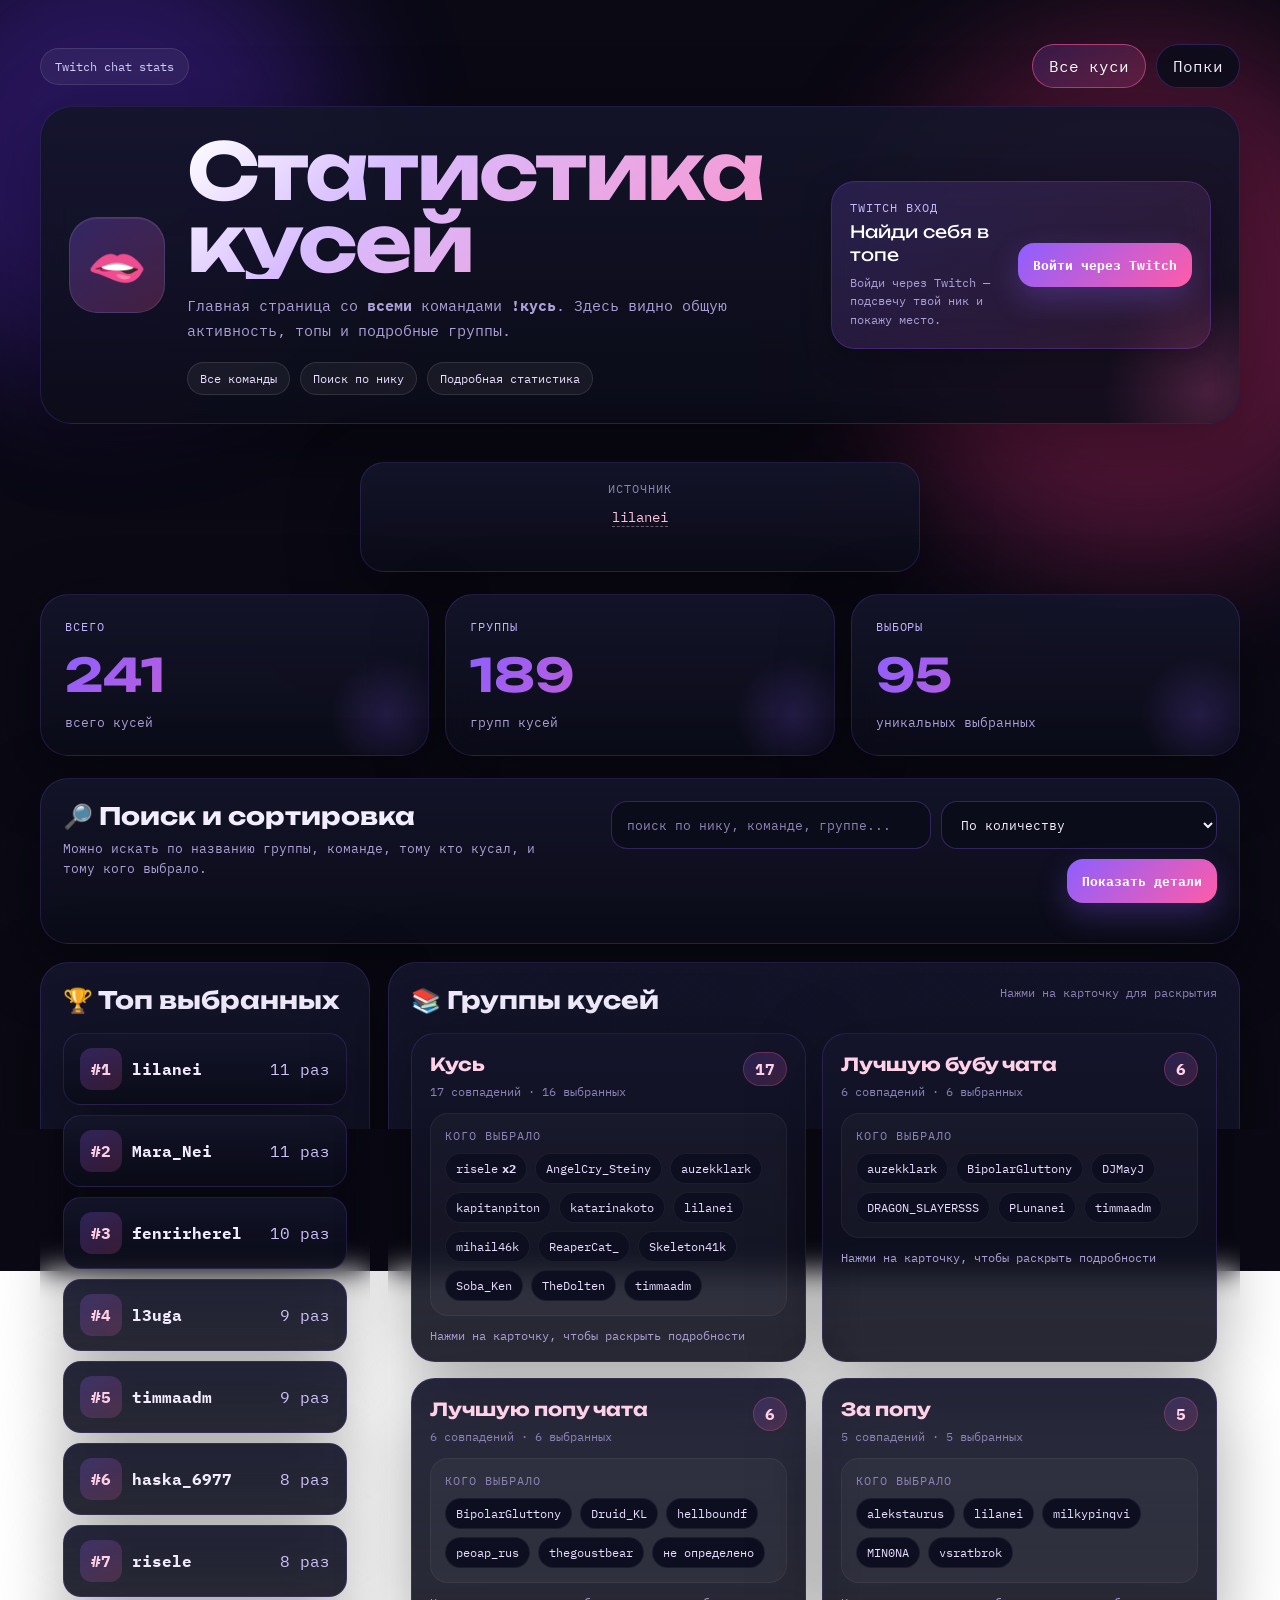
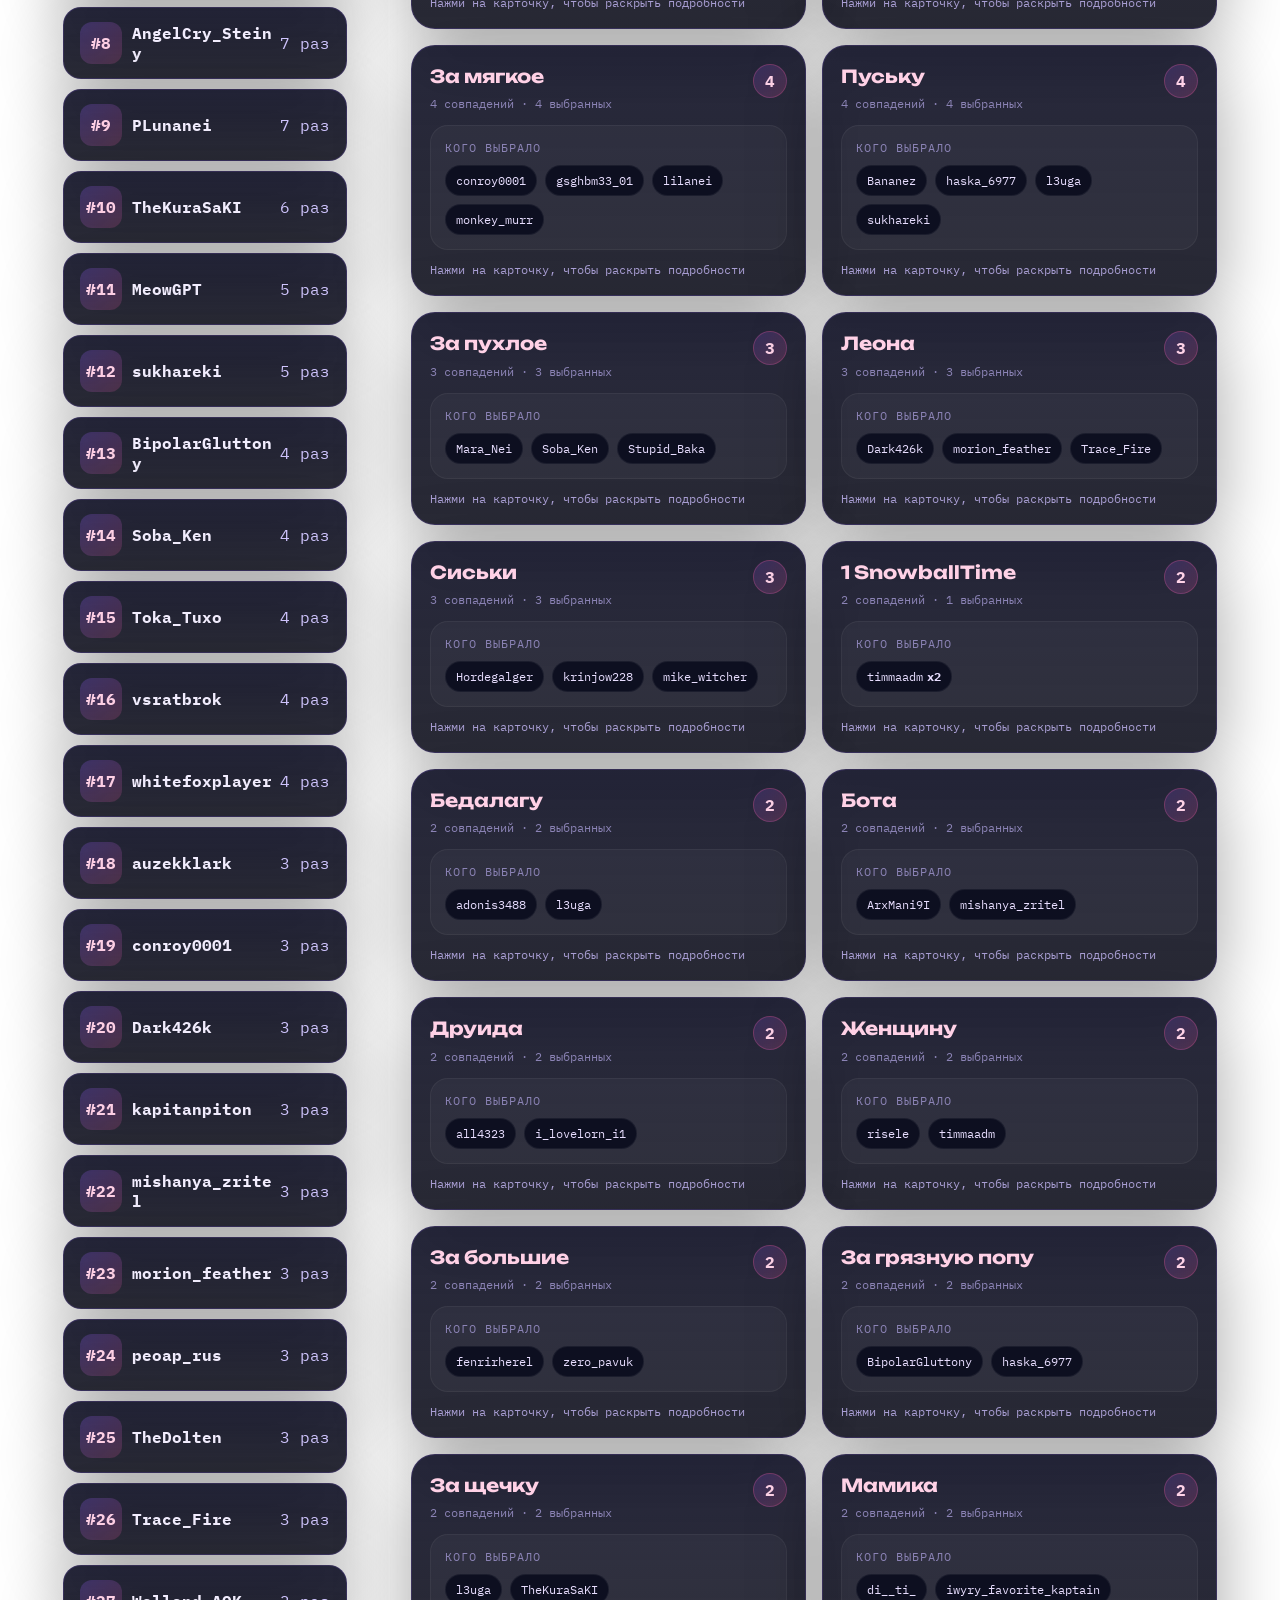
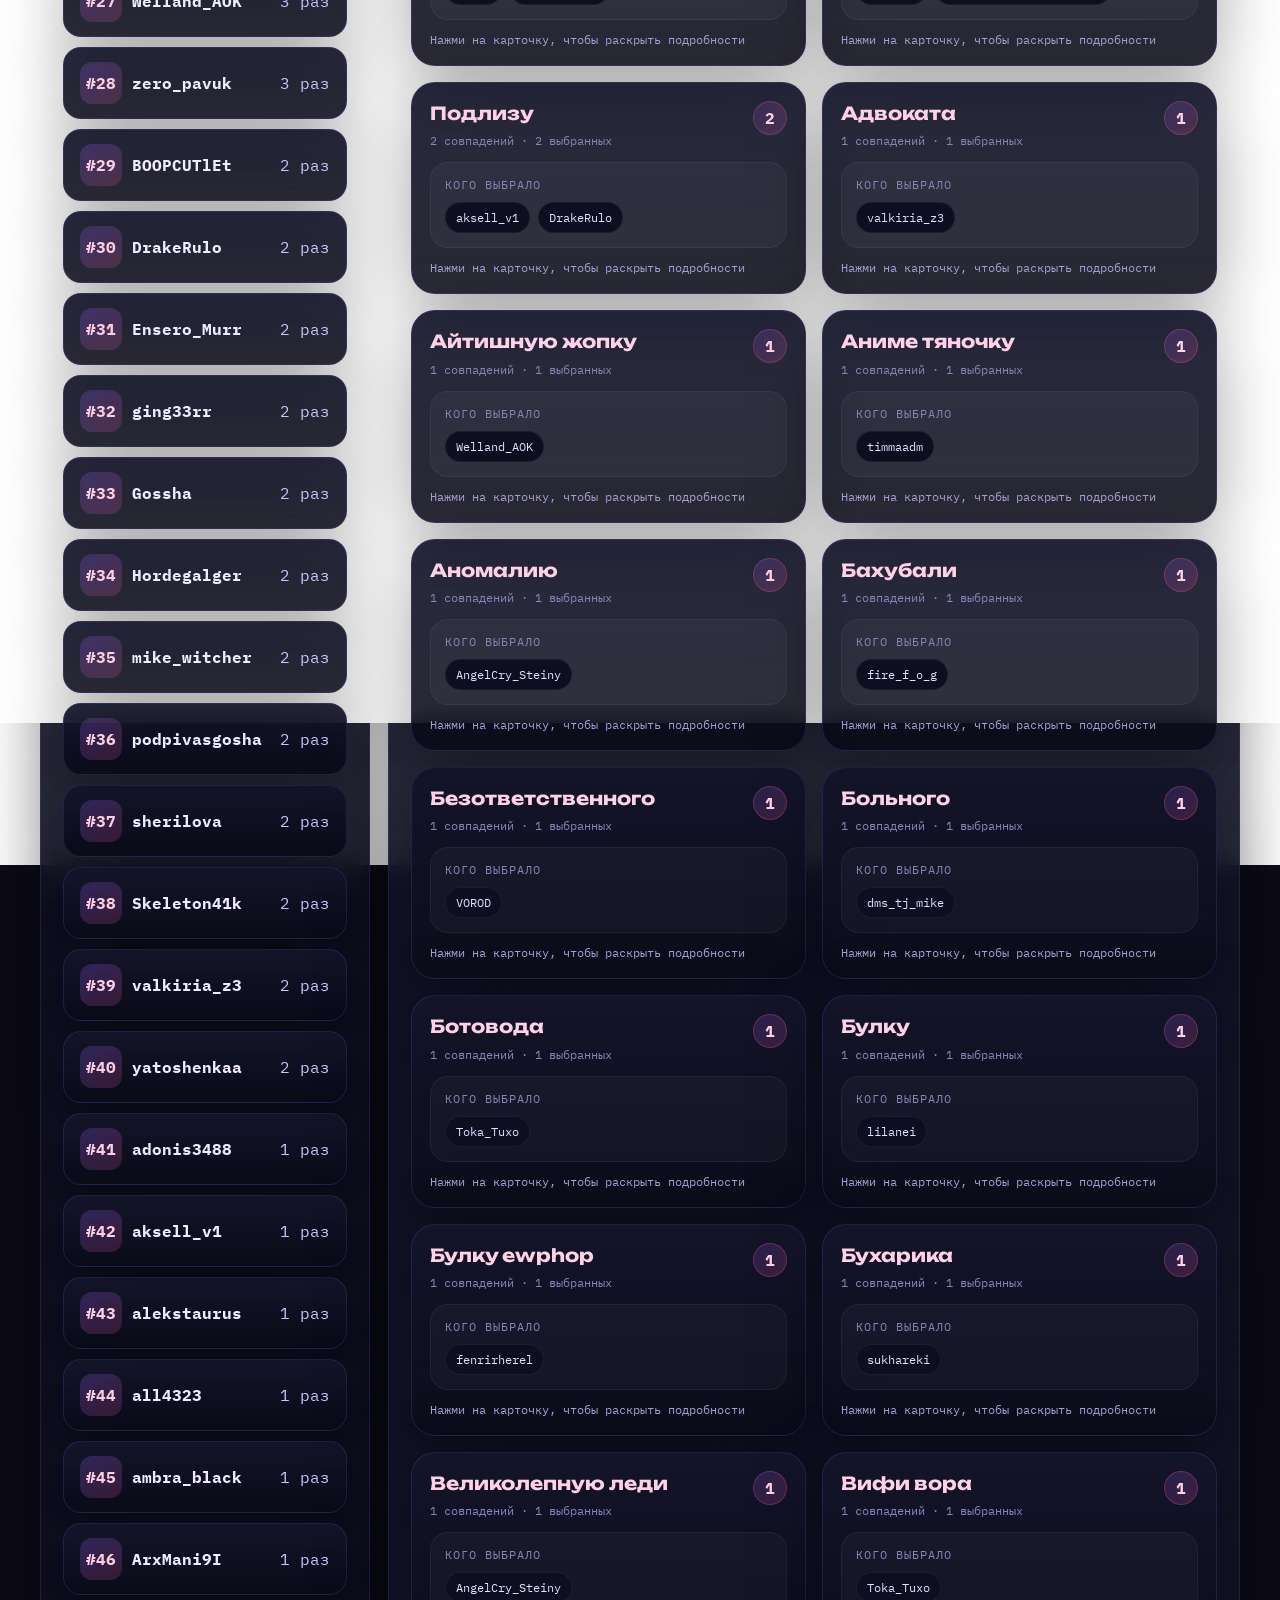
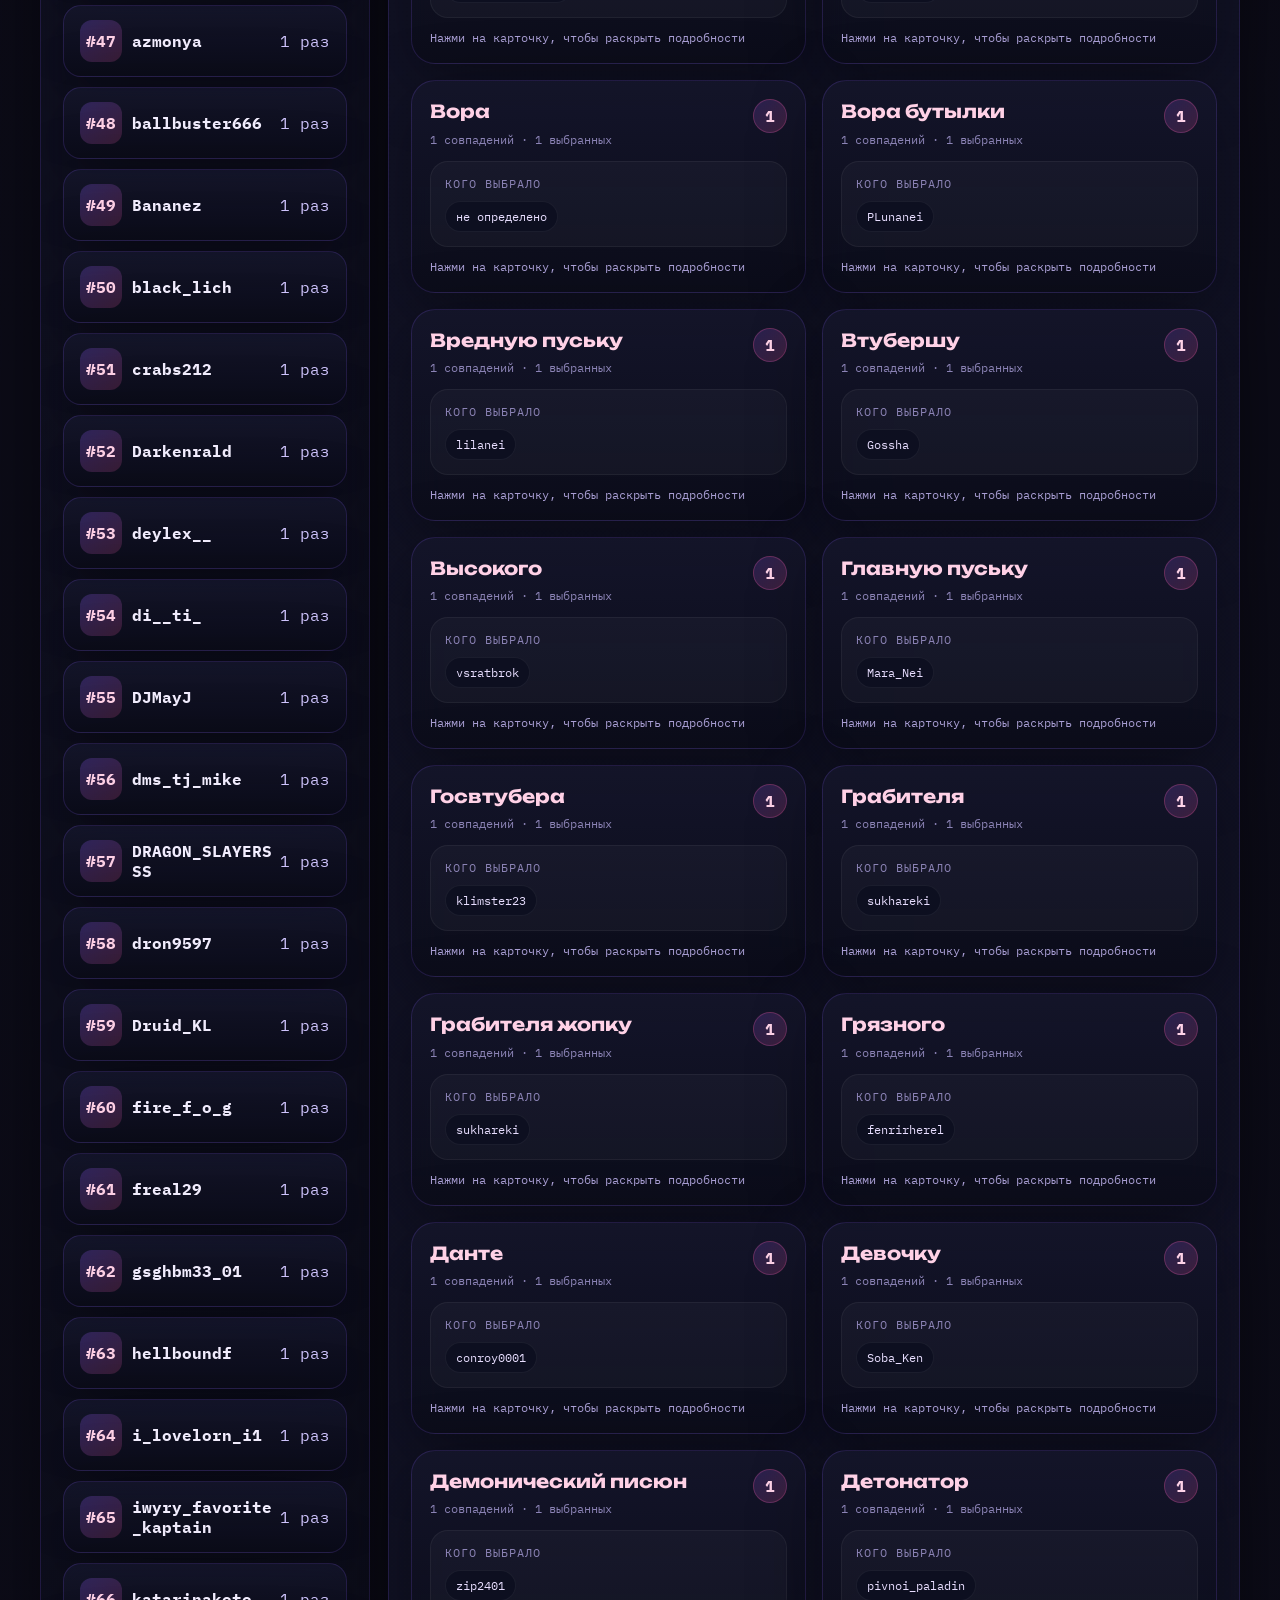
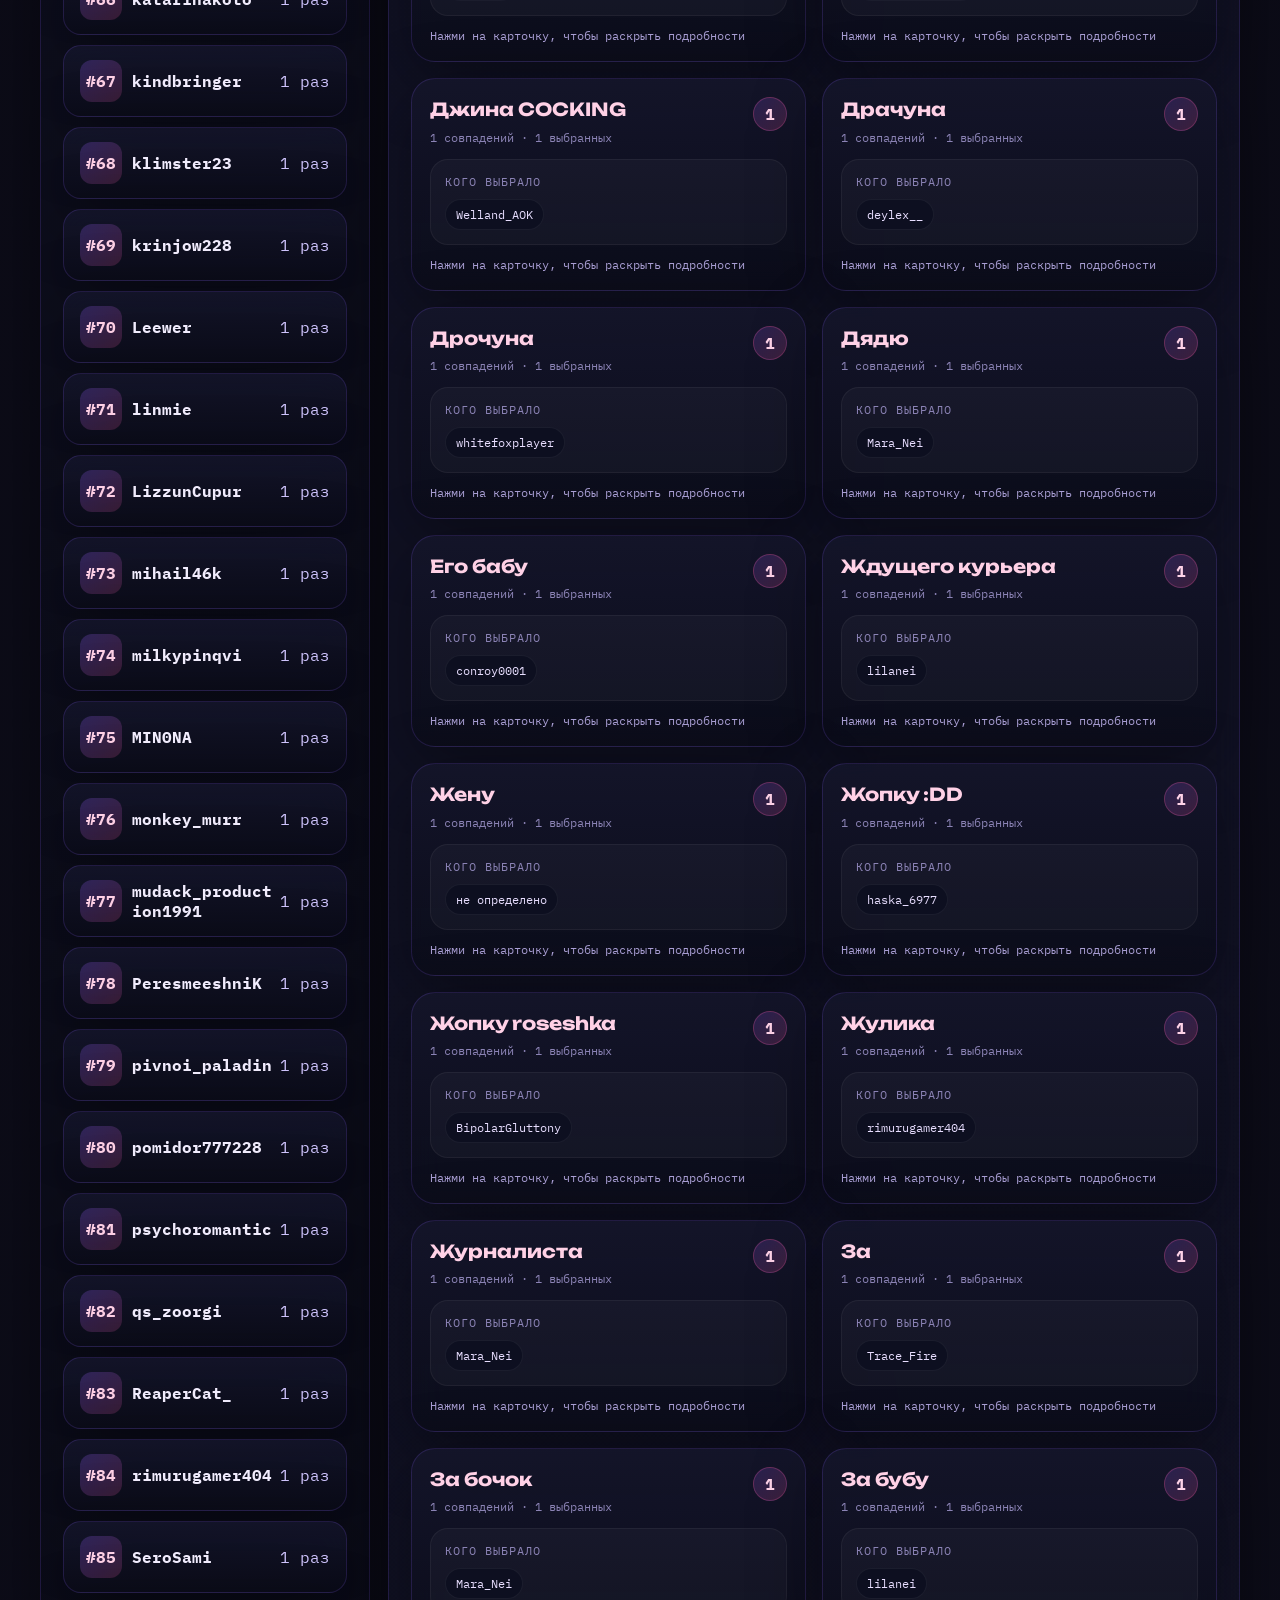
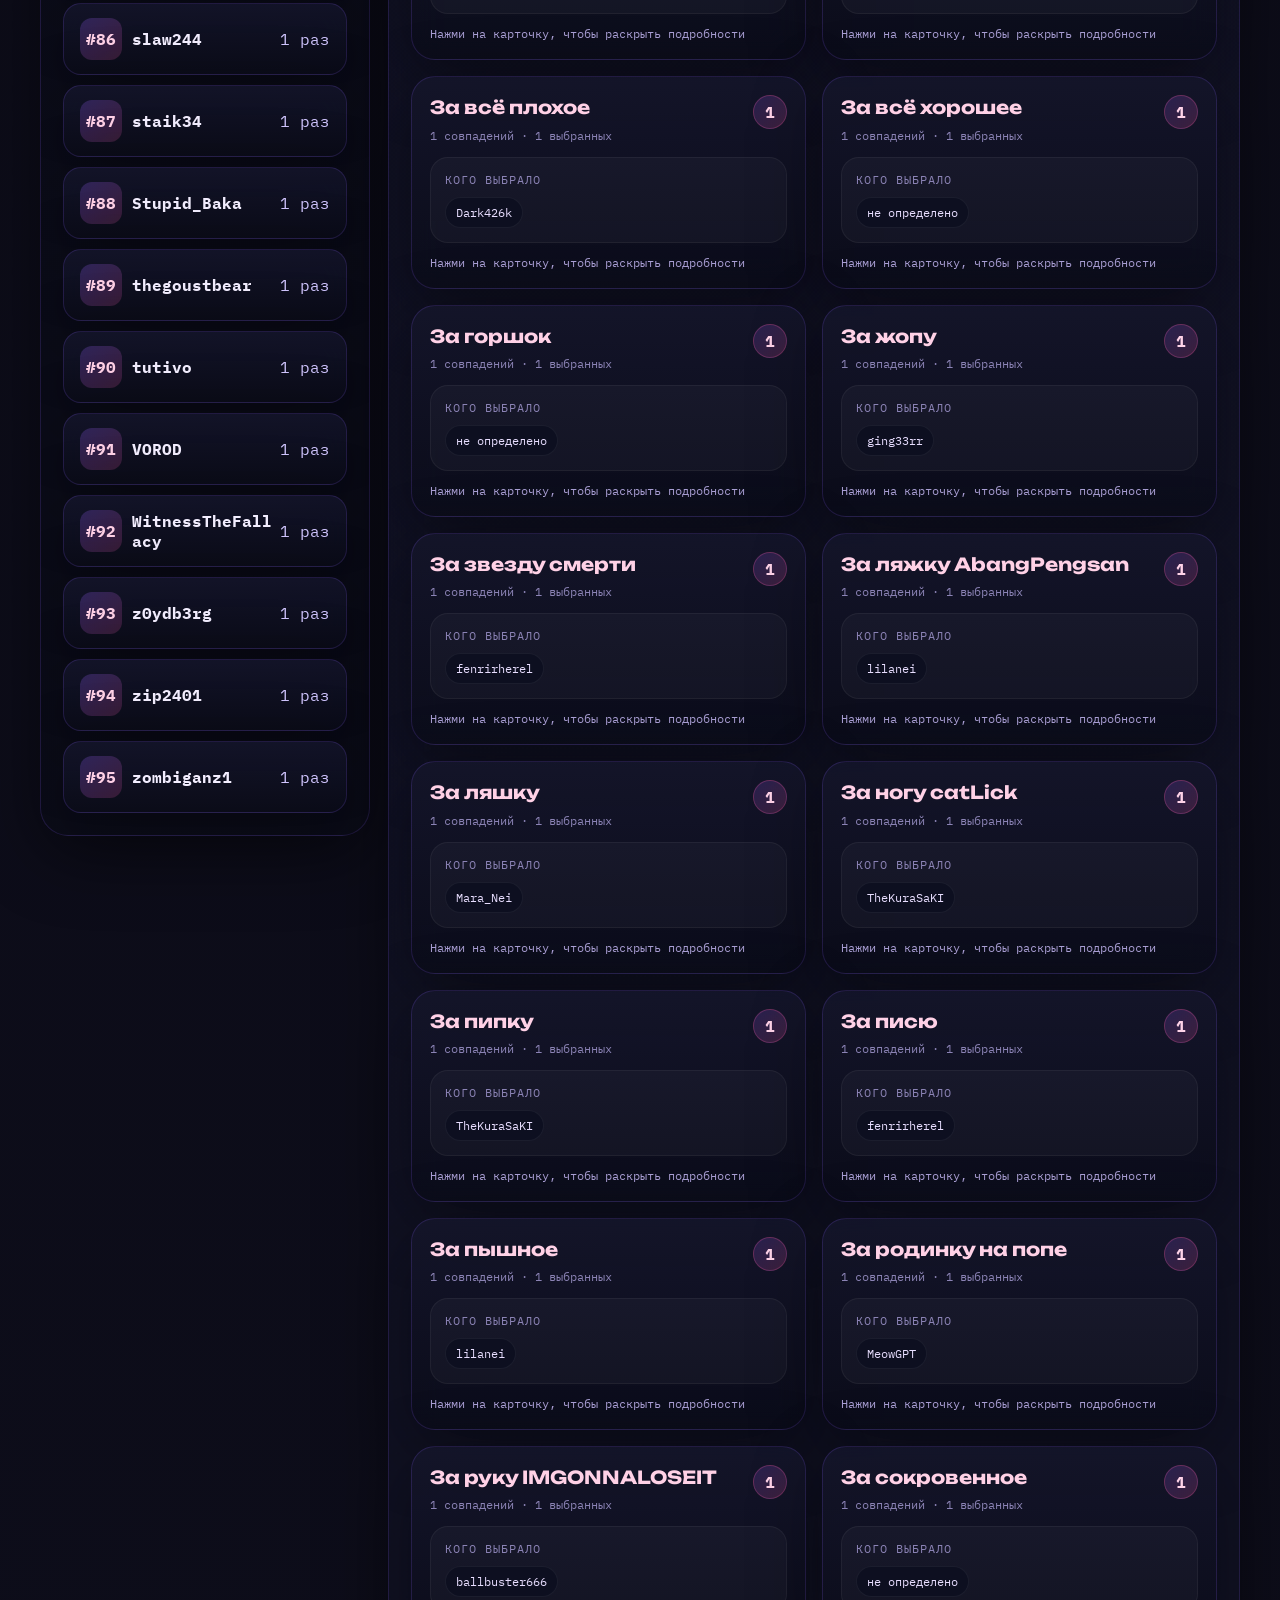
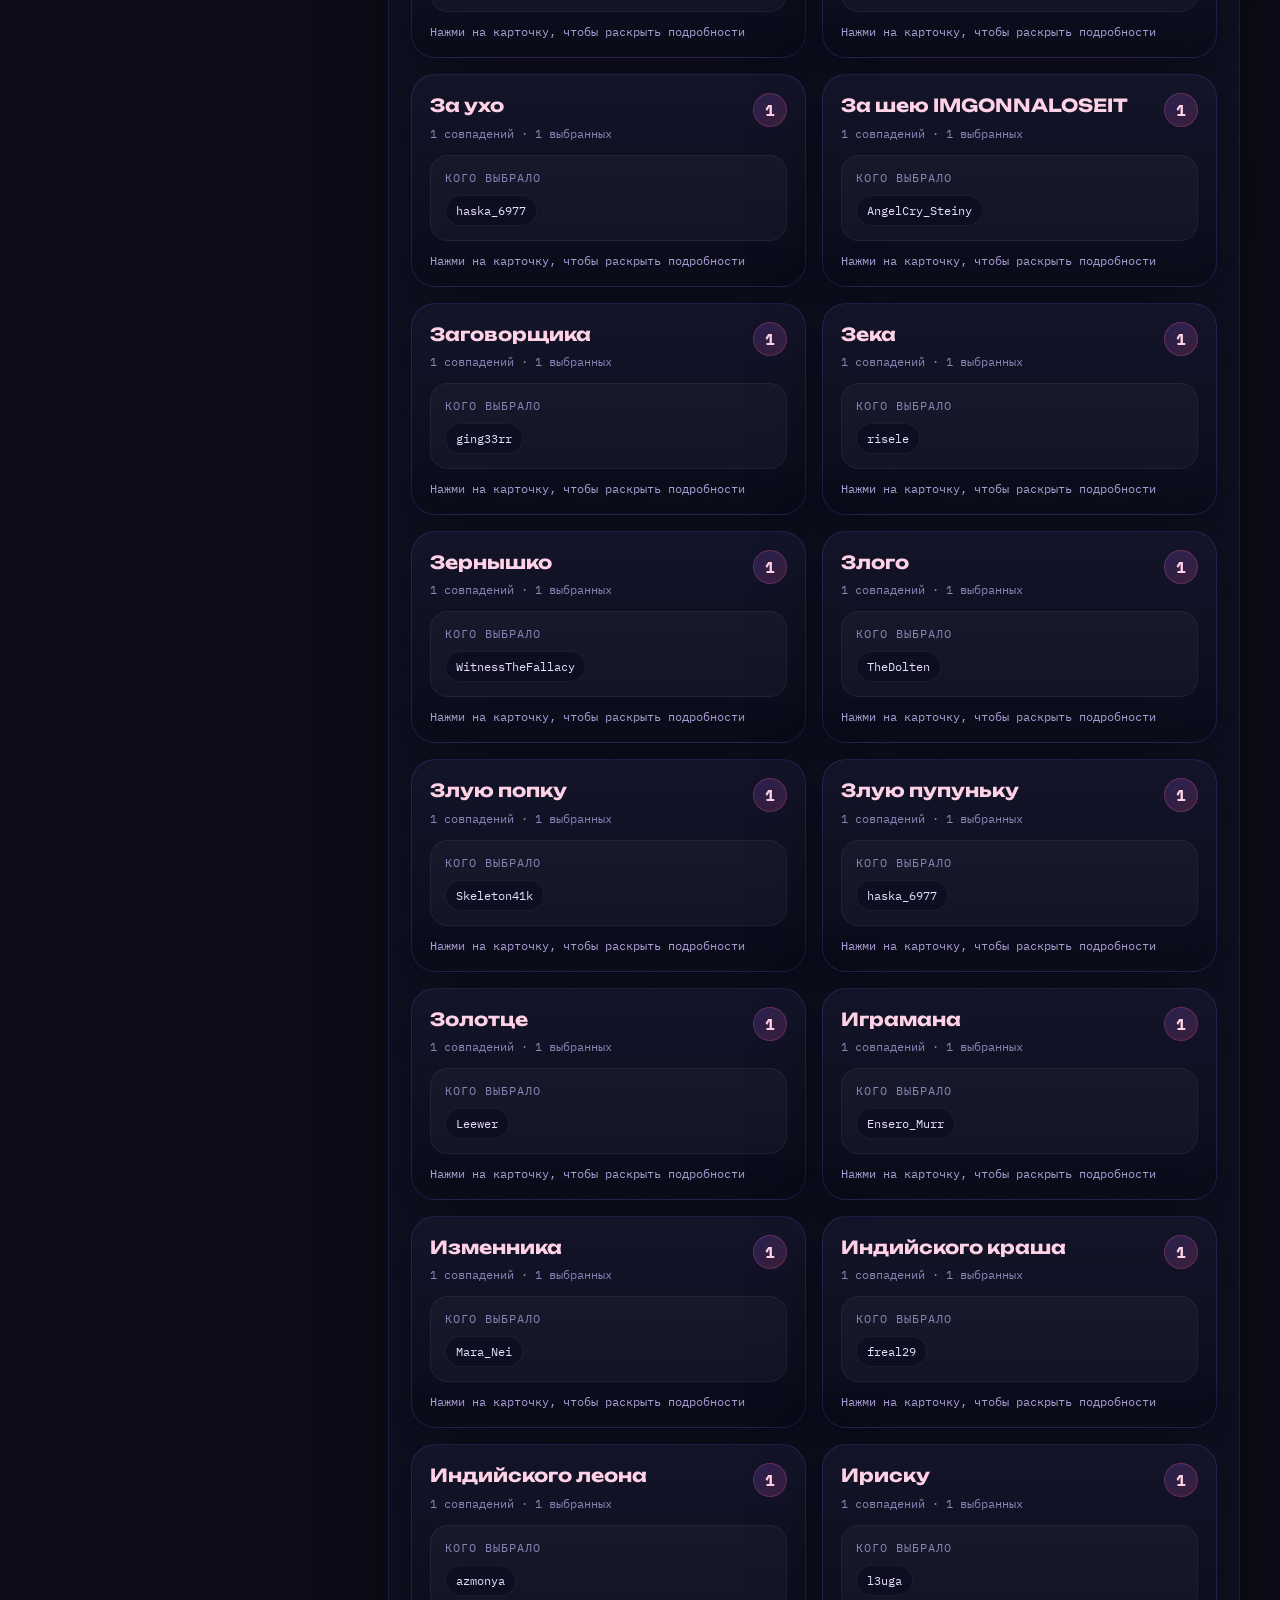
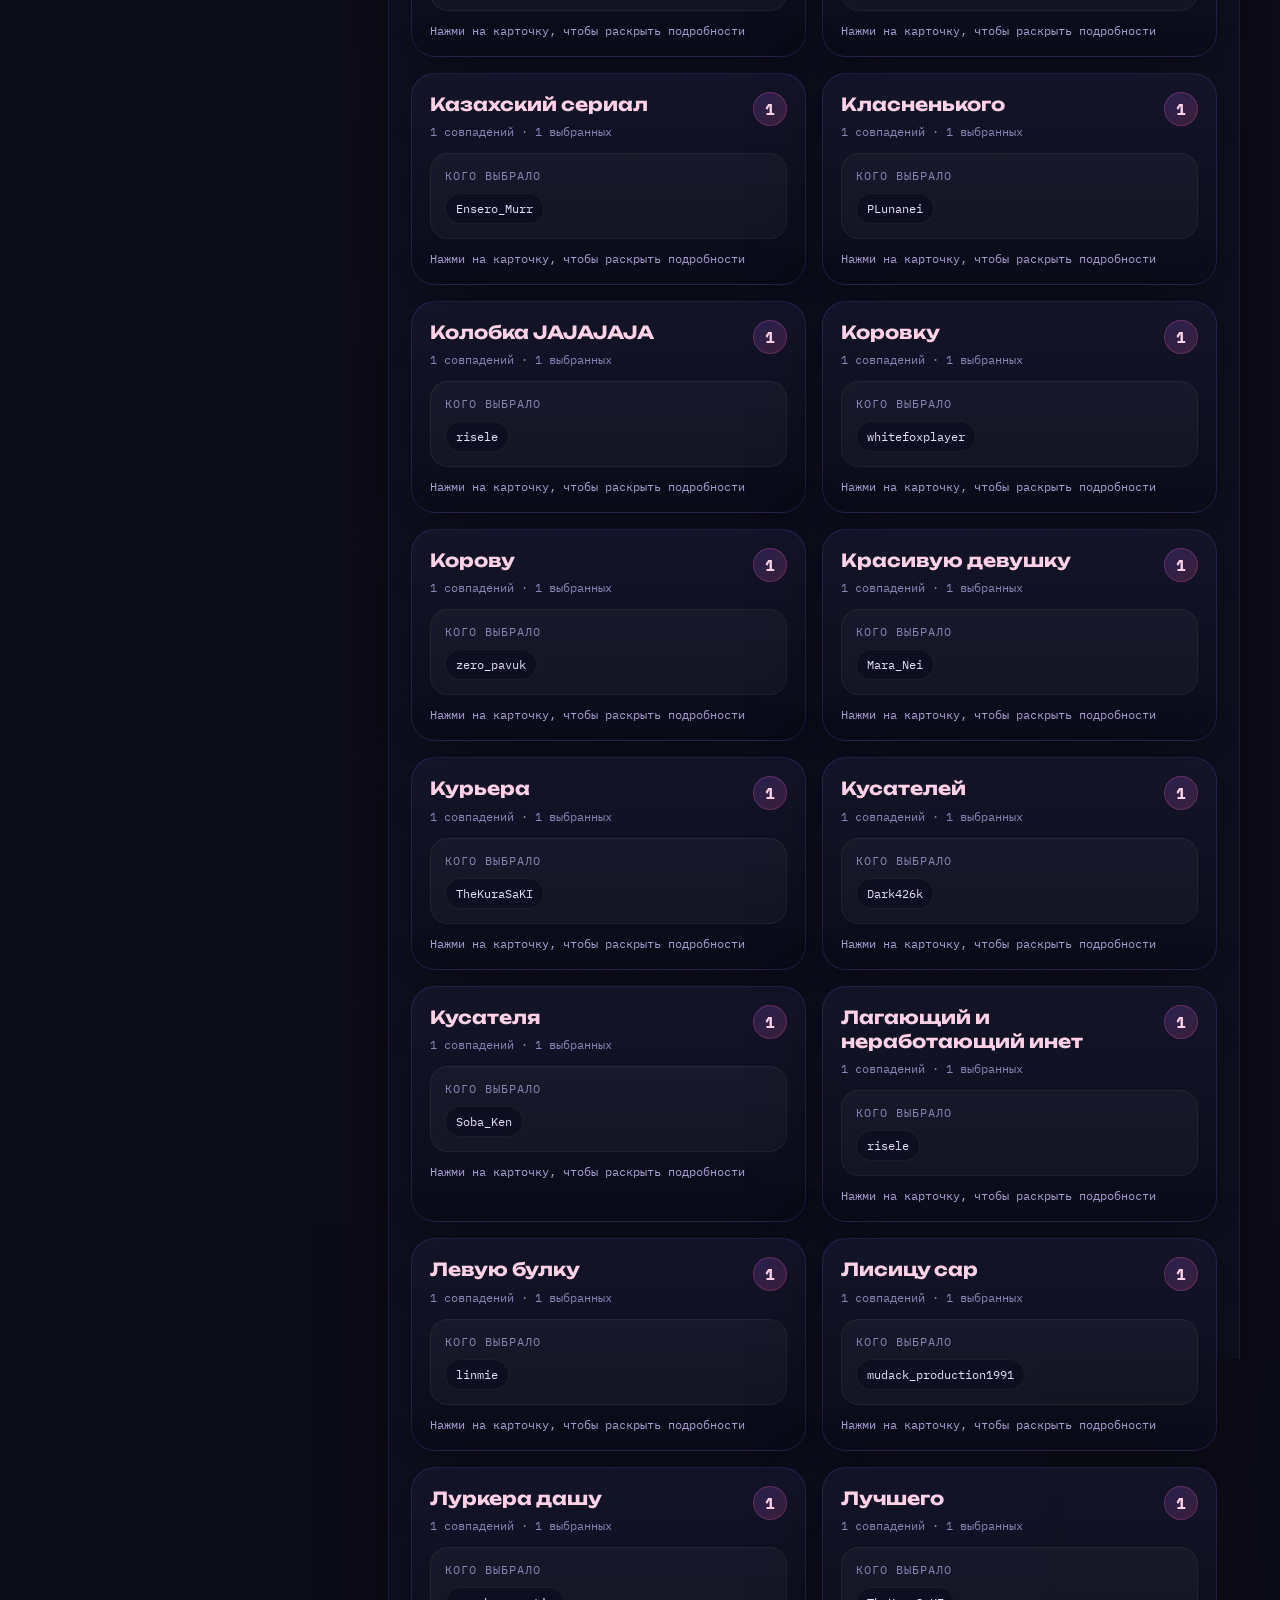
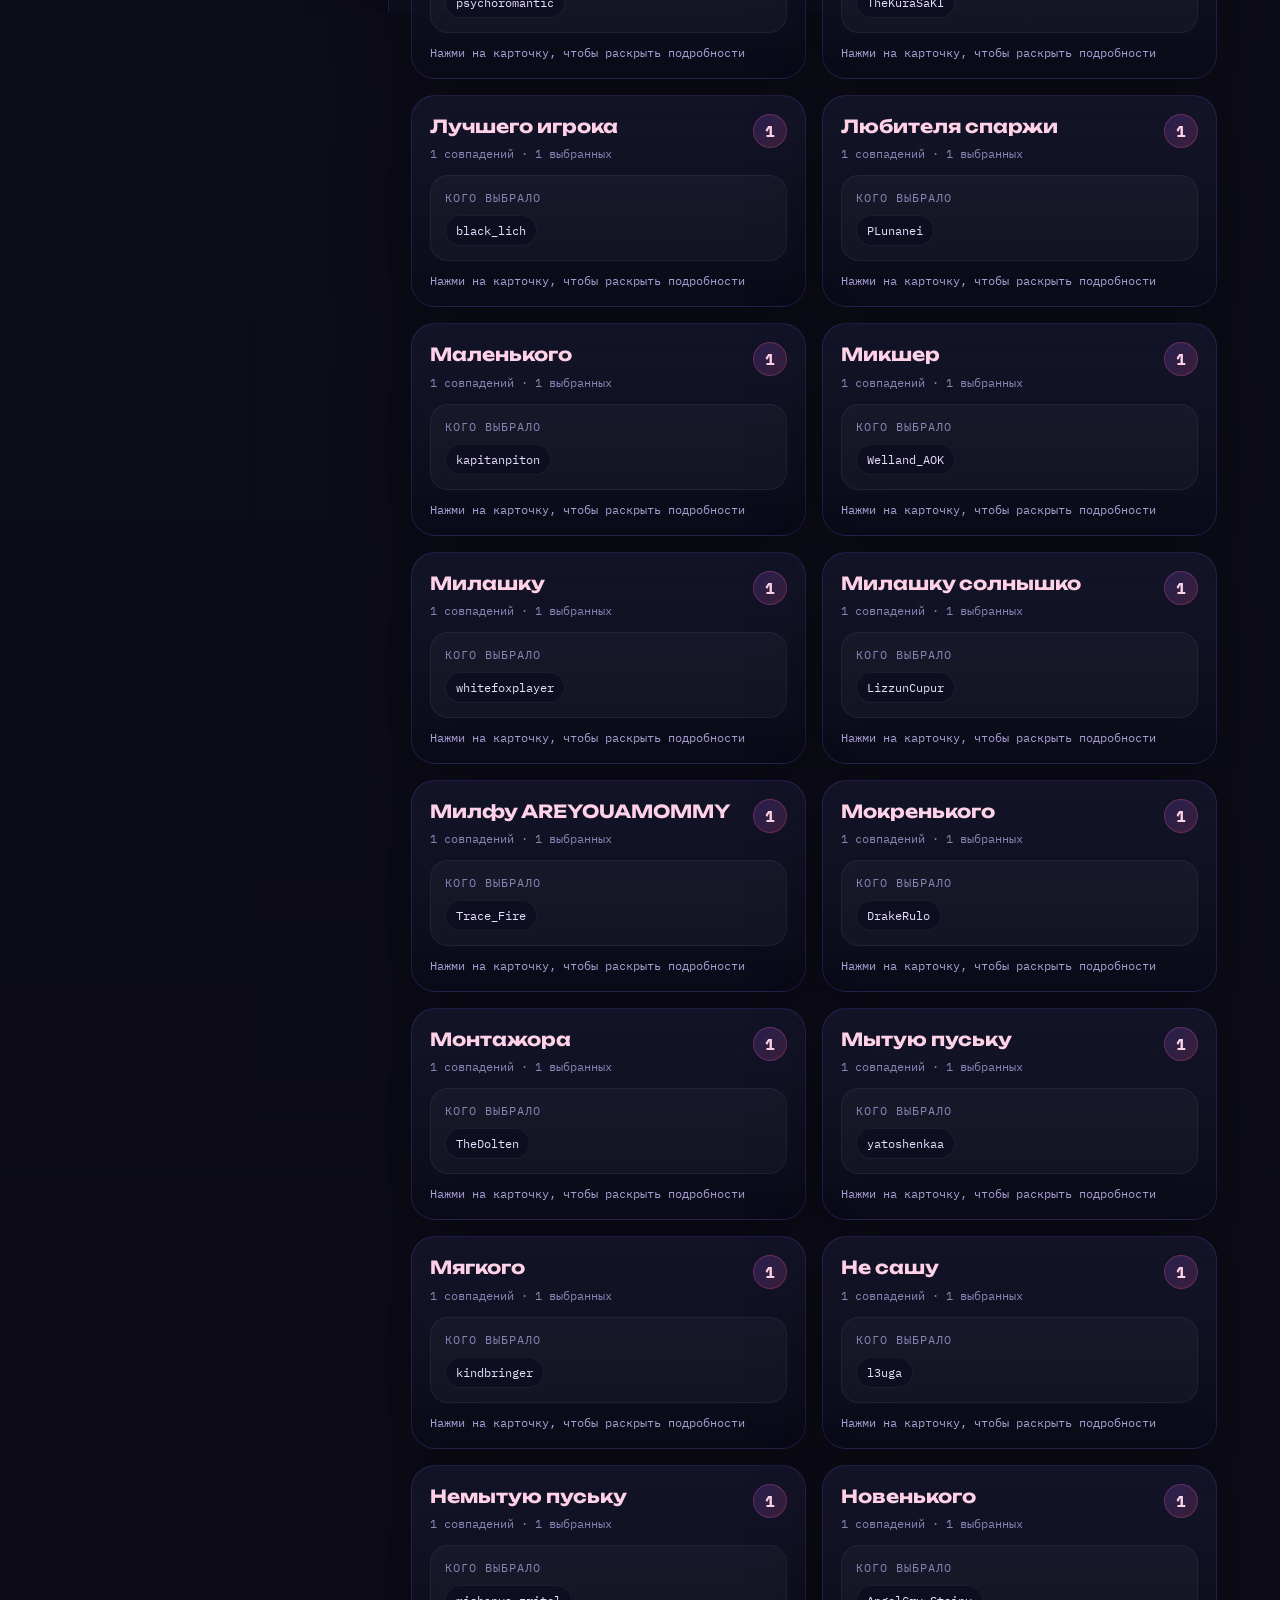
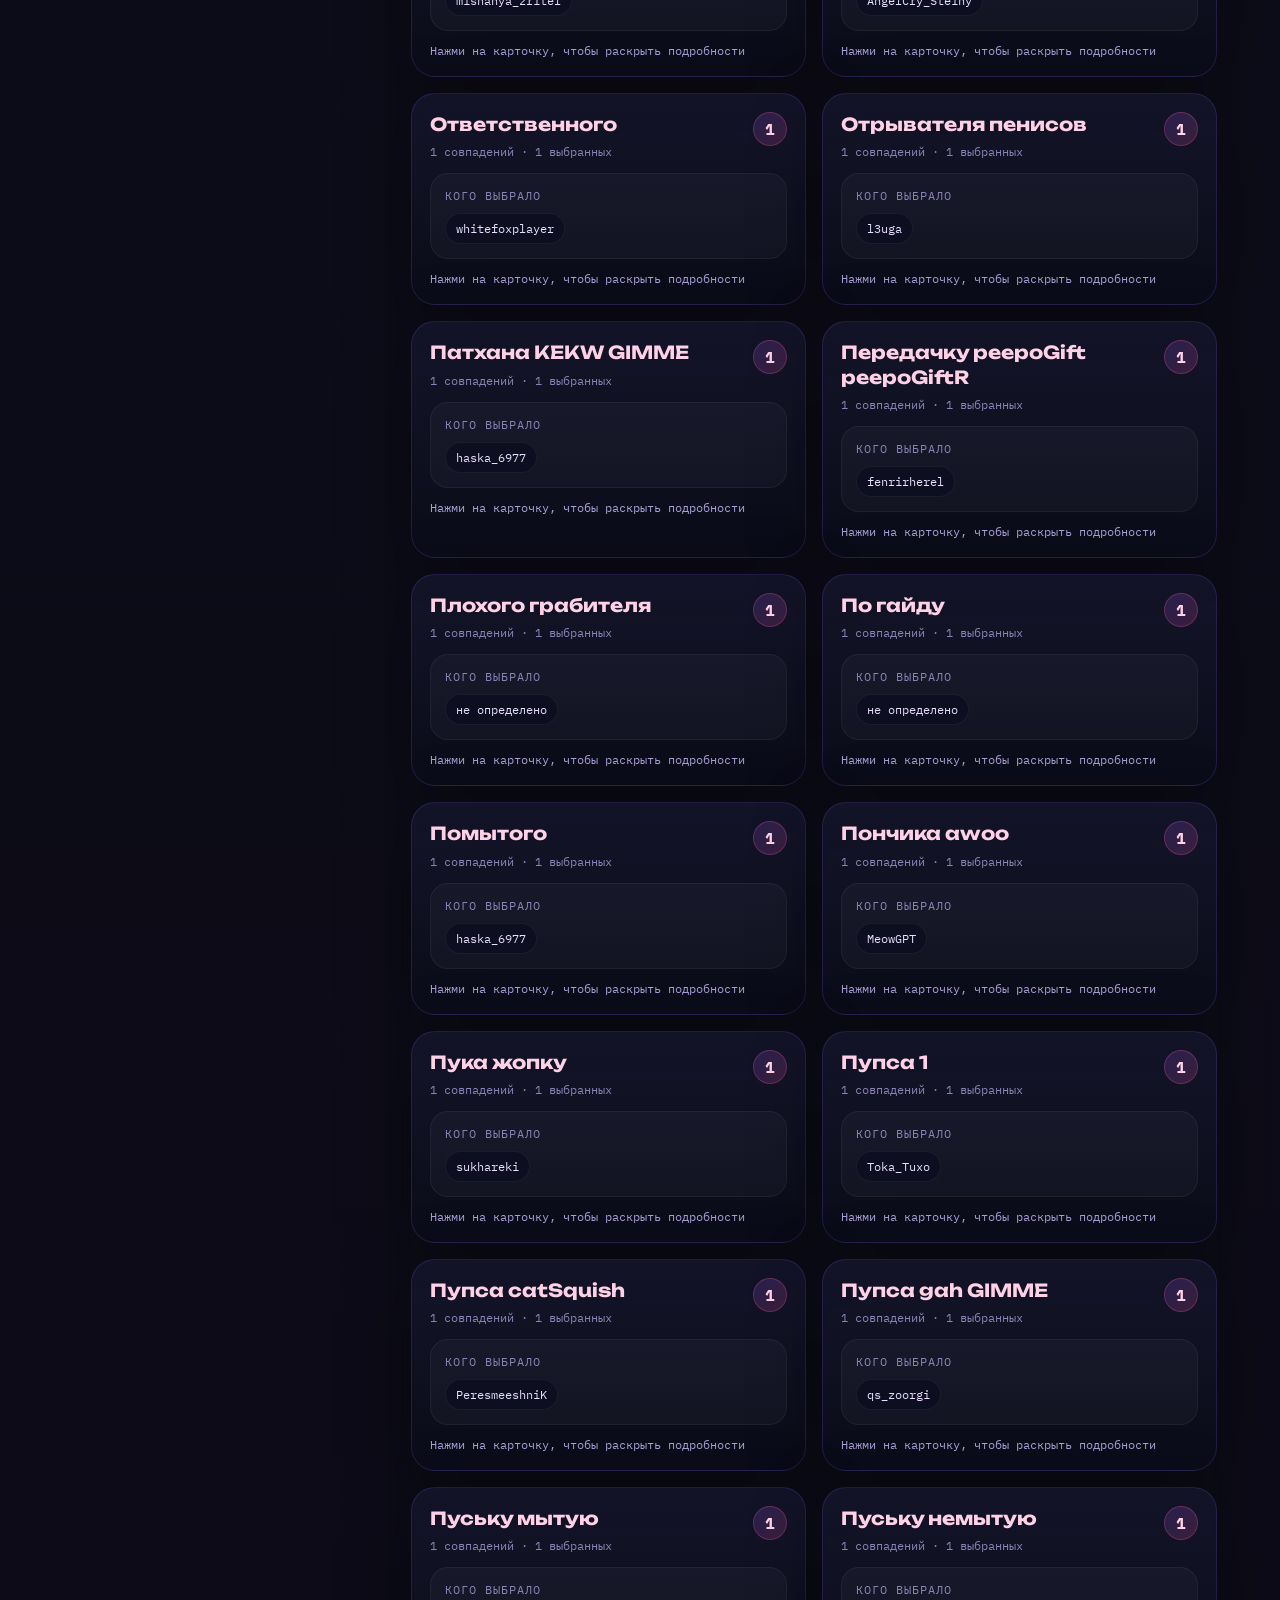
==== index.html @ accaab78 "Add meta tag to index.html Added meta tag for Google AdSense account." ====
<!doctype html>
<html lang="ru">
<head>
  <meta charset="utf-8" />
  <meta name="viewport" content="width=device-width, initial-scale=1" />
  <title>🫦 Статистика кусей</title>
  <link rel="preconnect" href="https://fonts.googleapis.com">
  <link rel="preconnect" href="https://fonts.gstatic.com" crossorigin>
  <link href="https://fonts.googleapis.com/css2?family=Unbounded:wght@400;700;900&family=IBM+Plex+Mono:wght@400;500;700&display=swap" rel="stylesheet">
  <link rel="stylesheet" href="style.css" />
  <meta name="google-adsense-account" content="ca-pub-2871340917683275">
</head>
<body data-page="kus" data-file="data/kus_site_data.json" data-active="all">
  <div class="bg-orb orb-1"></div>
  <div class="bg-orb orb-2"></div>
  <div class="bg-grid"></div>

  <main class="wrap">
    <header class="hero">
      <div class="hero-topline">
        <span class="eyebrow">Twitch chat stats</span>
        <nav class="nav" aria-label="Навигация по сайту">
          <a class="active" href="index.html">Все куси</a>
          <a href="popki.html">Попки</a>
        </nav>
      </div>

      <div class="hero-card">
        <div class="hero-icon">🫦</div>
        <div class="hero-copy">
          <h1>Статистика кусей</h1>
          <p class="sub">Главная страница со <b>всеми</b> командами <b>!кусь</b>. Здесь видно общую активность, топы и подробные группы.</p>
          <div class="hero-tags">
            <span class="tag">Все команды</span>
            <span class="tag">Поиск по нику</span>
            <span class="tag">Подробная статистика</span>
          </div>
        </div>

        <section class="auth-panel hero-auth" id="authPanel">
          <div class="auth-left">
            <div class="auth-kicker">Twitch вход</div>
            <div class="auth-title" id="authTitle">Найди себя в топе</div>
            <div class="auth-sub" id="authStatus">После входа подсвечу твой ник и покажу место.</div>
          </div>
          <div class="auth-actions">
            <button id="loginTwitch" type="button">Войти через Twitch</button>
            <button id="logoutTwitch" class="ghost-btn" type="button" hidden>Выйти</button>
          </div>
        </section>
      </div>
    </header>

    <section class="meta-grid">
      <article class="meta-card">
        <span class="meta-label">Источник</span>
        <div class="meta-value" id="sourceName">Загрузка...</div>
      </article>
    </section>
    <section class="stats">
      <div class="stat">
        <span class="stat-kicker">Всего</span>
        <b id="total">0</b>
        <span>всего кусей</span>
      </div>
      <div class="stat">
        <span class="stat-kicker">Группы</span>
        <b id="groups">0</b>
        <span>групп кусей</span>
      </div>
      <div class="stat">
        <span class="stat-kicker">Выборы</span>
        <b id="leaders">0</b>
        <span>уникальных выбранных</span>
      </div>
    </section>

    <section class="panel controls-panel">
      <div class="panel-head controls-head">
        <div>
          <h2>🔎 Поиск и сортировка</h2>
          <p class="panel-sub">Можно искать по названию группы, команде, тому кто кусал, и тому кого выбрало.</p>
        </div>
        <div class="controls">
          <input id="search" placeholder="поиск по нику, команде, группе..." />
          <select id="sort">
            <option value="count">По количеству</option>
            <option value="name">По названию</option>
            <option value="time">По времени первого сообщения</option>
            <option value="chosen">По числу выбранных</option>
          </select>
          <button id="toggleDetails" type="button">Показать детали</button>
        </div>
      </div>
    </section>

    <section class="content-grid">
      <section class="panel panel-side">
        <div class="panel-head compact">
          <h2>🏆 Топ выбранных</h2>
        </div>
        <div id="top" class="top-list"></div>
      </section>

      <section class="panel panel-main">
        <div class="panel-head compact">
          <h2>📚 Группы кусей</h2>
          <span class="mini-note">Нажми на карточку для раскрытия</span>
        </div>
        <div id="message"></div>
        <div id="items" class="grid"></div>
      </section>
    </section>

    <footer class="footer">
      <span>Сайт для GitHub Pages</span>
      <span class="footer-dot">•</span>
      <span>Файл данных: <code>data/kus_site_data.json</code></span>
    </footer>
  </main>

  <script src="script.js"></script>
</body>
</html>
---- style.css ----
*{box-sizing:border-box}
:root{
  --bg:#090813;
  --panel:#111225cc;
  --panel-2:#17192fcc;
  --card:#131529dd;
  --line:#2c2f58;
  --line-soft:#3f4378;
  --text:#f3eeff;
  --muted:#aba0d6;
  --muted-2:#8b83b5;
  --pink:#ff5ca8;
  --violet:#8d5fff;
  --cyan:#7ce7ff;
  --shadow:0 18px 70px rgba(0,0,0,.35);
  --shadow-soft:0 8px 30px rgba(0,0,0,.25);
}
html{scroll-behavior:smooth}
body{
  margin:0;
  min-height:100vh;
  position:relative;
  overflow-x:hidden;
  background:linear-gradient(180deg,#0a0914 0%, #0d0d1a 45%, #0b0a14 100%);
  color:var(--text);
  font-family:'IBM Plex Mono',monospace;
}
.bg-orb{position:fixed;filter:blur(70px);border-radius:50%;pointer-events:none;opacity:.3;z-index:0}
.orb-1{width:460px;height:460px;left:-120px;top:-80px;background:#6d33ff}
.orb-2{width:520px;height:520px;right:-120px;top:40px;background:#ff3388}
.bg-grid{position:fixed;inset:0;background:
  linear-gradient(rgba(255,255,255,.03) 1px, transparent 1px),
  linear-gradient(90deg, rgba(255,255,255,.03) 1px, transparent 1px);
  background-size:32px 32px; mask-image:linear-gradient(180deg,rgba(0,0,0,.35),rgba(0,0,0,0));
  pointer-events:none; opacity:.25; z-index:0}
.wrap{position:relative;z-index:1;max-width:1240px;margin:0 auto;padding:32px 20px 80px}
.hero{padding:12px 0 22px}
.hero-topline{display:flex;justify-content:space-between;gap:18px;align-items:center;flex-wrap:wrap;margin-bottom:18px}
.eyebrow{display:inline-flex;align-items:center;gap:8px;padding:10px 14px;border:1px solid #ffffff1b;border-radius:999px;background:rgba(255,255,255,.06);color:#d6cfff;font-size:12px;backdrop-filter:blur(14px)}
.hero-card,
.meta-card,
.stat,
.panel,
.card,
.leader{
  border:1px solid rgba(141,95,255,.18);
  background:linear-gradient(180deg, rgba(20,21,42,.92), rgba(11,12,25,.88));
  backdrop-filter:blur(14px);
  box-shadow:var(--shadow);
}
.hero-card{display:grid;grid-template-columns:auto minmax(0,1fr) minmax(300px,380px);gap:22px;align-items:center;padding:28px;border-radius:32px;overflow:hidden;position:relative}
.hero-card::after{content:"";position:absolute;inset:auto -80px -80px auto;width:220px;height:220px;background:radial-gradient(circle,rgba(255,92,168,.22),transparent 68%);pointer-events:none}
.hero-icon{width:96px;height:96px;display:grid;place-items:center;font-size:48px;border-radius:28px;background:linear-gradient(135deg,rgba(141,95,255,.28),rgba(255,92,168,.22));border:1px solid rgba(255,255,255,.1);box-shadow:inset 0 1px 0 rgba(255,255,255,.08)}
h1,h2,h3{font-family:'Unbounded',sans-serif;margin:0}
h1{font-size:clamp(40px,7vw,78px);line-height:.92;letter-spacing:-.03em;background:linear-gradient(135deg,#ffffff 0%,#d7bcff 30%,#ff8fc6 100%);-webkit-background-clip:text;-webkit-text-fill-color:transparent}
.sub{margin:14px 0 0;color:var(--muted);font-size:15px;line-height:1.7;max-width:820px}
.hero-tags{display:flex;flex-wrap:wrap;gap:10px;margin-top:18px}
.tag{padding:8px 12px;border-radius:999px;border:1px solid rgba(255,255,255,.11);background:rgba(255,255,255,.05);color:#e8deff;font-size:12px}
.nav{display:flex;gap:10px;justify-content:center;flex-wrap:wrap}
.nav a{color:var(--text);text-decoration:none;border:1px solid rgba(141,95,255,.25);background:rgba(12,13,28,.88);border-radius:999px;padding:11px 16px;transition:.18s ease}
.nav a:hover{transform:translateY(-1px);border-color:rgba(255,92,168,.4);box-shadow:var(--shadow-soft)}
.nav a.active{border-color:rgba(255,92,168,.55);background:linear-gradient(135deg,rgba(141,95,255,.18),rgba(255,92,168,.18));color:#fff}
.meta-grid{display:flex;justify-content:center;margin:16px 0 22px}
.meta-card{width:min(560px,100%);padding:18px 20px;border-radius:24px;min-height:110px;text-align:center}
.meta-label{display:block;font-size:12px;letter-spacing:.08em;text-transform:uppercase;color:var(--muted-2);margin-bottom:10px}
.meta-value{font-size:14px;line-height:1.6;word-break:break-word;color:#f7f3ff}
.meta-value a{color:#ffc2de;text-decoration:none;border-bottom:1px dashed rgba(255,194,222,.4)}
.meta-value a:hover{color:white;border-bottom-color:white}
.meta-value code{background:#0d0f20;padding:4px 8px;border-radius:8px;border:1px solid rgba(255,255,255,.08)}

.auth-panel{display:flex;justify-content:space-between;align-items:center;gap:18px;margin:0;padding:18px;border-radius:24px;border:1px solid rgba(145,85,255,.24);background:linear-gradient(135deg,rgba(141,95,255,.18),rgba(255,92,168,.12));box-shadow:var(--shadow-soft);backdrop-filter:blur(14px)}
.hero-auth{justify-self:end;width:100%;position:relative;z-index:2}.hero-auth .auth-actions{justify-content:flex-end}.hero-auth button{white-space:nowrap}
.auth-kicker{font-size:12px;color:#c8baff;text-transform:uppercase;letter-spacing:.08em;margin-bottom:6px}.auth-title{font-family:'Unbounded',sans-serif;font-size:17px;line-height:1.35;color:#fff}.auth-sub{margin-top:7px;color:var(--muted);font-size:12px;line-height:1.55}.auth-actions{display:flex;gap:10px;flex-wrap:wrap;justify-content:flex-end}.ghost-btn{background:#0b0c19;border:1px solid rgba(255,255,255,.12);box-shadow:none;color:#e8deff}.ghost-btn:hover{border-color:rgba(255,92,168,.45)}
.leader.is-me{border-color:rgba(255,92,168,.75);background:linear-gradient(135deg,rgba(255,92,168,.22),rgba(141,95,255,.18));box-shadow:0 0 0 1px rgba(255,92,168,.25),0 18px 50px rgba(255,92,168,.18)}.leader.is-me .rank{background:linear-gradient(135deg,var(--pink),var(--violet));color:#fff}.leader.is-me .name::after{content:"  ← это ты";color:#ffd4e8;font-size:12px;font-weight:700}.user-chip.is-me{border-color:rgba(255,92,168,.65);background:rgba(255,92,168,.18);color:#ffd4e8}.item .is-me-text{color:#ffd4e8;text-shadow:0 0 18px rgba(255,92,168,.45)}

.stats{display:grid;grid-template-columns:repeat(3,1fr);gap:16px;margin:0 0 22px}.stat{padding:24px;border-radius:28px;text-align:left;position:relative;overflow:hidden}.stat::before{content:"";position:absolute;right:-20px;bottom:-20px;width:120px;height:120px;border-radius:50%;background:radial-gradient(circle, rgba(141,95,255,.18), transparent 68%)}.stat-kicker{display:block;color:#c2b5ff;font-size:12px;letter-spacing:.08em;text-transform:uppercase}.stat b{display:block;font-family:'Unbounded',sans-serif;font-size:46px;margin:12px 0 8px;background:linear-gradient(135deg,var(--violet),var(--pink));-webkit-background-clip:text;-webkit-text-fill-color:transparent}.stat span:last-child{font-size:13px;color:var(--muted)}
.panel{padding:22px;border-radius:28px;margin-top:18px}
.panel-head{display:flex;gap:14px;align-items:center;justify-content:space-between;margin-bottom:18px}.panel-head.compact{align-items:flex-start}.panel-head h2{font-size:24px}.panel-sub{margin:8px 0 0;color:var(--muted);font-size:13px;line-height:1.6}.mini-note{font-size:12px;color:var(--muted-2)}
.controls-head{align-items:flex-start}.controls{display:flex;gap:10px;flex-wrap:wrap;justify-content:flex-end}
input,select,button{background:#0b0c19;color:var(--text);border:1px solid rgba(141,95,255,.3);border-radius:16px;padding:13px 15px;font-family:inherit;outline:none;transition:.18s ease}input::placeholder{color:#8c84b5}input:focus,select:focus{border-color:rgba(255,92,168,.55);box-shadow:0 0 0 4px rgba(255,92,168,.12)}input{min-width:320px}button{cursor:pointer;background:linear-gradient(135deg,var(--violet),var(--pink));border:0;font-weight:700;color:#fff;box-shadow:0 12px 30px rgba(141,95,255,.28)}button:hover{transform:translateY(-1px);filter:brightness(1.04)}
.content-grid{display:grid;grid-template-columns:330px minmax(0,1fr);gap:18px;align-items:start}
.panel-side{position:static}
.top-list{display:grid;gap:10px}.leader{display:flex;align-items:center;justify-content:space-between;padding:14px 16px;border-radius:18px}.leader-left{display:flex;align-items:center;gap:10px}.rank{display:inline-grid;place-items:center;min-width:42px;height:42px;border-radius:12px;background:linear-gradient(135deg,rgba(141,95,255,.24),rgba(255,92,168,.18));color:#ffd1e6;font-weight:700}.name{font-weight:700;word-break:break-word}.count{color:#d1c6ff;white-space:nowrap}
.grid{display:grid;grid-template-columns:repeat(auto-fit,minmax(300px,1fr));gap:16px}
.card{padding:18px;border-radius:24px;cursor:pointer;transition:.18s ease}.card:hover{transform:translateY(-2px)}.card-head{display:flex;gap:12px;justify-content:space-between;align-items:flex-start}.card h3{color:#ffd1e6;font-size:18px;line-height:1.35;word-break:break-word}.card-sub{margin-top:8px;font-size:12px;color:var(--muted-2)}.card-count{background:linear-gradient(135deg,rgba(141,95,255,.18),rgba(255,92,168,.18));border:1px solid rgba(255,92,168,.25);color:#ffd3e8;border-radius:999px;padding:6px 11px;white-space:nowrap;font-weight:700}
.users-block{margin-top:14px;padding:14px;border-radius:18px;background:rgba(255,255,255,.03);border:1px solid rgba(255,255,255,.05)}.users-title{font-size:12px;color:var(--muted-2);text-transform:uppercase;letter-spacing:.08em;margin-bottom:10px}.user-chips{display:flex;flex-wrap:wrap;gap:8px}.user-chip{display:inline-flex;gap:4px;align-items:center;padding:7px 10px;border-radius:999px;background:#0d0f20;border:1px solid rgba(255,255,255,.06);color:#e8deff;font-size:12px}
.hint,.more{color:var(--muted);font-size:12px;margin-top:12px}.details{margin-top:14px;border-top:1px solid rgba(255,255,255,.07);padding-top:12px;display:none}.card.open .details{display:block}.item{margin-top:10px;padding:12px 13px;border-radius:16px;background:#0b0d1c;color:#c9c0ea;font-size:12px;border:1px solid rgba(255,255,255,.05)}.item-line{line-height:1.5}.time{color:#8b83b5}.chooser{color:#c8a6ff;font-weight:700}.command{margin-top:5px;color:#fff;word-break:break-word}.bot{margin-top:8px;color:#b59de0;line-height:1.55}
.empty,.error{margin-top:10px;padding:15px 16px;border-radius:18px;background:#0b0d1c;color:#d7caff;border:1px solid rgba(141,95,255,.22);line-height:1.7}.error b,.empty b{color:#fff}.error code,.footer code{background:#0d0f20;padding:4px 7px;border-radius:8px;border:1px solid rgba(255,255,255,.08)}
.footer{display:flex;justify-content:center;align-items:center;gap:10px;flex-wrap:wrap;margin-top:28px;color:var(--muted);font-size:12px;text-align:center}.footer-dot{opacity:.55}
@media(max-width:1100px){.content-grid{grid-template-columns:1fr}.panel-side{position:static}}
@media(max-width:860px){.stats{grid-template-columns:1fr}.hero-card{grid-template-columns:1fr}.hero-icon{width:82px;height:82px;font-size:42px}h1{font-size:clamp(38px,13vw,58px)}}
@media(max-width:720px){.auth-panel{align-items:stretch;flex-direction:column}.auth-actions{justify-content:stretch}.auth-actions button{width:100%}.wrap{padding:20px 14px 52px}.hero-topline,.panel-head,.controls{align-items:stretch;flex-direction:column}.controls{justify-content:stretch}input,select,button{min-width:0;width:100%}.panel,.hero-card,.meta-card,.stat{border-radius:22px}.grid{grid-template-columns:1fr}}
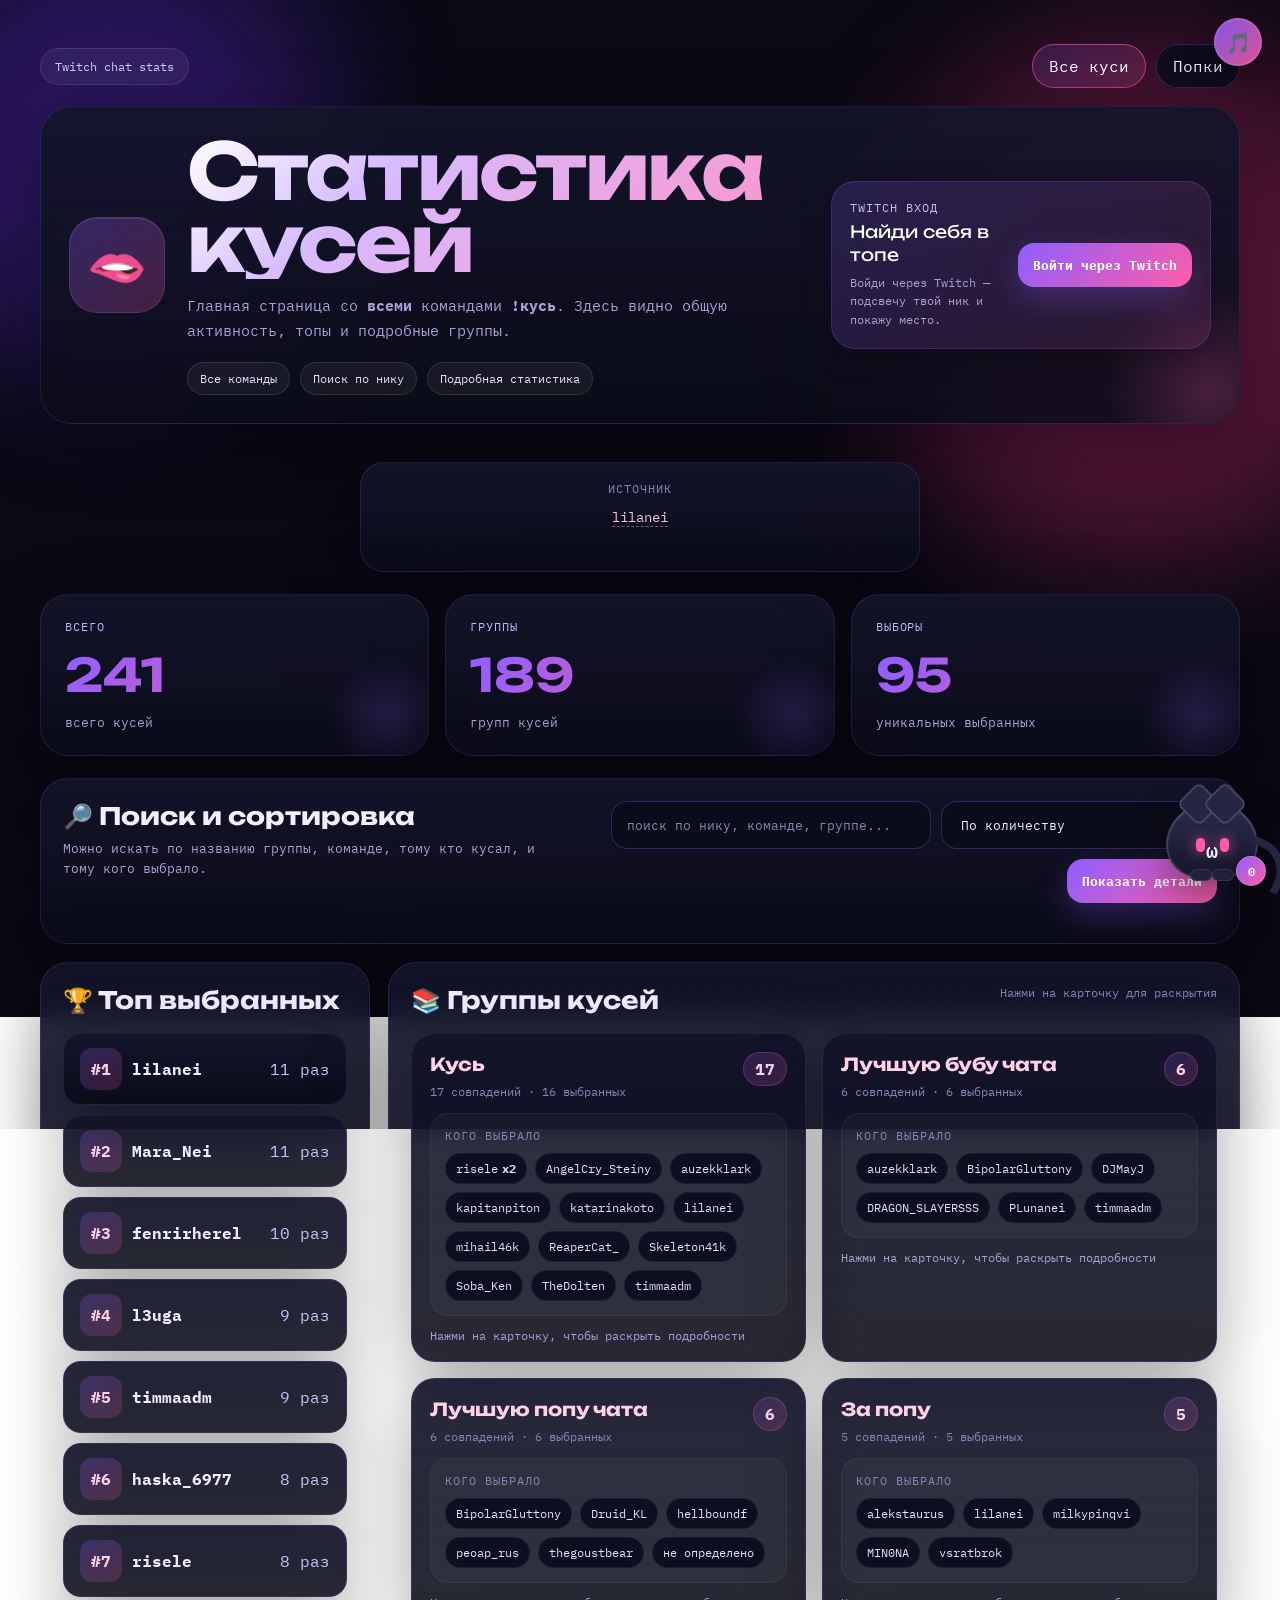
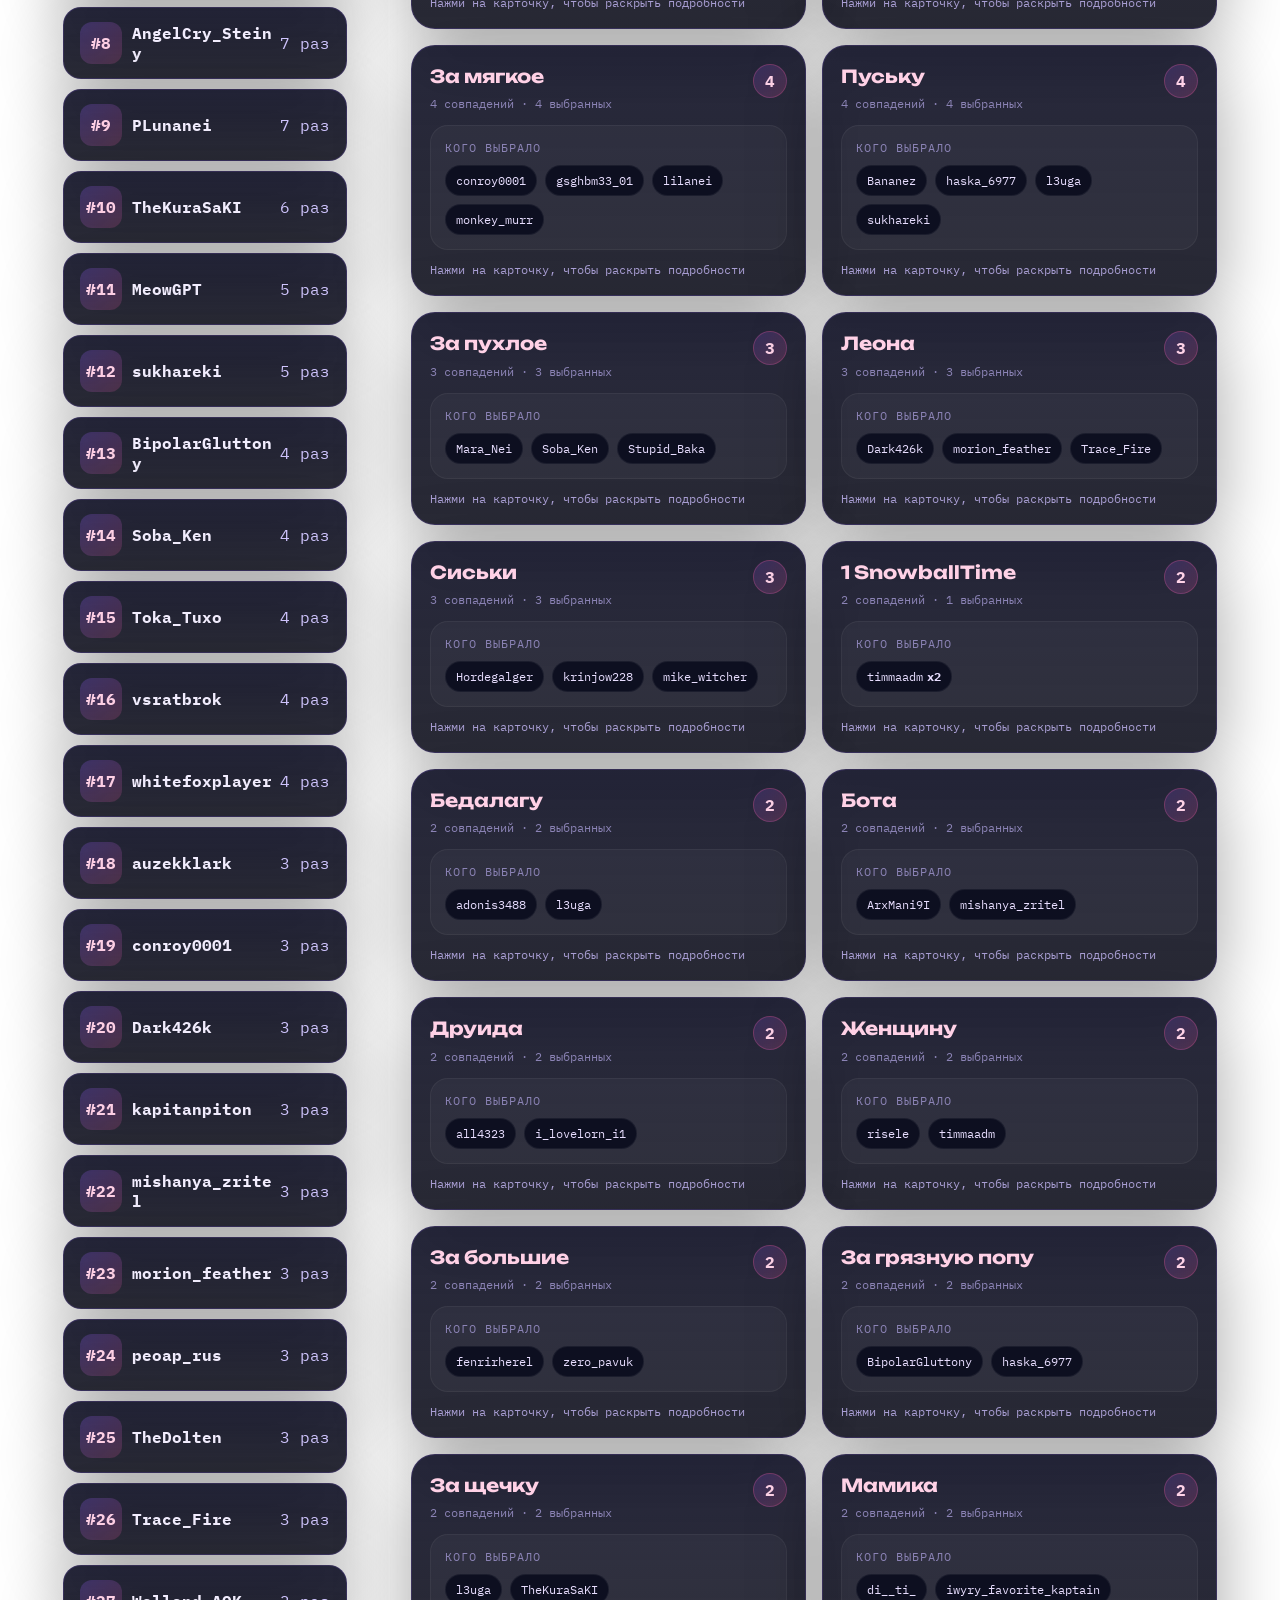
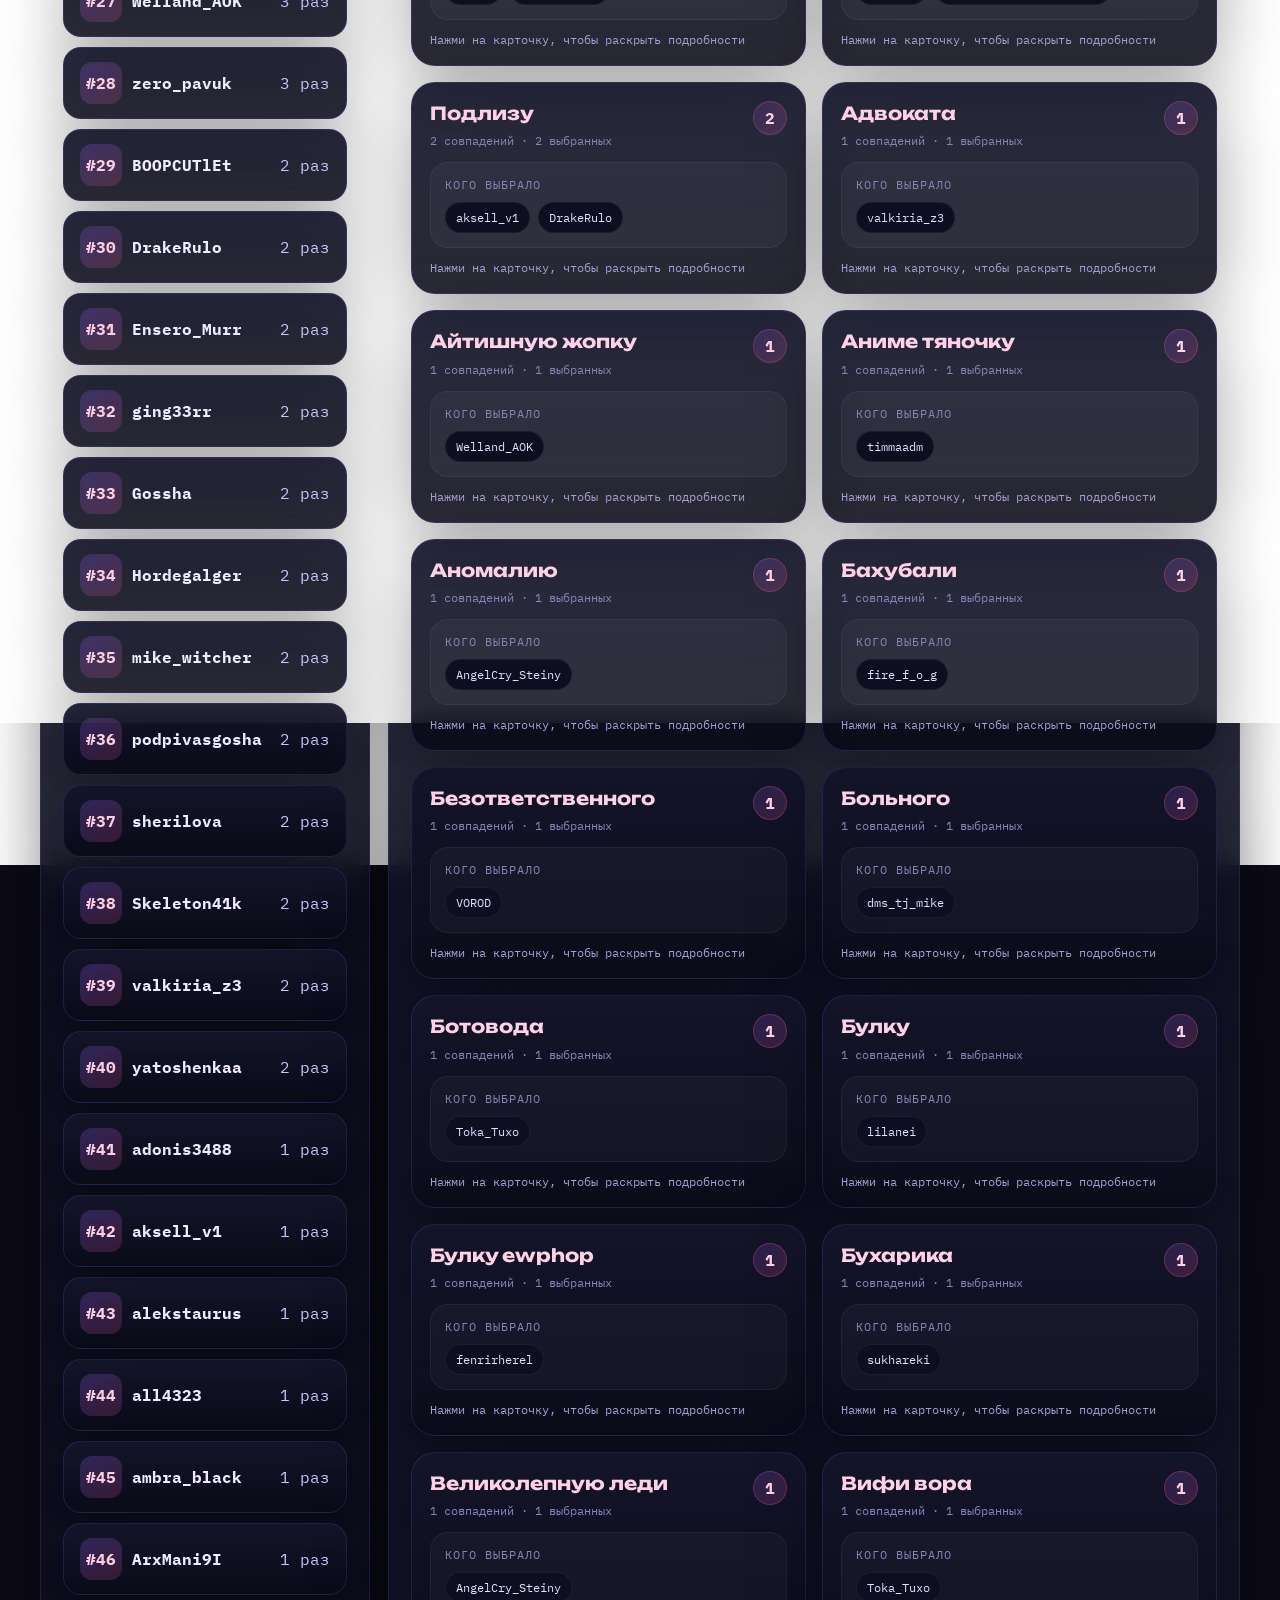
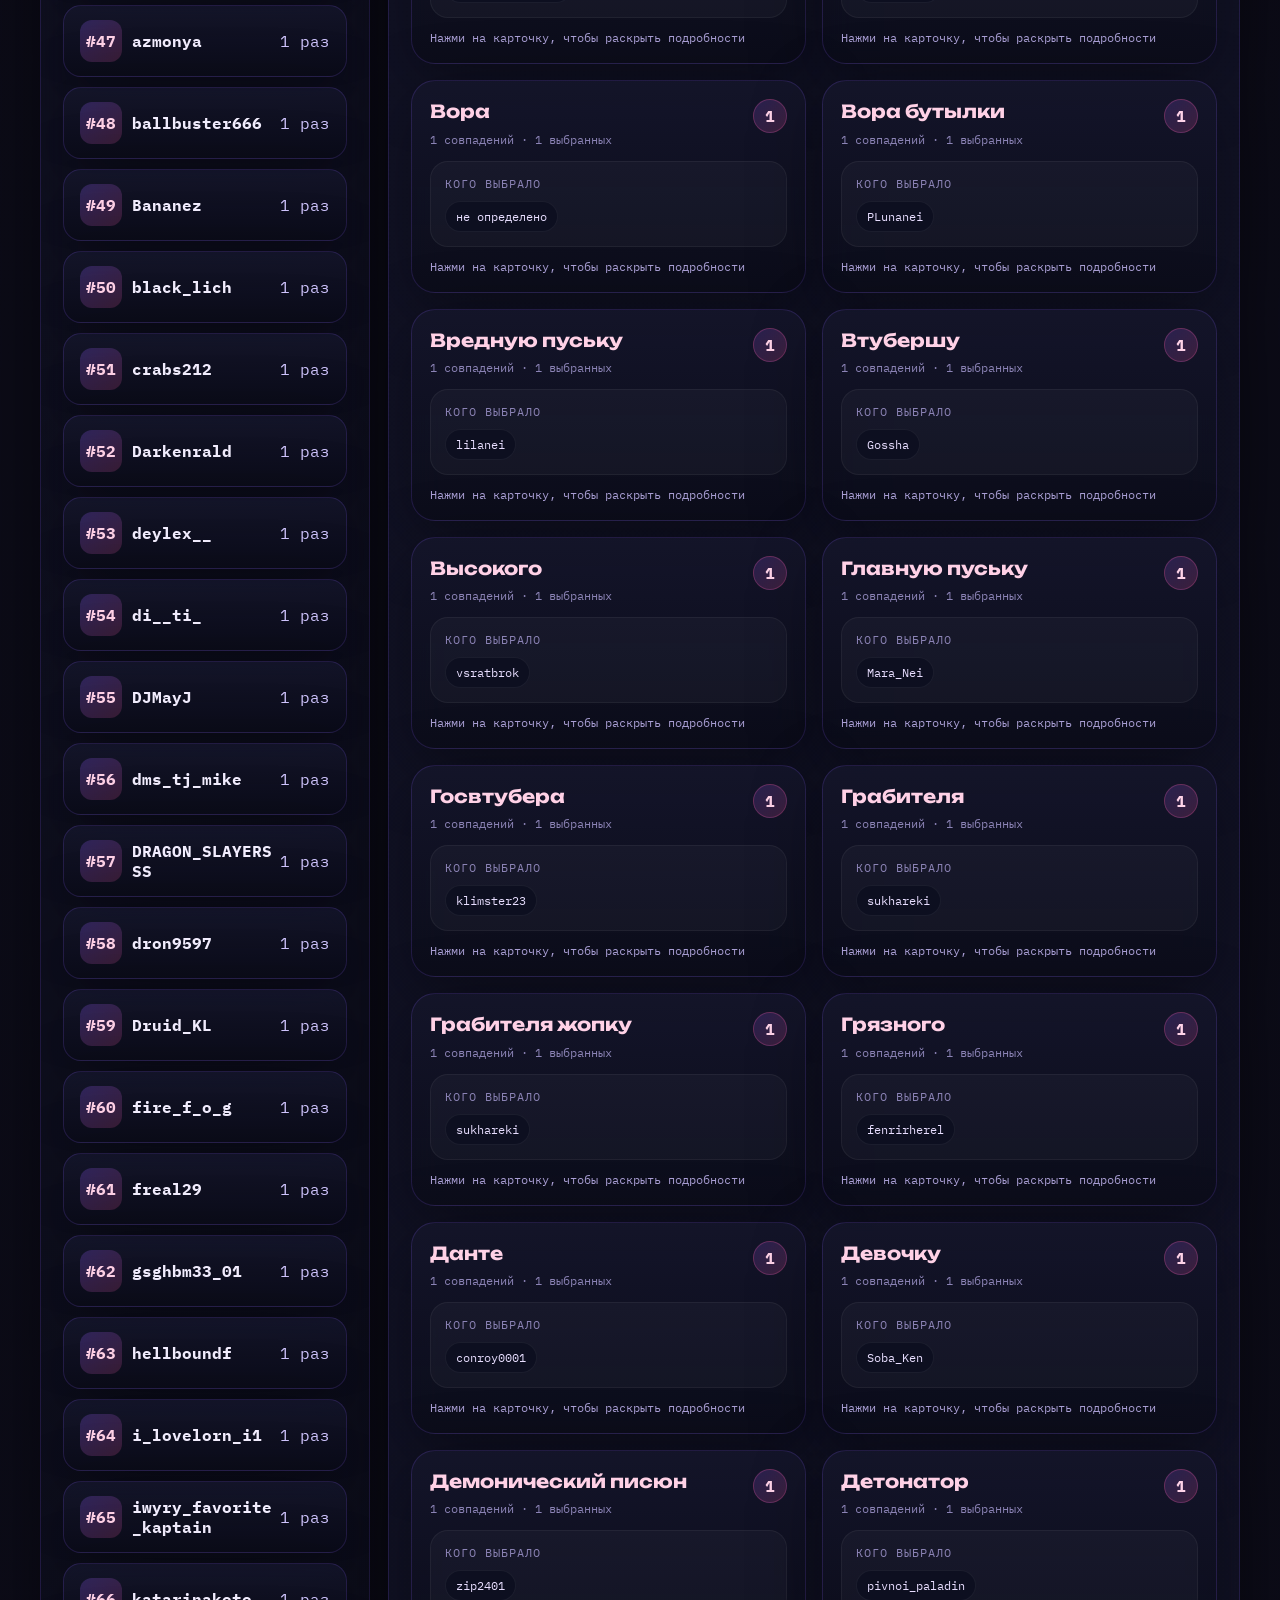
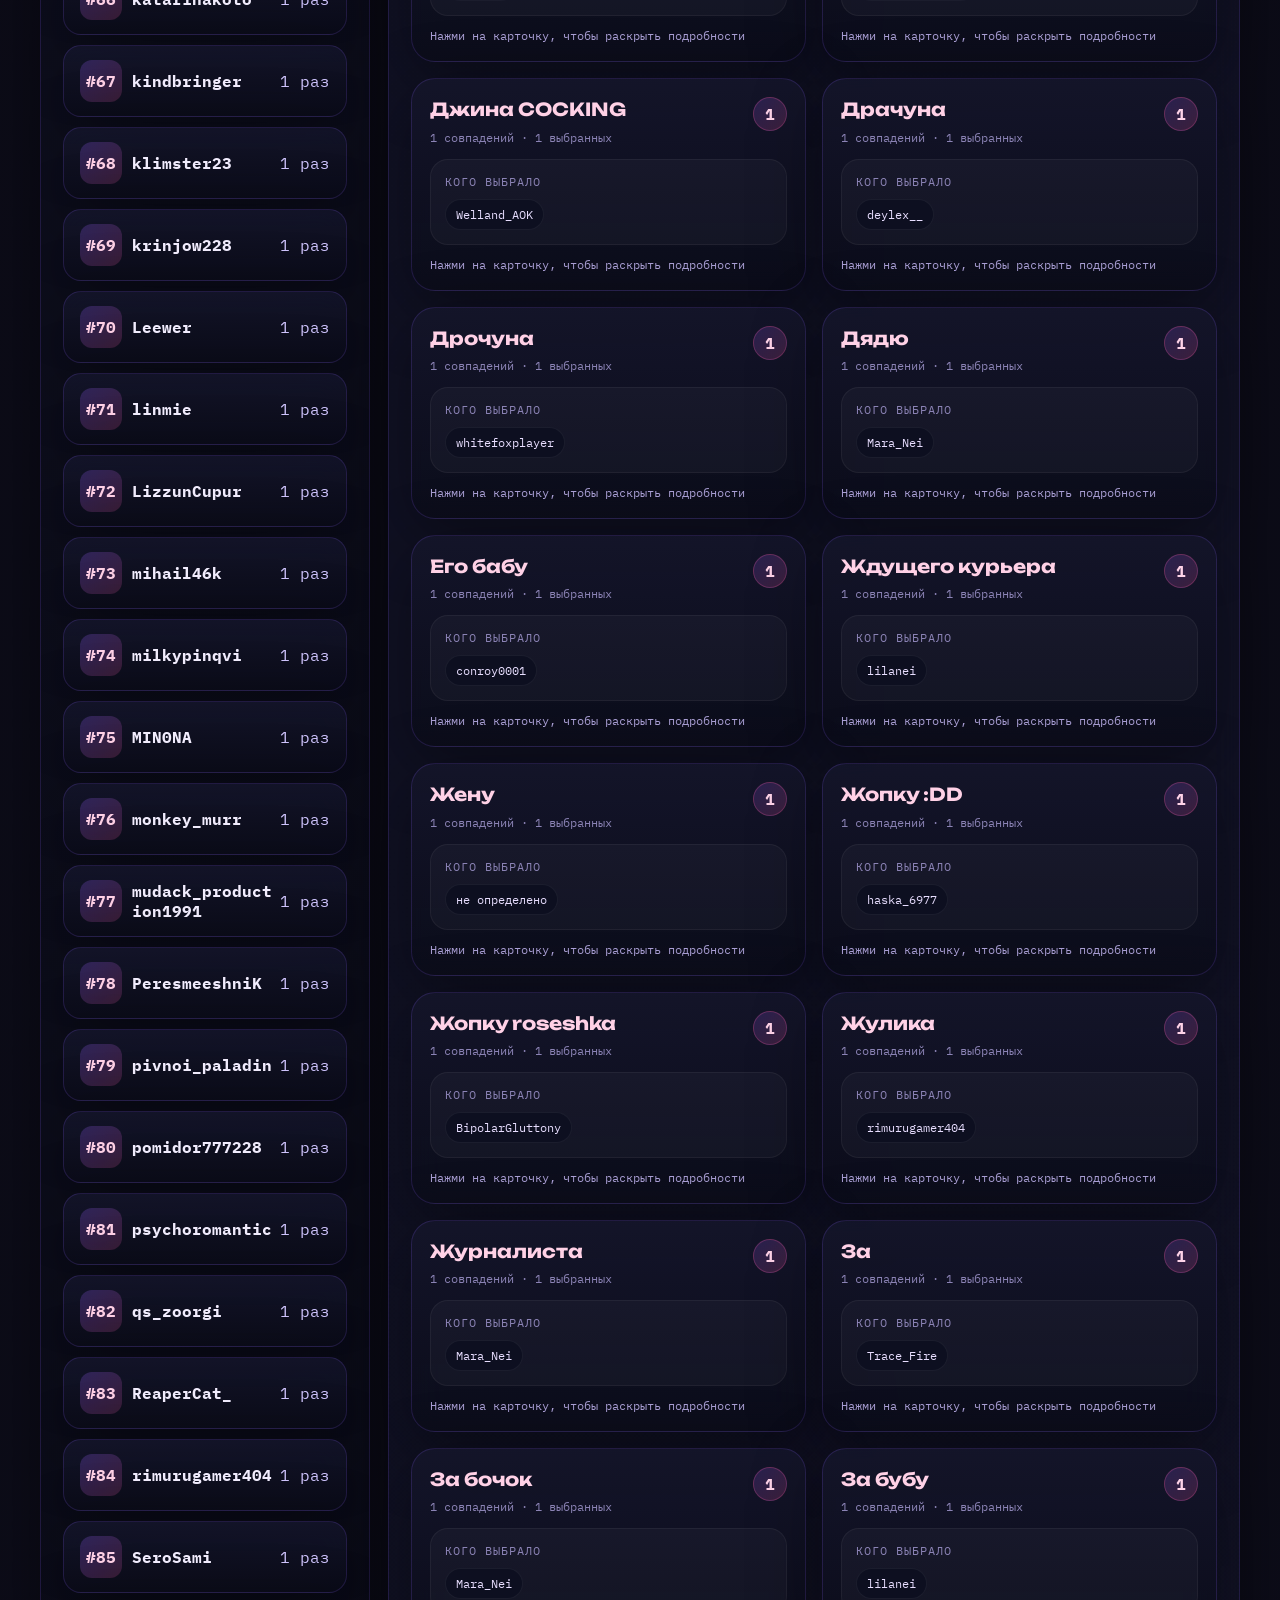
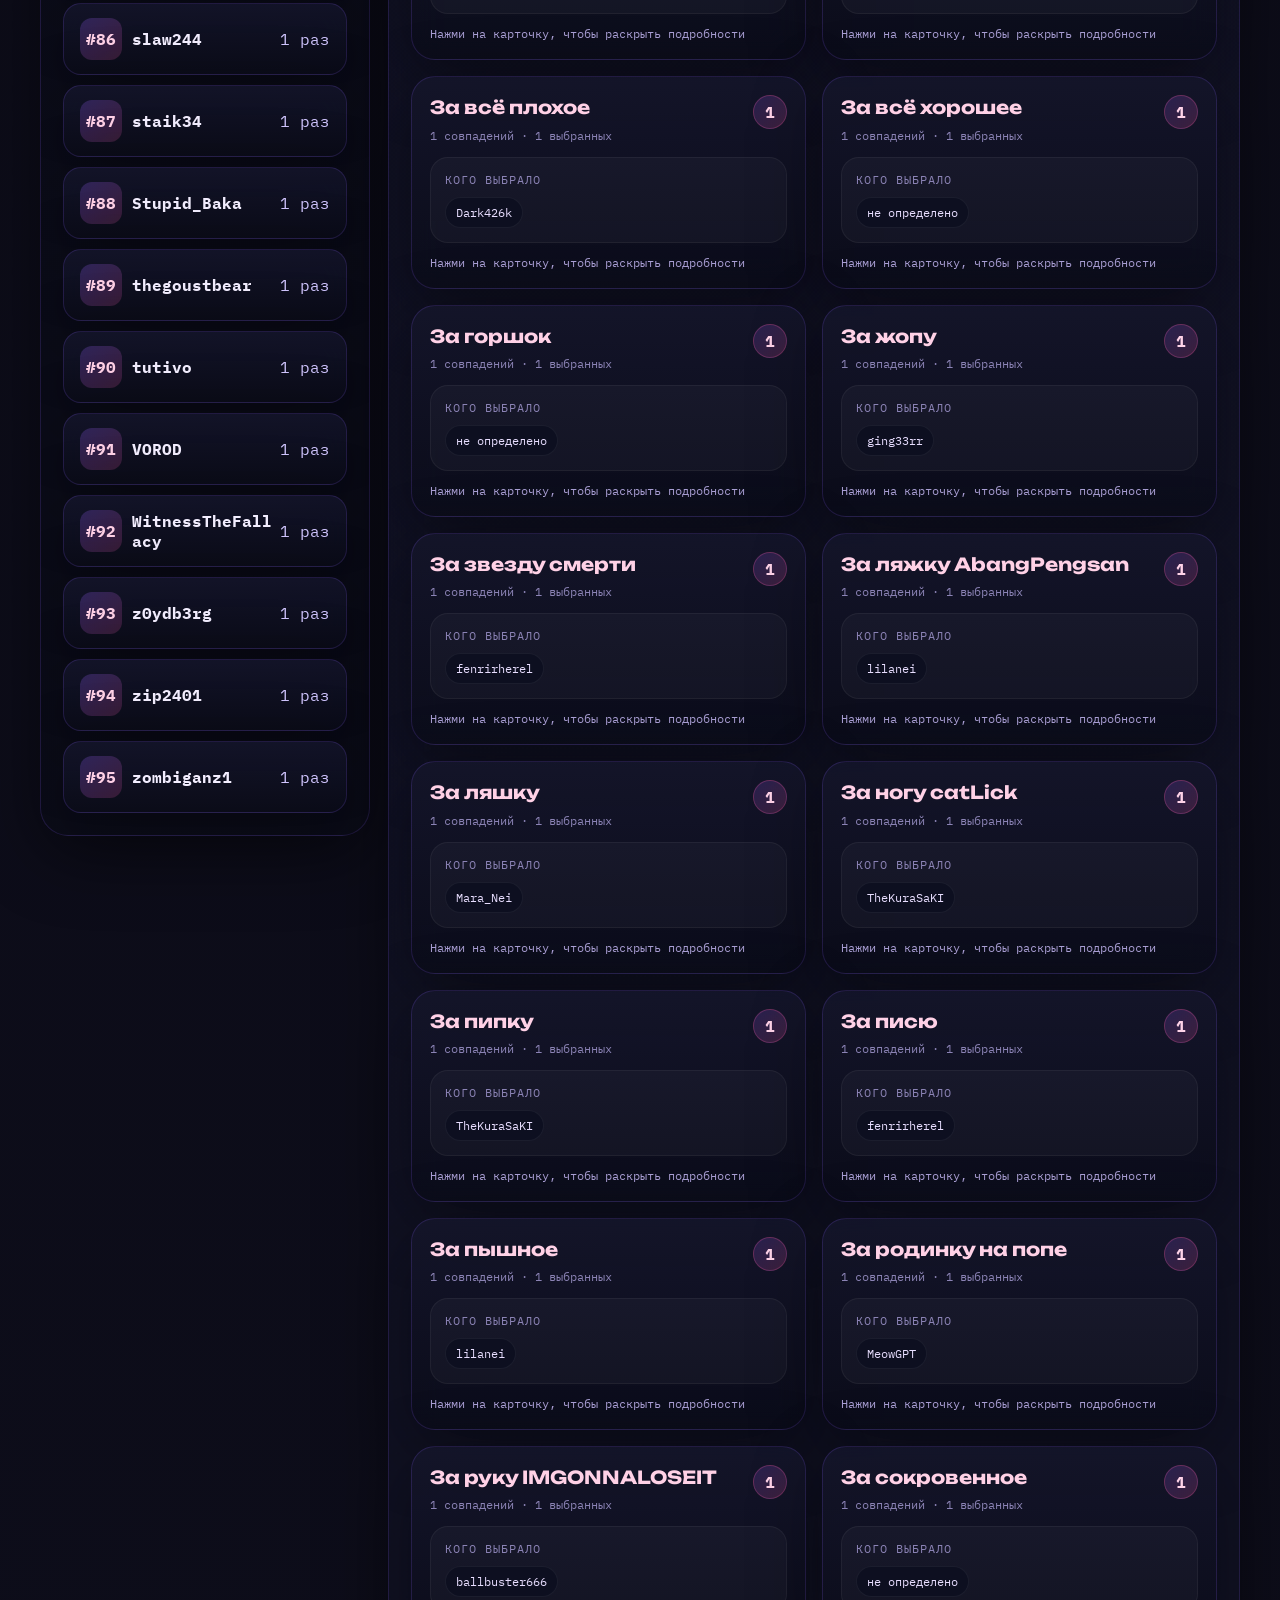
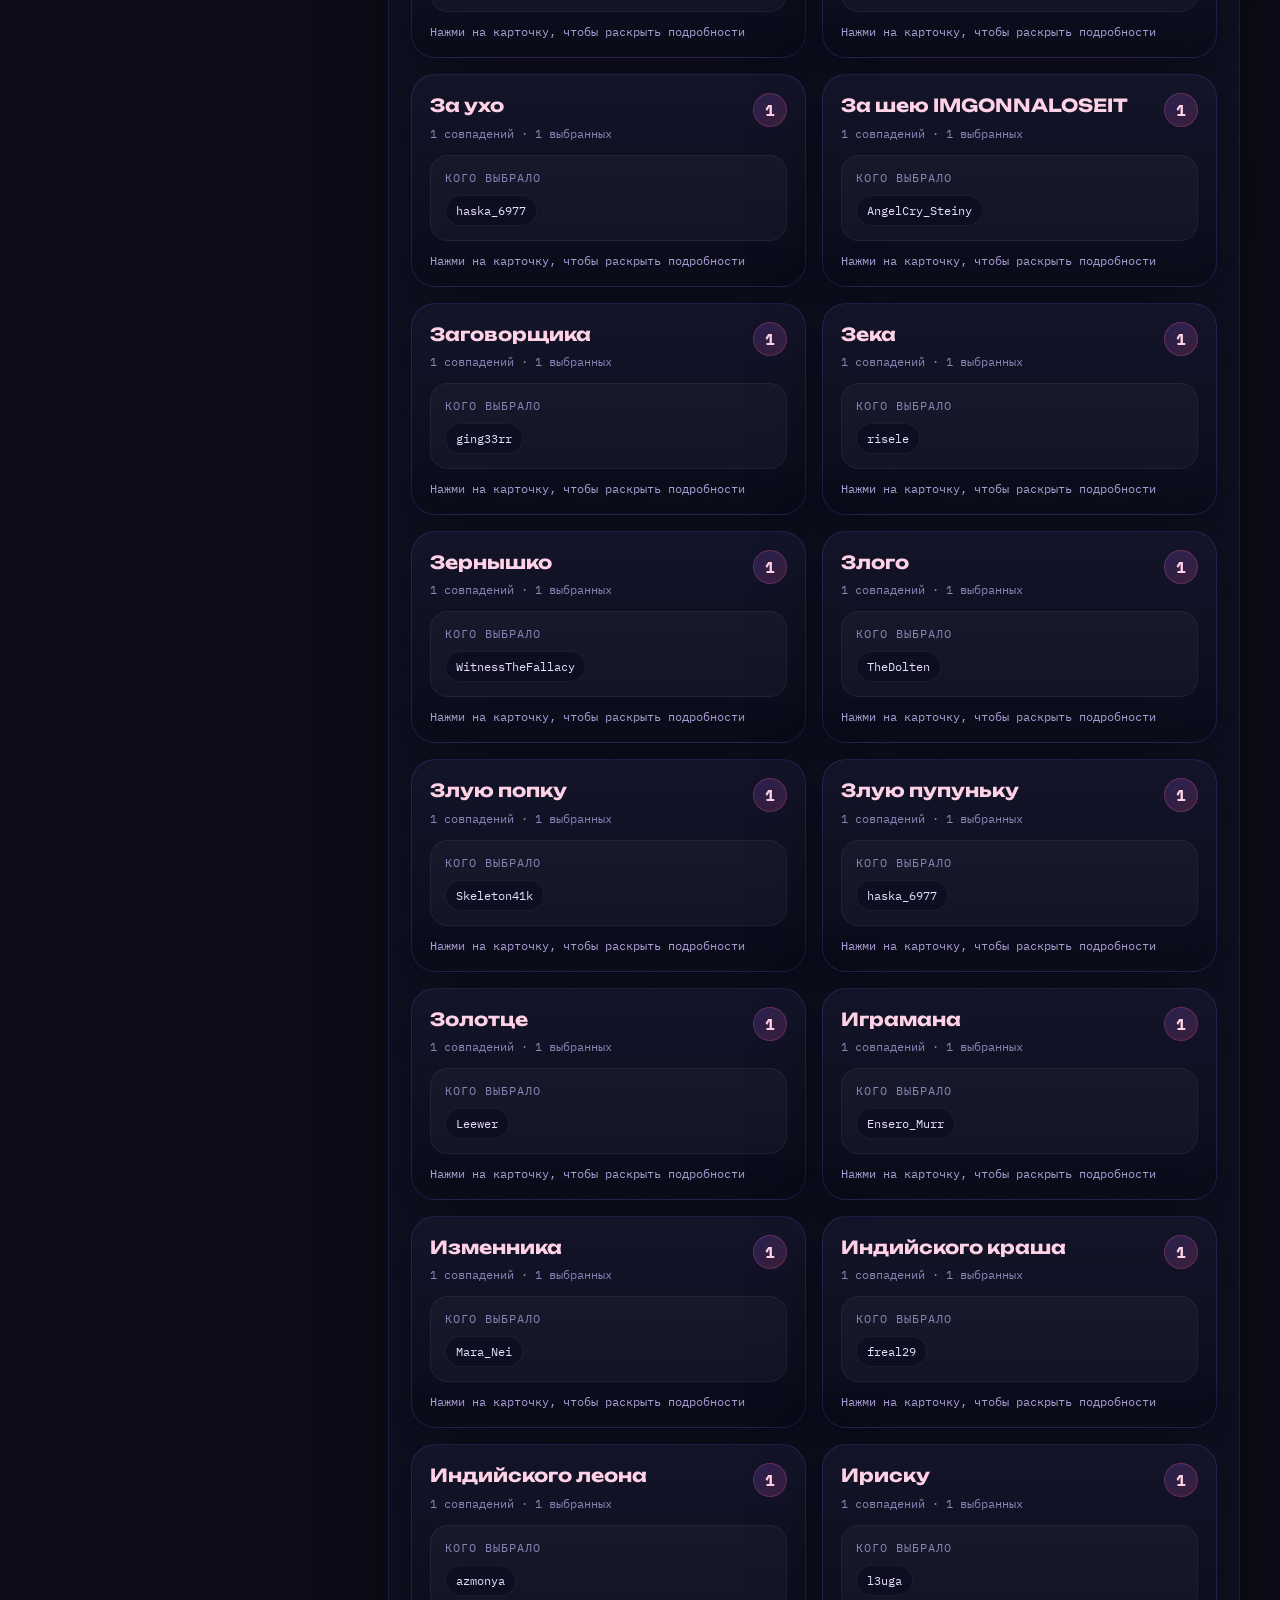
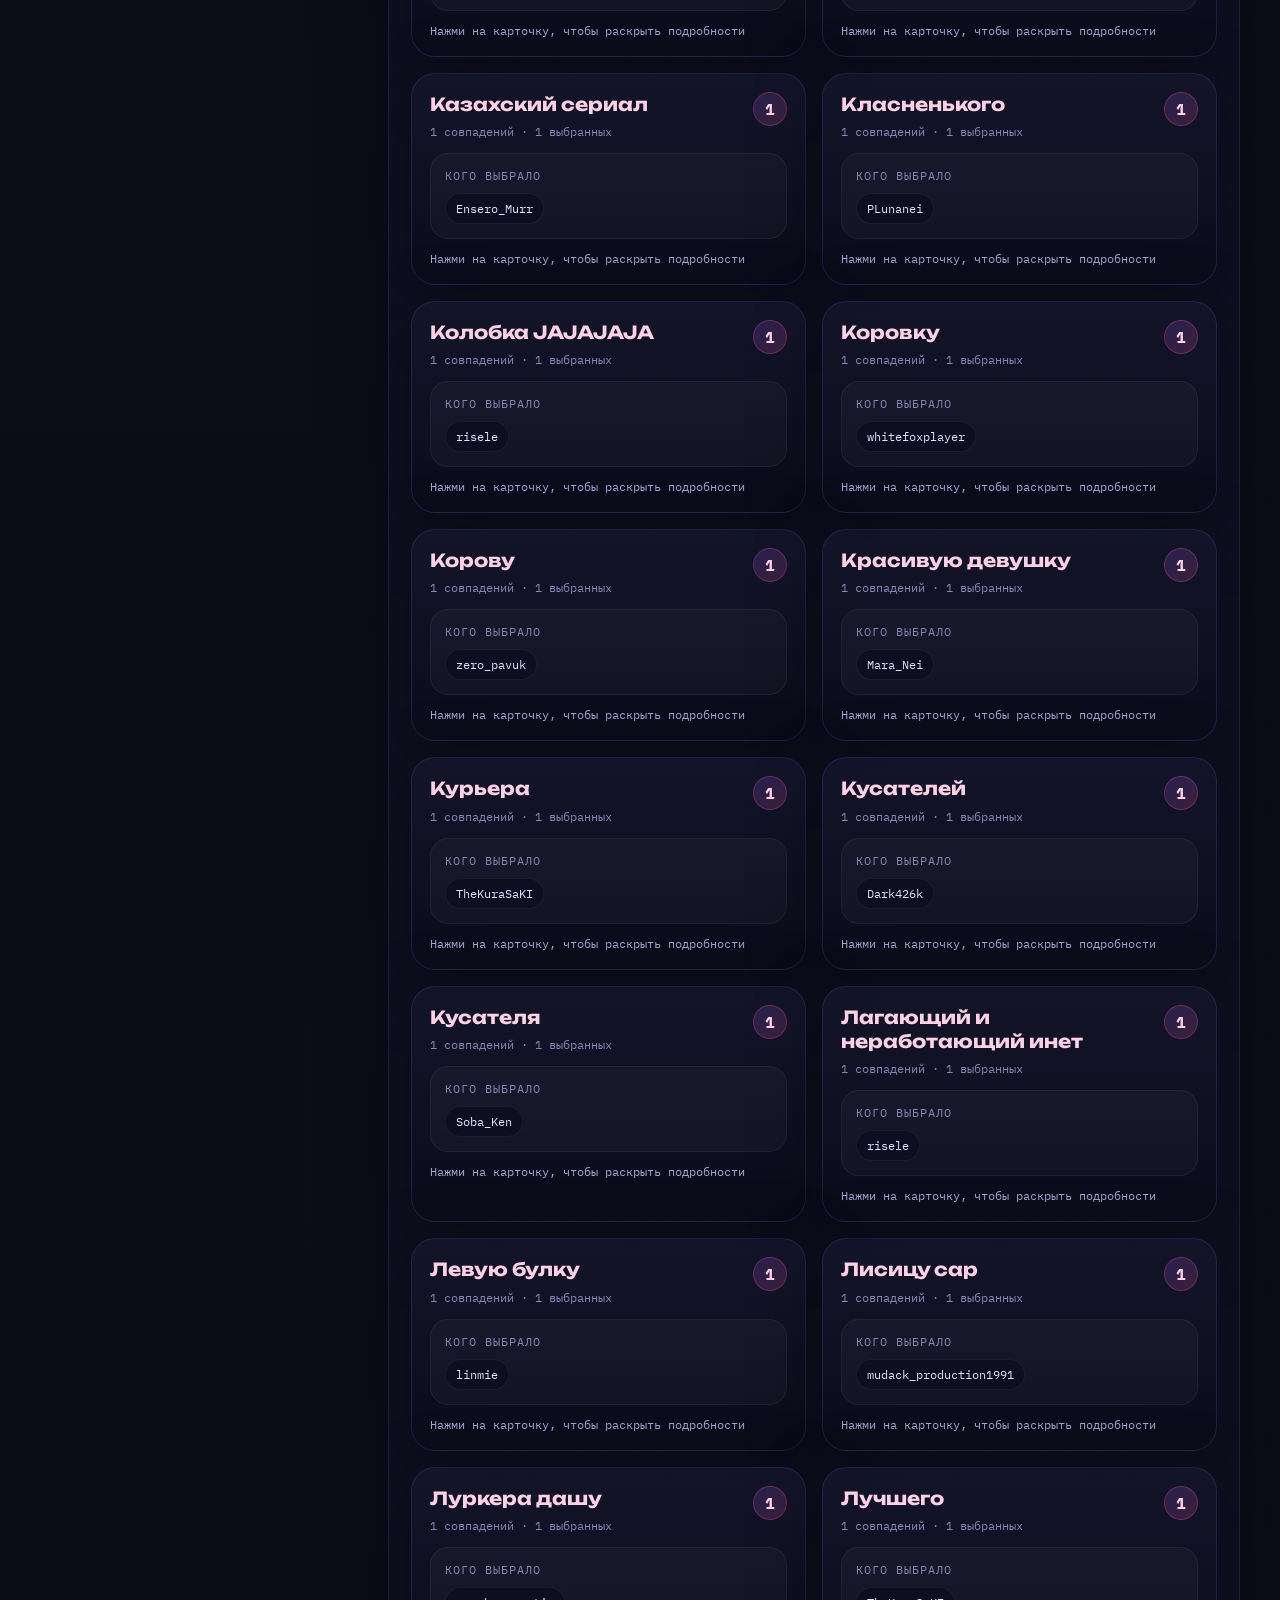
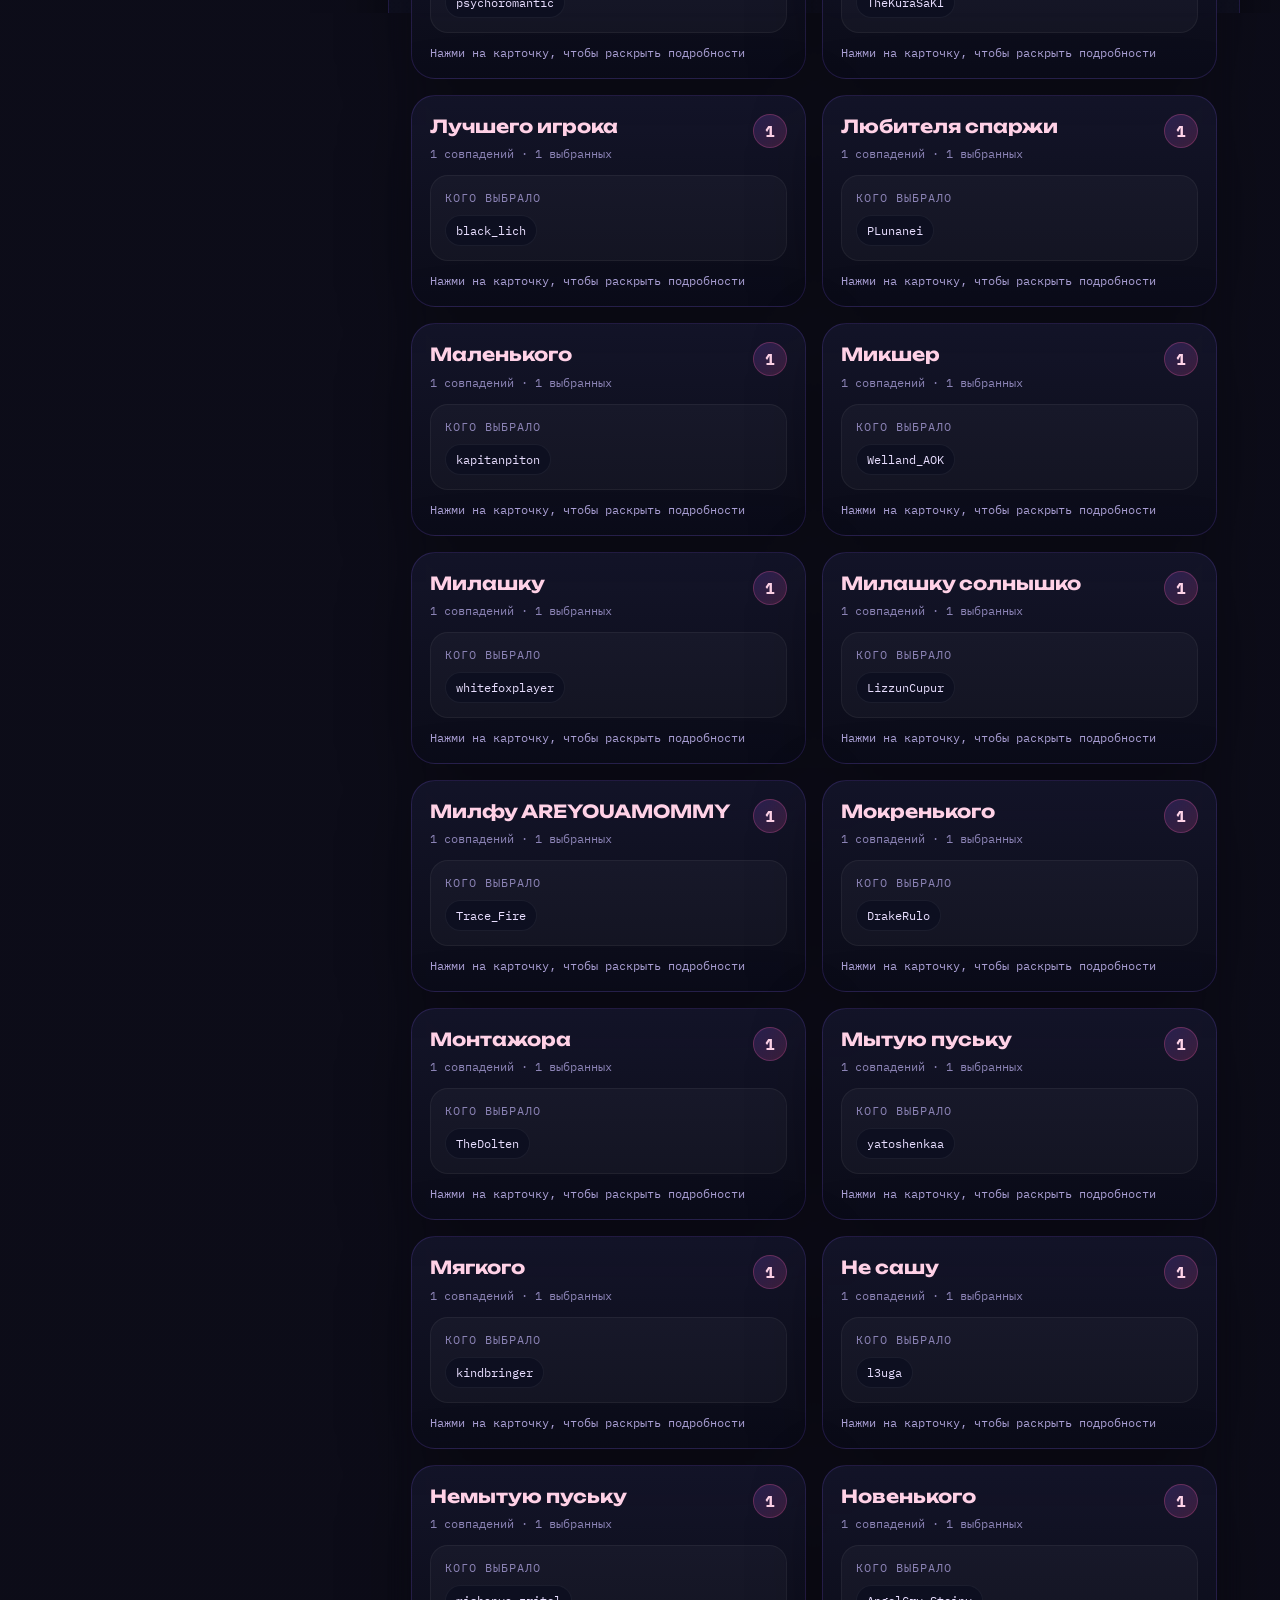
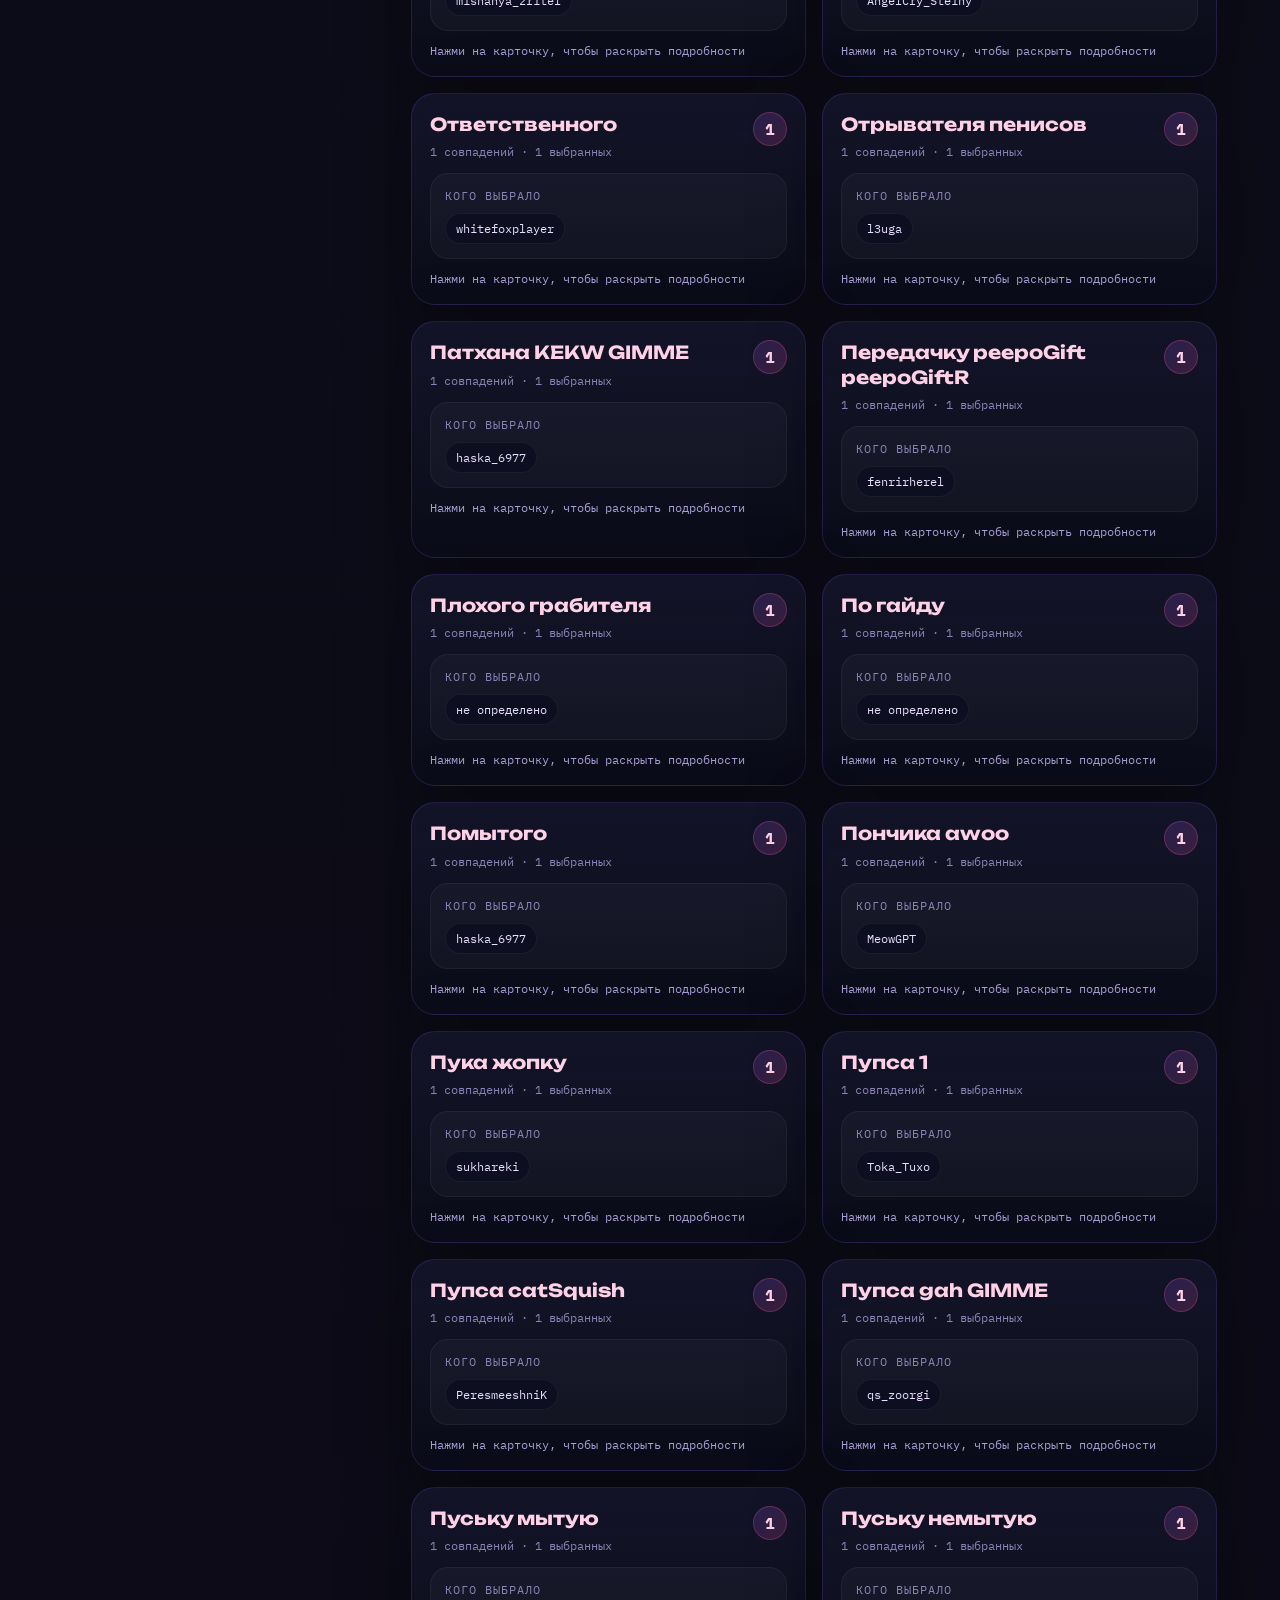
==== commit a0ff5737: "Add files via upload" ====
--- a/index.html
+++ b/index.html
@@ -8,12 +8,14 @@
   <link rel="preconnect" href="https://fonts.gstatic.com" crossorigin>
   <link href="https://fonts.googleapis.com/css2?family=Unbounded:wght@400;700;900&family=IBM+Plex+Mono:wght@400;500;700&display=swap" rel="stylesheet">
   <link rel="stylesheet" href="style.css" />
-  <meta name="google-adsense-account" content="ca-pub-2871340917683275">
 </head>
 <body data-page="kus" data-file="data/kus_site_data.json" data-active="all">
   <div class="bg-orb orb-1"></div>
   <div class="bg-orb orb-2"></div>
   <div class="bg-grid"></div>
+
+  <button id="musicToggle" class="music-toggle" type="button" title="Музыка" aria-label="Включить или выключить музыку">🎵</button>
+  <audio id="bgMusic" src="assets/music.mp3" loop preload="auto"></audio>
 
   <main class="wrap">
     <header class="hero">
@@ -119,6 +121,25 @@
     </footer>
   </main>
 
+
+  <div id="petCat" class="pet-cat" title="Погладить кота" aria-label="Погладить кота" role="button" tabindex="0">
+    <div class="cat-bubble" id="catBubble">мяу</div>
+    <div class="cat-body">
+      <div class="cat-ear cat-ear-left"></div>
+      <div class="cat-ear cat-ear-right"></div>
+      <div class="cat-face">
+        <span class="cat-eye"></span>
+        <span class="cat-eye"></span>
+        <span class="cat-mouth">ω</span>
+      </div>
+      <div class="cat-paw cat-paw-left"></div>
+      <div class="cat-paw cat-paw-right"></div>
+      <div class="cat-tail"></div>
+    </div>
+    <div class="cat-count" id="catCount">0</div>
+  </div>
+  <audio id="catPurrSound" src="assets/purr.mp3" preload="auto"></audio>
+
   <script src="script.js"></script>
 </body>
 </html>
--- a/style.css
+++ b/style.css
@@ -90,3 +90,182 @@
 @media(max-width:1100px){.content-grid{grid-template-columns:1fr}.panel-side{position:static}}
 @media(max-width:860px){.stats{grid-template-columns:1fr}.hero-card{grid-template-columns:1fr}.hero-icon{width:82px;height:82px;font-size:42px}h1{font-size:clamp(38px,13vw,58px)}}
 @media(max-width:720px){.auth-panel{align-items:stretch;flex-direction:column}.auth-actions{justify-content:stretch}.auth-actions button{width:100%}.wrap{padding:20px 14px 52px}.hero-topline,.panel-head,.controls{align-items:stretch;flex-direction:column}.controls{justify-content:stretch}input,select,button{min-width:0;width:100%}.panel,.hero-card,.meta-card,.stat{border-radius:22px}.grid{grid-template-columns:1fr}}
+
+
+/* Кнопка фоновой музыки */
+.music-toggle{
+  position:fixed;
+  top:18px;
+  right:18px;
+  z-index:120;
+  width:48px;
+  height:48px;
+  min-width:48px;
+  padding:0;
+  display:grid;
+  place-items:center;
+  border-radius:999px;
+  border:1px solid rgba(255,255,255,.16);
+  background:linear-gradient(135deg,rgba(141,95,255,.9),rgba(255,92,168,.86));
+  color:#fff;
+  font-size:20px;
+  box-shadow:0 14px 34px rgba(0,0,0,.34), 0 0 0 1px rgba(255,255,255,.05) inset;
+  backdrop-filter:blur(14px);
+}
+.music-toggle:hover{
+  transform:translateY(-1px) scale(1.04);
+  filter:brightness(1.06);
+}
+.music-toggle.is-off{
+  background:rgba(13,15,32,.86);
+  color:#cfc6ef;
+}
+
+/* Интерактивный кот */
+.pet-cat{
+  position:fixed;
+  right:22px;
+  bottom:22px;
+  z-index:80;
+  cursor:pointer;
+  user-select:none;
+  outline:none;
+  transform-origin:bottom center;
+}
+.pet-cat:focus-visible .cat-body{
+  box-shadow:0 0 0 4px rgba(255,92,168,.24), 0 18px 48px rgba(0,0,0,.45);
+}
+.cat-body{
+  position:relative;
+  width:92px;
+  height:74px;
+  border-radius:42px 42px 34px 34px;
+  background:linear-gradient(180deg,#2a2b4a,#15162b);
+  border:2px solid rgba(255,255,255,.14);
+  box-shadow:0 18px 48px rgba(0,0,0,.45), inset 0 1px 0 rgba(255,255,255,.08);
+  transition:transform .18s ease, filter .18s ease;
+}
+.pet-cat:hover .cat-body,
+.pet-cat.happy .cat-body{
+  transform:translateY(-4px) scale(1.04);
+  filter:brightness(1.08);
+}
+.cat-ear{
+  position:absolute;
+  top:-18px;
+  width:32px;
+  height:32px;
+  background:#252642;
+  border:2px solid rgba(255,255,255,.14);
+  transform:rotate(45deg);
+  border-radius:7px;
+}
+.cat-ear-left{left:15px}
+.cat-ear-right{right:15px}
+.cat-face{
+  position:absolute;
+  inset:17px 13px 9px;
+  display:flex;
+  align-items:center;
+  justify-content:center;
+  gap:15px;
+  color:#ffd1e6;
+  font-weight:900;
+}
+.cat-eye{
+  width:9px;
+  height:14px;
+  border-radius:999px;
+  background:#ff5ca8;
+  box-shadow:0 0 14px rgba(255,92,168,.85);
+  animation:catBlink 5.5s infinite;
+}
+.cat-mouth{
+  position:absolute;
+  bottom:6px;
+  font-size:20px;
+  color:#efe7ff;
+  line-height:1;
+}
+.cat-paw{
+  position:absolute;
+  bottom:-5px;
+  width:22px;
+  height:12px;
+  border-radius:999px;
+  background:#20213a;
+  border:1px solid rgba(255,255,255,.1);
+}
+.cat-paw-left{left:22px}
+.cat-paw-right{right:22px}
+.cat-tail{
+  position:absolute;
+  right:-25px;
+  top:25px;
+  width:45px;
+  height:45px;
+  border:8px solid #252642;
+  border-left:0;
+  border-bottom:0;
+  border-radius:0 34px 0 0;
+  transform:rotate(25deg);
+  transform-origin:left bottom;
+  animation:tailMove 1.35s ease-in-out infinite;
+}
+.cat-bubble{
+  position:absolute;
+  right:6px;
+  bottom:90px;
+  padding:9px 12px;
+  border-radius:15px 15px 4px 15px;
+  background:rgba(255,92,168,.18);
+  border:1px solid rgba(255,92,168,.36);
+  color:#ffd1e6;
+  font-size:12px;
+  opacity:0;
+  transform:translateY(8px);
+  transition:.2s ease;
+  white-space:nowrap;
+  box-shadow:0 12px 34px rgba(0,0,0,.28);
+  backdrop-filter:blur(12px);
+}
+.pet-cat:hover .cat-bubble,
+.pet-cat.happy .cat-bubble{
+  opacity:1;
+  transform:translateY(0);
+}
+.cat-count{
+  position:absolute;
+  right:-8px;
+  bottom:-8px;
+  min-width:30px;
+  height:30px;
+  display:grid;
+  place-items:center;
+  border-radius:999px;
+  background:linear-gradient(135deg,var(--violet),var(--pink));
+  color:white;
+  font-size:12px;
+  font-weight:900;
+  border:1px solid rgba(255,255,255,.18);
+  box-shadow:0 10px 24px rgba(0,0,0,.32);
+}
+.cat-heart{
+  position:absolute;
+  left:34px;
+  bottom:72px;
+  color:#ff5ca8;
+  font-size:22px;
+  text-shadow:0 0 16px rgba(255,92,168,.8);
+  animation:heartFly .85s ease forwards;
+  pointer-events:none;
+}
+.pet-cat.pet-shake{animation:catPet .34s ease}
+@keyframes tailMove{0%,100%{transform:rotate(20deg)}50%{transform:rotate(40deg)}}
+@keyframes heartFly{from{opacity:1;transform:translateY(0) scale(.75) rotate(-8deg)}to{opacity:0;transform:translateY(-52px) scale(1.45) rotate(12deg)}}
+@keyframes catPet{0%,100%{transform:rotate(0deg)}25%{transform:rotate(-3deg)}75%{transform:rotate(3deg)}}
+@keyframes catBlink{0%,92%,100%{transform:scaleY(1)}95%{transform:scaleY(.12)}}
+@media(max-width:720px){
+  .pet-cat{right:14px;bottom:14px;transform:scale(.86);transform-origin:right bottom}
+  .cat-bubble{right:0;bottom:88px}
+}
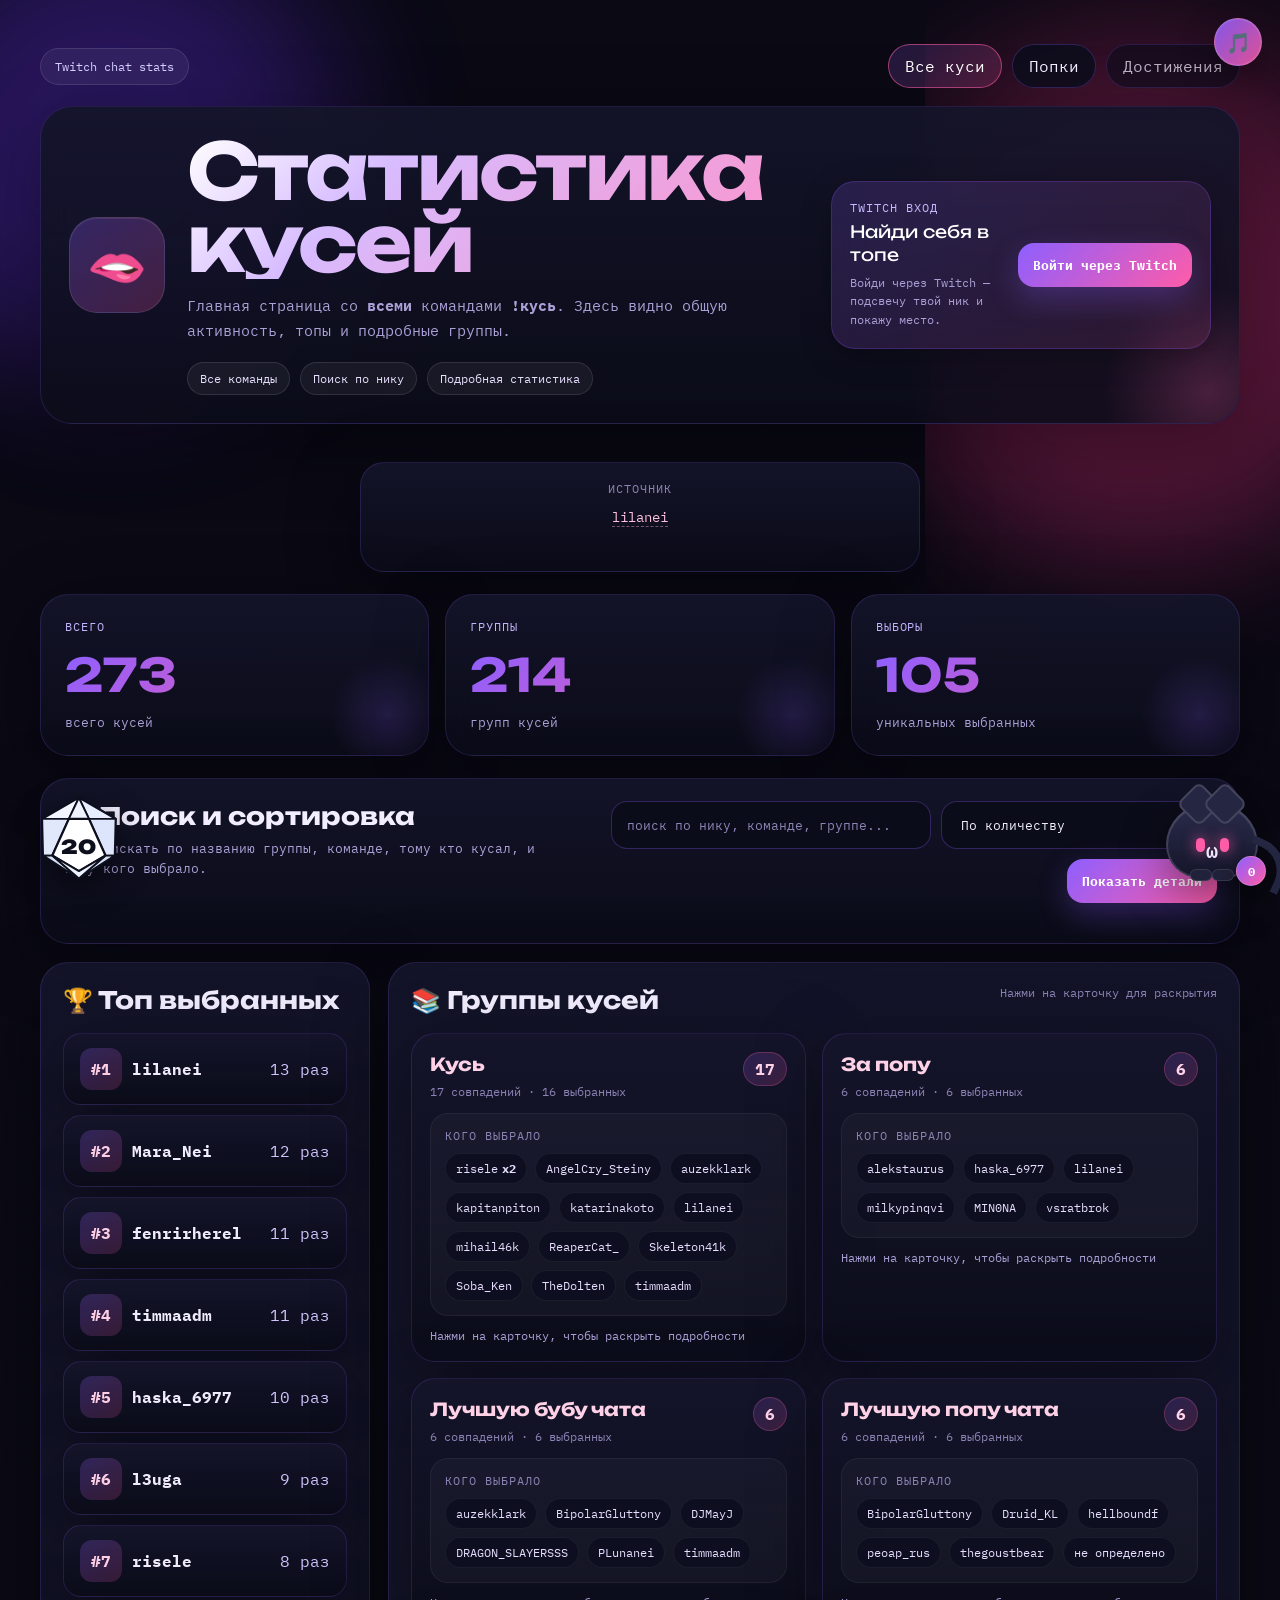
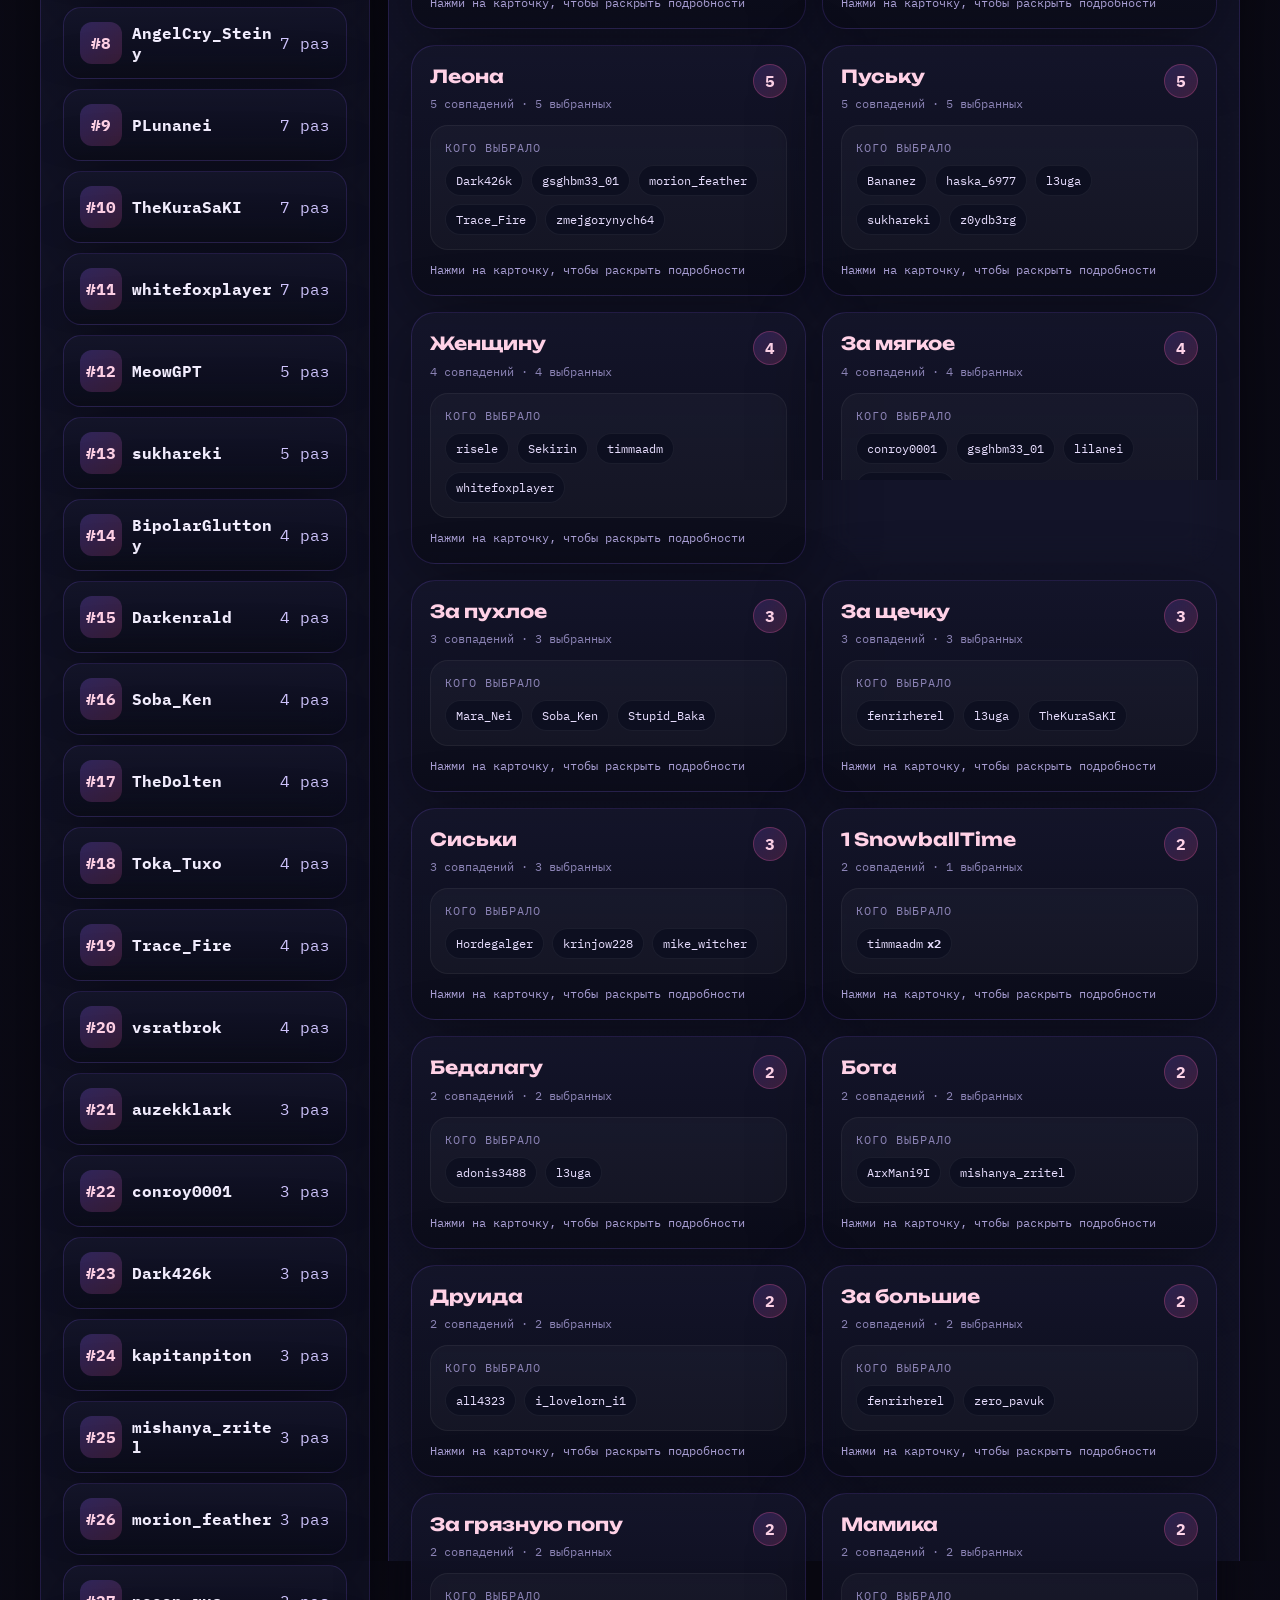
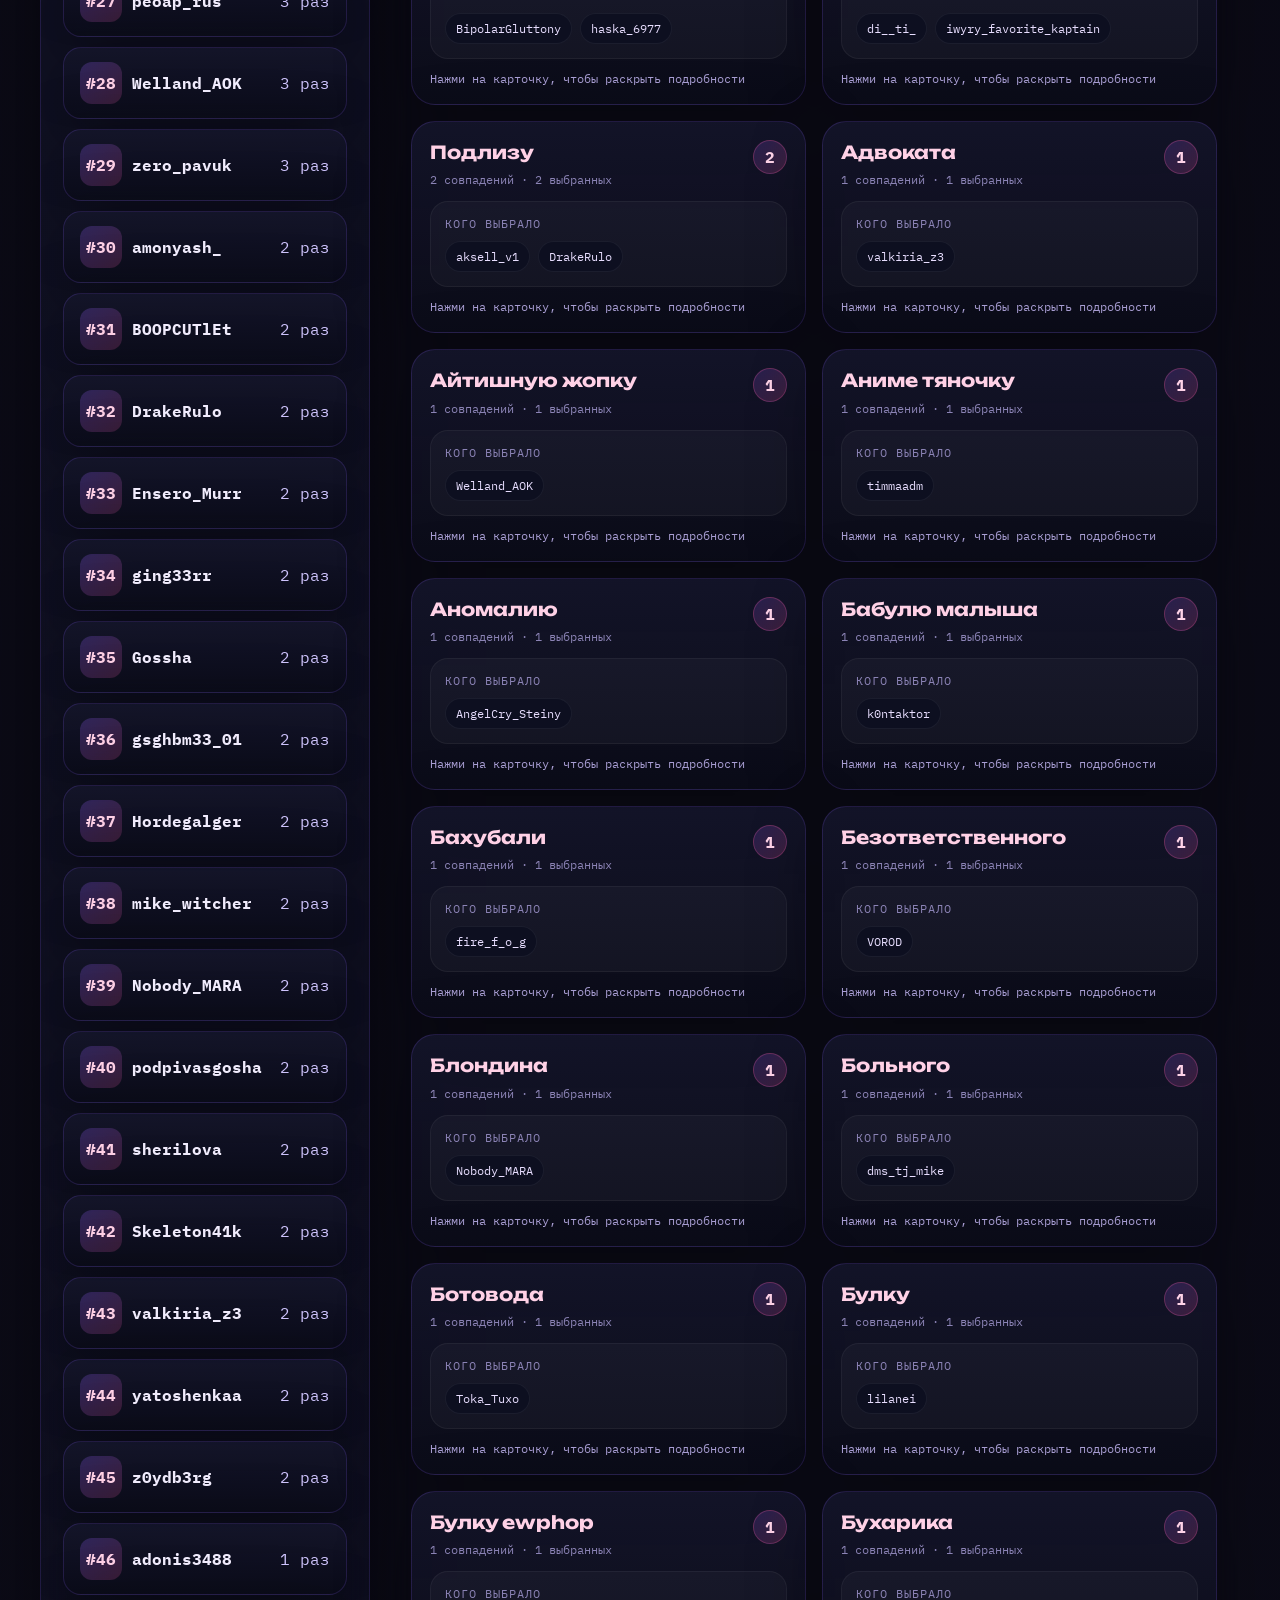
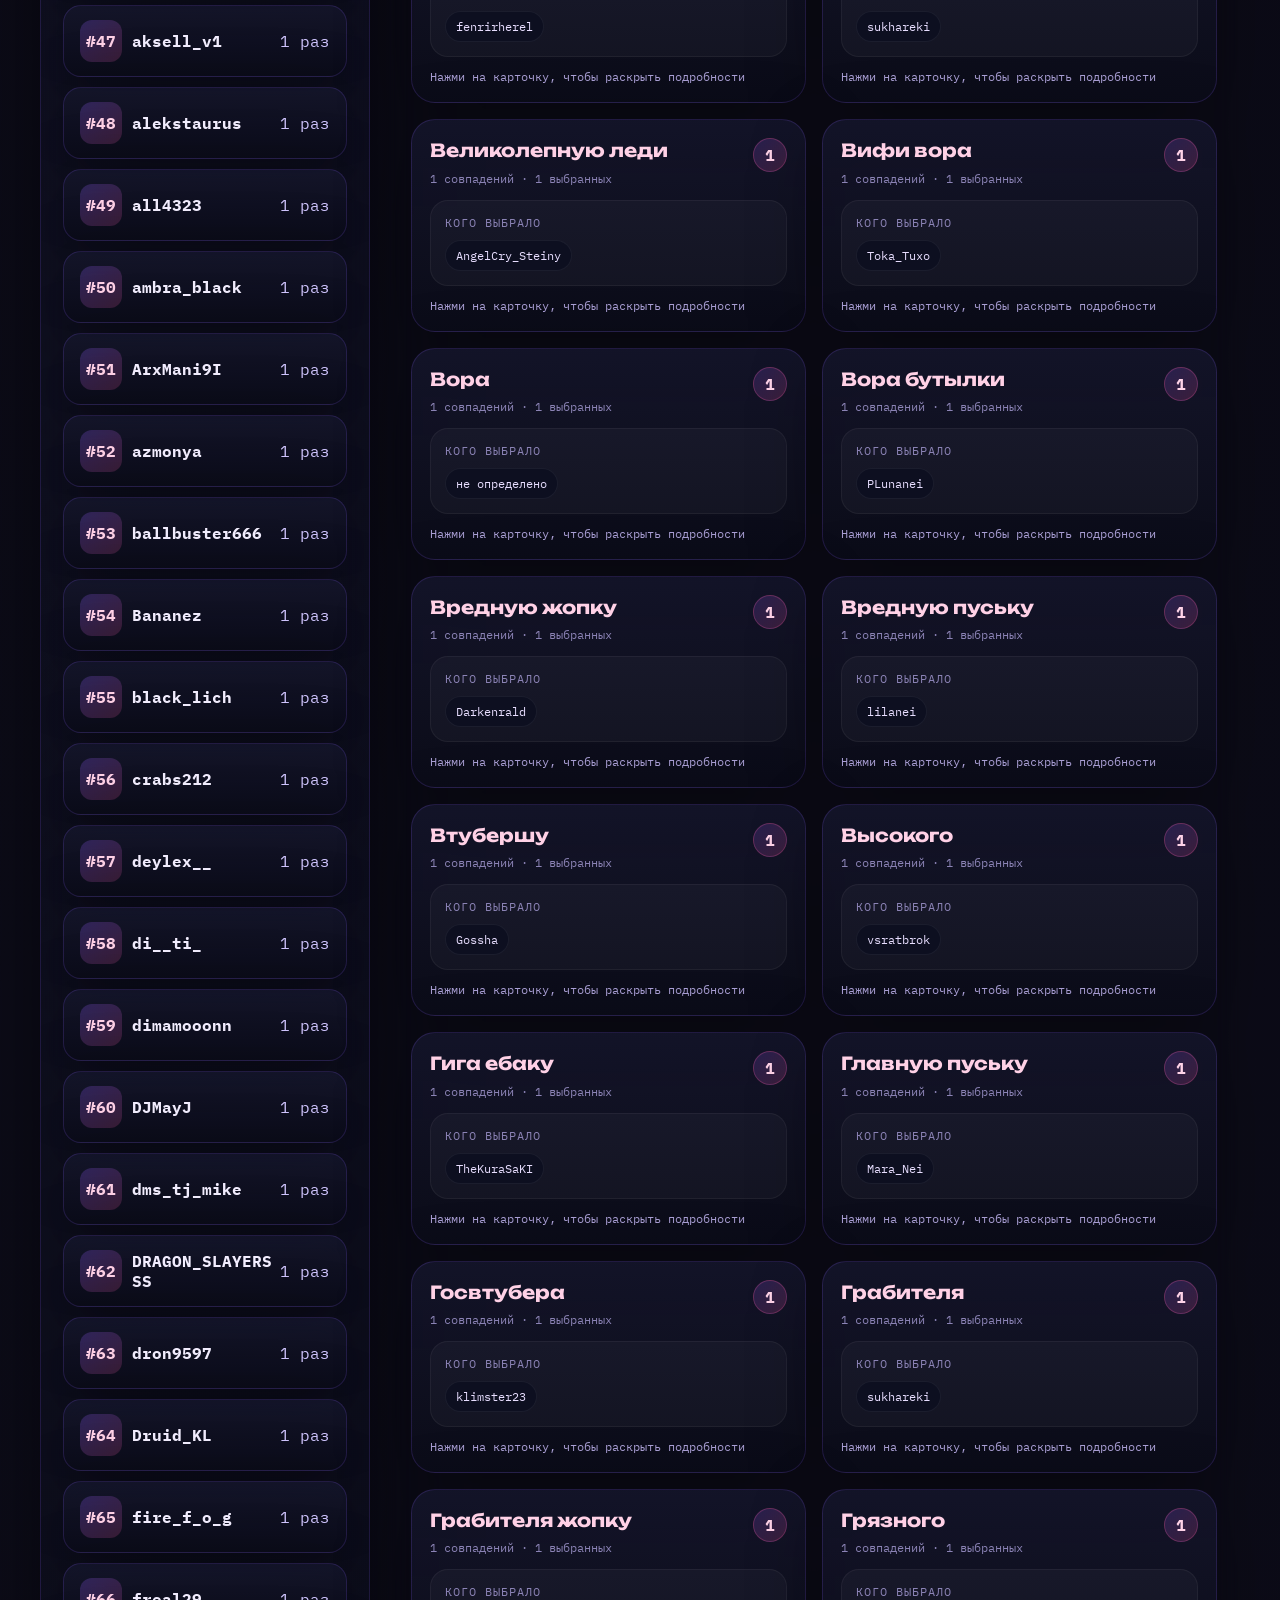
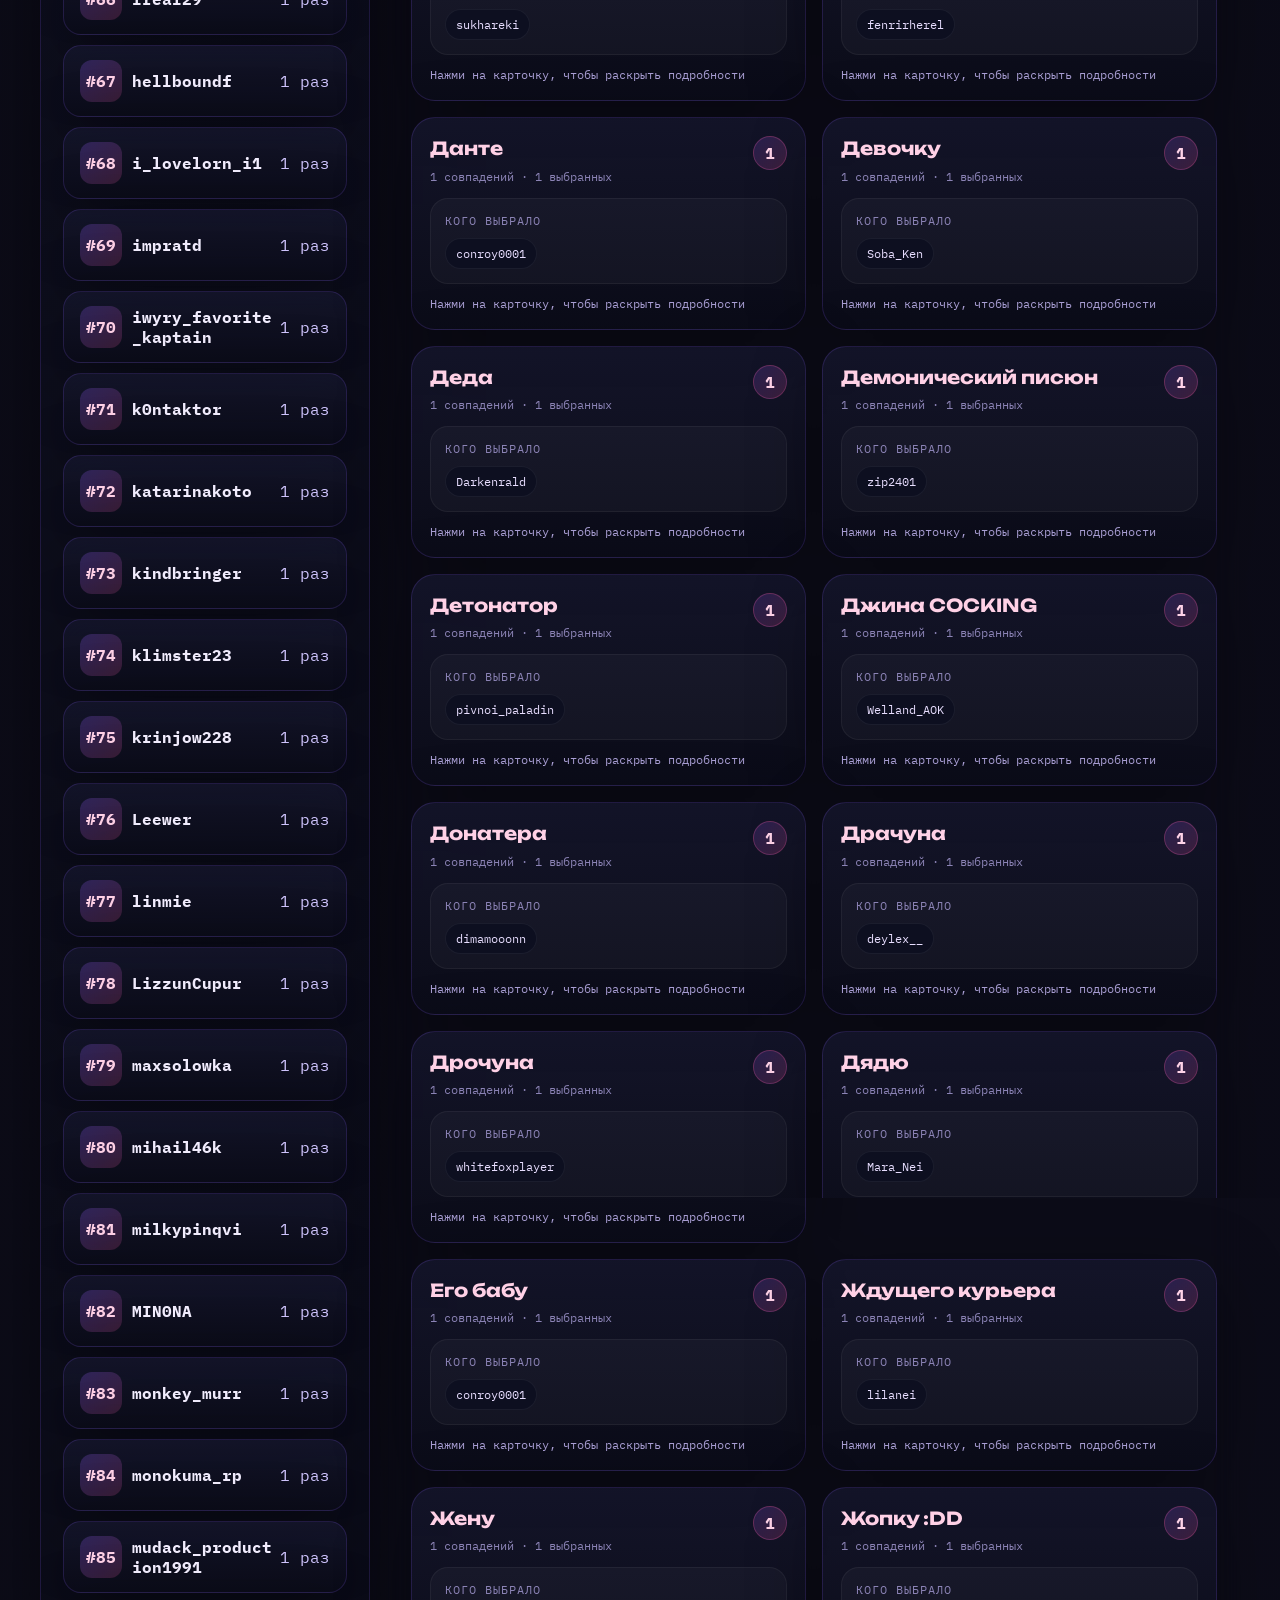
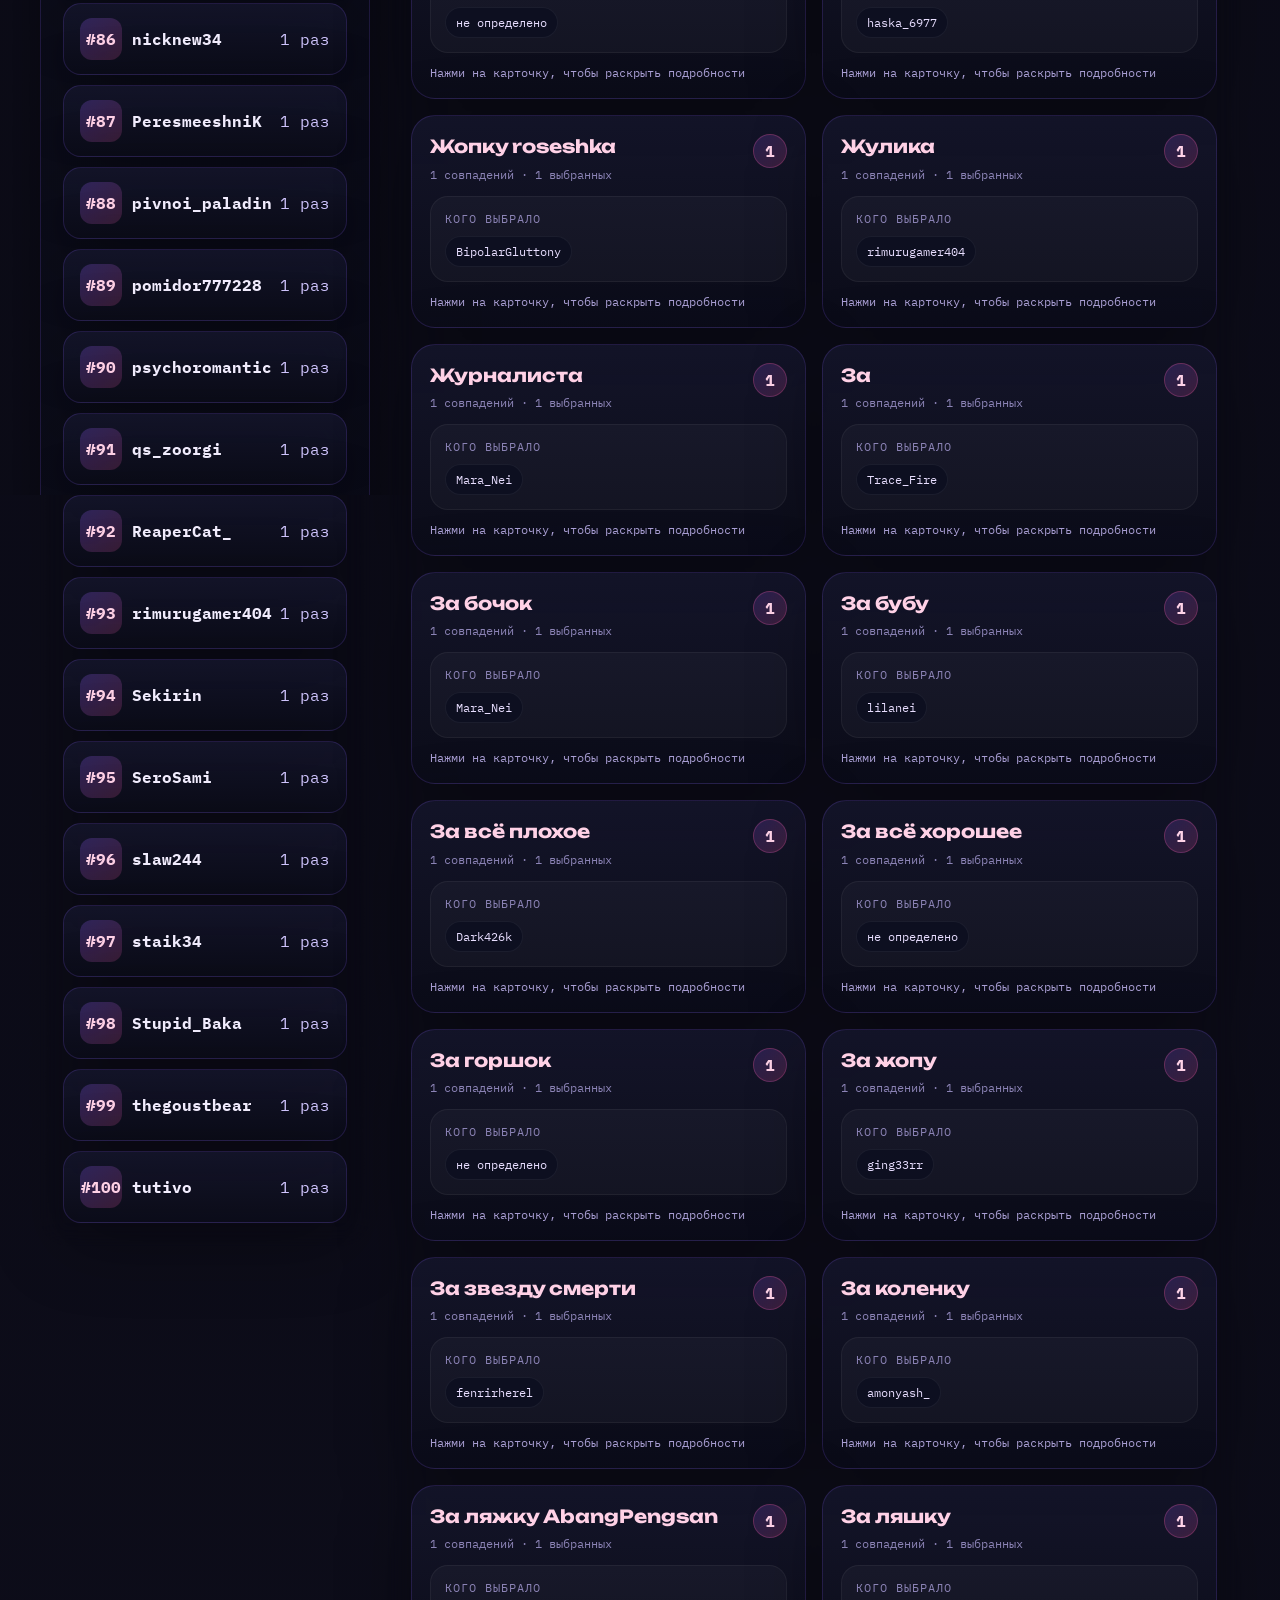
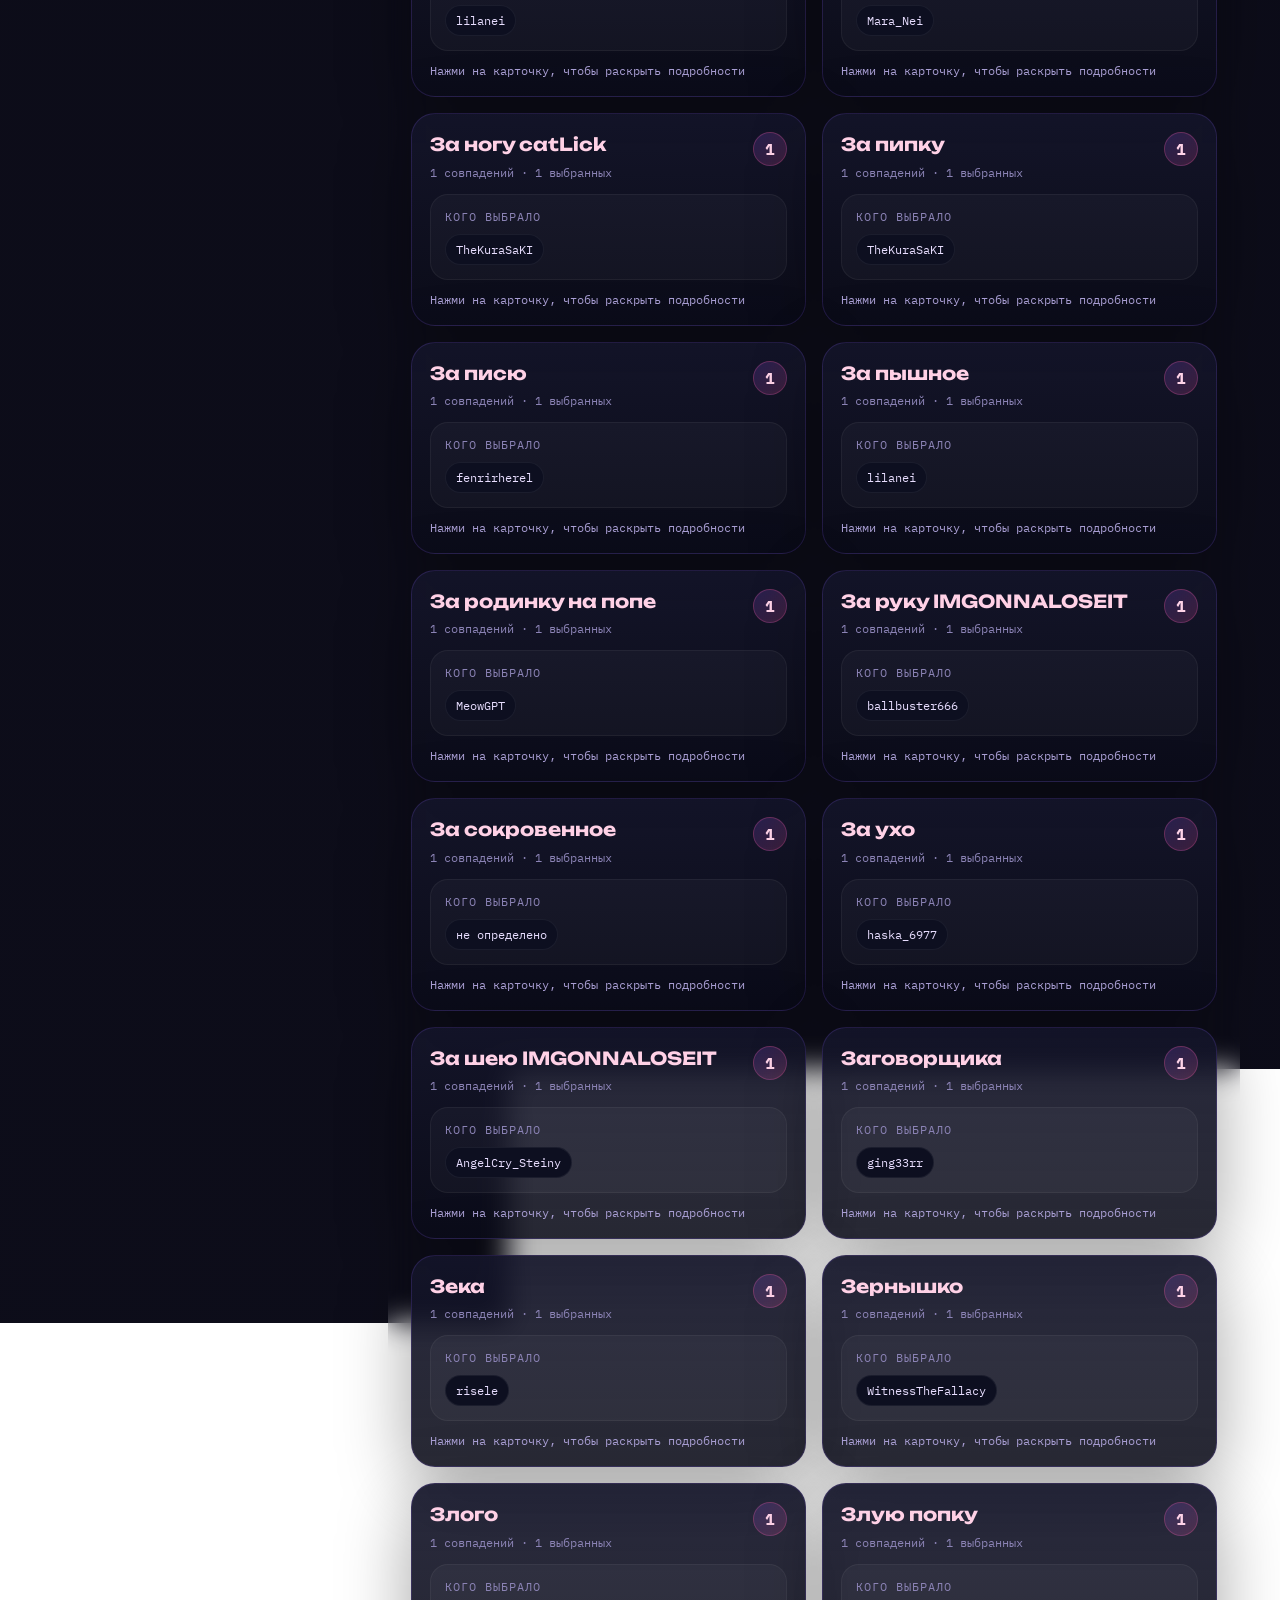
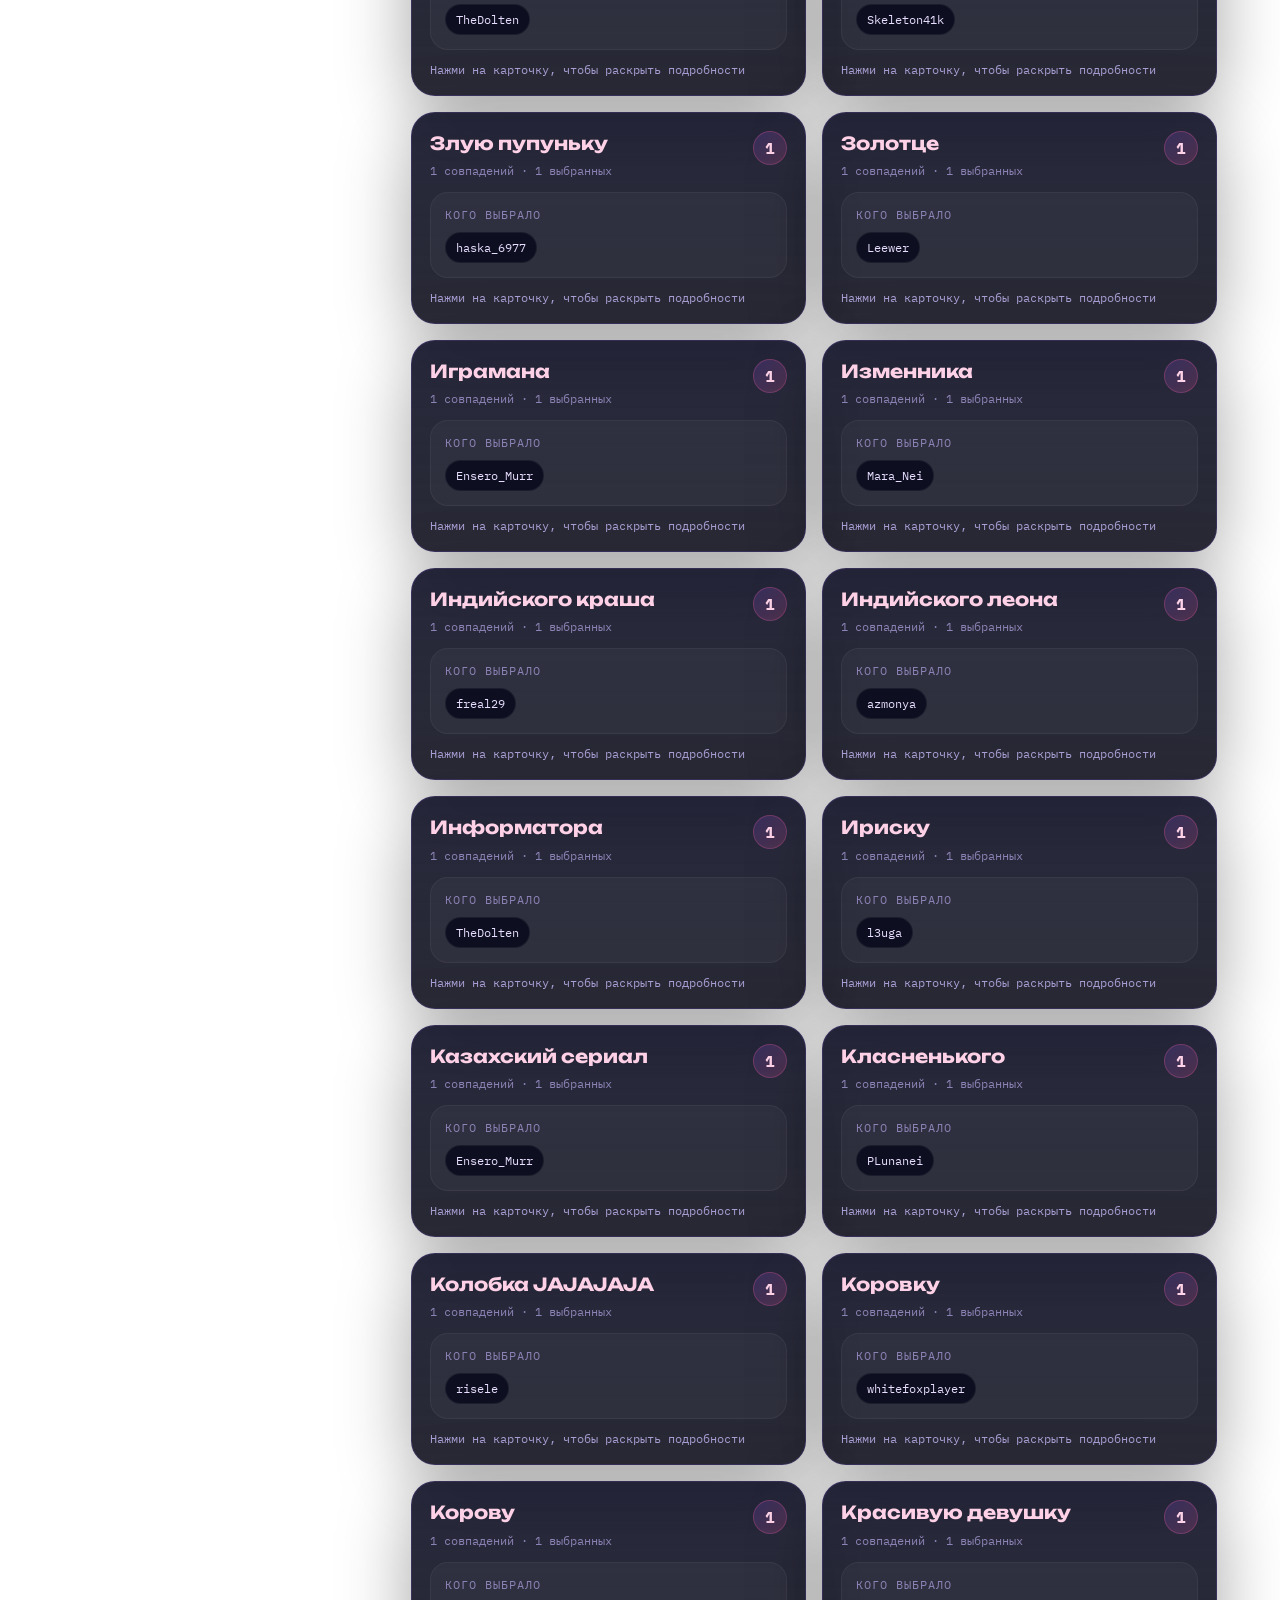
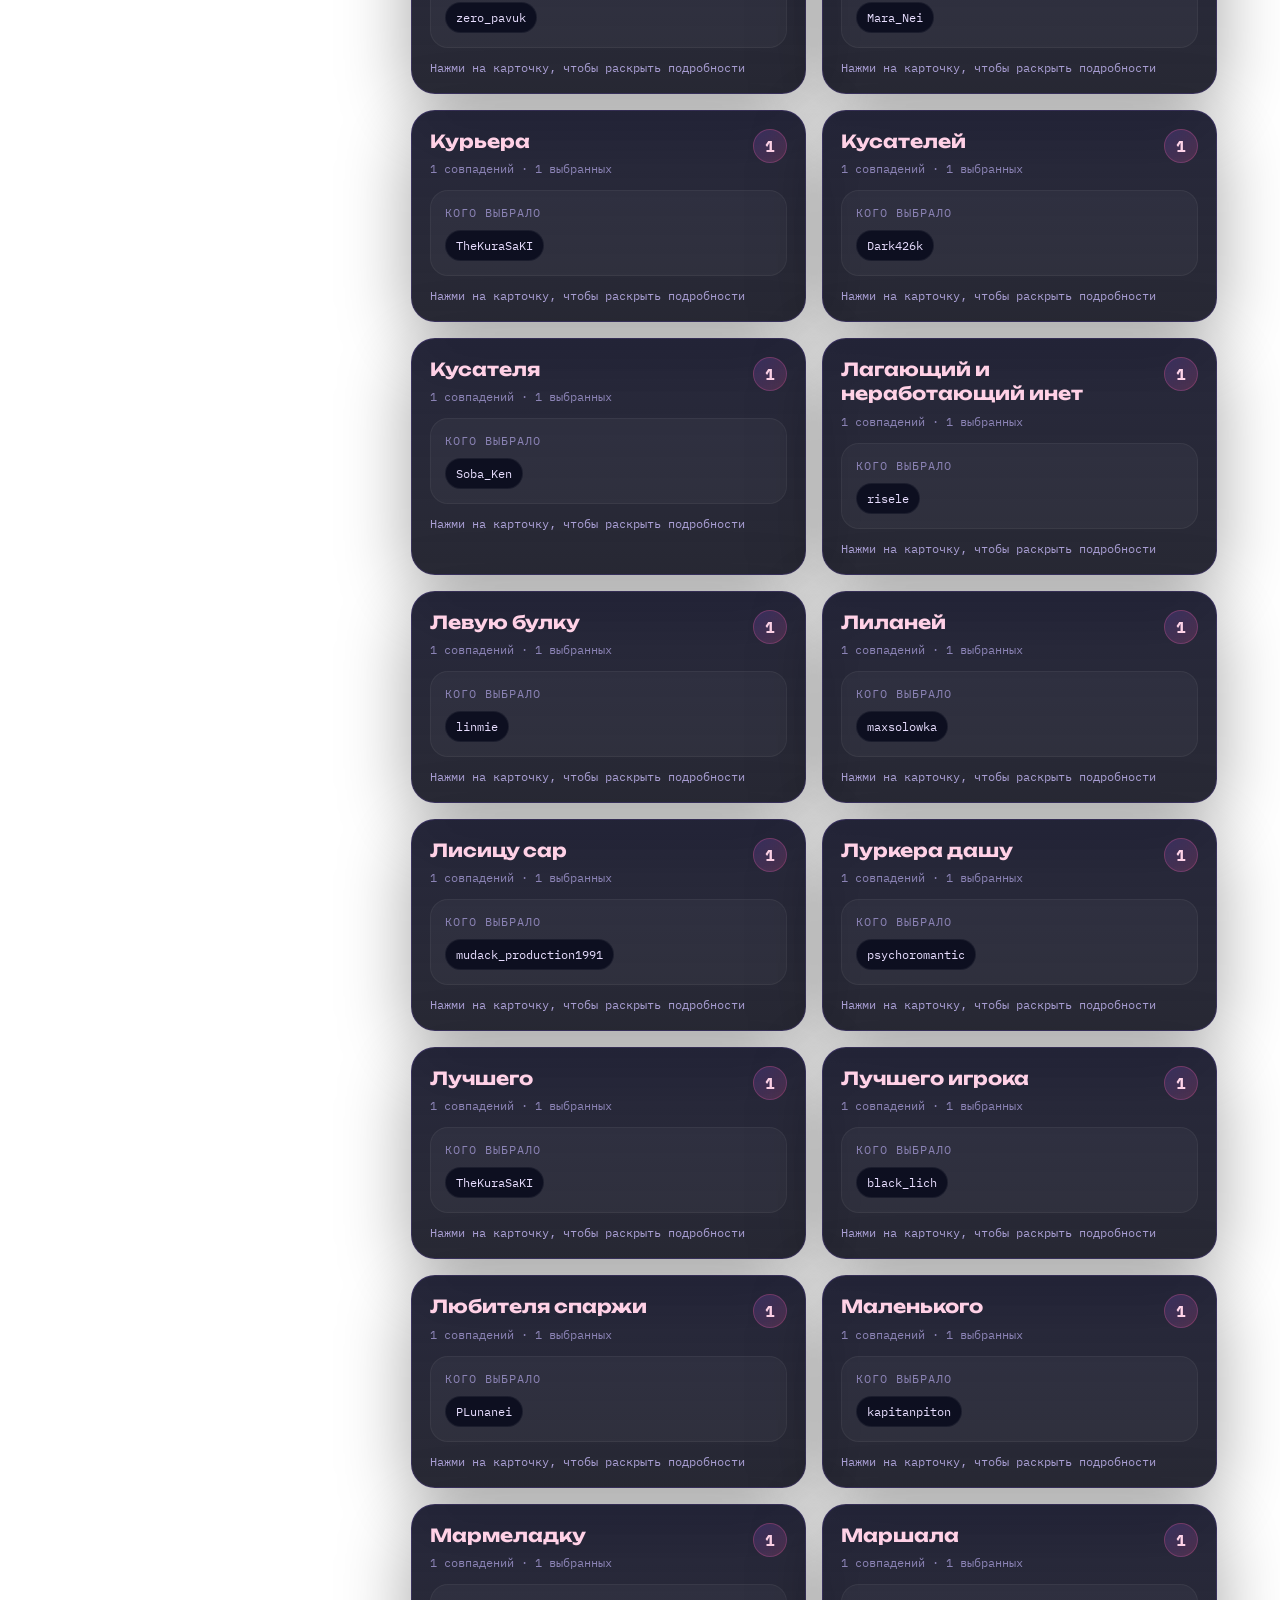
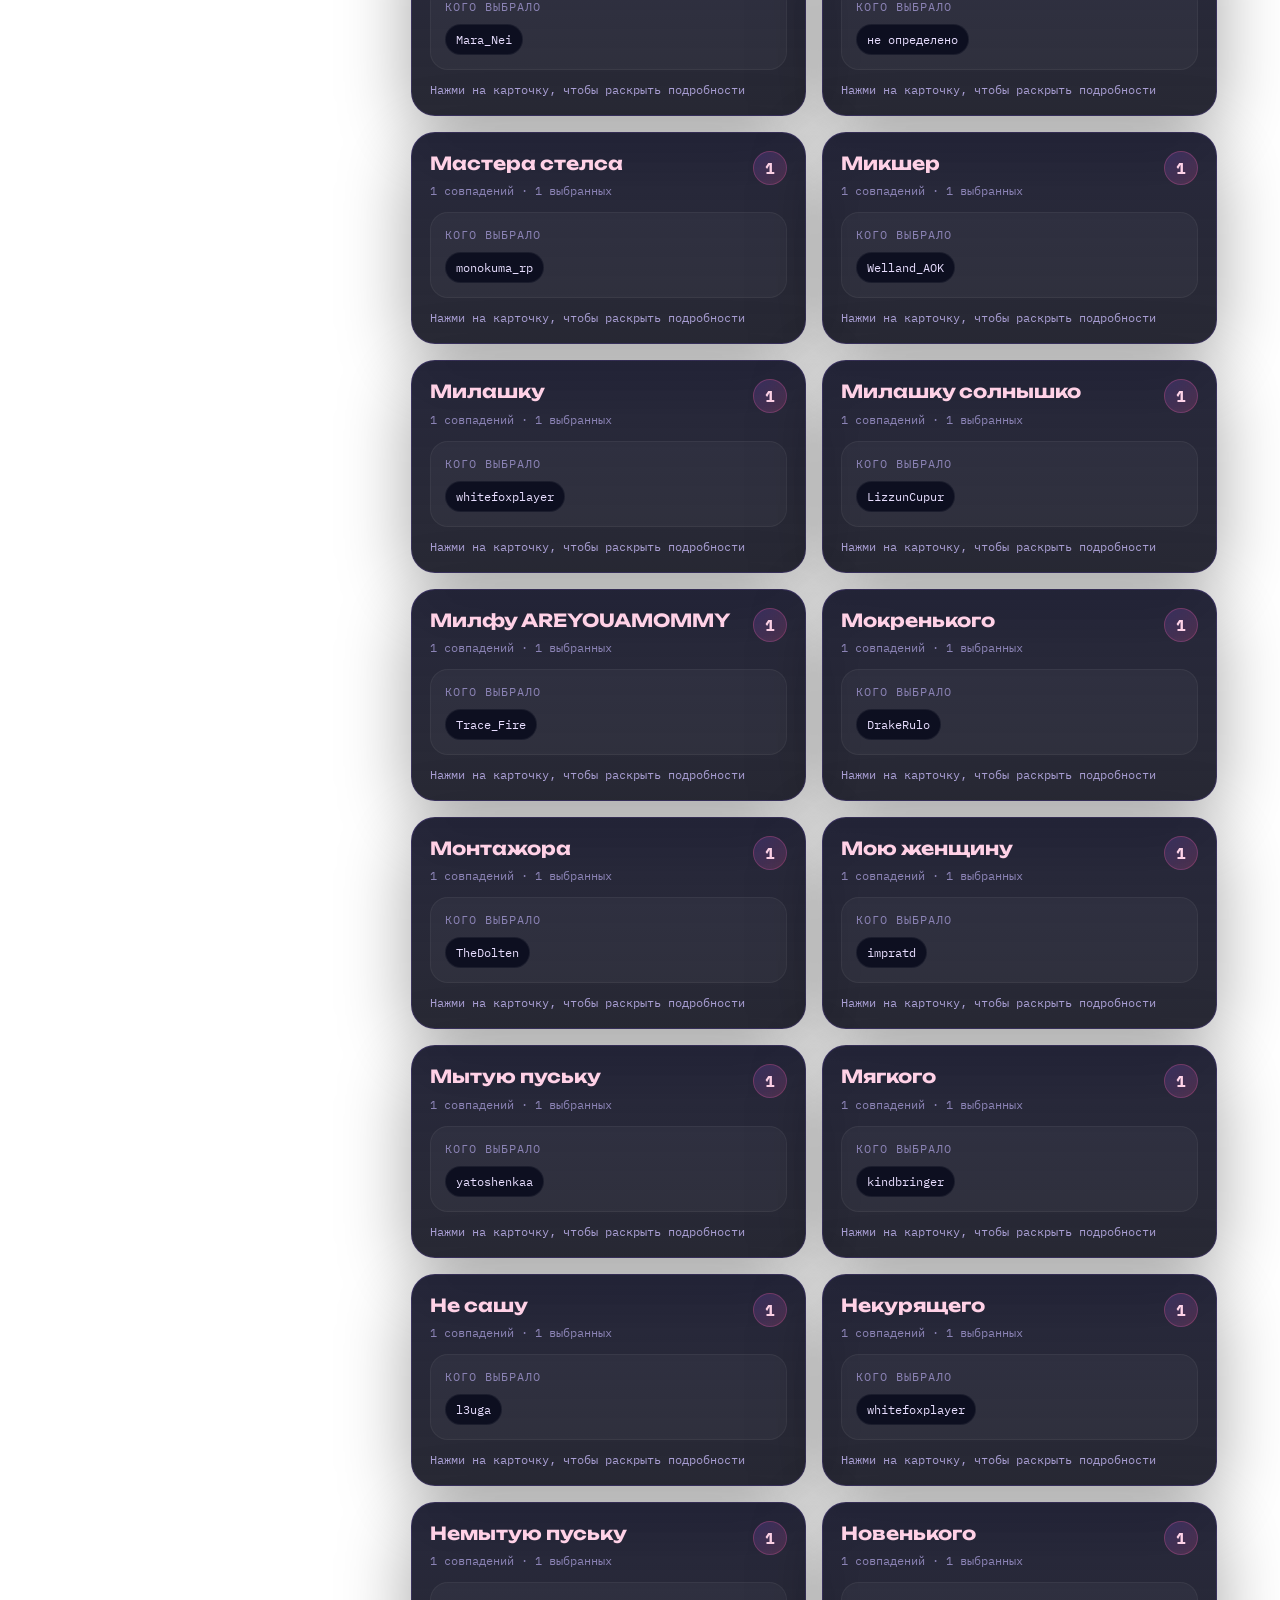
==== commit a5f645e1: "Update footer text for clarity and fun" ====
--- a/index.html
+++ b/index.html
@@ -24,6 +24,7 @@
         <nav class="nav" aria-label="Навигация по сайту">
           <a class="active" href="index.html">Все куси</a>
           <a href="popki.html">Попки</a>
+          <a class="achievements-nav-link" href="achievements.html" title="Нужно войти через Twitch">Достижения</a>
         </nav>
       </div>
 
@@ -115,12 +116,41 @@
     </section>
 
     <footer class="footer">
-      <span>Сайт для GitHub Pages</span>
+      <span>Сайт для веселья</span>
       <span class="footer-dot">•</span>
-      <span>Файл данных: <code>data/kus_site_data.json</code></span>
+      <span>Топ</span>
     </footer>
   </main>
 
+
+  <div id="d20Widget" class="d20-widget" title="Бросить d20" aria-label="Бросить d20">
+    <div id="d20Bubble" class="d20-bubble">Скоро будет</div>
+
+    <button id="d20Dice" class="d20-dice d20-clean" type="button" aria-label="Бросить d20">
+      <svg class="d20-svg" viewBox="0 0 200 200" aria-hidden="true">
+        <!-- светлый d20 с увеличенной центральной гранью -->
+        <polygon points="100,12 180,58 178,138 100,188 22,138 20,58"
+                 fill="#f7f9ff" stroke="#0d0f1d" stroke-width="5" stroke-linejoin="round"/>
+
+        <polygon points="100,12 180,58 122,58" fill="#e8eeff" stroke="#0d0f1d" stroke-width="4" stroke-linejoin="round"/>
+        <polygon points="100,12 78,58 20,58" fill="#f3f6ff" stroke="#0d0f1d" stroke-width="4" stroke-linejoin="round"/>
+        <polygon points="78,58 100,12 122,58" fill="#eef3ff" stroke="#0d0f1d" stroke-width="4" stroke-linejoin="round"/>
+
+        <polygon points="20,58 78,58 42,138 22,138" fill="#e1e8fb" stroke="#0d0f1d" stroke-width="4" stroke-linejoin="round"/>
+        <polygon points="122,58 180,58 178,138 158,138" fill="#dce5fb" stroke="#0d0f1d" stroke-width="4" stroke-linejoin="round"/>
+
+        <!-- центральная грань специально крупнее, число только здесь -->
+        <polygon class="d20-center-face" points="78,58 122,58 158,138 100,172 42,138"
+                 fill="#ffffff" stroke="#0d0f1d" stroke-width="5" stroke-linejoin="round"/>
+
+        <polygon points="22,138 42,138 100,188" fill="#d6e0f5" stroke="#0d0f1d" stroke-width="4" stroke-linejoin="round"/>
+        <polygon points="158,138 178,138 100,188" fill="#d6e0f5" stroke="#0d0f1d" stroke-width="4" stroke-linejoin="round"/>
+        <polygon points="42,138 100,172 158,138 100,188" fill="#edf2ff" stroke="#0d0f1d" stroke-width="4" stroke-linejoin="round"/>
+
+        <text id="d20Main" class="d20-svg-number" x="100" y="122" text-anchor="middle">20</text>
+      </svg>
+    </button>
+  </div>
 
   <div id="petCat" class="pet-cat" title="Погладить кота" aria-label="Погладить кота" role="button" tabindex="0">
     <div class="cat-bubble" id="catBubble">мяу</div>
--- a/style.css
+++ b/style.css
@@ -91,8 +91,6 @@
 @media(max-width:860px){.stats{grid-template-columns:1fr}.hero-card{grid-template-columns:1fr}.hero-icon{width:82px;height:82px;font-size:42px}h1{font-size:clamp(38px,13vw,58px)}}
 @media(max-width:720px){.auth-panel{align-items:stretch;flex-direction:column}.auth-actions{justify-content:stretch}.auth-actions button{width:100%}.wrap{padding:20px 14px 52px}.hero-topline,.panel-head,.controls{align-items:stretch;flex-direction:column}.controls{justify-content:stretch}input,select,button{min-width:0;width:100%}.panel,.hero-card,.meta-card,.stat{border-radius:22px}.grid{grid-template-columns:1fr}}
 
-
-/* Кнопка фоновой музыки */
 .music-toggle{
   position:fixed;
   top:18px;
@@ -121,7 +119,6 @@
   color:#cfc6ef;
 }
 
-/* Интерактивный кот */
 .pet-cat{
   position:fixed;
   right:22px;
@@ -269,3 +266,728 @@
   .pet-cat{right:14px;bottom:14px;transform:scale(.86);transform-origin:right bottom}
   .cat-bubble{right:0;bottom:88px}
 }
+
+.d20-widget{
+  position:fixed;
+  left:16px;
+  bottom:16px;
+  z-index:120;
+  user-select:none;
+  transform:scale(.72);
+  transform-origin:left bottom;
+}
+.d20-bubble{
+  position:absolute;
+  left:4px;
+  bottom:154px;
+  padding:8px 12px;
+  border-radius:15px 15px 15px 4px;
+  background:rgba(255,255,255,.13);
+  border:1px solid rgba(255,255,255,.32);
+  color:#ffffff;
+  font-size:12px;
+  white-space:nowrap;
+  opacity:0;
+  transform:translateY(8px);
+  transition:.2s ease;
+  pointer-events:none;
+  box-shadow:0 12px 34px rgba(0,0,0,.28);
+  backdrop-filter:blur(12px);
+}
+.d20-widget.show-bubble .d20-bubble{
+  opacity:1;
+  transform:translateY(0);
+}
+.d20-dice{
+  position:relative;
+  width:128px;
+  height:144px;
+  min-width:128px;
+  padding:0;
+  border:0;
+  border-radius:0;
+  background:transparent;
+  box-shadow:none;
+  display:block;
+  cursor:pointer;
+  transform-style:preserve-3d;
+  perspective:900px;
+  transition:transform .2s ease, filter .2s ease;
+  filter:drop-shadow(0 10px 18px rgba(0,0,0,.42)) drop-shadow(0 0 12px rgba(255,255,255,.13));
+}
+.d20-dice:hover,
+.d20-dice:focus-visible{
+  transform:translateY(-2px) scale(1.03);
+  filter:drop-shadow(0 12px 22px rgba(0,0,0,.48)) drop-shadow(0 0 16px rgba(255,255,255,.22)) brightness(1.06);
+  outline:none;
+}
+.d20-dice:focus-visible{
+  box-shadow:0 0 0 4px rgba(124,231,255,.22);
+}
+.d20-dice.rolling{
+  animation:d20roll .95s cubic-bezier(.2,.75,.25,1);
+}
+.d20-svg{
+  width:100%;
+  height:100%;
+  display:block;
+  overflow:hidden;
+}
+.d20-num{
+  position:absolute;
+  font-family:'IBM Plex Mono', monospace;
+  font-weight:900;
+  color:#101020;
+  line-height:1;
+  pointer-events:none;
+  text-shadow:0 1px 0 rgba(255,255,255,.55);
+}
+.d20-main{
+  left:50%;
+  top:51%;
+  transform:translate(-50%,-50%);
+  font-size:30px;
+}
+.d20-top-left{
+  left:42px;
+  top:20px;
+  font-size:12px;
+  transform:rotate(-22deg);
+}
+.d20-top-right{
+  right:40px;
+  top:20px;
+  font-size:12px;
+  transform:rotate(22deg);
+}
+.d20-left{
+  left:27px;
+  top:59px;
+  font-size:17px;
+  transform:rotate(-28deg);
+}
+.d20-right{
+  right:26px;
+  top:59px;
+  font-size:17px;
+  transform:rotate(28deg);
+}
+.d20-bottom-center{
+  left:50%;
+  bottom:22px;
+  transform:translateX(-50%);
+  font-size:22px;
+}
+.d20-left-edge,
+.d20-right-edge,
+.d20-bottom-left,
+.d20-bottom-right{
+  display:none;
+}
+.d20-spark{
+  position:absolute;
+  left:48px;
+  bottom:112px;
+  color:#7ce7ff;
+  font-size:22px;
+  text-shadow:0 0 16px rgba(124,231,255,.85);
+  animation:d20Spark .75s ease forwards;
+  pointer-events:none;
+}
+@keyframes d20roll{
+  0%{transform:rotateX(0deg) rotateY(0deg) rotateZ(0deg) scale(1)}
+  18%{transform:rotateX(12deg) rotateY(-10deg) rotateZ(130deg) scale(1.04)}
+  42%{transform:rotateX(-12deg) rotateY(10deg) rotateZ(300deg) scale(1.06)}
+  68%{transform:rotateX(10deg) rotateY(-10deg) rotateZ(500deg) scale(1.03)}
+  100%{transform:rotateX(var(--rx,8deg)) rotateY(var(--ry,-8deg)) rotateZ(var(--rz,720deg)) scale(1)}
+}
+@keyframes d20Spark{
+  from{opacity:1;transform:translateY(0) scale(.8) rotate(-8deg)}
+  to{opacity:0;transform:translateY(-38px) scale(1.35) rotate(15deg)}
+}
+@media(max-width:720px){
+  .d20-widget{left:10px;bottom:10px;transform:scale(.58);transform-origin:left bottom}
+  .d20-bubble{left:0;bottom:154px}
+}
+.pet-cat{
+  position:fixed;
+  right:22px;
+  bottom:22px;
+  z-index:80;
+  cursor:pointer;
+  user-select:none;
+  outline:none;
+  transform-origin:bottom center;
+}
+.pet-cat:focus-visible .cat-body{
+  box-shadow:0 0 0 4px rgba(255,92,168,.24), 0 18px 48px rgba(0,0,0,.45);
+}
+.cat-body{
+  position:relative;
+  width:92px;
+  height:74px;
+  border-radius:42px 42px 34px 34px;
+  background:linear-gradient(180deg,#2a2b4a,#15162b);
+  border:2px solid rgba(255,255,255,.14);
+  box-shadow:0 18px 48px rgba(0,0,0,.45), inset 0 1px 0 rgba(255,255,255,.08);
+  transition:transform .18s ease, filter .18s ease;
+}
+.pet-cat:hover .cat-body,
+.pet-cat.happy .cat-body{
+  transform:translateY(-4px) scale(1.04);
+  filter:brightness(1.08);
+}
+.cat-ear{
+  position:absolute;
+  top:-18px;
+  width:32px;
+  height:32px;
+  background:#252642;
+  border:2px solid rgba(255,255,255,.14);
+  transform:rotate(45deg);
+  border-radius:7px;
+}
+.cat-ear-left{left:15px}
+.cat-ear-right{right:15px}
+.cat-face{
+  position:absolute;
+  inset:17px 13px 9px;
+  display:flex;
+  align-items:center;
+  justify-content:center;
+  gap:15px;
+  color:#ffd1e6;
+  font-weight:900;
+}
+.cat-eye{
+  width:9px;
+  height:14px;
+  border-radius:999px;
+  background:#ff5ca8;
+  box-shadow:0 0 14px rgba(255,92,168,.85);
+  animation:catBlink 5.5s infinite;
+}
+.cat-mouth{
+  position:absolute;
+  bottom:6px;
+  font-size:20px;
+  color:#efe7ff;
+  line-height:1;
+}
+.cat-paw{
+  position:absolute;
+  bottom:-5px;
+  width:22px;
+  height:12px;
+  border-radius:999px;
+  background:#20213a;
+  border:1px solid rgba(255,255,255,.1);
+}
+.cat-paw-left{left:22px}
+.cat-paw-right{right:22px}
+.cat-tail{
+  position:absolute;
+  right:-25px;
+  top:25px;
+  width:45px;
+  height:45px;
+  border:8px solid #252642;
+  border-left:0;
+  border-bottom:0;
+  border-radius:0 34px 0 0;
+  transform:rotate(25deg);
+  transform-origin:left bottom;
+  animation:tailMove 1.35s ease-in-out infinite;
+}
+.cat-bubble{
+  position:absolute;
+  right:6px;
+  bottom:90px;
+  padding:9px 12px;
+  border-radius:15px 15px 4px 15px;
+  background:rgba(255,92,168,.18);
+  border:1px solid rgba(255,92,168,.36);
+  color:#ffd1e6;
+  font-size:12px;
+  opacity:0;
+  transform:translateY(8px);
+  transition:.2s ease;
+  white-space:nowrap;
+  box-shadow:0 12px 34px rgba(0,0,0,.28);
+  backdrop-filter:blur(12px);
+}
+.pet-cat:hover .cat-bubble,
+.pet-cat.happy .cat-bubble{
+  opacity:1;
+  transform:translateY(0);
+}
+.cat-count{
+  position:absolute;
+  right:-8px;
+  bottom:-8px;
+  min-width:30px;
+  height:30px;
+  display:grid;
+  place-items:center;
+  border-radius:999px;
+  background:linear-gradient(135deg,var(--violet),var(--pink));
+  color:white;
+  font-size:12px;
+  font-weight:900;
+  border:1px solid rgba(255,255,255,.18);
+  box-shadow:0 10px 24px rgba(0,0,0,.32);
+}
+.cat-heart{
+  position:absolute;
+  left:34px;
+  bottom:72px;
+  color:#ff5ca8;
+  font-size:22px;
+  text-shadow:0 0 16px rgba(255,92,168,.8);
+  animation:heartFly .85s ease forwards;
+  pointer-events:none;
+}
+.pet-cat.pet-shake{animation:catPet .34s ease}
+@keyframes tailMove{0%,100%{transform:rotate(20deg)}50%{transform:rotate(40deg)}}
+@keyframes heartFly{from{opacity:1;transform:translateY(0) scale(.75) rotate(-8deg)}to{opacity:0;transform:translateY(-52px) scale(1.45) rotate(12deg)}}
+@keyframes catPet{0%,100%{transform:rotate(0deg)}25%{transform:rotate(-3deg)}75%{transform:rotate(3deg)}}
+@keyframes catBlink{0%,92%,100%{transform:scaleY(1)}95%{transform:scaleY(.12)}}
+@media(max-width:720px){
+  .pet-cat{right:14px;bottom:14px;transform:scale(.86);transform-origin:right bottom}
+  .cat-bubble{right:0;bottom:88px}
+}
+
+.d20-widget{
+  position:fixed;
+  left:14px;
+  bottom:14px;
+  z-index:120;
+  user-select:none;
+  transform:scale(.74);
+  transform-origin:left bottom;
+}
+.d20-bubble{
+  position:absolute;
+  left:8px;
+  bottom:202px;
+  padding:9px 13px;
+  border-radius:15px 15px 15px 4px;
+  background:rgba(255,255,255,.13);
+  border:1px solid rgba(255,255,255,.32);
+  color:#ffffff;
+  font-size:12px;
+  white-space:nowrap;
+  opacity:0;
+  transform:translateY(8px);
+  transition:.2s ease;
+  pointer-events:none;
+  box-shadow:0 12px 34px rgba(0,0,0,.28);
+  backdrop-filter:blur(12px);
+}
+.d20-widget.show-bubble .d20-bubble{
+  opacity:1;
+  transform:translateY(0);
+}
+.d20-dice{
+  position:relative;
+  width:170px;
+  height:190px;
+  min-width:170px;
+  padding:0;
+  border:0;
+  border-radius:0;
+  background:transparent;
+  box-shadow:none;
+  display:block;
+  cursor:pointer;
+  transform-style:preserve-3d;
+  perspective:1000px;
+  transition:transform .2s ease, filter .2s ease;
+  filter:drop-shadow(0 12px 24px rgba(0,0,0,.42)) drop-shadow(0 0 14px rgba(255,255,255,.12));
+}
+.d20-dice:hover,
+.d20-dice:focus-visible{
+  transform:translateY(-2px) scale(1.02);
+  filter:drop-shadow(0 14px 28px rgba(0,0,0,.48)) drop-shadow(0 0 18px rgba(255,255,255,.20)) brightness(1.05);
+  outline:none;
+}
+.d20-dice:focus-visible{
+  box-shadow:0 0 0 4px rgba(124,231,255,.22);
+}
+.d20-dice.rolling{
+  animation:d20roll 1.25s cubic-bezier(.2,.75,.25,1);
+}
+.d20-svg{
+  width:100%;
+  height:100%;
+  display:block;
+  overflow:visible;
+}
+.d20-num{
+  position:absolute;
+  font-family:'IBM Plex Mono', monospace;
+  font-weight:800;
+  color:#101020;
+  line-height:1;
+  pointer-events:none;
+  text-shadow:0 1px 0 rgba(255,255,255,.45);
+}
+.d20-main{
+  left:50%;
+  top:50%;
+  transform:translate(-50%,-50%);
+  font-size:38px;
+}
+.d20-top-left{
+  left:60px;
+  top:24px;
+  font-size:16px;
+  transform:rotate(-22deg);
+}
+.d20-top-right{
+  right:55px;
+  top:25px;
+  font-size:16px;
+  transform:rotate(24deg);
+}
+.d20-left{
+  left:44px;
+  top:76px;
+  font-size:22px;
+  transform:rotate(-32deg);
+}
+.d20-right{
+  right:34px;
+  top:74px;
+  font-size:22px;
+  transform:rotate(34deg);
+}
+.d20-left-edge{
+  left:16px;
+  top:108px;
+  font-size:16px;
+  transform:rotate(-86deg);
+}
+.d20-right-edge{
+  right:18px;
+  top:108px;
+  font-size:16px;
+  transform:rotate(88deg);
+}
+.d20-bottom-left{
+  left:42px;
+  bottom:34px;
+  font-size:18px;
+  transform:rotate(-52deg);
+}
+.d20-bottom-center{
+  left:50%;
+  bottom:22px;
+  transform:translateX(-50%);
+  font-size:28px;
+}
+.d20-bottom-right{
+  right:40px;
+  bottom:34px;
+  font-size:18px;
+  transform:rotate(52deg);
+}
+.d20-spark{
+  position:absolute;
+  left:68px;
+  bottom:150px;
+  color:#7ce7ff;
+  font-size:24px;
+  text-shadow:0 0 16px rgba(124,231,255,.85);
+  animation:d20Spark .85s ease forwards;
+  pointer-events:none;
+}
+@keyframes d20roll{
+  0%{transform:rotateX(0deg) rotateY(0deg) rotateZ(0deg) scale(1)}
+  18%{transform:rotateX(22deg) rotateY(-18deg) rotateZ(150deg) scale(1.04)}
+  42%{transform:rotateX(-24deg) rotateY(20deg) rotateZ(340deg) scale(1.07)}
+  68%{transform:rotateX(18deg) rotateY(-22deg) rotateZ(560deg) scale(1.03)}
+  100%{transform:rotateX(var(--rx,16deg)) rotateY(var(--ry,-14deg)) rotateZ(var(--rz,720deg)) scale(1)}
+}
+@keyframes d20Spark{
+  from{opacity:1;transform:translateY(0) scale(.8) rotate(-8deg)}
+  to{opacity:0;transform:translateY(-48px) scale(1.45) rotate(15deg)}
+}
+@media(max-width:720px){
+  .d20-widget{left:10px;bottom:10px;transform:scale(.62);transform-origin:left bottom}
+  .d20-bubble{left:0;bottom:210px}
+}
+
+.d20-widget{
+  left:16px;
+  bottom:16px;
+}
+.d20-dice.d20-clean{
+  width:112px;
+  height:124px;
+  padding:0;
+  overflow:visible;
+  border:0;
+  background:transparent;
+  filter:drop-shadow(0 14px 24px rgba(0,0,0,.45));
+  transform-origin:center center;
+}
+.d20-dice.d20-clean:hover,
+.d20-dice.d20-clean:focus-visible{
+  transform:translateY(-2px) scale(1.03);
+}
+.d20-dice.d20-clean.rolling{
+  animation:d20rollClean 1.12s cubic-bezier(.18,.72,.2,1);
+}
+.d20-dice.d20-clean .d20-svg{
+  width:100%;
+  height:100%;
+  display:block;
+}
+.d20-svg-number{
+  font-family:'Unbounded','IBM Plex Mono',monospace;
+  font-size:42px;
+  font-weight:900;
+  fill:#0d0f1d;
+  dominant-baseline:middle;
+  pointer-events:none;
+  paint-order:stroke;
+  stroke:#ffffff;
+  stroke-width:2px;
+  stroke-linejoin:round;
+}
+.d20-bubble{
+  bottom:136px;
+}
+@keyframes d20rollClean{
+  0%   { transform:rotateX(0deg) rotateY(0deg) rotateZ(0deg) scale(1); }
+  24%  { transform:rotateX(8deg) rotateY(-7deg) rotateZ(155deg) scale(1.08); }
+  52%  { transform:rotateX(-6deg) rotateY(7deg) rotateZ(385deg) scale(1.05); }
+  78%  { transform:rotateX(4deg) rotateY(-5deg) rotateZ(610deg) scale(1.03); }
+  100% { transform:rotateX(var(--rx, 0deg)) rotateY(var(--ry, 0deg)) rotateZ(var(--rz, 720deg)) scale(1); }
+}
+@media(max-width:720px){
+  .d20-widget{left:10px;bottom:10px;transform:scale(.84);transform-origin:left bottom}
+  .d20-bubble{bottom:136px}
+}
+
+.nav a.auth-required{
+  position:relative;
+  opacity:.72;
+}
+.nav a.auth-required::after{
+  content:"Нужно войти через Twitch";
+  position:absolute;
+  left:50%;
+  top:calc(100% + 10px);
+  transform:translateX(-50%) translateY(-4px);
+  opacity:0;
+  pointer-events:none;
+  white-space:nowrap;
+  padding:8px 10px;
+  border-radius:12px;
+  background:#0b0d1c;
+  border:1px solid rgba(255,92,168,.35);
+  color:#ffd1e6;
+  font-size:11px;
+  box-shadow:var(--shadow-soft);
+  transition:.18s ease;
+  z-index:200;
+}
+.nav a.auth-required:hover::after{
+  opacity:1;
+  transform:translateX(-50%) translateY(0);
+}
+.site-notice{
+  position:fixed;
+  left:50%;
+  top:18px;
+  transform:translateX(-50%) translateY(-16px);
+  z-index:500;
+  max-width:min(520px,calc(100vw - 28px));
+  padding:12px 16px;
+  border-radius:16px;
+  background:rgba(13,15,32,.94);
+  border:1px solid rgba(255,92,168,.38);
+  color:#ffd1e6;
+  box-shadow:var(--shadow);
+  opacity:0;
+  pointer-events:none;
+  transition:.22s ease;
+  text-align:center;
+  font-size:13px;
+}
+.site-notice.show{
+  opacity:1;
+  transform:translateX(-50%) translateY(0);
+}
+.locked-box{
+  padding:18px 20px;
+  border-radius:20px;
+  background:#0b0d1c;
+  border:1px solid rgba(255,92,168,.25);
+  color:#ffd1e6;
+  line-height:1.7;
+}
+.achievements-grid{
+  display:grid;
+  grid-template-columns:repeat(auto-fit,minmax(260px,1fr));
+  gap:14px;
+}
+.achievement-card{
+  display:flex;
+  gap:14px;
+  align-items:flex-start;
+  min-height:150px;
+  padding:18px;
+  border-radius:22px;
+  background:linear-gradient(180deg,rgba(20,21,42,.92),rgba(11,12,25,.88));
+  border:1px solid rgba(141,95,255,.18);
+  box-shadow:var(--shadow-soft);
+  transition:.18s ease;
+}
+.achievement-card.unlocked{
+  border-color:rgba(255,92,168,.45);
+  background:linear-gradient(180deg,rgba(38,28,54,.96),rgba(18,14,32,.9));
+}
+.achievement-card.locked{
+  opacity:.58;
+  filter:saturate(.65);
+}
+.achievement-card.secret.unlocked{
+  border-color:rgba(124,231,255,.5);
+  background:linear-gradient(180deg,rgba(24,38,58,.94),rgba(12,20,34,.9));
+}
+.achievement-icon{
+  width:54px;
+  height:54px;
+  display:grid;
+  place-items:center;
+  flex:0 0 auto;
+  border-radius:18px;
+  background:linear-gradient(135deg,rgba(141,95,255,.24),rgba(255,92,168,.18));
+  border:1px solid rgba(255,255,255,.09);
+  font-size:26px;
+}
+.achievement-card h3{
+  margin:0;
+  font-size:16px;
+  color:#ffd1e6;
+}
+.achievement-card p{
+  margin:9px 0 12px;
+  color:var(--muted);
+  font-size:12px;
+  line-height:1.6;
+}
+.achievement-status{
+  display:inline-flex;
+  padding:6px 9px;
+  border-radius:999px;
+  background:#0d0f20;
+  border:1px solid rgba(255,255,255,.08);
+  color:#e8deff;
+  font-size:11px;
+}
+.achievement-card.unlocked .achievement-status{
+  background:rgba(255,92,168,.16);
+  border-color:rgba(255,92,168,.35);
+  color:#ffd1e6;
+}
+.achievement-toast-holder{
+  position:fixed;
+  right:18px;
+  bottom:132px;
+  z-index:100000;
+  display:flex;
+  flex-direction:column-reverse;
+  align-items:flex-end;
+  gap:10px;
+  pointer-events:none;
+}
+.achievement-toast{
+  position:relative;
+  width:min(360px,calc(100vw - 36px));
+  padding:18px 18px 16px;
+  border-radius:22px 22px 6px 22px;
+  background:
+    radial-gradient(circle at 12% 16%, rgba(255,255,255,.16), transparent 32%),
+    linear-gradient(135deg, rgba(141,95,255,.98), rgba(255,92,168,.96));
+  border:1px solid rgba(255,255,255,.28);
+  box-shadow:0 20px 60px rgba(0,0,0,.55), 0 0 34px rgba(255,92,168,.28);
+  color:#fff;
+  opacity:0;
+  transform:translateY(18px) scale(.94);
+  pointer-events:auto;
+  cursor:pointer;
+  text-align:left;
+  font-family:inherit;
+  overflow:hidden;
+  transition:.24s ease;
+  animation:achievementPulse 1.8s ease-in-out infinite;
+}
+.achievement-toast.show{
+  opacity:1;
+  transform:translateY(0) scale(1);
+}
+.achievement-toast-glow{
+  position:absolute;
+  inset:-60px auto auto -60px;
+  width:140px;
+  height:140px;
+  border-radius:50%;
+  background:rgba(255,255,255,.2);
+  pointer-events:none;
+}
+.achievement-toast b{
+  position:relative;
+  display:block;
+  color:#fff7fb;
+  font-size:14px;
+  margin-bottom:7px;
+  text-shadow:0 1px 0 rgba(0,0,0,.2);
+}
+.achievement-toast strong{
+  position:relative;
+  display:block;
+  color:#fff;
+  font-family:'Unbounded',sans-serif;
+  font-size:18px;
+  line-height:1.25;
+  margin-bottom:7px;
+}
+.achievement-toast small{
+  position:relative;
+  display:block;
+  color:#fff3fb;
+  font-size:12px;
+  line-height:1.45;
+  opacity:.92;
+}
+.achievement-toast em{
+  position:relative;
+  display:inline-flex;
+  margin-top:11px;
+  padding:5px 9px;
+  border-radius:999px;
+  background:rgba(0,0,0,.18);
+  color:#fff;
+  font-style:normal;
+  font-size:11px;
+  opacity:.9;
+}
+@keyframes achievementPulse{
+  0%,100%{box-shadow:0 20px 60px rgba(0,0,0,.55), 0 0 34px rgba(255,92,168,.28)}
+  50%{box-shadow:0 20px 70px rgba(0,0,0,.62), 0 0 52px rgba(255,92,168,.5)}
+}
+@media(max-width:720px){
+  .achievement-toast-holder{right:10px;bottom:110px;left:10px;align-items:stretch}
+  .achievement-toast{width:100%}
+  .achievements-grid{grid-template-columns:1fr}
+}
+
+.hero-topline{position:relative;z-index:1200;overflow:visible}
+.nav{position:relative;z-index:1300;overflow:visible}
+.nav a.auth-required::after{display:none!important}
+.site-notice{z-index:99999!important}
+.achievement-toast-holder{z-index:100000!important}
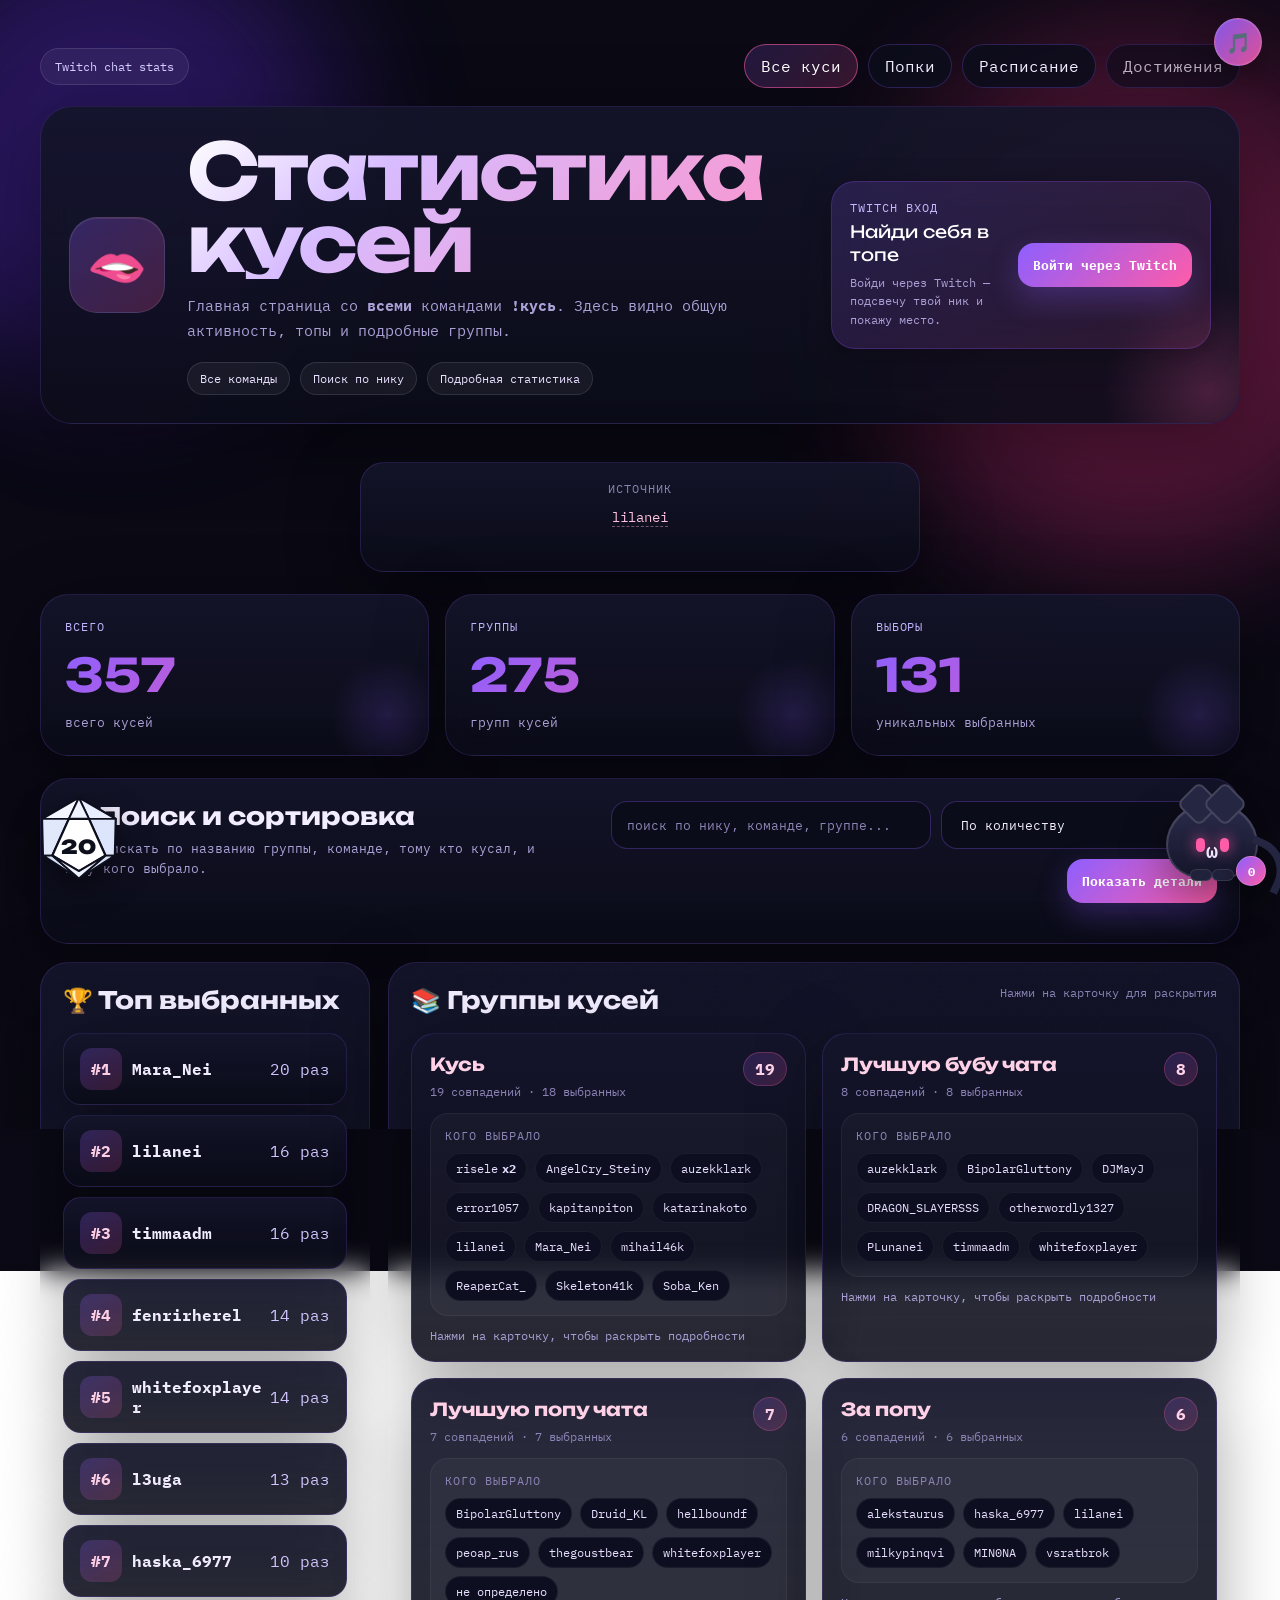
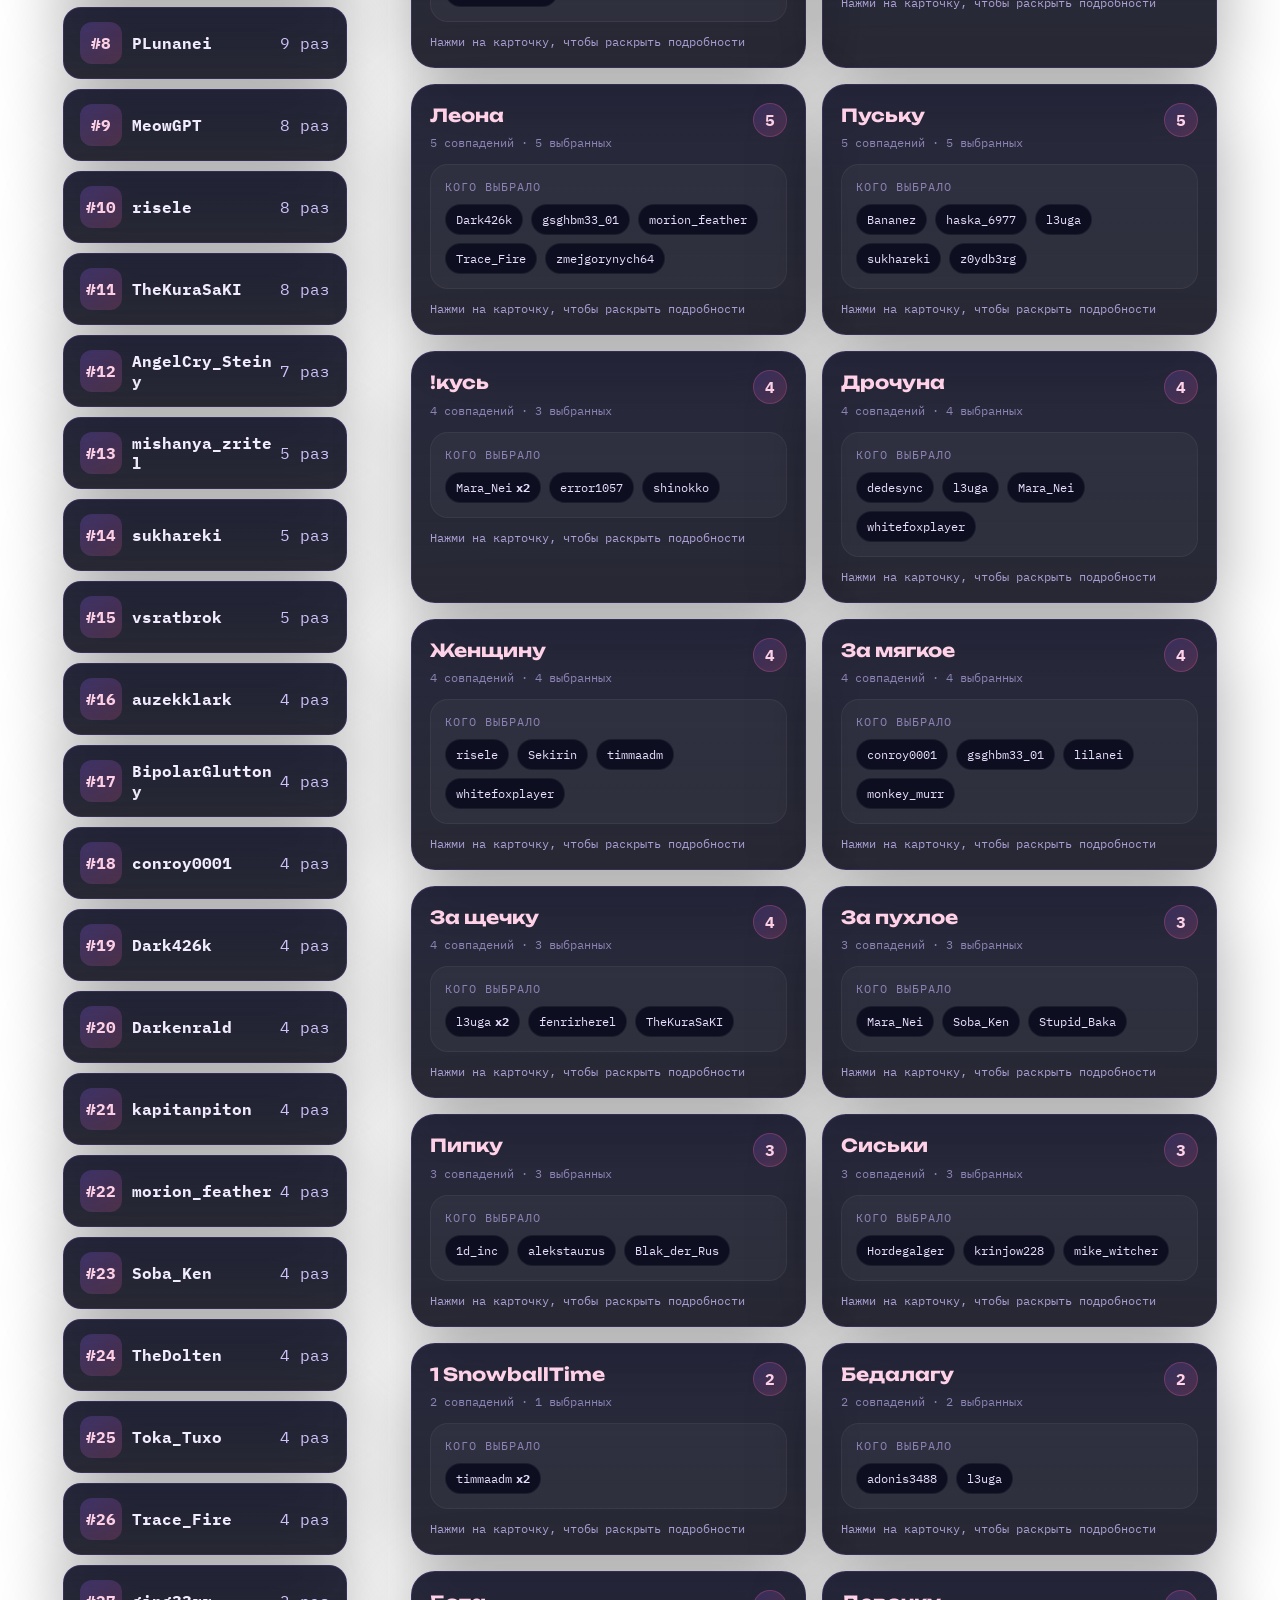
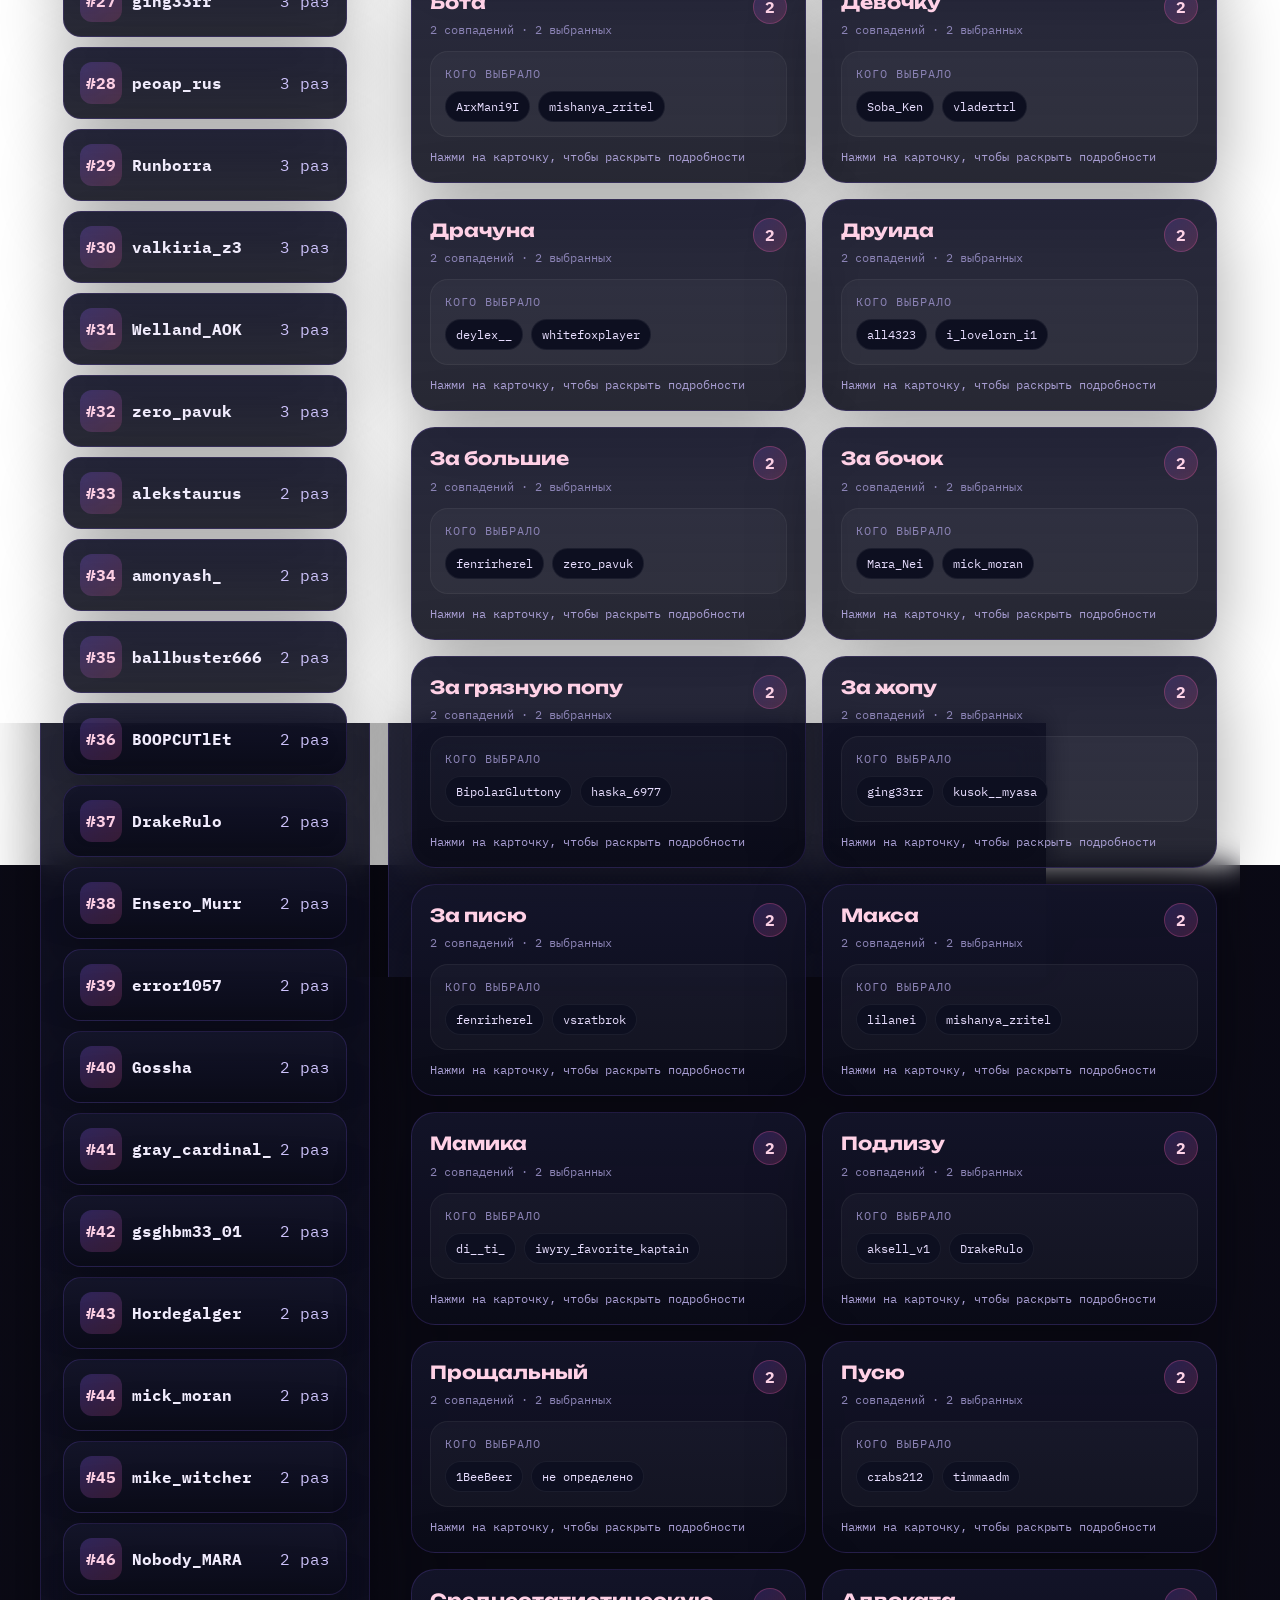
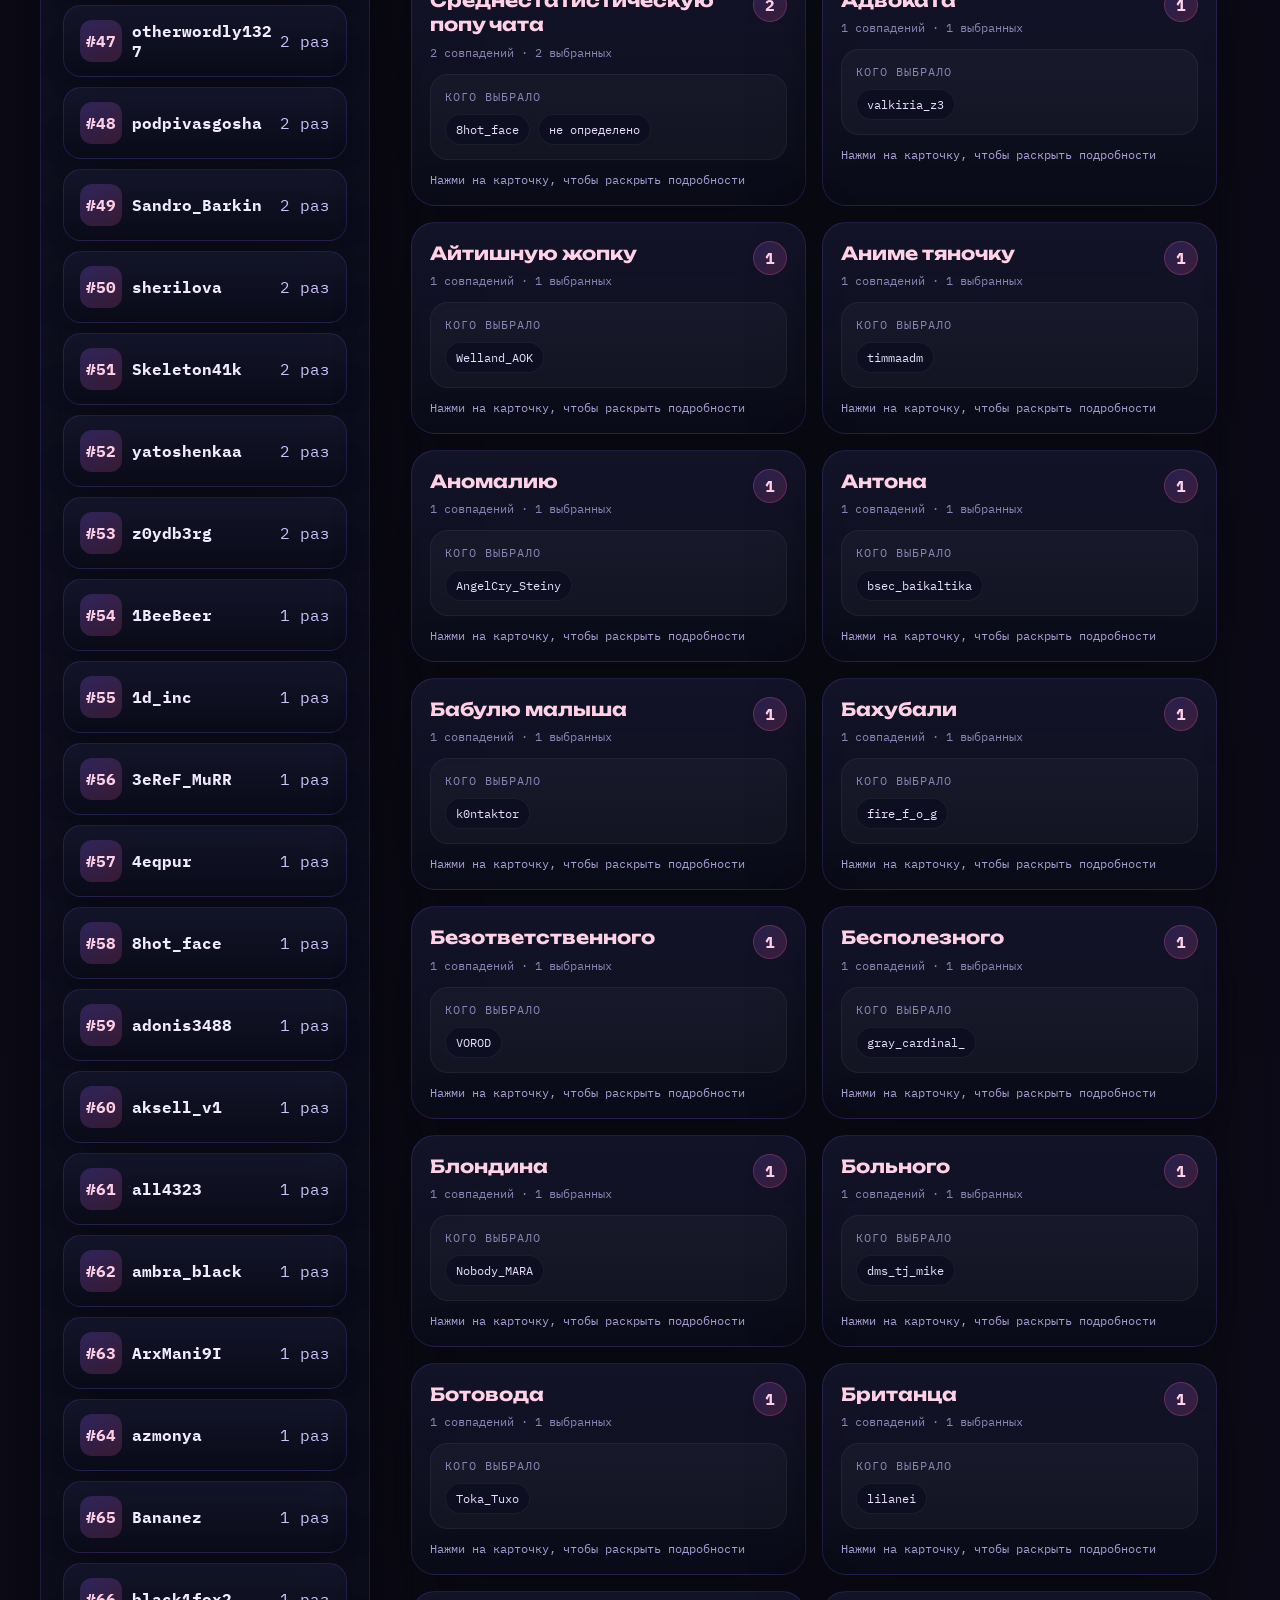
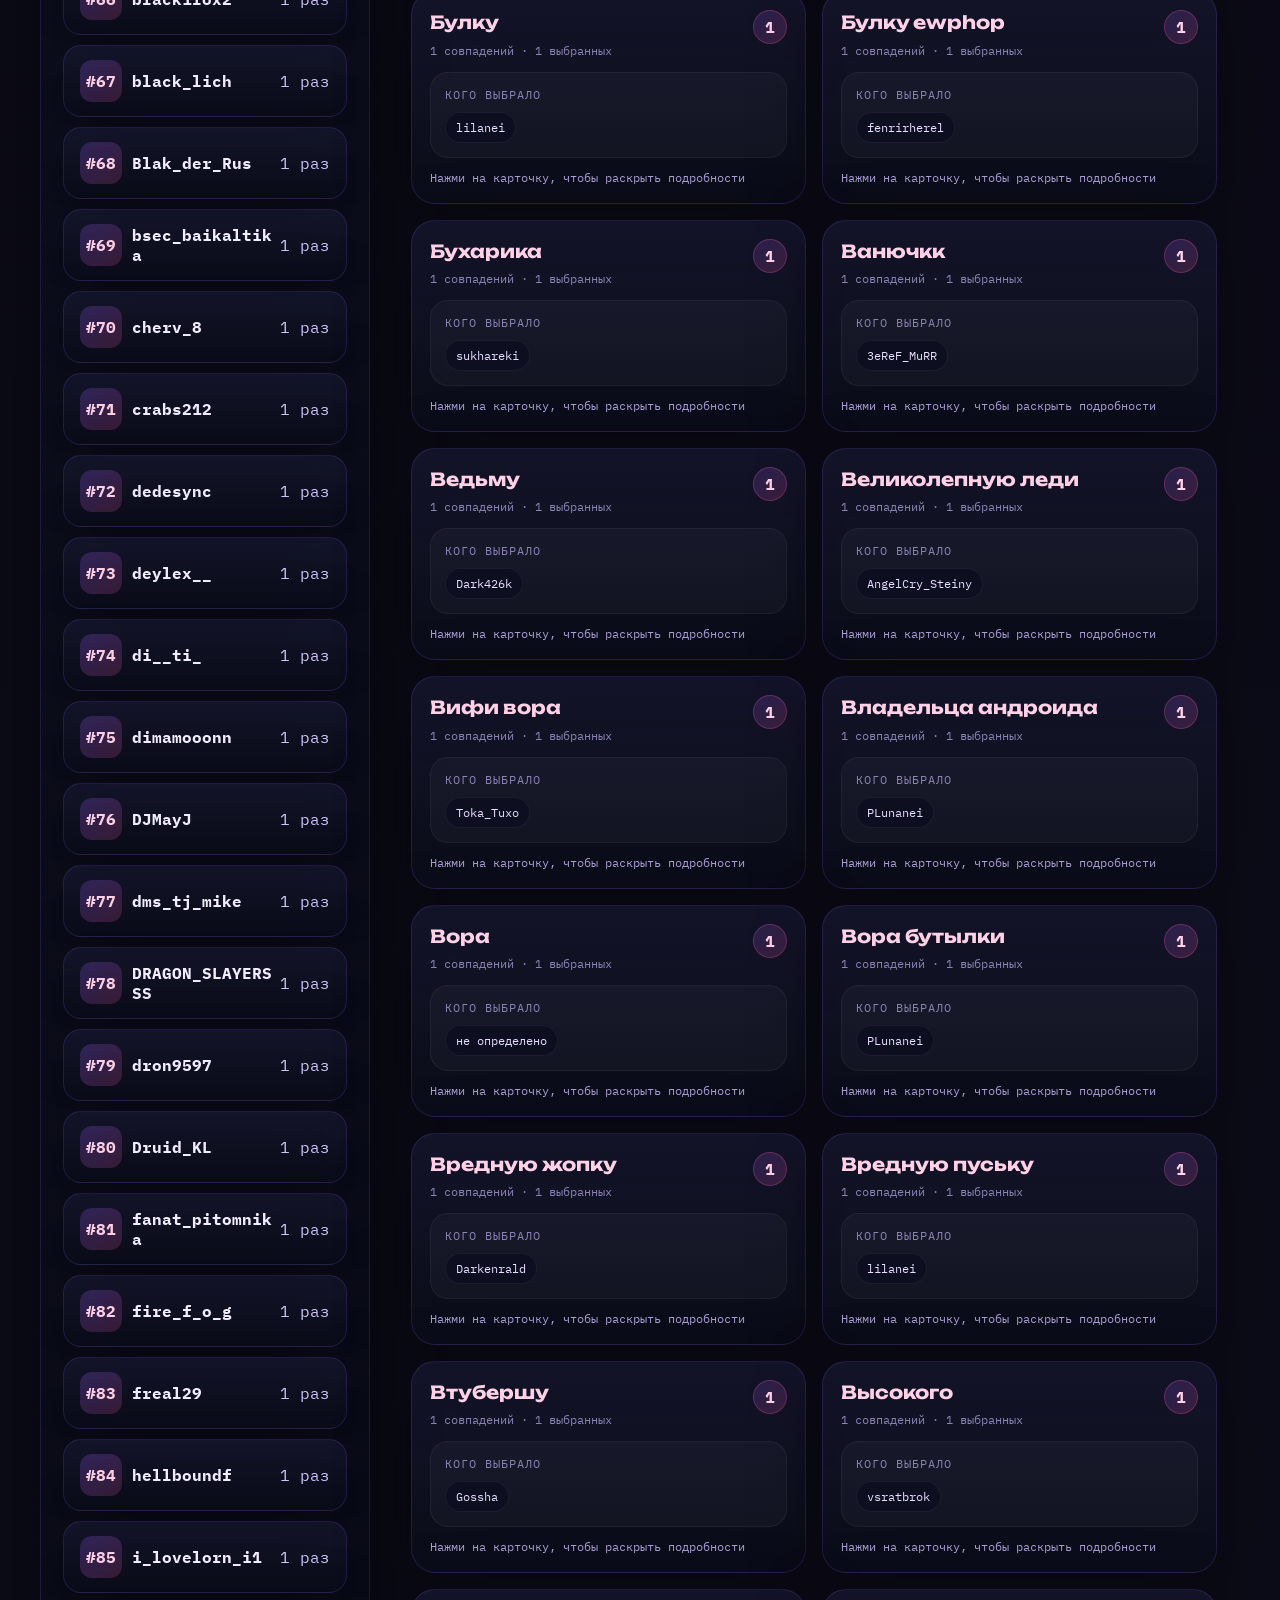
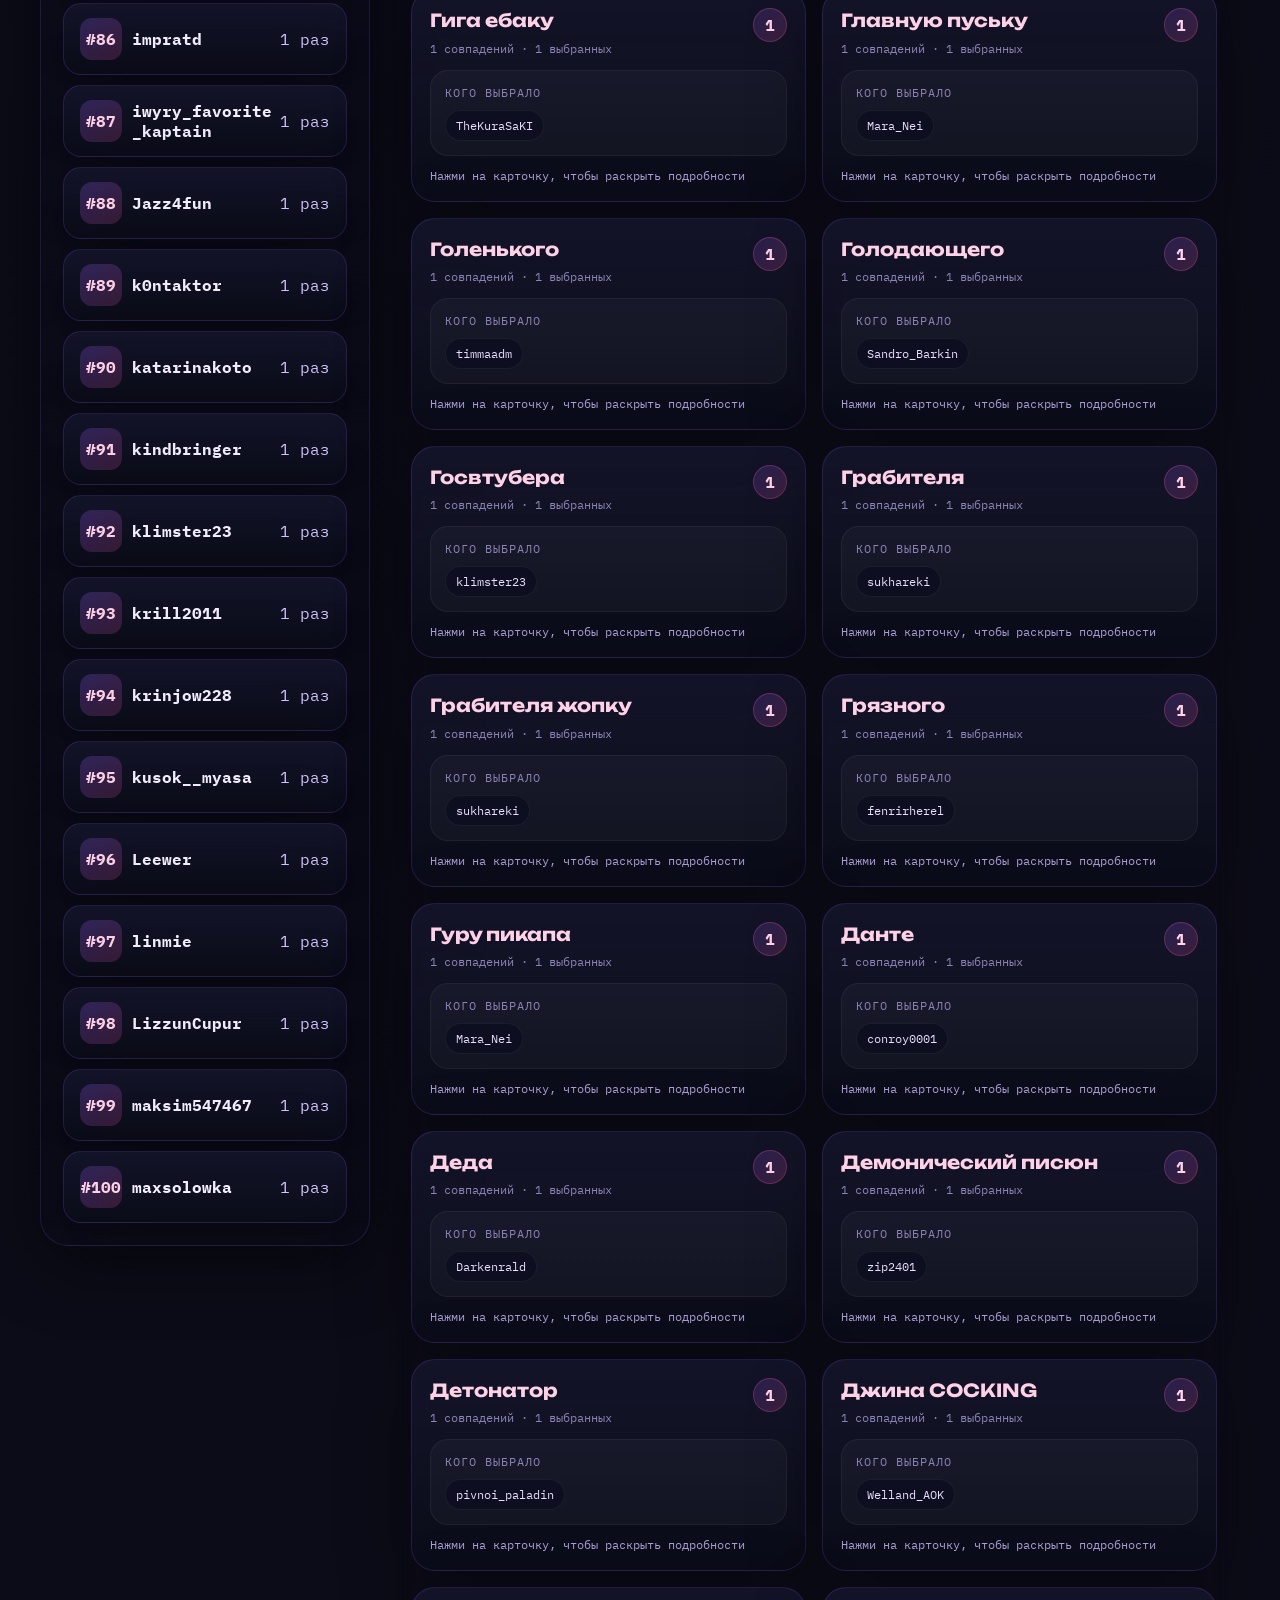
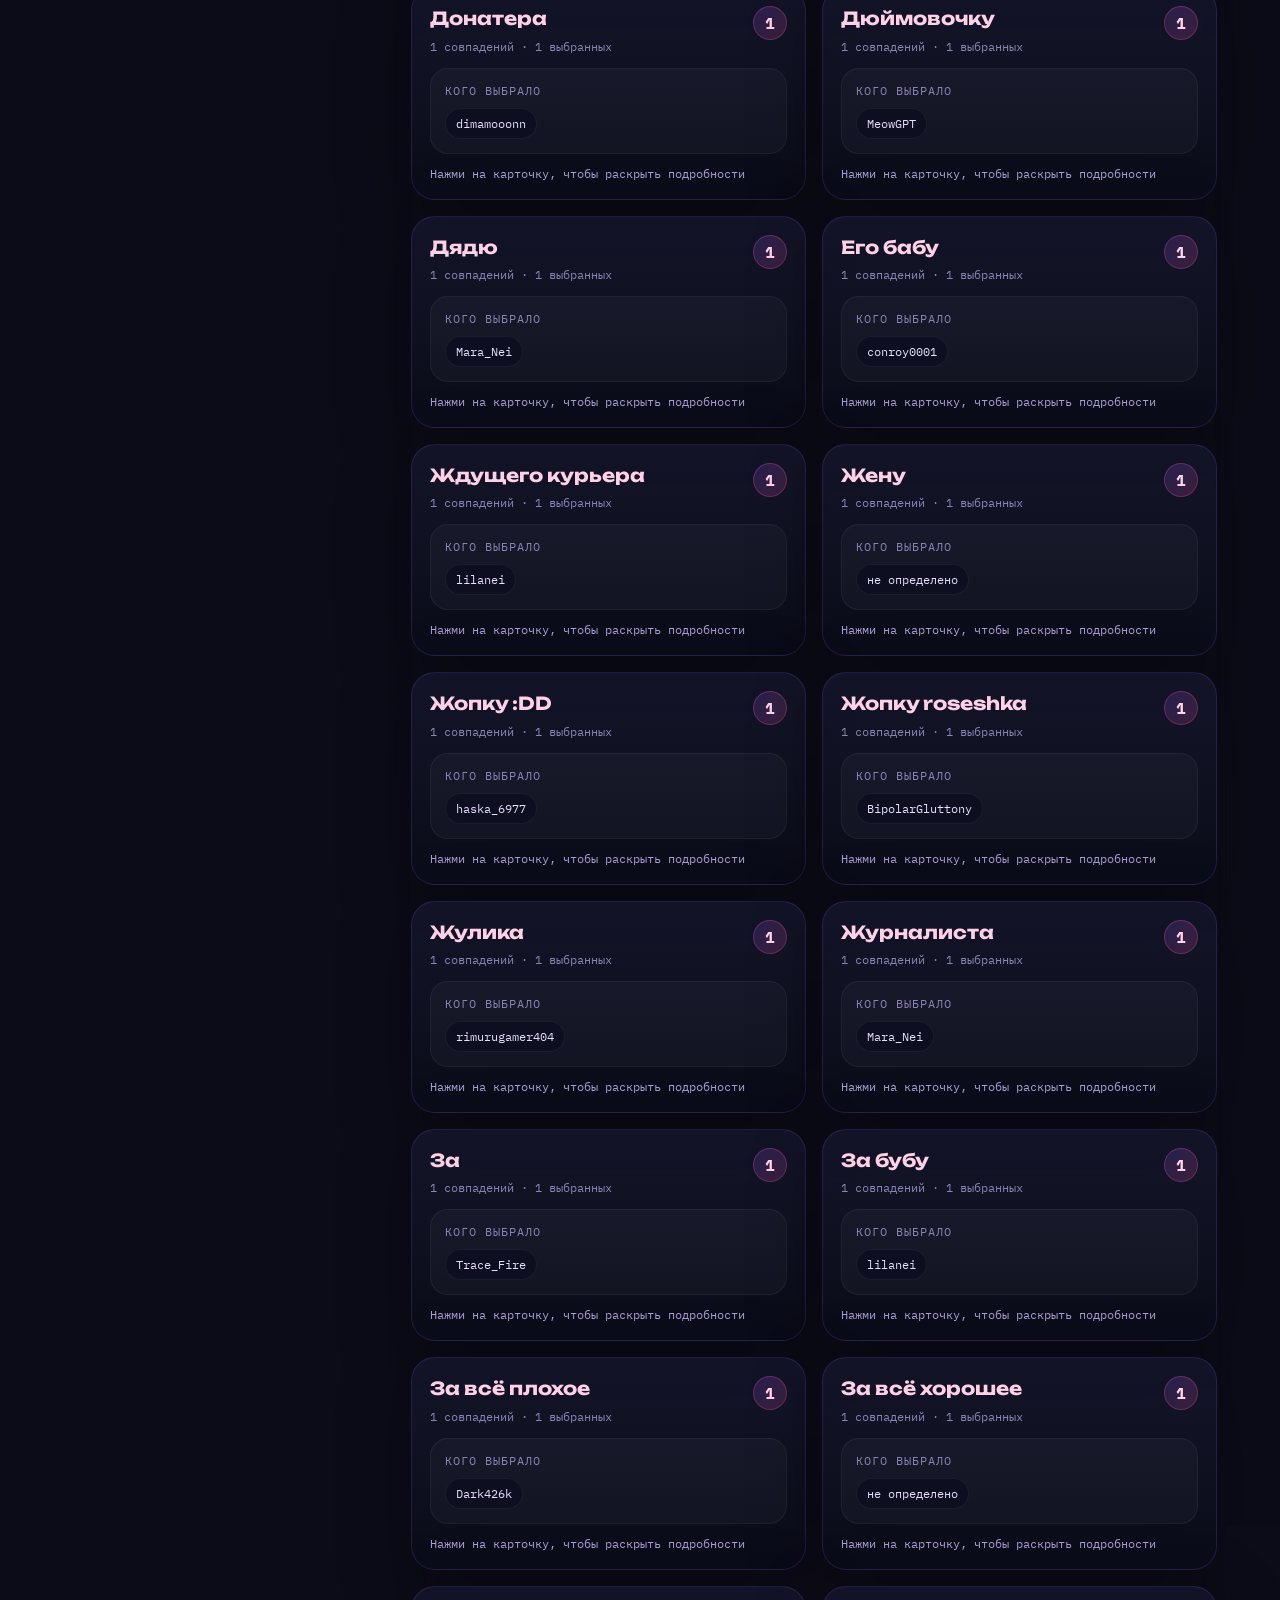
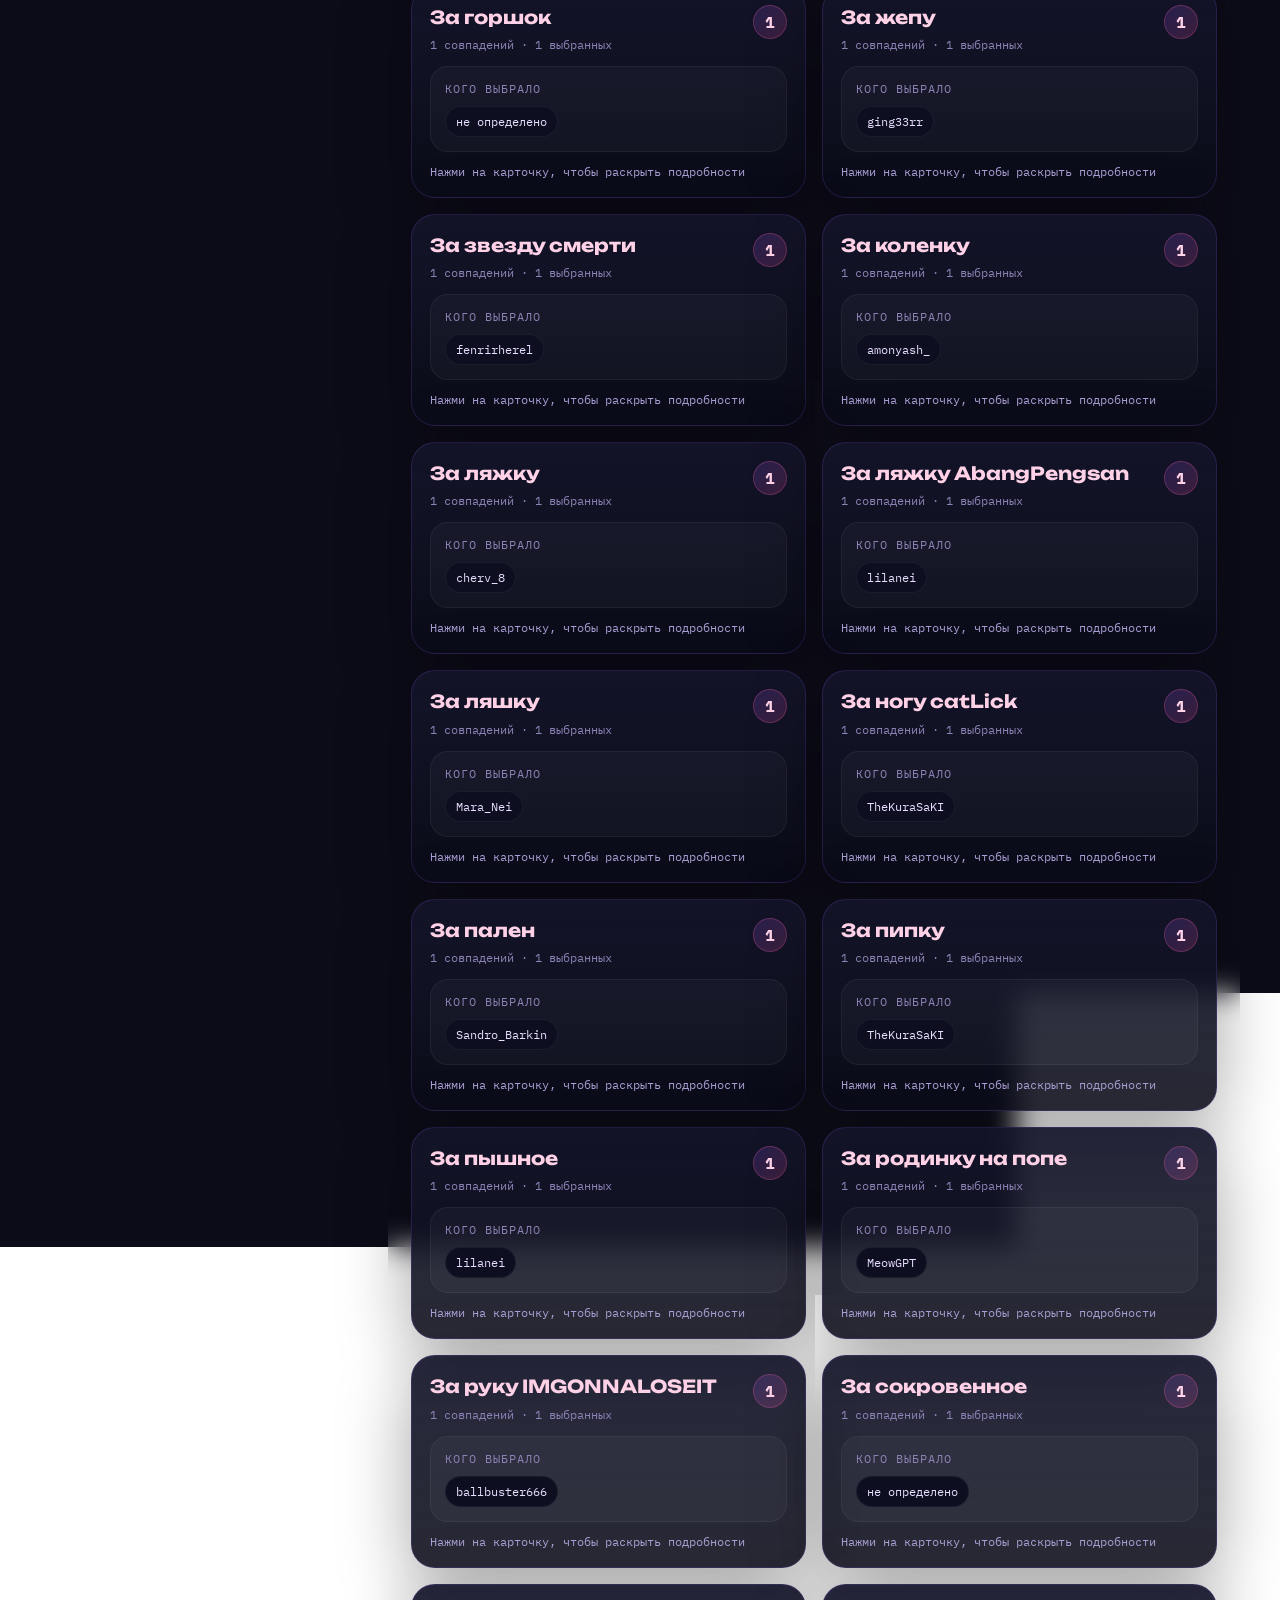
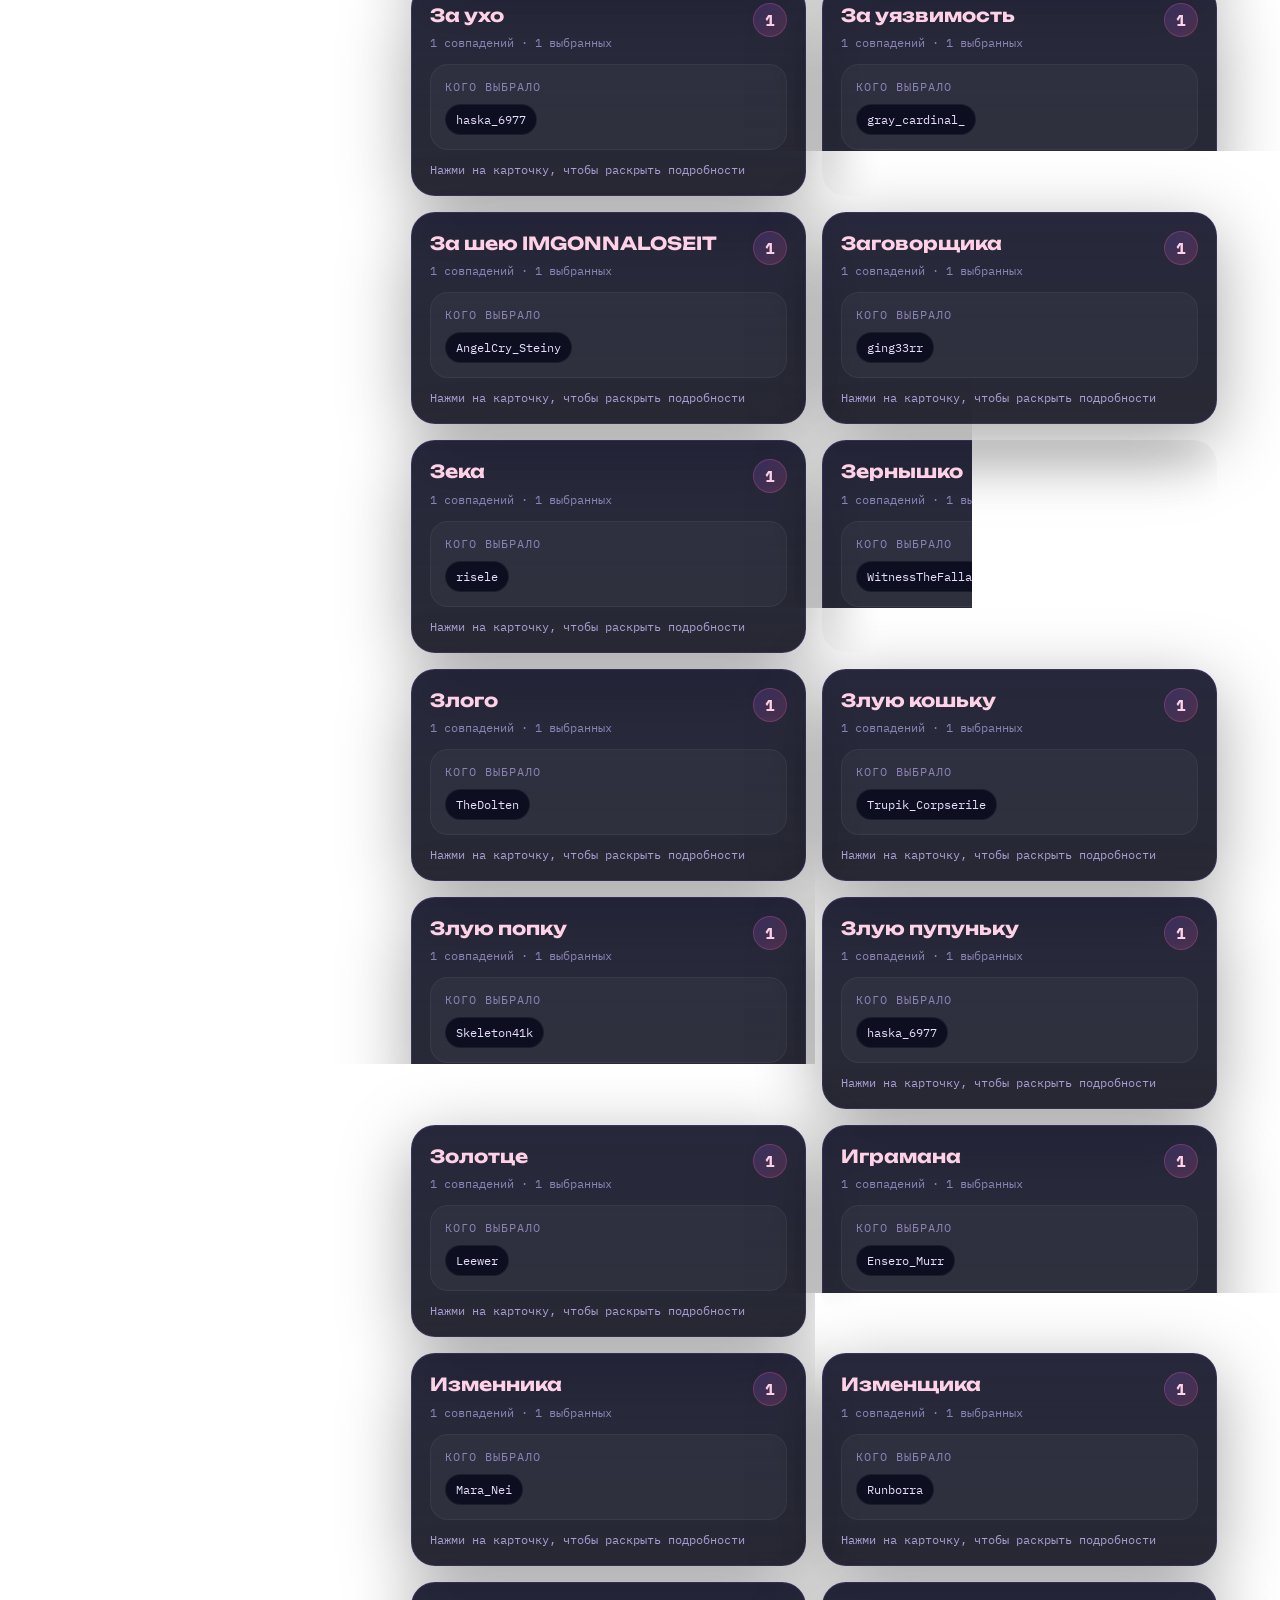
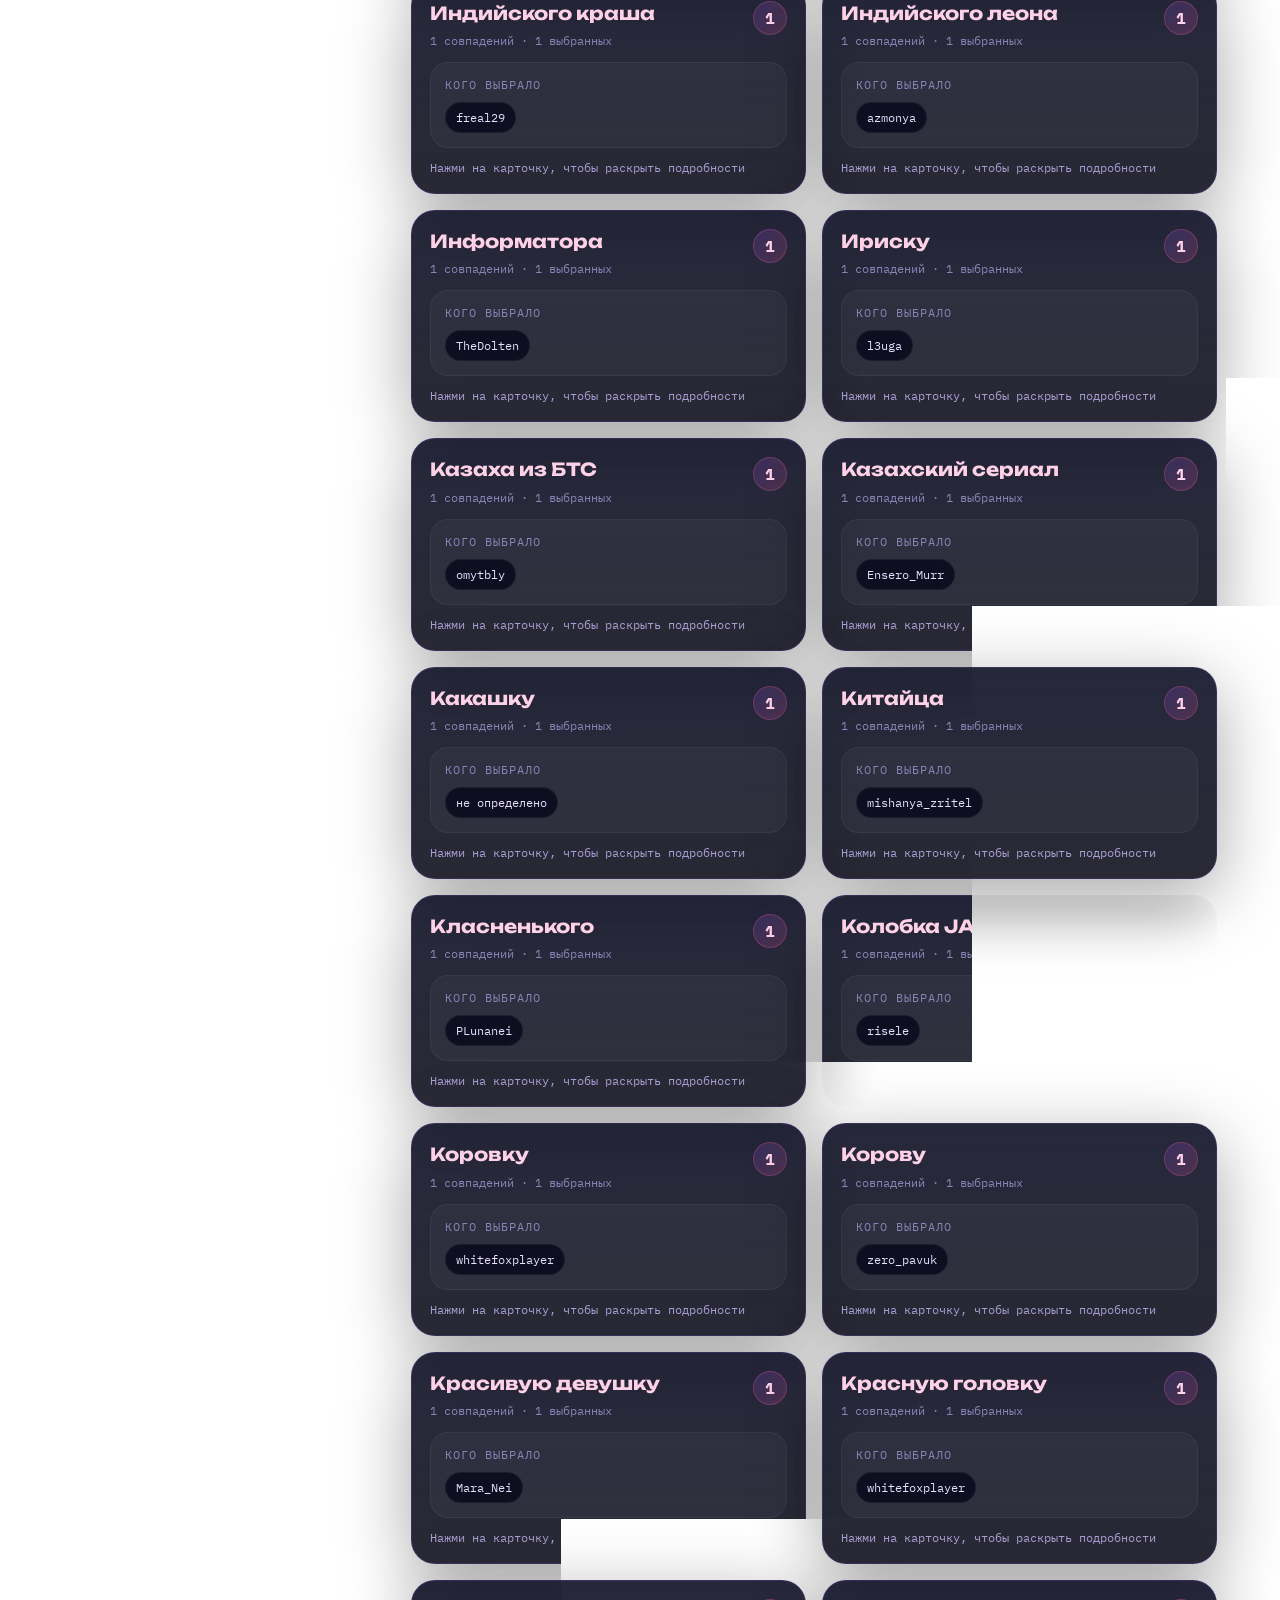
==== commit 32fd8bda: "Add files via upload" ====
--- a/index.html
+++ b/index.html
@@ -24,6 +24,7 @@
         <nav class="nav" aria-label="Навигация по сайту">
           <a class="active" href="index.html">Все куси</a>
           <a href="popki.html">Попки</a>
+          <a href="schedule.html">Расписание</a>
           <a class="achievements-nav-link" href="achievements.html" title="Нужно войти через Twitch">Достижения</a>
         </nav>
       </div>
@@ -116,7 +117,8 @@
     </section>
 
     <footer class="footer">
-      <span>Сайт для веселья</span>
+      <span>Сайт для веселья
+      </span>
       <span class="footer-dot">•</span>
       <span>Топ</span>
     </footer>
--- a/style.css
+++ b/style.css
@@ -991,3 +991,559 @@
 .nav a.auth-required::after{display:none!important}
 .site-notice{z-index:99999!important}
 .achievement-toast-holder{z-index:100000!important}
+
+
+.schedule-hero-card{
+  background:
+    radial-gradient(circle at 88% 15%, rgba(255,92,168,.22), transparent 35%),
+    linear-gradient(180deg, rgba(20,21,42,.94), rgba(11,12,25,.9));
+}
+
+.schedule-shell{
+  display:grid;
+  grid-template-columns:minmax(320px, 560px) minmax(260px, 1fr);
+  gap:22px;
+  align-items:start;
+  margin-top:22px;
+}
+
+.schedule-phone{
+  position:relative;
+  border:2px solid rgba(255,255,255,.08);
+  border-radius:42px;
+  padding:24px 18px 22px;
+  background:
+    linear-gradient(rgba(255,255,255,.06) 1px, transparent 1px),
+    linear-gradient(90deg, rgba(255,255,255,.06) 1px, transparent 1px),
+    radial-gradient(circle at 20% 8%, rgba(124,231,255,.22), transparent 32%),
+    radial-gradient(circle at 90% 20%, rgba(255,92,168,.18), transparent 38%),
+    linear-gradient(180deg, rgba(232,229,255,.16), rgba(130,108,220,.22));
+  background-size:22px 22px,22px 22px,auto,auto,auto;
+  box-shadow:var(--shadow), inset 0 0 0 1px rgba(255,255,255,.08);
+  overflow:hidden;
+}
+
+.schedule-phone::before{
+  content:"";
+  position:absolute;
+  inset:10px 34% auto;
+  height:22px;
+  border-radius:0 0 18px 18px;
+  background:#090813;
+  box-shadow:0 8px 22px rgba(0,0,0,.22);
+}
+
+.schedule-phone-top{
+  display:flex;
+  justify-content:space-between;
+  align-items:center;
+  color:#3e365f;
+  font-weight:800;
+  padding:12px 10px 14px;
+  position:relative;
+  z-index:1;
+}
+
+.phone-cam{
+  width:11px;
+  height:11px;
+  border-radius:50%;
+  background:#222238;
+  box-shadow:0 0 0 3px rgba(255,255,255,.08);
+}
+
+.phone-status{font-size:13px;color:#655c91}
+
+.week-strip{
+  display:grid;
+  grid-template-columns:repeat(7,1fr);
+  gap:8px;
+  background:rgba(255,255,255,.8);
+  border:2px solid rgba(255,92,168,.26);
+  box-shadow:0 10px 24px rgba(255,92,168,.12);
+  border-radius:20px;
+  padding:12px 10px;
+  margin-bottom:16px;
+}
+
+.week-day{
+  display:grid;
+  place-items:center;
+  gap:6px;
+  color:#34304a;
+}
+
+.week-day span{font-weight:800;font-size:13px}
+.week-day b{
+  display:grid;
+  place-items:center;
+  width:30px;
+  height:30px;
+  border-radius:999px;
+  background:linear-gradient(135deg,#7864d8,#b15ac7);
+  color:#fff;
+  font-family:'Unbounded',sans-serif;
+  font-size:13px;
+}
+
+.schedule-board{
+  display:grid;
+  grid-template-columns:1fr 1fr;
+  gap:12px;
+}
+
+.schedule-card{
+  position:relative;
+  min-height:104px;
+  border-radius:22px;
+  border:2px solid rgba(255,92,168,.25);
+  background:rgba(255,255,255,.82);
+  box-shadow:0 14px 28px rgba(60,35,110,.12);
+  color:#3b3655;
+  padding:15px;
+  overflow:hidden;
+}
+
+.schedule-card:nth-child(1),
+.schedule-card:nth-child(4),
+.schedule-card:nth-child(5),
+.schedule-card:nth-child(7){
+  background:linear-gradient(135deg, rgba(117,93,202,.88), rgba(176,113,220,.82));
+  color:#fff;
+}
+
+.schedule-card:nth-child(2),
+.schedule-card:nth-child(3),
+.schedule-card:nth-child(6){
+  background:rgba(255,255,255,.9);
+}
+
+.schedule-card-day{
+  position:absolute;
+  right:14px;
+  top:12px;
+  color:#a46bb8;
+  font-weight:900;
+  font-size:15px;
+}
+
+.schedule-card:nth-child(1) .schedule-card-day,
+.schedule-card:nth-child(4) .schedule-card-day,
+.schedule-card:nth-child(5) .schedule-card-day,
+.schedule-card:nth-child(7) .schedule-card-day{
+  color:#efe7ff;
+}
+
+.schedule-card-main{
+  display:flex;
+  align-items:center;
+  gap:13px;
+  min-height:74px;
+}
+
+.schedule-toggle{
+  flex:0 0 auto;
+  width:54px;
+  height:32px;
+  border-radius:999px;
+  background:linear-gradient(135deg,#bdf8ff,#dccaff);
+  border:3px solid rgba(79,56,139,.45);
+  padding:3px;
+  box-shadow:inset 0 1px 5px rgba(0,0,0,.2);
+}
+
+.schedule-toggle span{
+  display:block;
+  width:20px;
+  height:20px;
+  border-radius:50%;
+  background:#42305e;
+  box-shadow:0 3px 9px rgba(0,0,0,.3);
+  transition:.2s ease;
+}
+
+.schedule-toggle.on span{
+  transform:translateX(20px);
+  background:#ff5ca8;
+}
+
+.schedule-card h3{
+  font-family:'IBM Plex Mono',monospace;
+  font-size:22px;
+  line-height:1.12;
+  letter-spacing:.08em;
+  text-transform:lowercase;
+  margin:0;
+  color:inherit;
+}
+
+.schedule-card p{
+  margin:6px 0 0;
+  font-size:12px;
+  color:inherit;
+  opacity:.8;
+}
+
+.schedule-card em{
+  display:inline-block;
+  margin-top:10px;
+  padding:5px 12px;
+  border-radius:999px;
+  background:linear-gradient(135deg,rgba(255,92,168,.75),rgba(141,95,255,.7));
+  color:#fff;
+  font-style:normal;
+  font-size:12px;
+  font-weight:900;
+}
+
+.schedule-dots{
+  display:flex;
+  justify-content:center;
+  gap:8px;
+  margin:18px 0;
+}
+
+.schedule-dots span{
+  width:7px;
+  height:7px;
+  border-radius:50%;
+  background:rgba(255,255,255,.78);
+}
+.schedule-dots span:first-child{background:#ff9dd3}
+
+.schedule-bottom{
+  display:flex;
+  justify-content:space-between;
+  align-items:center;
+  border-radius:999px;
+  background:rgba(121,95,205,.55);
+  border:1px solid rgba(255,255,255,.22);
+  padding:13px 18px;
+  color:#fff;
+  font-weight:900;
+  box-shadow:inset 0 1px 0 rgba(255,255,255,.12);
+}
+
+.schedule-brand{letter-spacing:.03em}
+.schedule-search{font-size:24px;opacity:.9}
+
+.schedule-info .panel{
+  margin-top:0;
+}
+
+.schedule-legend{
+  display:flex;
+  flex-direction:column;
+  gap:10px;
+  margin-top:16px;
+  color:#dcd2ff;
+}
+
+.schedule-legend span{
+  display:flex;
+  align-items:center;
+  gap:10px;
+}
+
+.legend-dot{
+  width:14px;
+  height:14px;
+  border-radius:50%;
+  display:inline-block;
+}
+.legend-video{background:#fff}
+.legend-stream{background:#7ce7ff}
+.legend-offline{background:#8d5fff}
+
+.schedule-next{
+  display:flex;
+  flex-direction:column;
+  gap:8px;
+  padding:16px;
+  border-radius:18px;
+  background:rgba(255,255,255,.05);
+  border:1px solid rgba(255,255,255,.08);
+}
+
+.schedule-next b{
+  color:#ffd1e6;
+  font-size:18px;
+}
+
+.schedule-next span{
+  color:#cfc4ff;
+}
+
+.schedule-loading{
+  grid-column:1 / -1;
+  padding:20px;
+  color:#3b3655;
+  text-align:center;
+  background:rgba(255,255,255,.82);
+  border-radius:20px;
+}
+
+@media(max-width:980px){
+  .schedule-shell{grid-template-columns:1fr}
+}
+
+@media(max-width:620px){
+  .schedule-phone{border-radius:28px;padding:20px 12px}
+  .week-strip{gap:5px;padding:10px 7px}
+  .week-day b{width:25px;height:25px;font-size:11px}
+  .week-day span{font-size:11px}
+  .schedule-board{grid-template-columns:1fr}
+  .schedule-card{min-height:92px}
+  .schedule-card h3{font-size:20px}
+}
+
+
+/* schedule page visual refresh */
+.schedule-page-wrap{position:relative;z-index:1}
+.schedule-hero-card--compact{padding:26px 28px 24px;min-height:auto}
+.schedule-stage{position:relative;margin-top:18px}
+.schedule-stage-grid{position:relative;display:grid;grid-template-columns:minmax(340px,520px) minmax(280px,1fr);gap:26px;align-items:center;z-index:1}
+.schedule-stage-art{position:absolute;right:0;top:-24px;bottom:-40px;width:min(46%,580px);pointer-events:none;display:flex;align-items:flex-end;justify-content:flex-end;z-index:0}
+.schedule-girl-art{max-height:760px;max-width:100%;object-fit:contain;opacity:.97;filter:drop-shadow(0 24px 40px rgba(0,0,0,.28))}
+.schedule-phone-frame{position:relative;z-index:2;padding:10px;background:linear-gradient(180deg,#1c1b23,#05050a);border-radius:44px;box-shadow:0 26px 60px rgba(0,0,0,.45), inset 0 2px 0 rgba(255,255,255,.08);width:min(100%,470px)}
+.schedule-phone{border-radius:36px;border:1px solid rgba(255,255,255,.08);background:
+ linear-gradient(rgba(255,255,255,.18) 1px, transparent 1px),
+ linear-gradient(90deg, rgba(255,255,255,.16) 1px, transparent 1px),
+ radial-gradient(circle at 34% 5%, rgba(146,235,255,.35), transparent 24%),
+ radial-gradient(circle at 90% 18%, rgba(255,173,214,.34), transparent 30%),
+ linear-gradient(180deg,#e3e0f4 0%, #d6d9ef 28%, #d9cff4 100%);
+ background-size:19px 19px,19px 19px,auto,auto,auto;padding:26px 18px 18px;overflow:visible;min-height:780px}
+.schedule-phone::before{inset:0 29% auto;height:28px;border-radius:0 0 18px 18px;background:#08080e;box-shadow:0 8px 24px rgba(0,0,0,.32)}
+.schedule-phone-top{color:#595278;padding:4px 10px 16px}
+.phone-status{font-size:14px;color:#69628d}
+.week-strip{background:rgba(255,255,255,.78);border:2px solid rgba(246,153,187,.55);box-shadow:0 10px 22px rgba(243,146,188,.16);padding:12px 12px 10px}
+.week-day{gap:7px}
+.week-day span{font-size:14px;color:#423d5d}
+.week-day b{width:34px;height:34px;background:linear-gradient(135deg,#7864d8,#9b65dc);font-size:14px}
+.week-day.is-today span{color:#ff4d97}
+.week-day.is-today b{background:linear-gradient(135deg,#ff6bb2,#9d63ff);box-shadow:0 0 0 4px rgba(255,107,178,.16)}
+.schedule-board{grid-template-columns:1fr 1fr;gap:14px;position:relative;z-index:1}
+.schedule-card{min-height:112px;border-radius:22px;border:2px solid rgba(255,173,214,.72);background:#fff;color:#3d3a54;padding:15px 16px;box-shadow:0 10px 28px rgba(104,89,155,.14)}
+.schedule-card.schedule-offline{background:linear-gradient(135deg,#8f88e9,#c0a7ee);color:#ffffff;border-color:rgba(255,190,233,.48)}
+.schedule-card.schedule-stream{background:linear-gradient(135deg,#b2f2ff,#e8d5ff);color:#2f2b4a;border-color:rgba(123,231,255,.62)}
+.schedule-card.schedule-video{background:#ffffff;color:#322f48;border-color:rgba(255,173,214,.72)}
+.schedule-card.is-today{box-shadow:0 0 0 4px rgba(255,100,172,.18),0 16px 32px rgba(104,89,155,.18);transform:translateY(-2px)}
+.schedule-card-day{font-size:15px}
+.schedule-card-main{gap:12px;align-items:center}
+.schedule-card h3{font-size:19px;letter-spacing:.04em;text-transform:none;white-space:pre-line}
+.schedule-card em{background:linear-gradient(135deg,#f5b1c8,#d6b6ff);color:#fff;font-size:12px;padding:4px 12px}
+.schedule-card.schedule-offline em{background:rgba(255,255,255,.18);backdrop-filter:blur(8px)}
+.schedule-toggle{width:56px;height:32px;background:linear-gradient(135deg,#8be8ff,#d0bcff)}
+.schedule-toggle span{background:#43385f}
+.schedule-raccoon{position:absolute;right:-8px;top:96px;width:170px;max-width:38%;filter:drop-shadow(0 10px 16px rgba(97,69,151,.25));z-index:2;border-radius:20px}
+.schedule-social-row{display:flex;gap:10px;align-items:center;margin:16px 0 12px 2px;position:relative;z-index:2}
+.schedule-social-row a{display:grid;place-items:center;width:44px;height:44px;border-radius:14px;background:rgba(255,255,255,.82);border:2px solid rgba(255,173,214,.48);color:#6d55ab;text-decoration:none;box-shadow:0 8px 18px rgba(104,89,155,.15);font-size:20px}
+.schedule-dots{margin:14px 0}
+.schedule-dots span{background:rgba(160,152,198,.8)}
+.schedule-bottom{background:linear-gradient(135deg,#9d88e8,#cdb5ff);box-shadow:0 8px 20px rgba(104,89,155,.18)}
+.schedule-brand,.schedule-search{color:#fff}
+.schedule-side-panels{position:relative;z-index:2;display:flex;flex-direction:column;gap:18px;align-self:end;padding-right:12px}
+.schedule-floating-panel{background:rgba(11,12,25,.66);backdrop-filter:blur(14px)}
+.schedule-next b{font-size:20px;line-height:1.3}
+.schedule-next span{font-size:15px}
+@media(max-width:1180px){.schedule-stage-art{width:min(42%,430px);top:36px}.schedule-stage-grid{grid-template-columns:minmax(320px,480px) minmax(260px,1fr)}}
+@media(max-width:980px){.schedule-stage-art{position:relative;width:min(100%,420px);margin:0 auto 8px;justify-content:center}.schedule-stage-grid{grid-template-columns:1fr}.schedule-side-panels{padding-right:0}.schedule-phone-frame{width:min(100%,480px);margin:0 auto}}
+@media(max-width:620px){.schedule-phone{min-height:auto;padding:24px 12px 16px}.schedule-raccoon{width:112px;top:102px;right:-2px}.schedule-board{grid-template-columns:1fr}.schedule-social-row a{width:40px;height:40px;font-size:18px}.schedule-stage-art{width:min(100%,320px)}.schedule-girl-art{max-height:360px}}
+
+
+/* schedule corrections: raise next panel + align top phone row with notch */
+.schedule-stage-grid{
+  align-items:start;
+}
+.schedule-side-panels{
+  align-self:start;
+  justify-self:start;
+  margin-top:-110px;
+  position:relative;
+  top:0;
+}
+.schedule-next-panel{
+  min-width:300px;
+}
+
+.schedule-phone{
+  padding:18px 18px 18px;
+}
+.schedule-phone::before{
+  inset:0 29% auto;
+  height:34px;
+  border-radius:0 0 20px 20px;
+}
+.schedule-phone-top{
+  position:relative;
+  min-height:34px;
+  padding:10px 10px 12px;
+  display:flex;
+  align-items:center;
+  justify-content:space-between;
+}
+#scheduleMonth,
+.phone-status{
+  position:relative;
+  top:-2px;
+}
+.phone-status{
+  display:flex;
+  align-items:center;
+  gap:10px;
+  line-height:1;
+}
+.phone-status i{
+  font-size:14px;
+  vertical-align:middle;
+}
+
+@media(max-width:1180px){
+  .schedule-side-panels{margin-top:-70px;}
+}
+@media(max-width:980px){
+  .schedule-side-panels{margin-top:0;justify-self:stretch;}
+}
+@media(max-width:620px){
+  .schedule-phone{padding:18px 12px 16px;}
+  .schedule-phone::before{height:30px;inset:0 27% auto;}
+  .schedule-phone-top{padding:8px 8px 12px;min-height:30px;}
+  .phone-status{gap:8px;}
+  .phone-status i{font-size:13px;}
+}
+
+
+/* stronger schedule fixes */
+.schedule-stage-grid{
+  grid-template-columns: minmax(260px, 320px) minmax(340px, 470px);
+  align-items:start;
+  gap:22px;
+}
+.schedule-side-panels{
+  order:0;
+  align-self:start;
+  justify-self:end;
+  margin-top:56px;
+  padding-right:0;
+  position:relative;
+  z-index:3;
+}
+.schedule-next-panel{
+  min-width:280px;
+  max-width:320px;
+}
+.schedule-phone-frame{
+  order:1;
+  justify-self:start;
+}
+
+.schedule-phone{
+  position:relative;
+  padding:16px 18px 18px;
+}
+.schedule-phone::before{
+  inset:0 29% auto;
+  height:36px;
+  border-radius:0 0 20px 20px;
+  z-index:3;
+}
+.schedule-phone-top{
+  position:relative;
+  z-index:4;
+  min-height:26px;
+  padding:2px 10px 14px;
+  display:flex;
+  align-items:center;
+  justify-content:space-between;
+}
+#scheduleMonth,
+.phone-status{
+  display:flex;
+  align-items:center;
+  height:26px;
+  line-height:1;
+  font-weight:800;
+}
+.phone-status{
+  gap:9px;
+}
+.phone-status i{
+  font-size:13px;
+  line-height:1;
+}
+
+@media (max-width: 980px){
+  .schedule-stage-grid{grid-template-columns:1fr;}
+  .schedule-side-panels{order:0;justify-self:stretch;margin-top:0;}
+  .schedule-next-panel{max-width:none;}
+  .schedule-phone-frame{order:1;justify-self:center;}
+}
+
+
+/* small raccoon overlap fix */
+.schedule-raccoon{
+  width: 138px;
+  max-width: 31%;
+  right: -4px;
+  top: 72px;
+}
+@media(max-width:620px){
+  .schedule-raccoon{
+    width: 96px;
+    max-width: 28%;
+    top: 86px;
+    right: -2px;
+  }
+}
+
+
+/* move raccoon near Sunday without covering schedule cards */
+.schedule-raccoon{
+  width: 170px;
+  max-width: 36%;
+  right: -26px;
+  top: 42px;
+  z-index: 3;
+}
+@media(max-width:980px){
+  .schedule-raccoon{
+    right: -18px;
+    top: 46px;
+    width: 150px;
+    max-width: 34%;
+  }
+}
+@media(max-width:620px){
+  .schedule-raccoon{
+    width: 112px;
+    max-width: 30%;
+    right: -10px;
+    top: 58px;
+  }
+}
+
+
+/* move raccoon lower, into schedule area instead of week circles */
+.schedule-raccoon{
+  width: 170px;
+  max-width: 36%;
+  right: -18px;
+  top: 122px;
+  z-index: 3;
+}
+@media(max-width:980px){
+  .schedule-raccoon{
+    width: 150px;
+    max-width: 34%;
+    right: -12px;
+    top: 116px;
+  }
+}
+@media(max-width:620px){
+  .schedule-raccoon{
+    width: 112px;
+    max-width: 30%;
+    right: -8px;
+    top: 104px;
+  }
+}
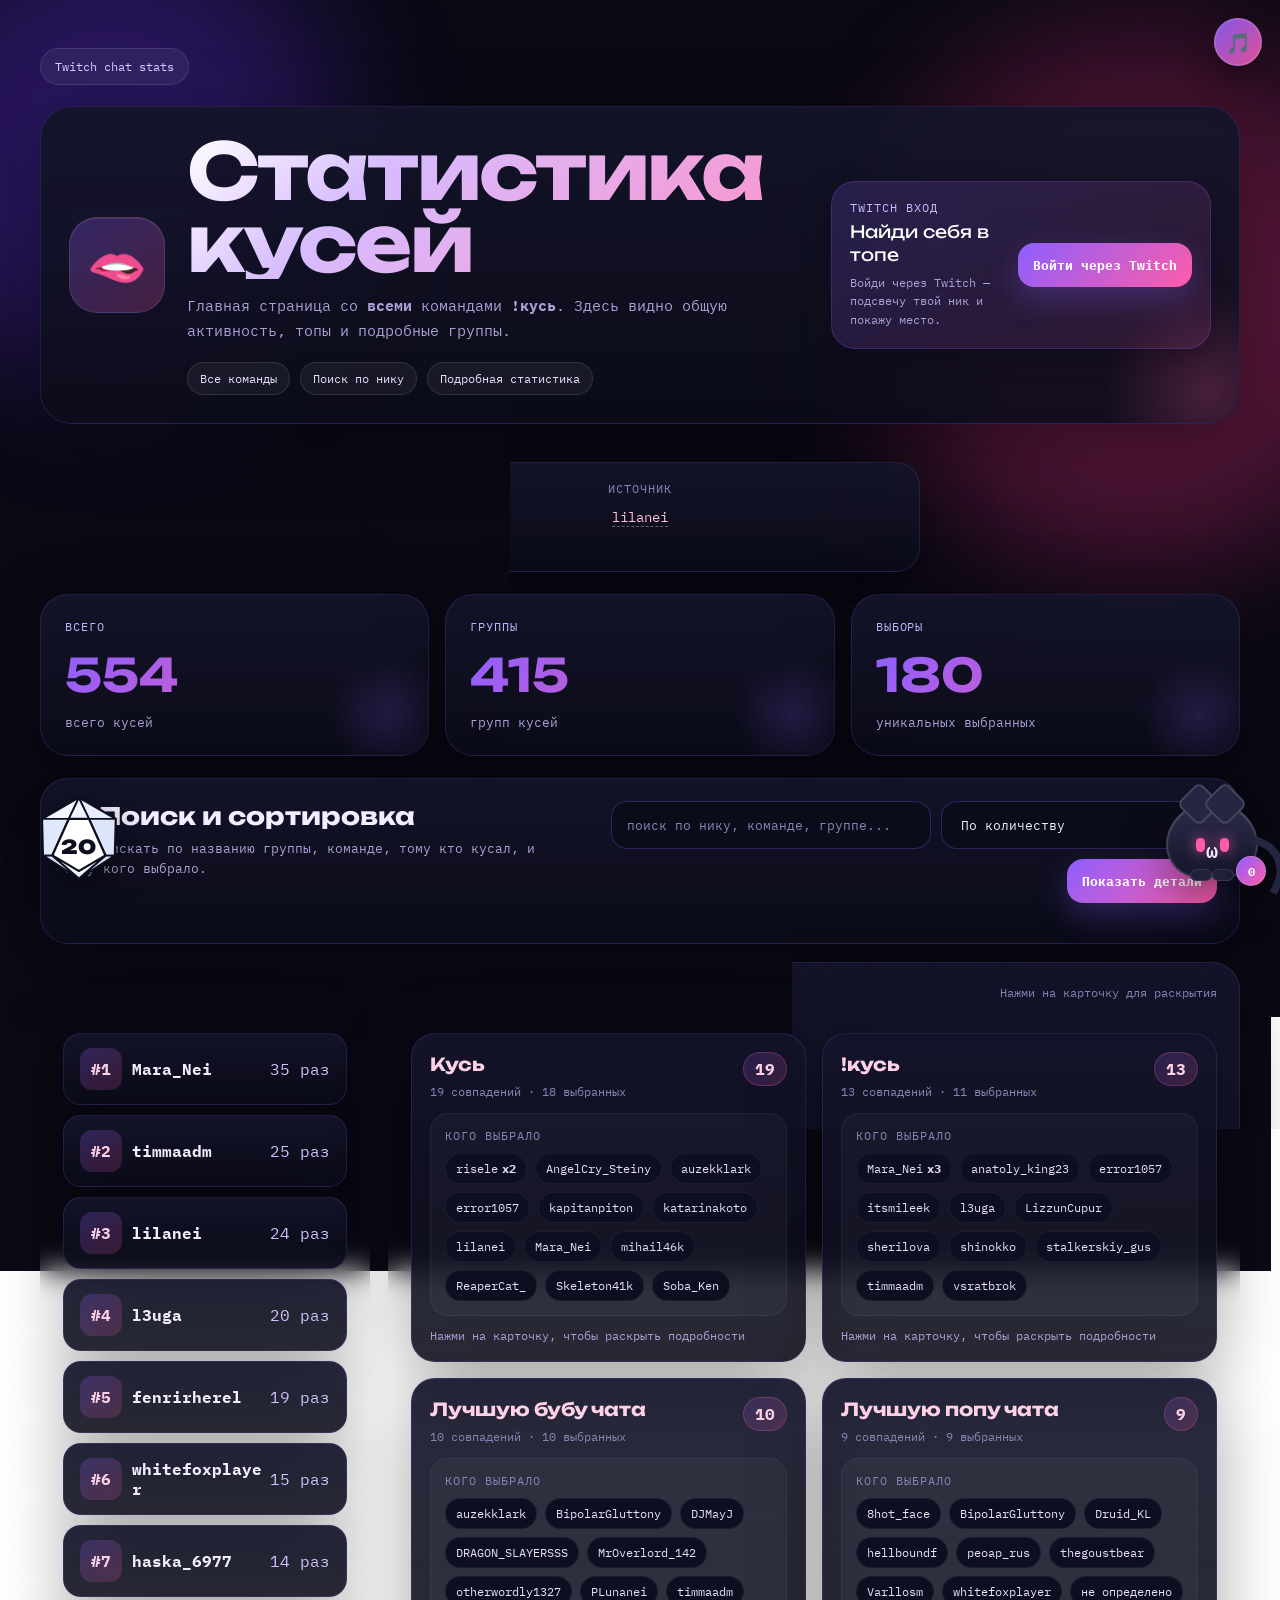
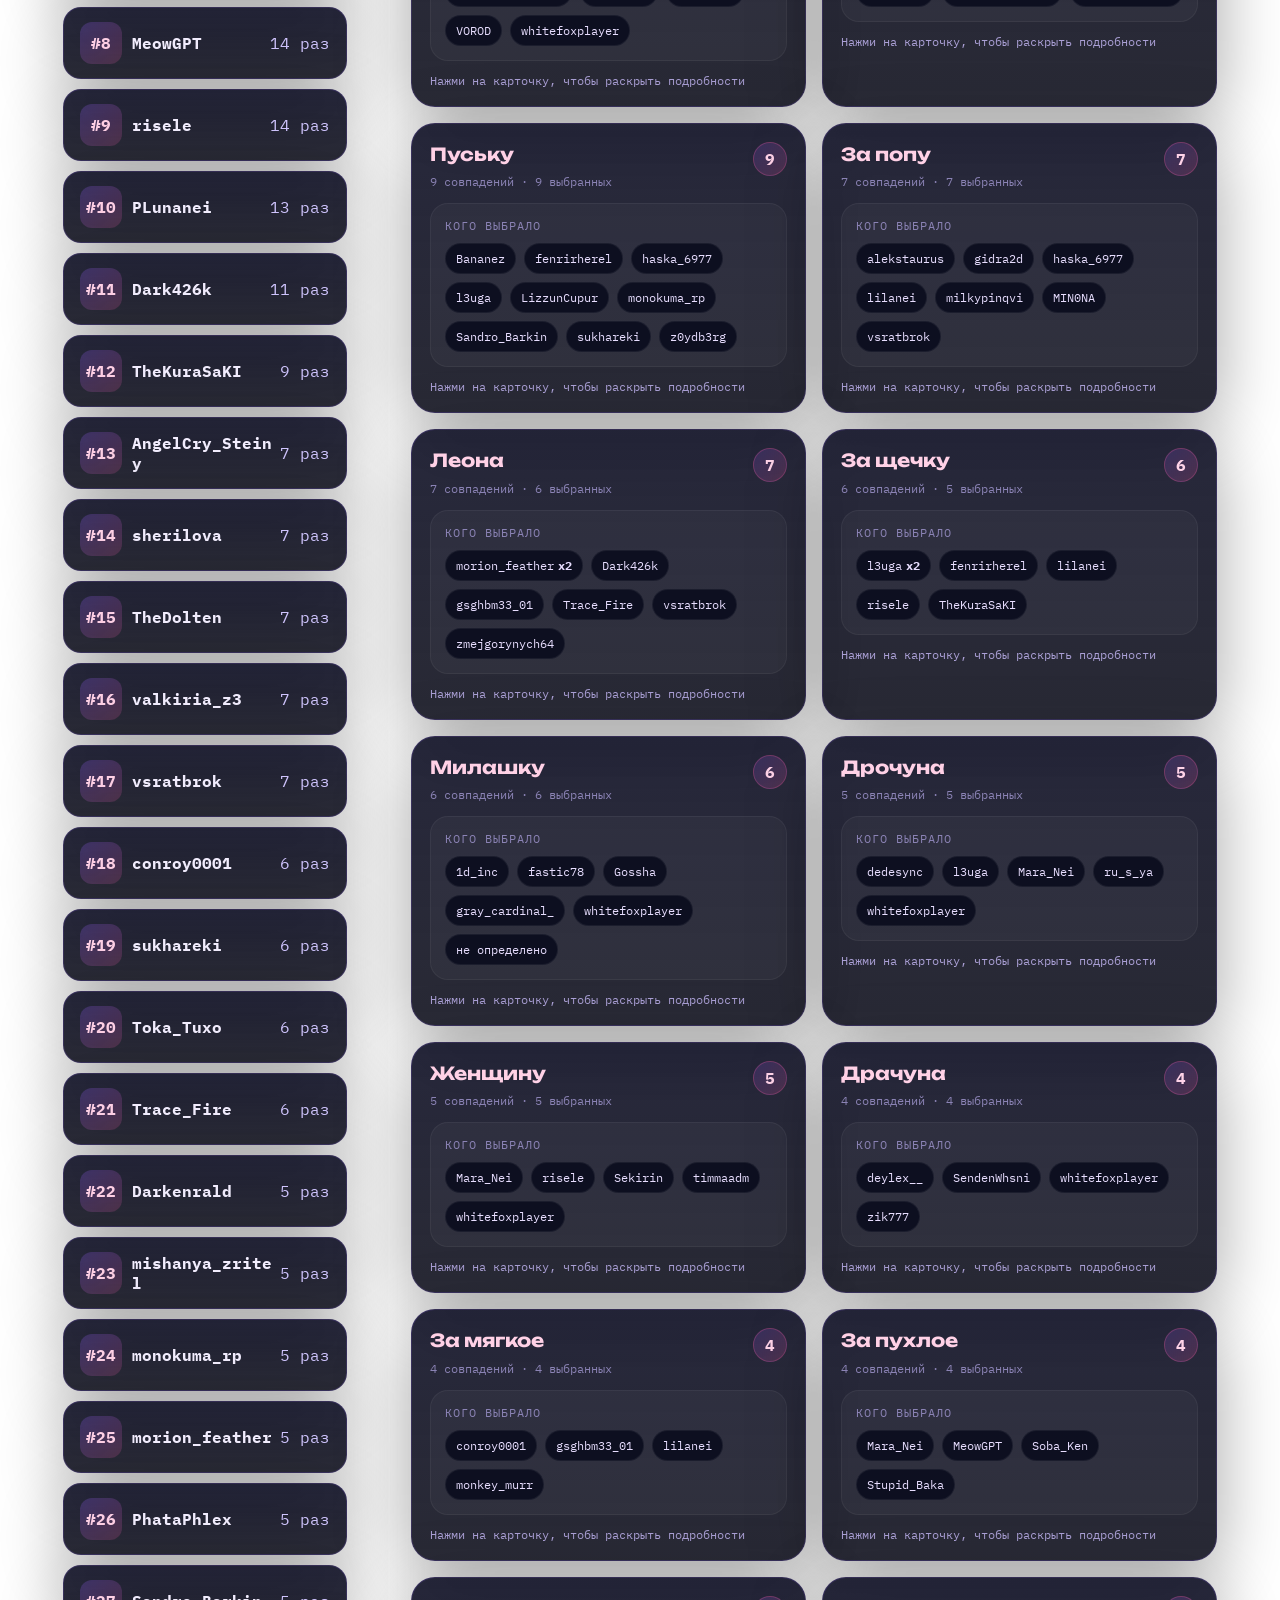
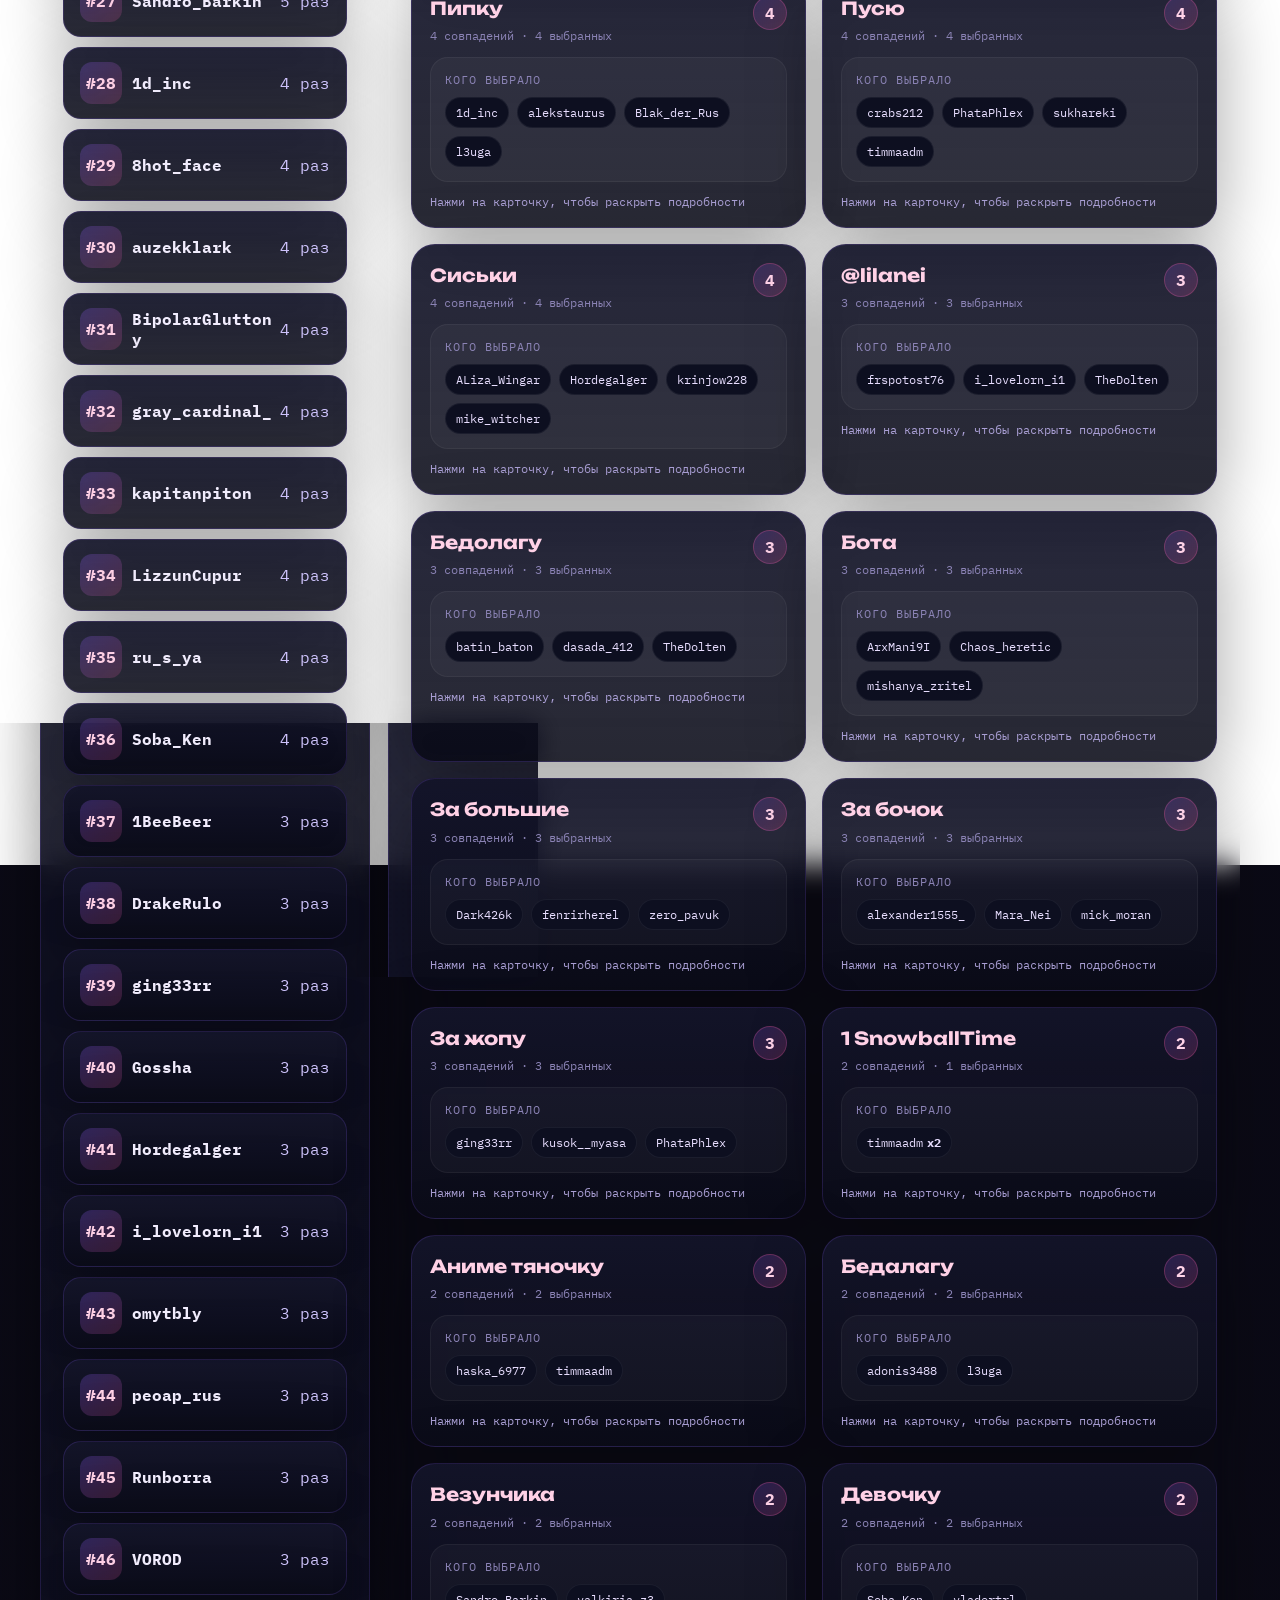
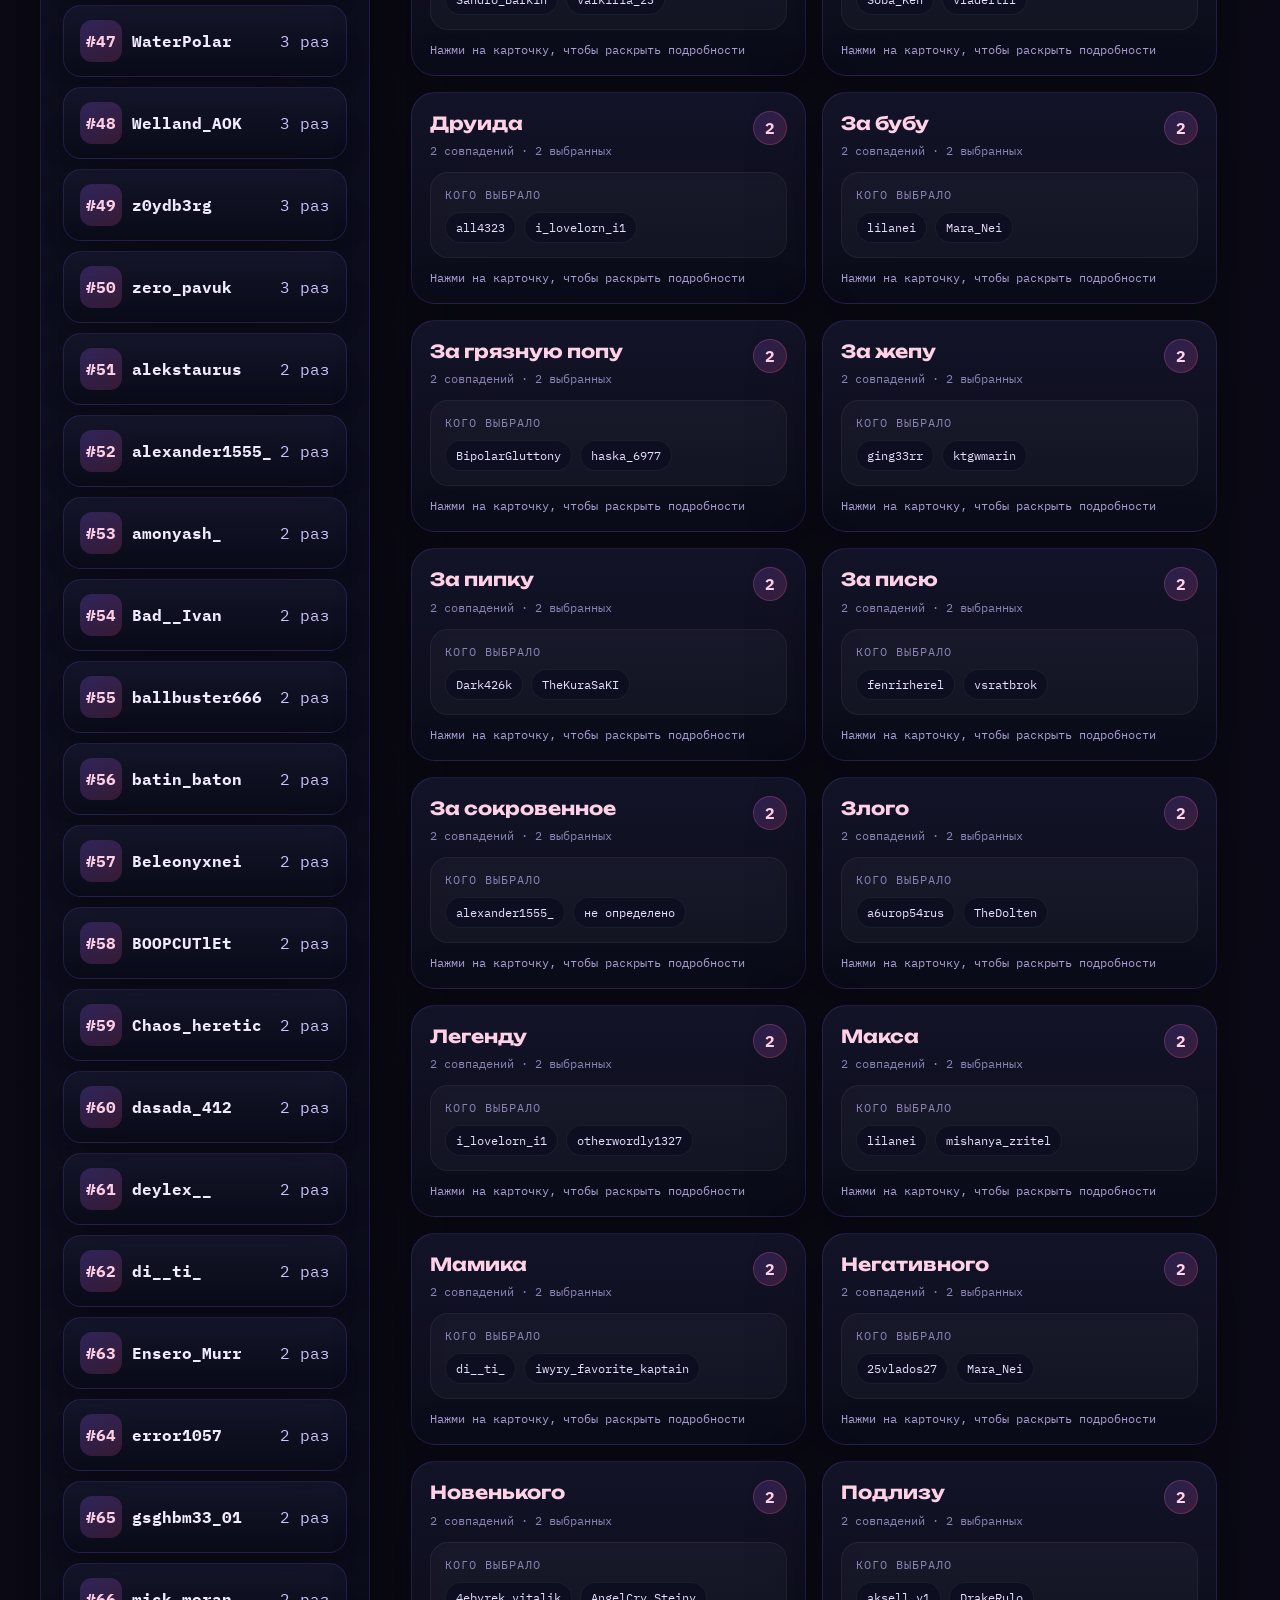
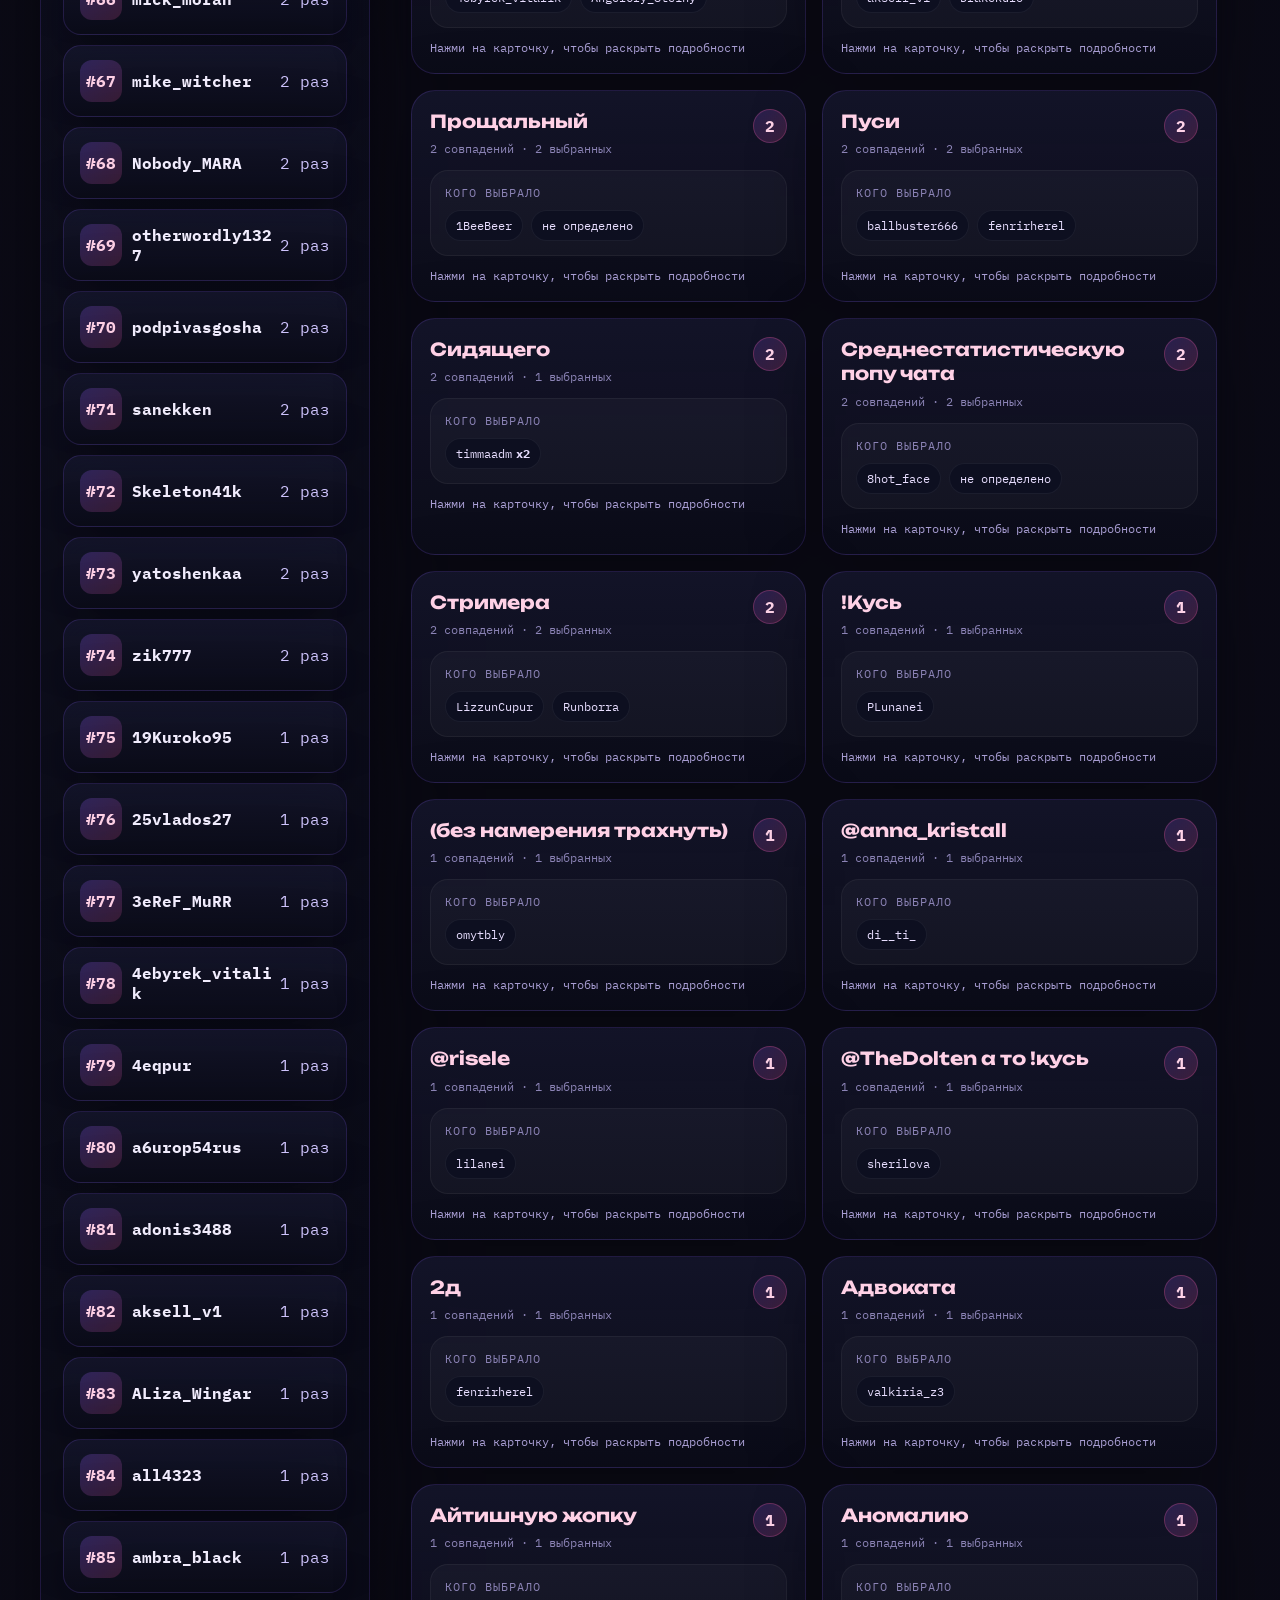
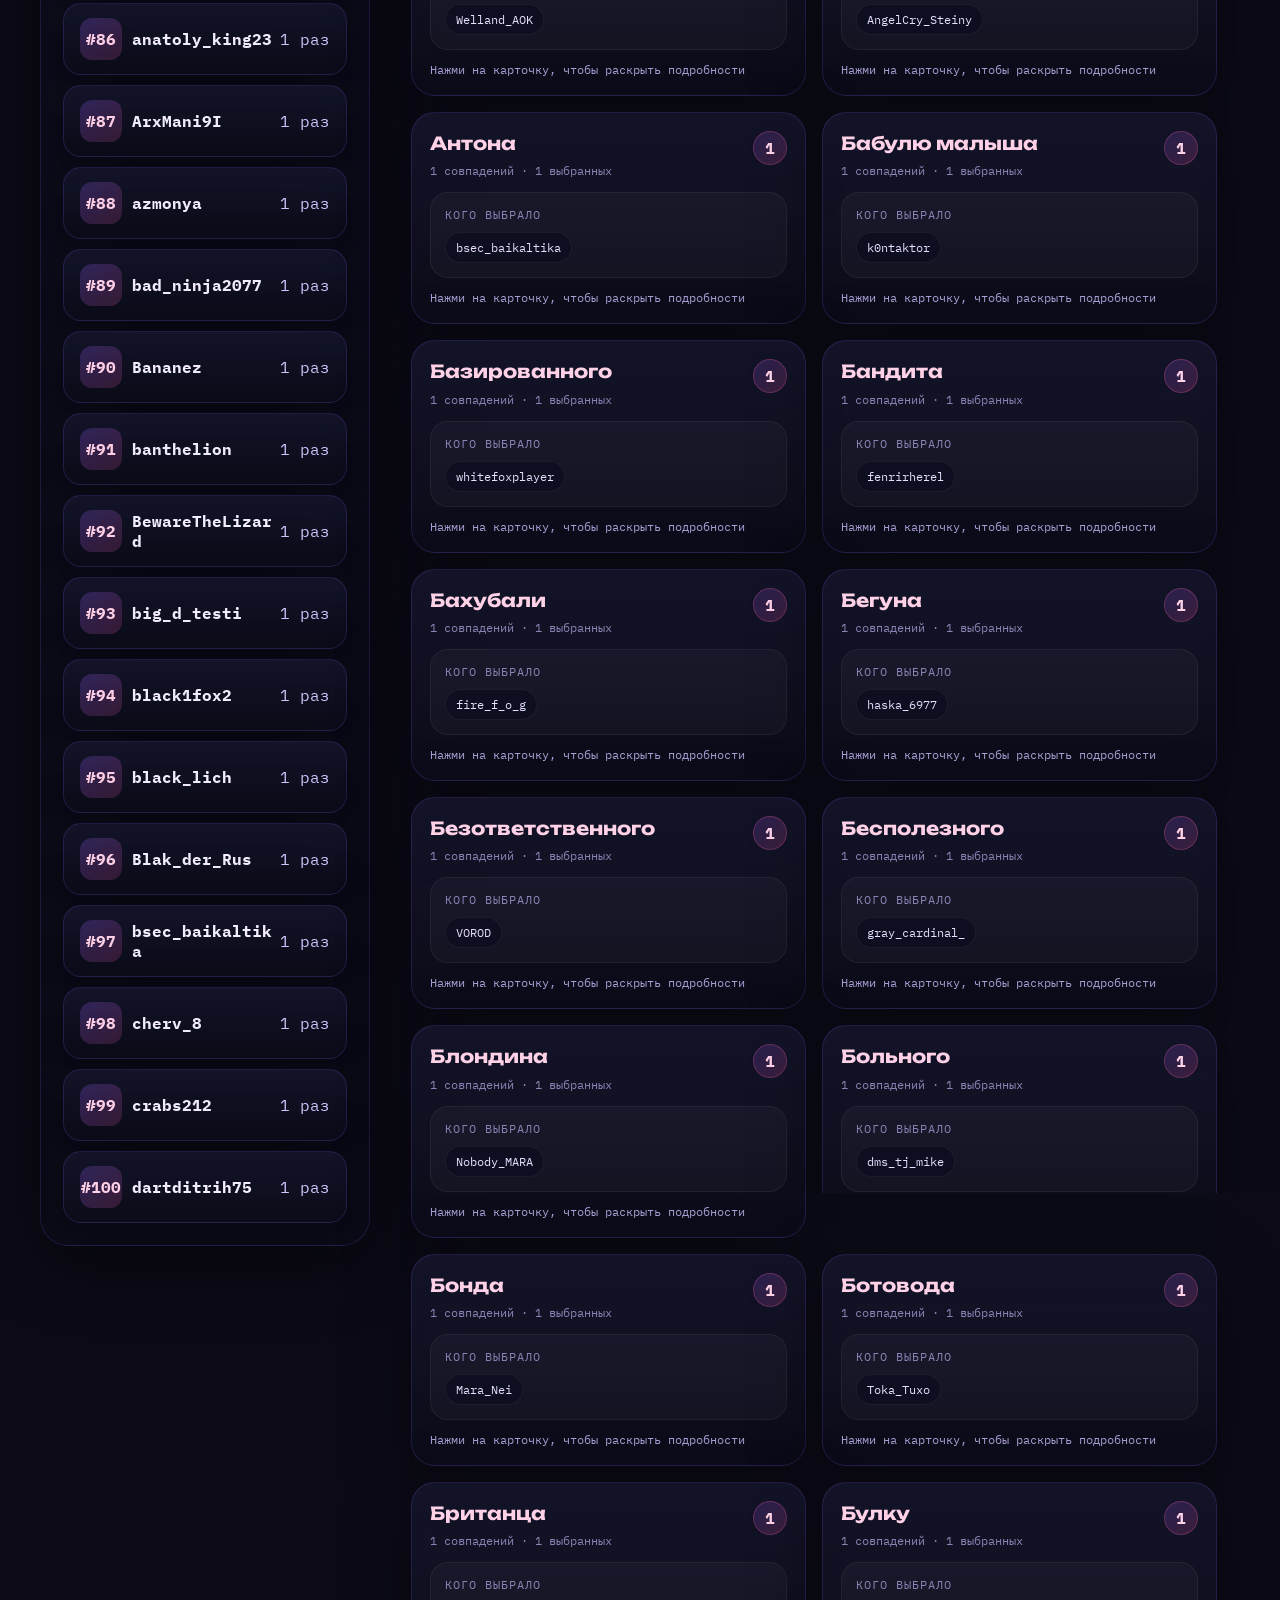
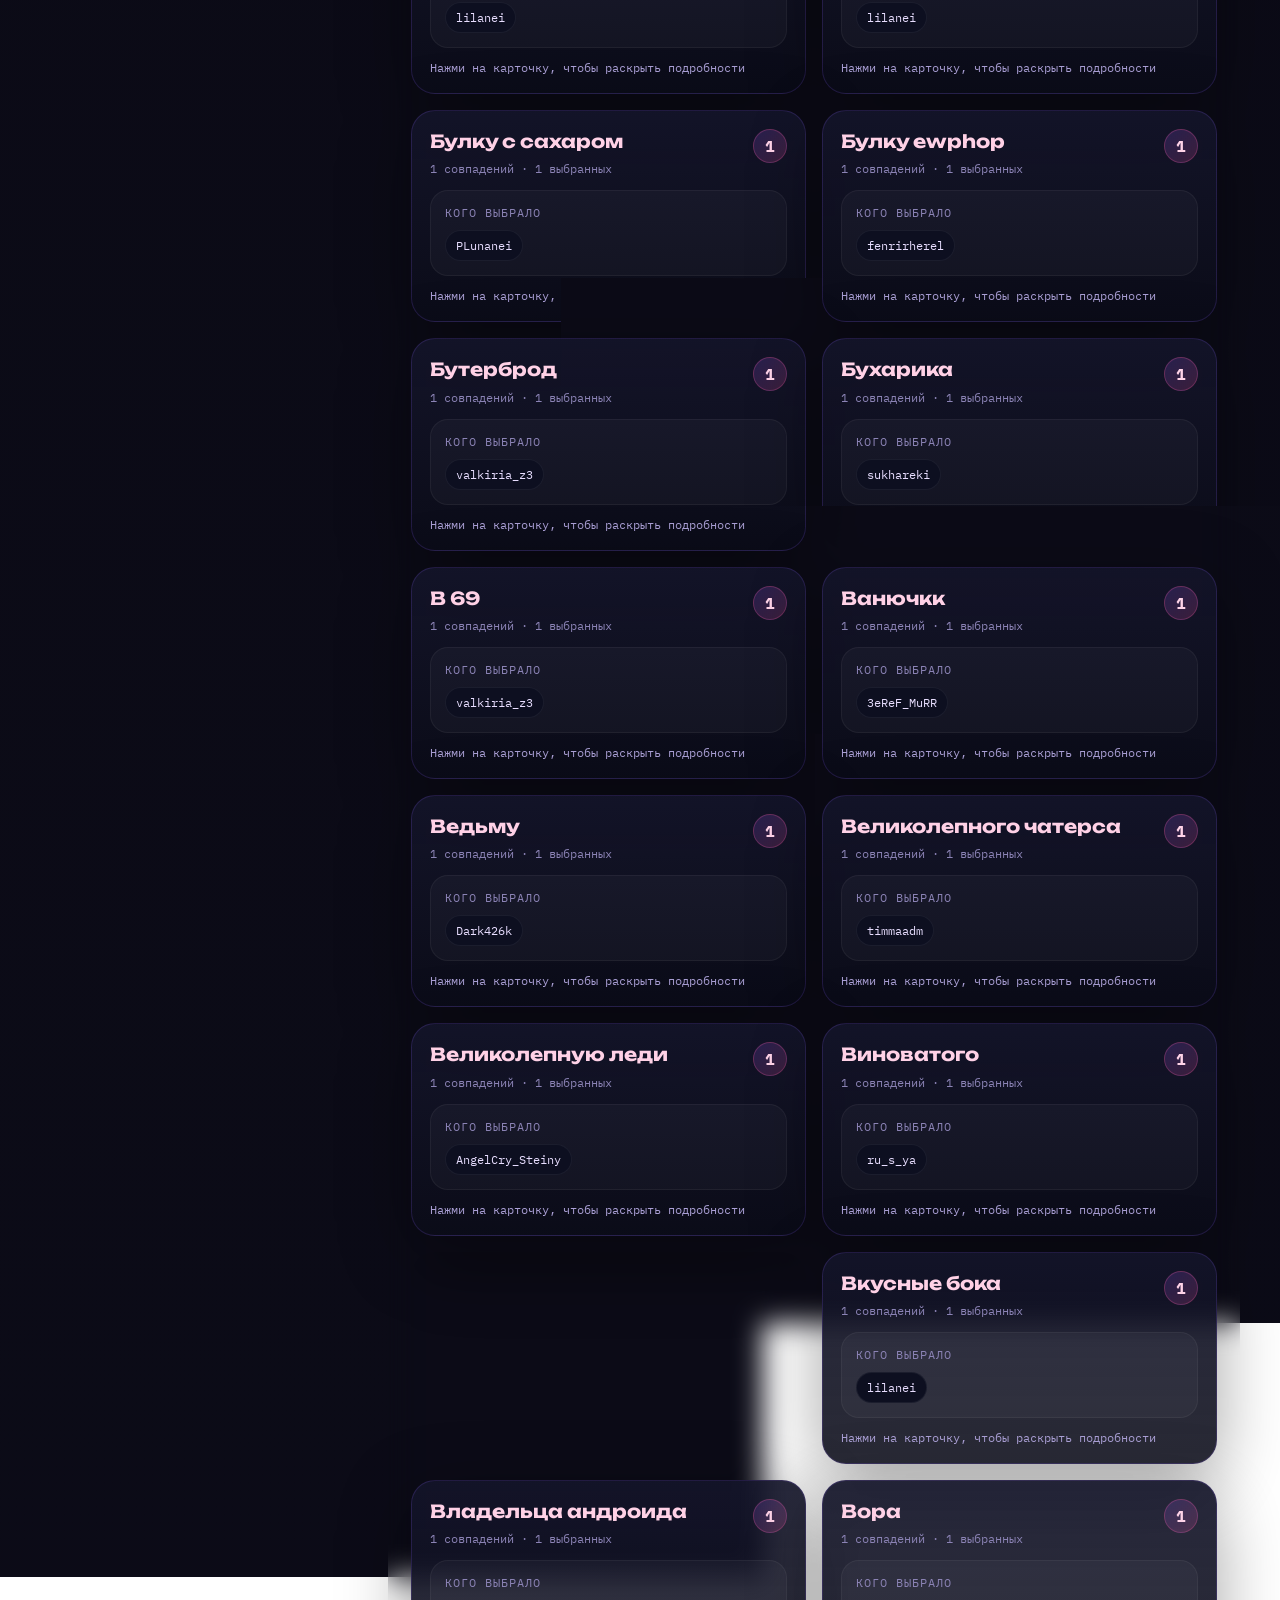
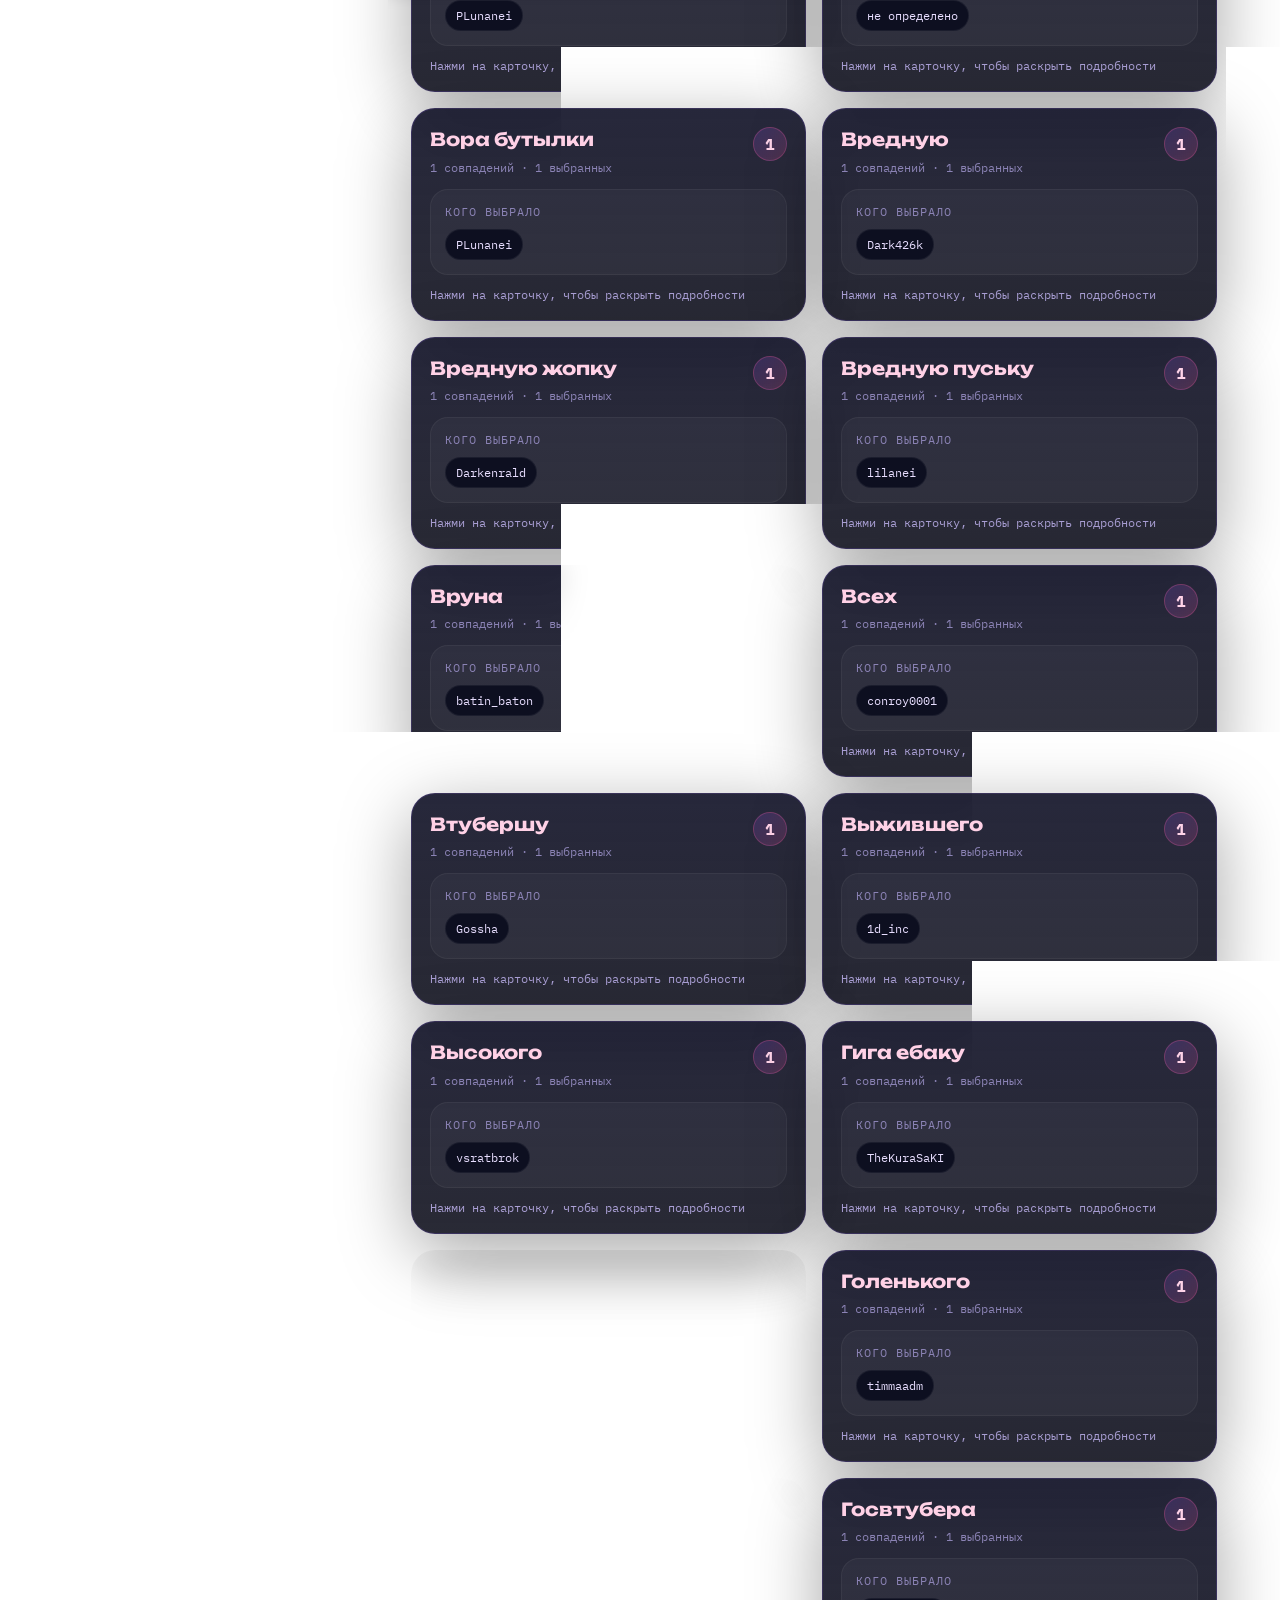
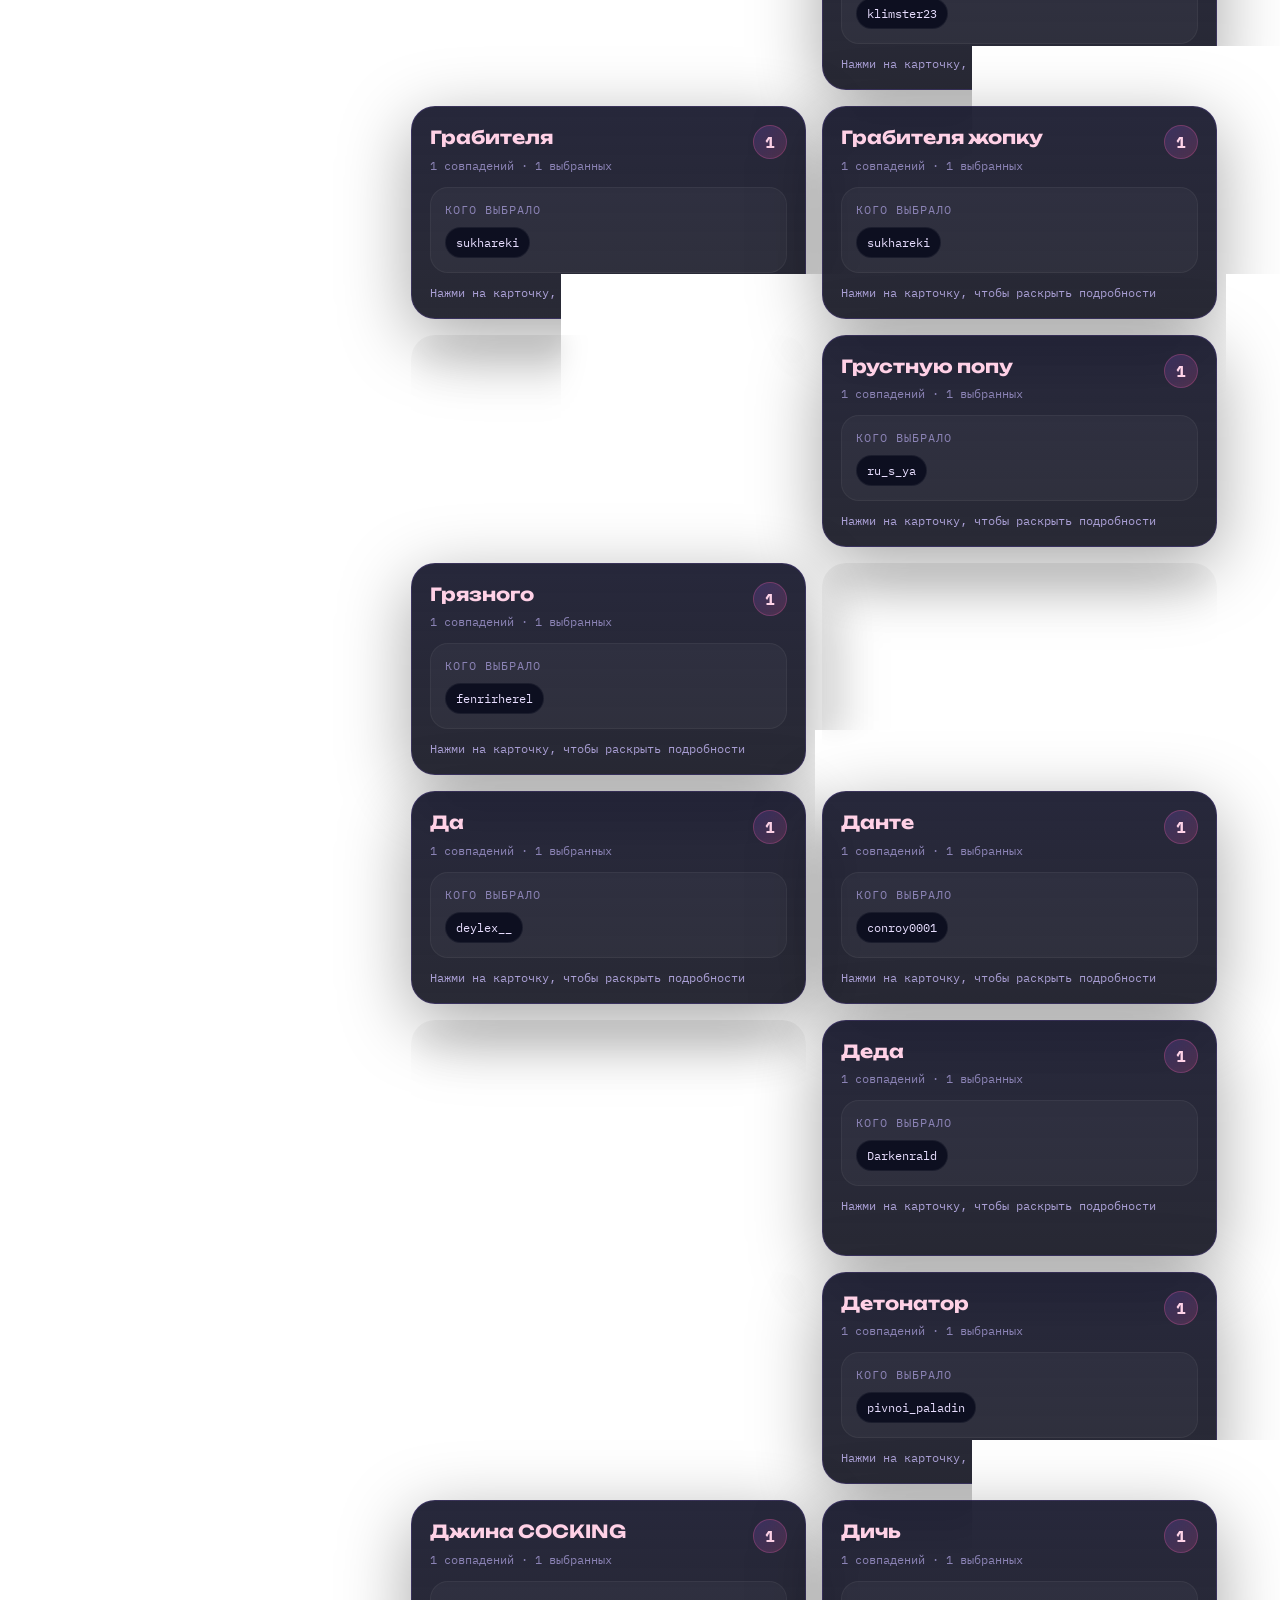
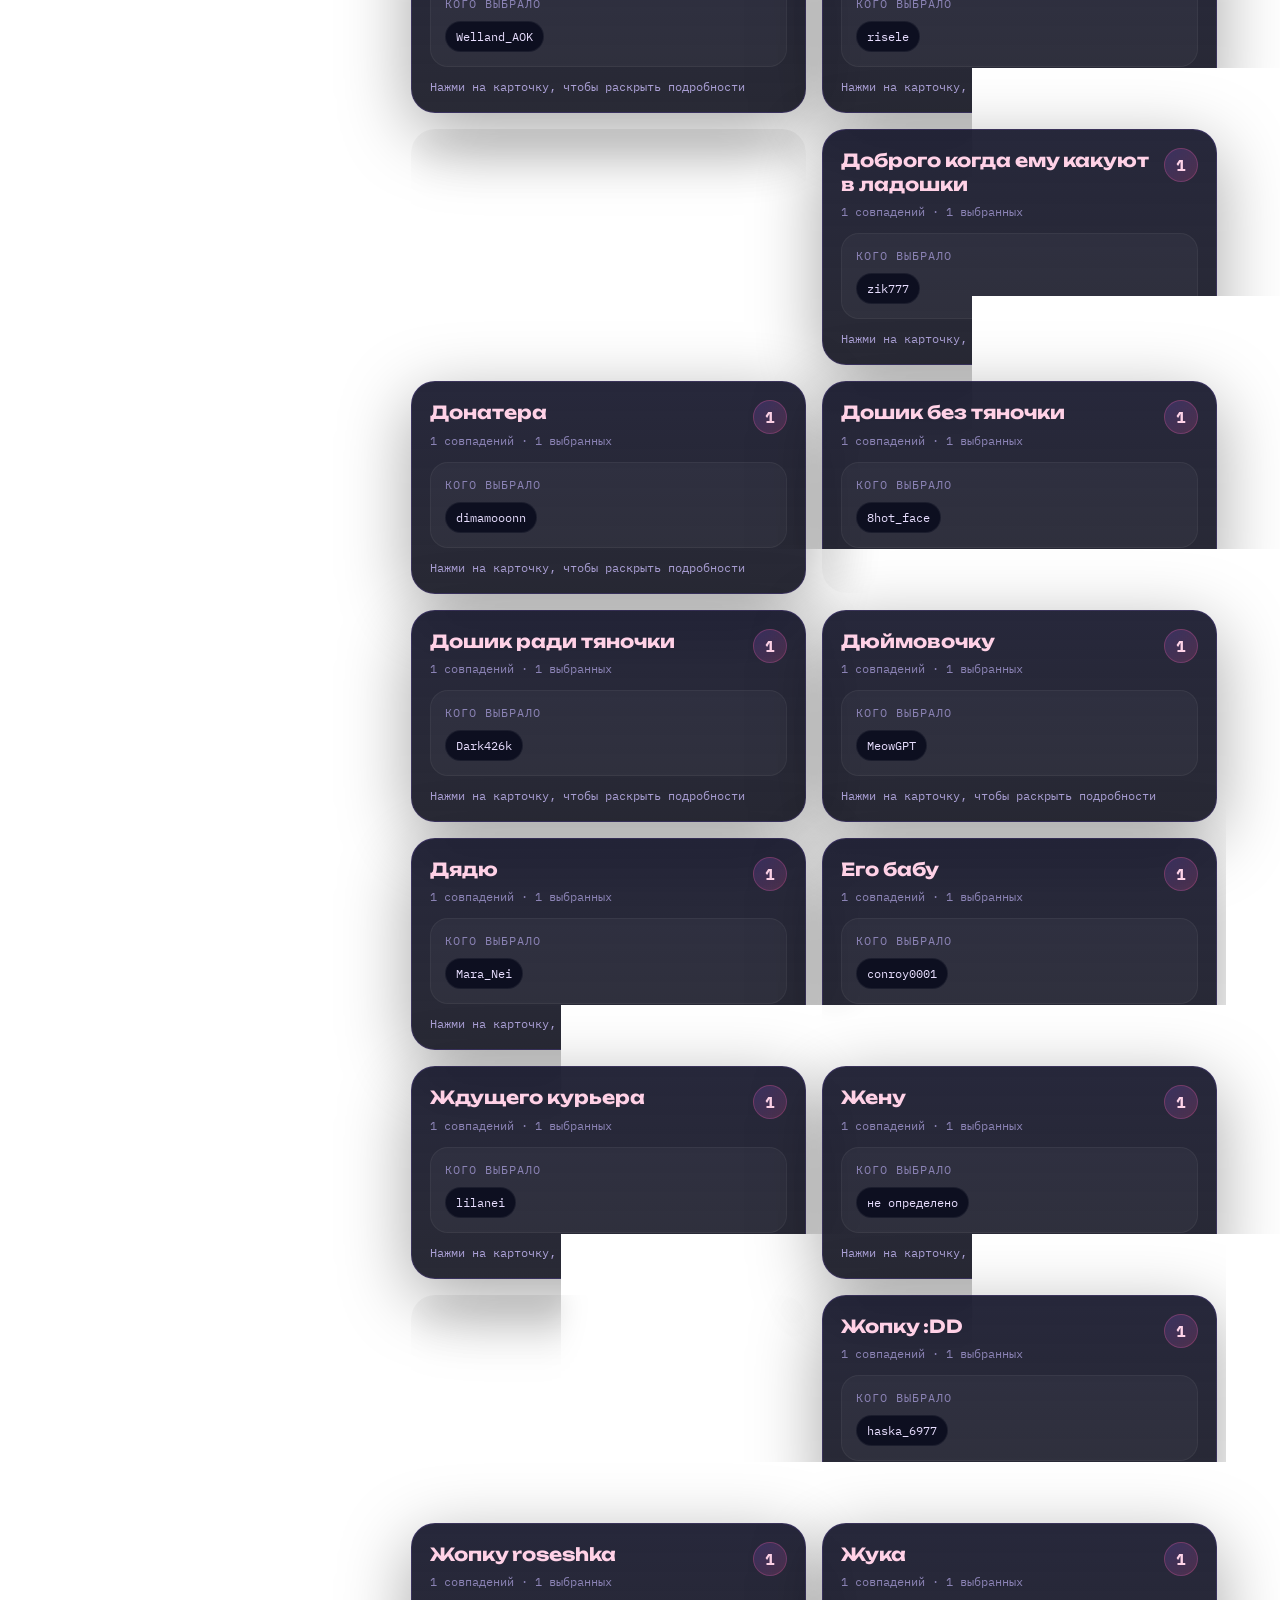
==== commit d62ee2df: "Add files via upload" ====
--- a/index.html
+++ b/index.html
@@ -25,6 +25,7 @@
           <a class="active" href="index.html">Все куси</a>
           <a href="popki.html">Попки</a>
           <a href="schedule.html">Расписание</a>
+          <a href="romance.html">Романс</a>
           <a class="achievements-nav-link" href="achievements.html" title="Нужно войти через Twitch">Достижения</a>
         </nav>
       </div>
--- a/style.css
+++ b/style.css
@@ -1547,3 +1547,183 @@
     top: 104px;
   }
 }
+
+/* romance page */
+.romance-wrap{max-width:1180px}
+.romance-hero-card{grid-template-columns:auto minmax(0,1fr) minmax(240px,320px)}
+.romance-heart{animation:romancePulse 2.4s ease-in-out infinite}
+@keyframes romancePulse{0%,100%{transform:scale(1)}50%{transform:scale(1.06)}}
+.romance-mini-card{
+  justify-self:end;
+  width:100%;
+  padding:18px;
+  border-radius:24px;
+  border:1px solid rgba(255,92,168,.26);
+  background:linear-gradient(135deg,rgba(255,92,168,.16),rgba(141,95,255,.14));
+  box-shadow:var(--shadow-soft);
+  position:relative;
+  z-index:2;
+}
+.romance-mini-card span{display:block;color:var(--muted-2);font-size:12px;text-transform:uppercase;letter-spacing:.08em;margin-bottom:8px}
+.romance-mini-card b{display:block;font-family:'Unbounded',sans-serif;font-size:18px;color:#fff;line-height:1.35}
+.romance-mini-card small{display:block;margin-top:8px;color:#d9cffc;line-height:1.5}
+.romance-layout{display:grid;grid-template-columns:330px minmax(0,1fr);gap:18px;align-items:start}
+.romance-profile{position:sticky;top:22px;text-align:center;overflow:hidden}
+.romance-profile h2{font-size:30px;margin-top:16px}
+.romance-profile p{color:var(--muted);line-height:1.65;margin:10px 0 0}
+.romance-character{position:relative;display:grid;place-items:center;min-height:190px}
+.romance-aura{position:absolute;width:170px;height:170px;border-radius:50%;background:radial-gradient(circle,rgba(255,92,168,.34),rgba(141,95,255,.16) 48%,transparent 70%);filter:blur(4px);animation:romanceAura 3.2s ease-in-out infinite}
+@keyframes romanceAura{0%,100%{transform:scale(.96);opacity:.78}50%{transform:scale(1.08);opacity:1}}
+.romance-avatar{position:relative;width:138px;height:138px;display:grid;place-items:center;border-radius:42px;font-size:66px;background:linear-gradient(160deg,rgba(18,20,40,.94),rgba(50,25,70,.9));border:1px solid rgba(255,255,255,.12);box-shadow:0 25px 70px rgba(0,0,0,.35), inset 0 1px 0 rgba(255,255,255,.1)}
+.romance-bars{display:grid;gap:15px;margin-top:22px;text-align:left}
+.romance-bar{padding:14px;border-radius:18px;background:rgba(255,255,255,.035);border:1px solid rgba(255,255,255,.07)}
+.bar-head{display:flex;justify-content:space-between;gap:12px;align-items:center;font-size:13px;color:#e8deff;margin-bottom:9px}
+.bar-head b{color:#ffd2e8}
+.bar-track{height:10px;border-radius:999px;background:#0b0d1c;overflow:hidden;border:1px solid rgba(255,255,255,.06)}
+.bar-track i{display:block;height:100%;width:0%;border-radius:inherit;background:linear-gradient(90deg,var(--violet),var(--pink));transition:width .25s ease}
+#trustBar{background:linear-gradient(90deg,#7ce7ff,var(--violet))}
+#chaosBar{background:linear-gradient(90deg,#ffd166,#ff5ca8)}
+.romance-actions-small{margin-top:18px}.romance-actions-small button{width:100%}
+.romance-story-panel{min-height:560px;overflow:hidden;position:relative}
+.romance-story-panel::before{content:"";position:absolute;right:-70px;top:-90px;width:260px;height:260px;border-radius:50%;background:radial-gradient(circle,rgba(255,92,168,.13),transparent 70%);pointer-events:none}
+.romance-progress{display:flex;gap:14px;align-items:center;margin-bottom:18px;color:#d8ccff;font-size:13px;font-weight:700;position:relative;z-index:1}
+.romance-progress-track{height:10px;flex:1;border-radius:999px;background:#0b0d1c;border:1px solid rgba(255,255,255,.07);overflow:hidden}
+.romance-progress-track i{display:block;height:100%;width:0%;border-radius:inherit;background:linear-gradient(90deg,var(--violet),var(--pink));transition:width .25s ease}
+.romance-scene{padding:24px;border-radius:26px;background:linear-gradient(180deg,rgba(255,255,255,.055),rgba(255,255,255,.025));border:1px solid rgba(255,255,255,.08);position:relative;z-index:1}
+.romance-scene-kicker{display:inline-flex;padding:8px 12px;border-radius:999px;background:rgba(255,92,168,.13);border:1px solid rgba(255,92,168,.22);color:#ffd1e6;font-size:12px;text-transform:uppercase;letter-spacing:.08em;margin-bottom:14px}
+.romance-scene h2{font-size:32px;line-height:1.2;margin-bottom:12px;color:#fff}
+.romance-scene p{margin:0;color:#d9cffc;font-size:16px;line-height:1.8}
+.romance-choices{display:grid;gap:12px;margin-top:18px;position:relative;z-index:1}
+.romance-choice{width:100%;display:flex;align-items:center;justify-content:space-between;gap:16px;text-align:left;padding:17px 18px;border-radius:20px;border:1px solid rgba(255,255,255,.09);background:linear-gradient(135deg,rgba(13,15,32,.95),rgba(24,18,42,.94));box-shadow:var(--shadow-soft);color:#fff}
+.romance-choice:hover{border-color:rgba(255,92,168,.42);transform:translateY(-1px)}
+.romance-choice span{line-height:1.55;font-weight:700}
+.romance-choice small{white-space:nowrap;color:#ffd4e8;font-weight:700}
+.romance-choice.primary{justify-content:center;background:linear-gradient(135deg,var(--violet),var(--pink));text-align:center}
+.romance-log{margin-top:18px;padding:16px;border-radius:20px;background:#0b0d1c;border:1px solid rgba(255,255,255,.07);color:var(--muted);display:grid;gap:8px;font-size:12px;line-height:1.55;position:relative;z-index:1}
+.romance-log b{color:#fff}.romance-log span{display:block;padding-left:12px;border-left:2px solid rgba(255,92,168,.22)}
+@media(max-width:980px){.romance-layout{grid-template-columns:1fr}.romance-profile{position:relative;top:0}.romance-hero-card{grid-template-columns:1fr}.romance-mini-card{justify-self:stretch}}
+@media(max-width:620px){.romance-choice{align-items:flex-start;flex-direction:column}.romance-choice small{white-space:normal}.romance-scene h2{font-size:25px}}
+
+
+/* lilanei romance refresh */
+.romance-hardmode .romance-mini-card{min-height:unset}
+.romance-layout-clean{grid-template-columns:340px minmax(0,1fr)}
+.romance-profile-clean{display:flex;flex-direction:column;align-items:center;text-align:center}
+.romance-profile-clean p{max-width:280px}
+.romance-character-photo{min-height:220px}
+.romance-photo-shell{
+  position:relative;
+  width: 300px;
+  height: 420px;
+  max-width: 100%;
+  border-radius:30px;
+  overflow:hidden;
+  border:1px solid rgba(255,255,255,.12);
+  background:linear-gradient(160deg,rgba(18,20,40,.94),rgba(50,25,70,.9));
+  box-shadow:0 25px 70px rgba(0,0,0,.35), inset 0 1px 0 rgba(255,255,255,.08);
+}
+.romance-photo{width:100%;height:100%;display:block;object-fit:cover}
+.romance-side-note{
+  margin-top:20px;
+  padding:14px 16px;
+  border-radius:18px;
+  background:rgba(255,255,255,.04);
+  border:1px solid rgba(255,255,255,.08);
+  color:var(--muted);
+  text-align:left;
+  line-height:1.6;
+  font-size:13px;
+}
+.romance-side-note b{display:block;margin-bottom:6px;color:#fff}
+.romance-side-note code{
+  font-family:'IBM Plex Mono',monospace;
+  font-size:12px;
+  color:#ffd6ea;
+  background:rgba(255,255,255,.06);
+  padding:2px 6px;
+  border-radius:8px;
+}
+.romance-story-panel-clean{min-height:520px}
+.romance-choices-clean{margin-top:18px}
+.romance-choice-clean{justify-content:flex-start}
+.romance-choice-clean span{font-weight:700;line-height:1.65}
+.romance-choice-clean.primary{justify-content:center}
+.romance-choice small{display:none!important}
+.romance-log{display:none!important}
+.romance-bars{display:none!important}
+@media(max-width:980px){
+  .romance-layout-clean{grid-template-columns:1fr}
+}
+
+/* free chat romance mode */
+.chat-romance-layout{grid-template-columns:340px minmax(0,1fr)}
+.chat-panel{display:flex;flex-direction:column;min-height:680px}
+.chat-topbar{display:flex;align-items:center;justify-content:space-between;gap:12px;margin-bottom:14px;color:#d9cffc;font-size:13px;font-weight:800}
+.tiny-btn{padding:10px 13px;border-radius:14px;font-size:12px}
+.chat-window{flex:1;min-height:360px;max-height:520px;overflow:auto;padding:18px;border-radius:24px;background:rgba(5,7,18,.54);border:1px solid rgba(255,255,255,.08);box-shadow:inset 0 1px 0 rgba(255,255,255,.04)}
+.chat-empty{height:100%;min-height:320px;display:grid;place-items:center;text-align:center;color:#d9cffc;line-height:1.8;padding:20px;border:1px dashed rgba(255,255,255,.13);border-radius:20px}
+.chat-bubble{max-width:78%;margin:0 0 12px;padding:13px 15px;border-radius:18px;background:rgba(255,255,255,.055);border:1px solid rgba(255,255,255,.08);box-shadow:0 8px 24px rgba(0,0,0,.18)}
+.chat-bubble span{display:block;margin-bottom:5px;font-size:11px;font-weight:900;text-transform:uppercase;letter-spacing:.08em;color:#a99ee0}
+.chat-bubble p{margin:0;color:#f3eeff;line-height:1.65;font-size:14px}
+.chat-bubble.from-user{margin-left:auto;background:linear-gradient(135deg,rgba(141,95,255,.22),rgba(255,92,168,.14));border-color:rgba(255,92,168,.2)}
+.chat-bubble.from-user span{color:#ffd1e6}
+.chat-bubble.from-lilanei{margin-right:auto;background:linear-gradient(135deg,rgba(255,255,255,.06),rgba(124,231,255,.045));border-color:rgba(124,231,255,.13)}
+.chat-topic-grid{display:grid;grid-template-columns:repeat(3,1fr);gap:10px;margin-top:14px}
+.chat-topic-grid button{padding:12px 11px;border-radius:16px;border:1px solid rgba(255,255,255,.09);background:rgba(255,255,255,.045);color:#fff;font-weight:800;line-height:1.35;cursor:pointer;transition:.18s ease}
+.chat-topic-grid button:hover{transform:translateY(-1px);border-color:rgba(255,92,168,.38);background:rgba(255,92,168,.09)}
+.chat-input-row{display:grid;grid-template-columns:minmax(0,1fr) auto;gap:12px;margin-top:14px;align-items:end}
+.chat-input-row textarea{width:100%;resize:vertical;min-height:58px;max-height:150px;padding:14px 15px;border-radius:18px;border:1px solid rgba(255,255,255,.1);background:#0b0d1c;color:#fff;font:inherit;line-height:1.45;outline:none}
+.chat-input-row textarea:focus{border-color:rgba(255,92,168,.42);box-shadow:0 0 0 4px rgba(255,92,168,.1)}
+.chat-input-row button{height:58px;padding:0 20px;border-radius:18px;border:0;background:linear-gradient(135deg,var(--violet),var(--pink));color:#fff;font-weight:900;cursor:pointer;box-shadow:var(--shadow-soft)}
+.chat-input-row button:hover{transform:translateY(-1px)}
+@media(max-width:980px){.chat-romance-layout{grid-template-columns:1fr}.chat-panel{min-height:620px}}
+@media(max-width:720px){.chat-topic-grid{grid-template-columns:1fr 1fr}.chat-input-row{grid-template-columns:1fr}.chat-input-row button{height:52px}.chat-bubble{max-width:92%}}
+@media(max-width:430px){.chat-topic-grid{grid-template-columns:1fr}}
+
+
+/* lilanei AI mode */
+.chat-status-stack{display:grid;gap:4px}
+.chat-status-stack small{color:var(--muted-2);font-size:11px;font-weight:700;line-height:1.35}
+.chat-login-hint{
+  margin:0 0 12px;
+  padding:12px 14px;
+  border-radius:16px;
+  background:rgba(255,92,168,.09);
+  border:1px solid rgba(255,92,168,.18);
+  color:#ffd6ea;
+  line-height:1.55;
+  font-size:13px;
+}
+.chat-bubble.is-system{opacity:.86}
+.chat-input-row textarea:disabled,
+.chat-input-row button:disabled,
+.chat-topic-grid button:disabled{
+  opacity:.62;
+  cursor:wait;
+  transform:none!important;
+}
+
+
+/* solo AI chat cleanup */
+.solo-ai-topbar{justify-content:flex-start}
+.from-system{margin-right:auto;background:linear-gradient(135deg,rgba(255,214,120,.08),rgba(255,255,255,.04));border-color:rgba(255,214,120,.18)}
+.from-system span{color:#ffe2a3}
+.chat-panel .tiny-btn,.chat-topic-grid,#topicButtons,#endingBtn{display:none!important}
+
+
+/* lilanei offline separator */
+.chat-offline-separator{
+  margin:18px auto;
+  padding:8px 14px;
+  width:fit-content;
+  max-width:90%;
+  text-align:center;
+  color:#bdb4df;
+  border:1px solid rgba(255,255,255,.12);
+  border-left:0;
+  border-right:0;
+  background:linear-gradient(90deg,transparent,rgba(255,255,255,.055),transparent);
+  letter-spacing:.04em;
+  font-size:12px;
+  opacity:.9;
+}
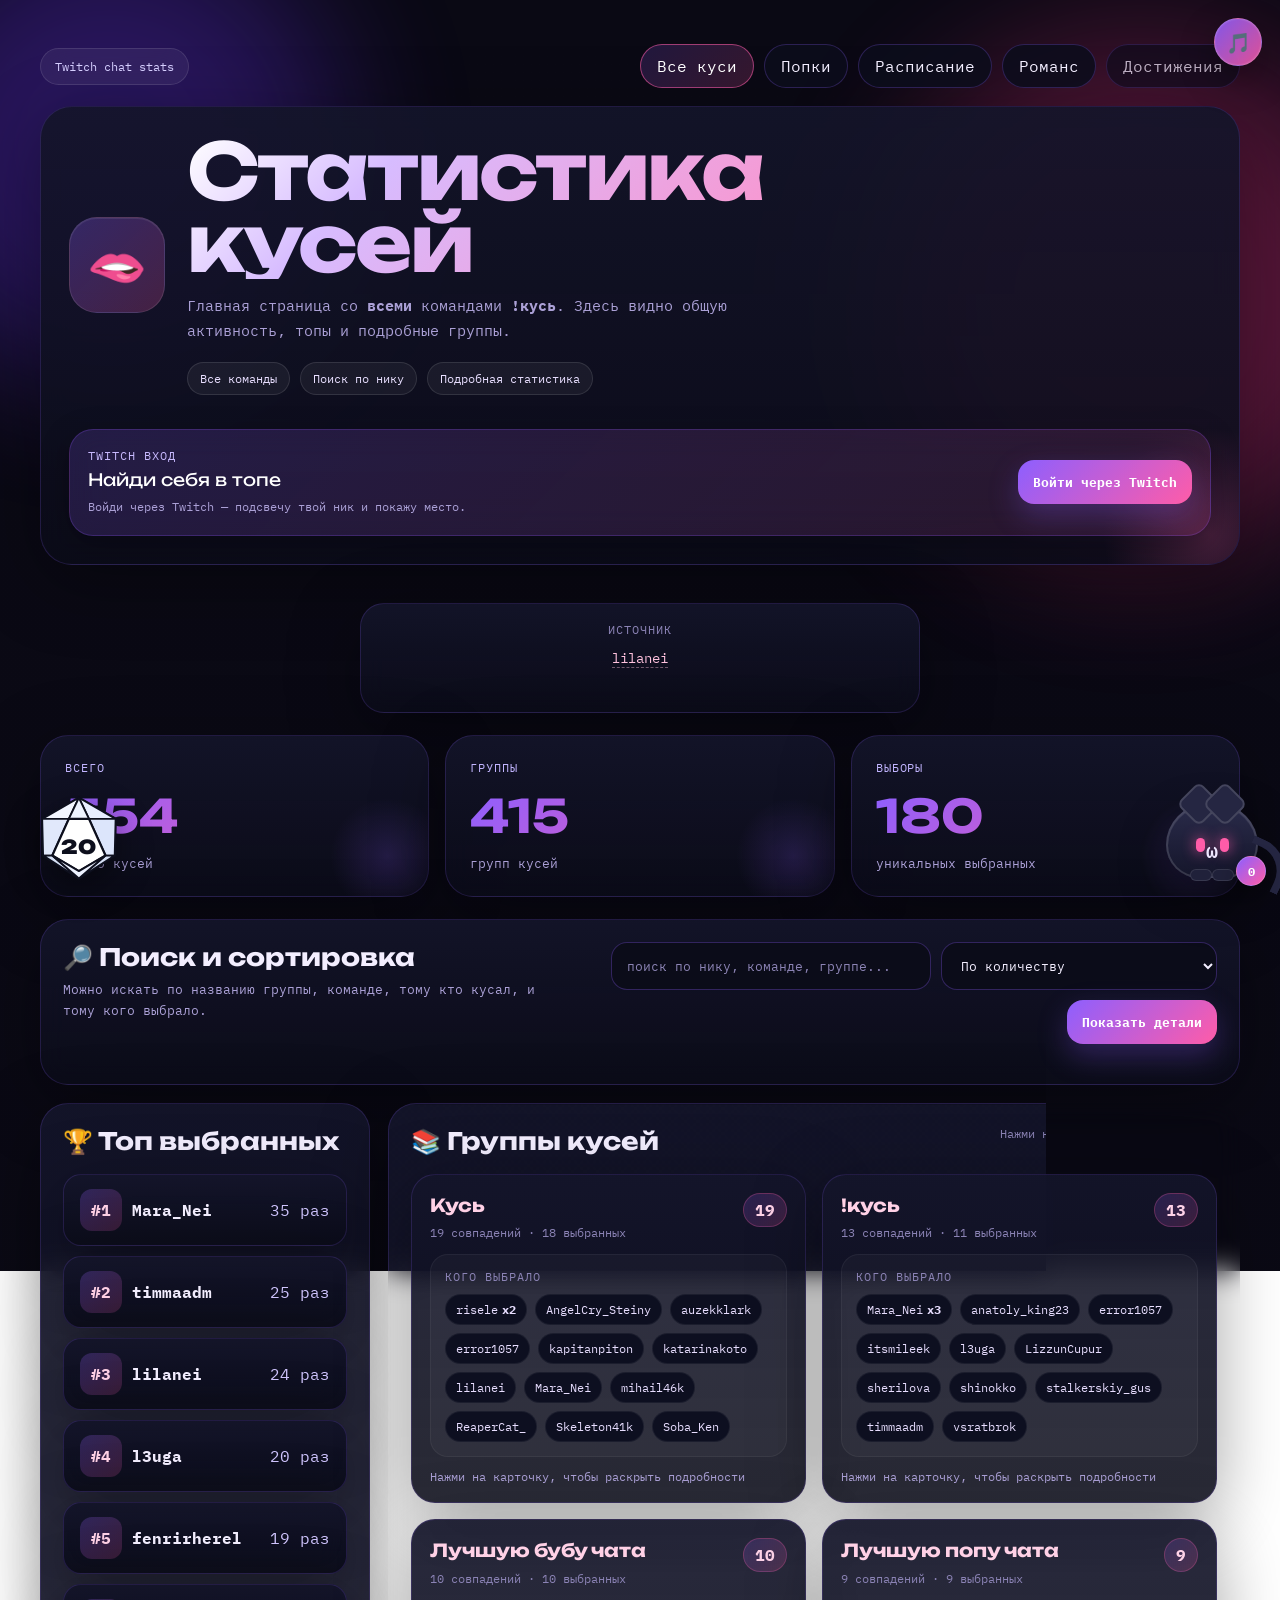
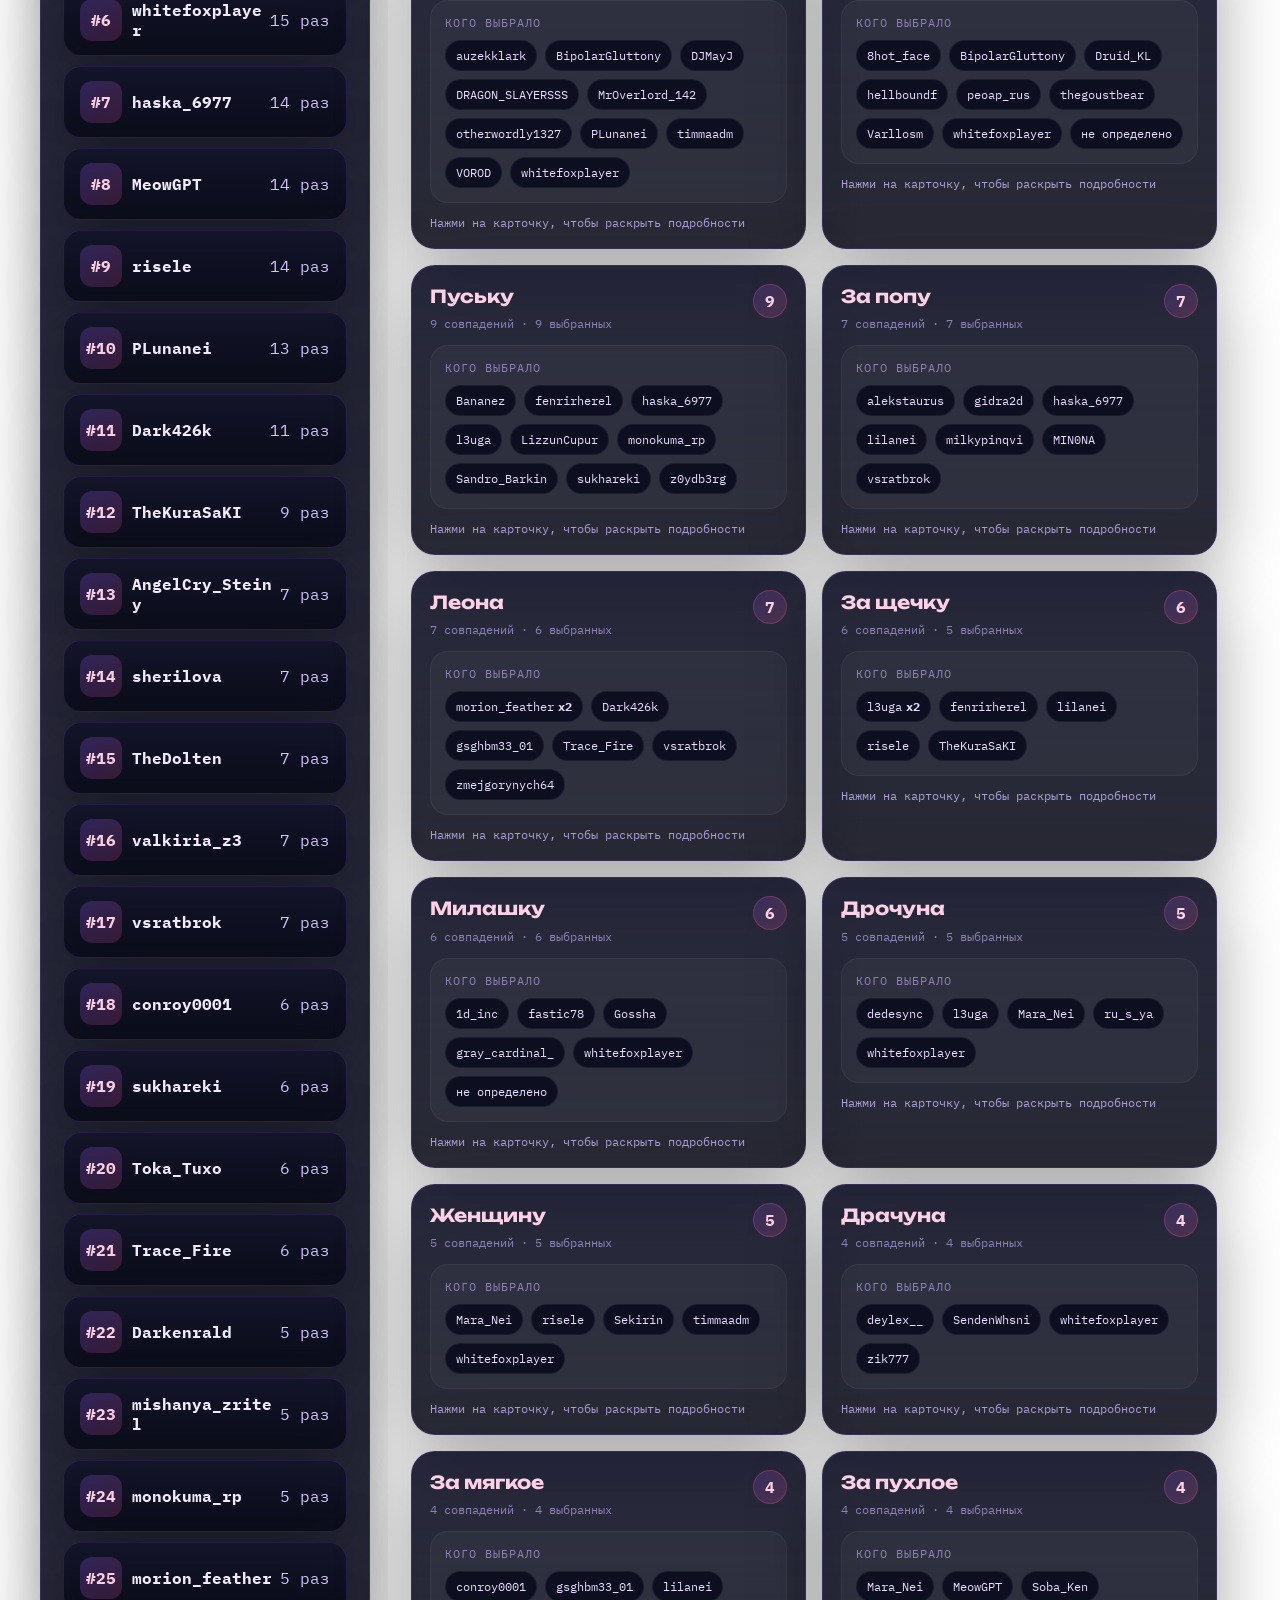
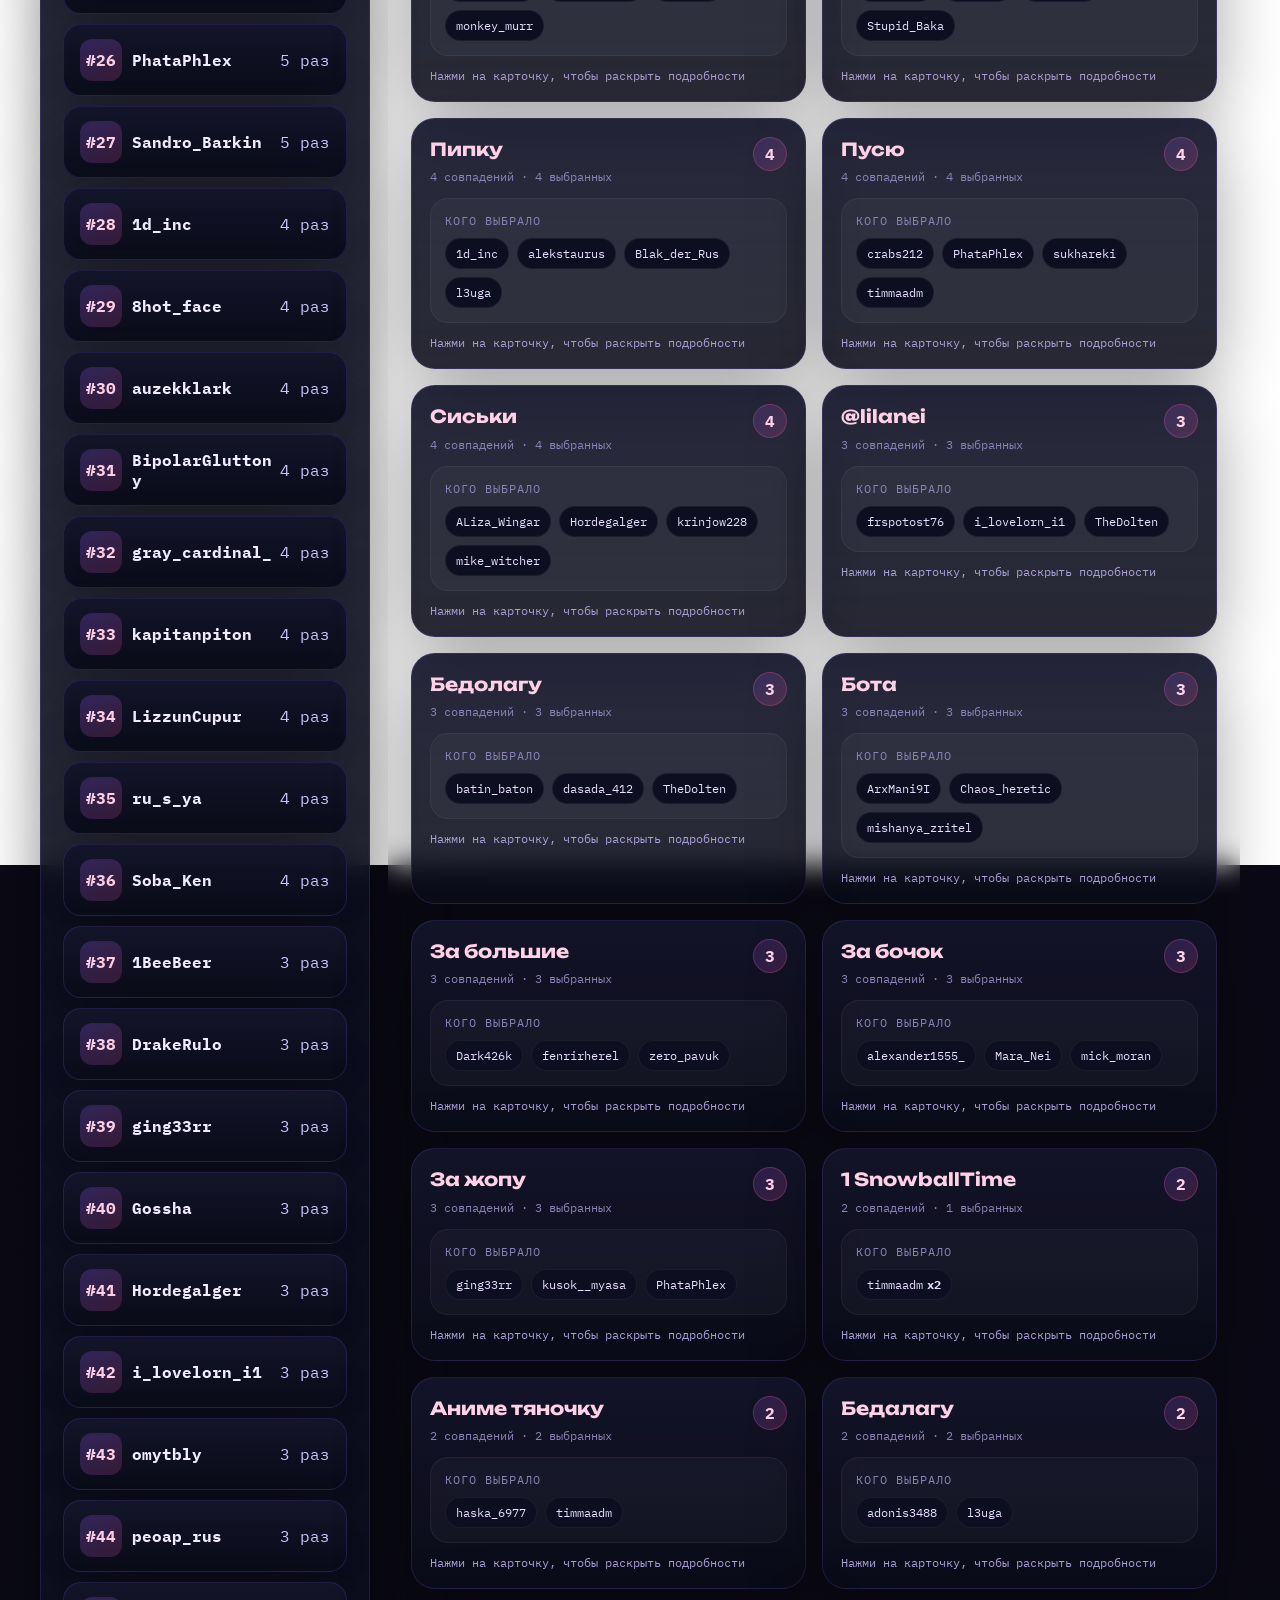
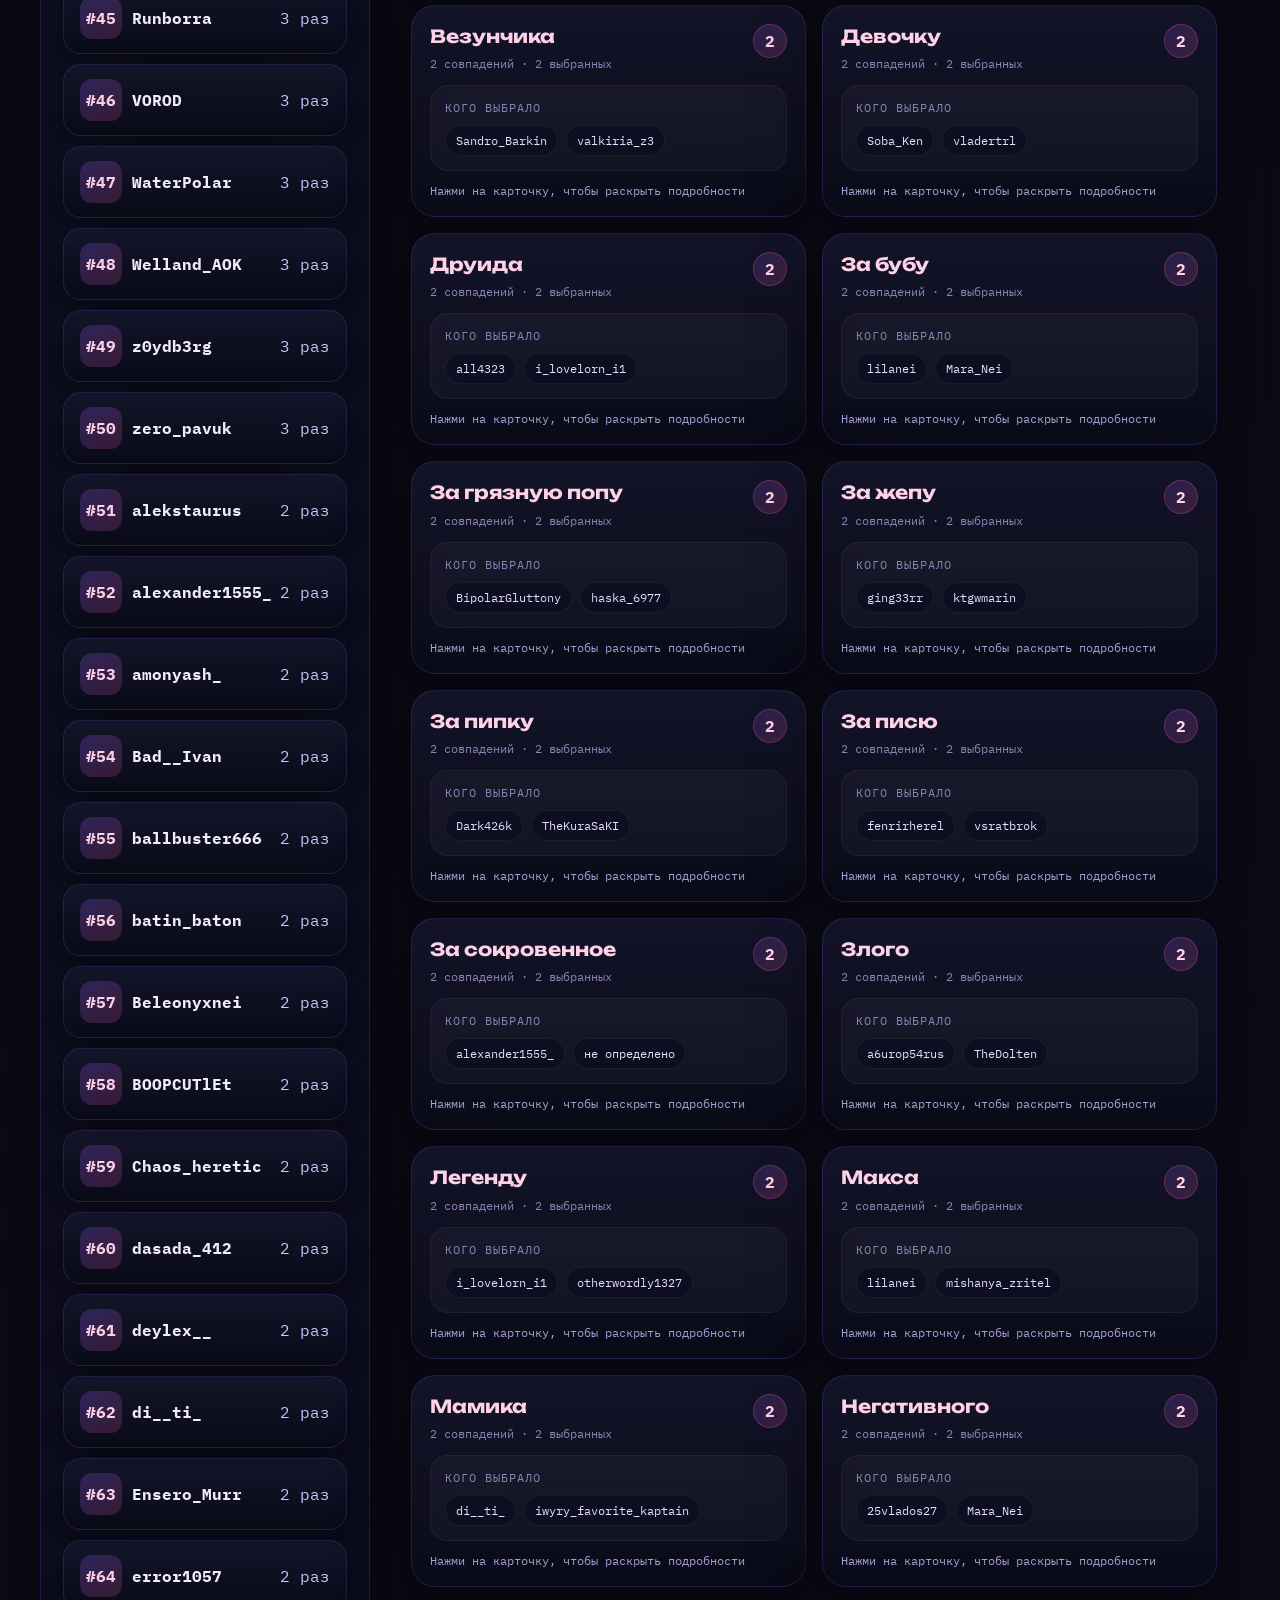
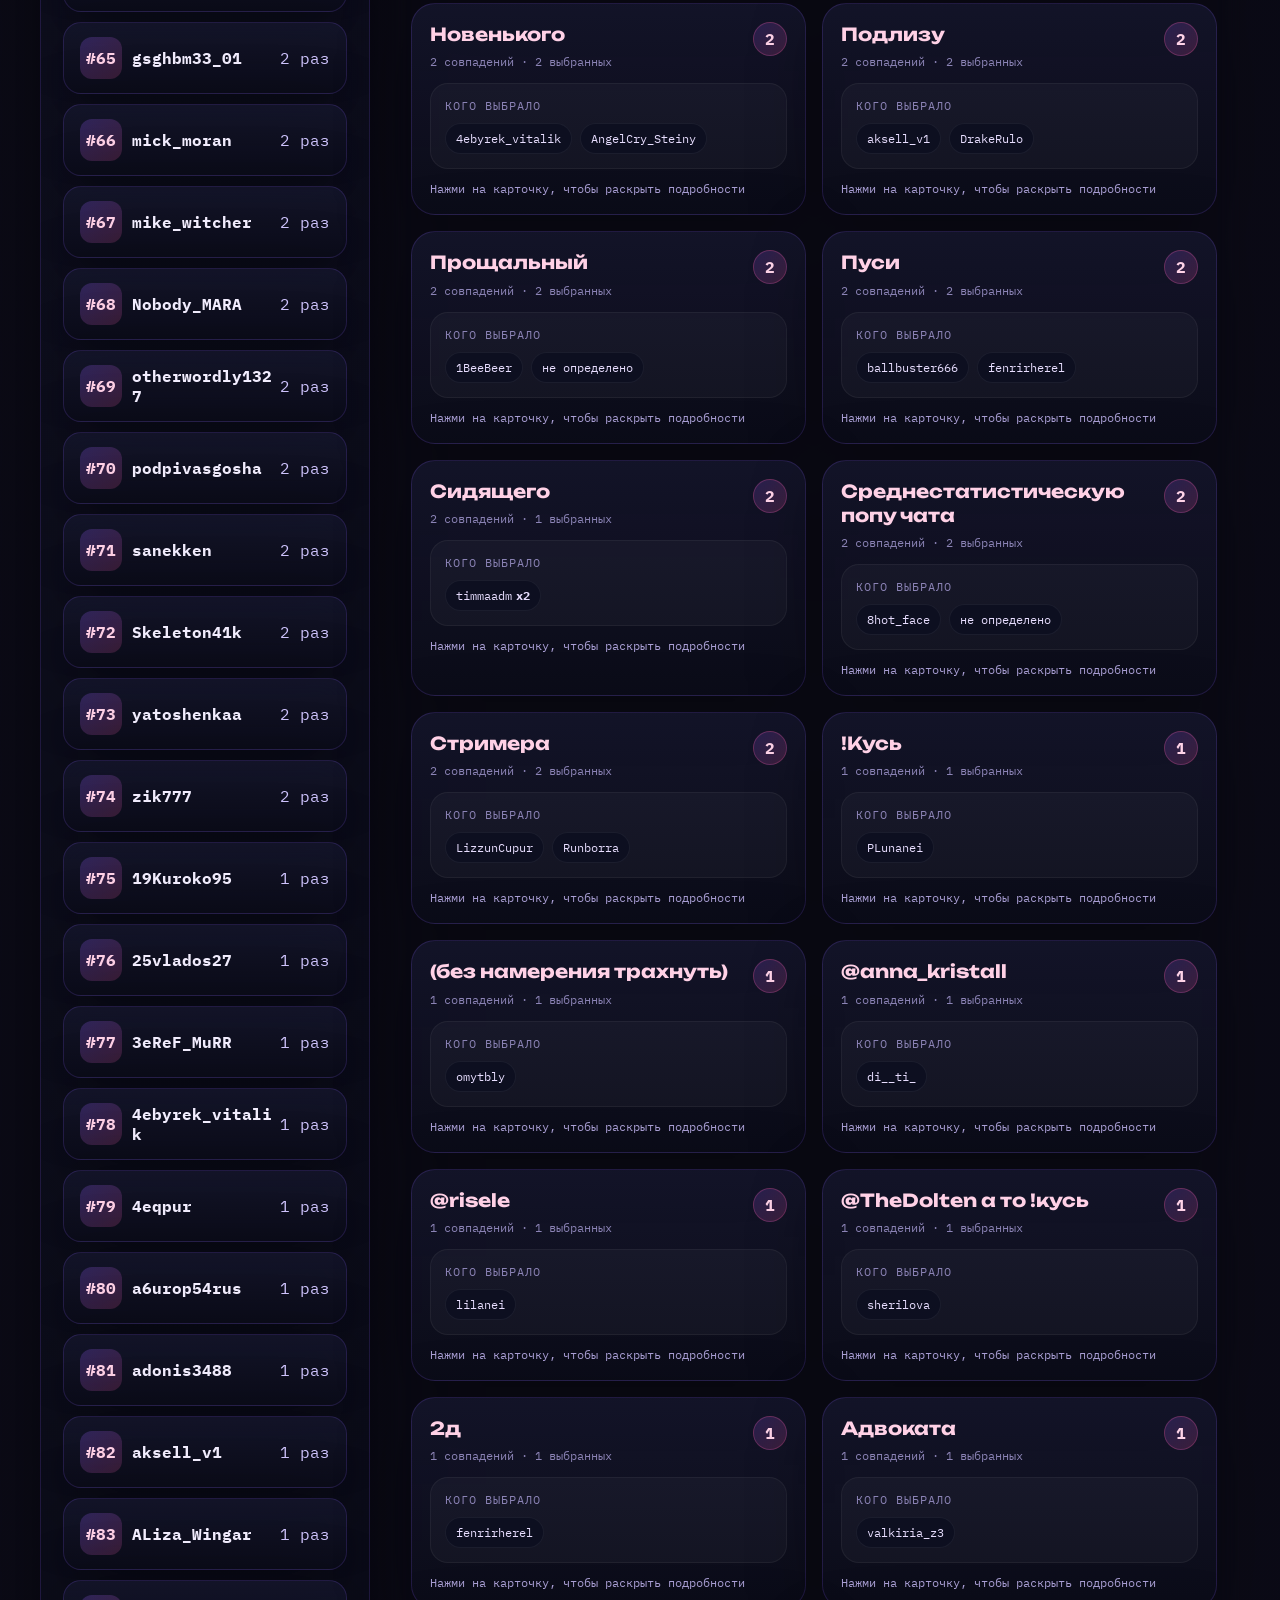
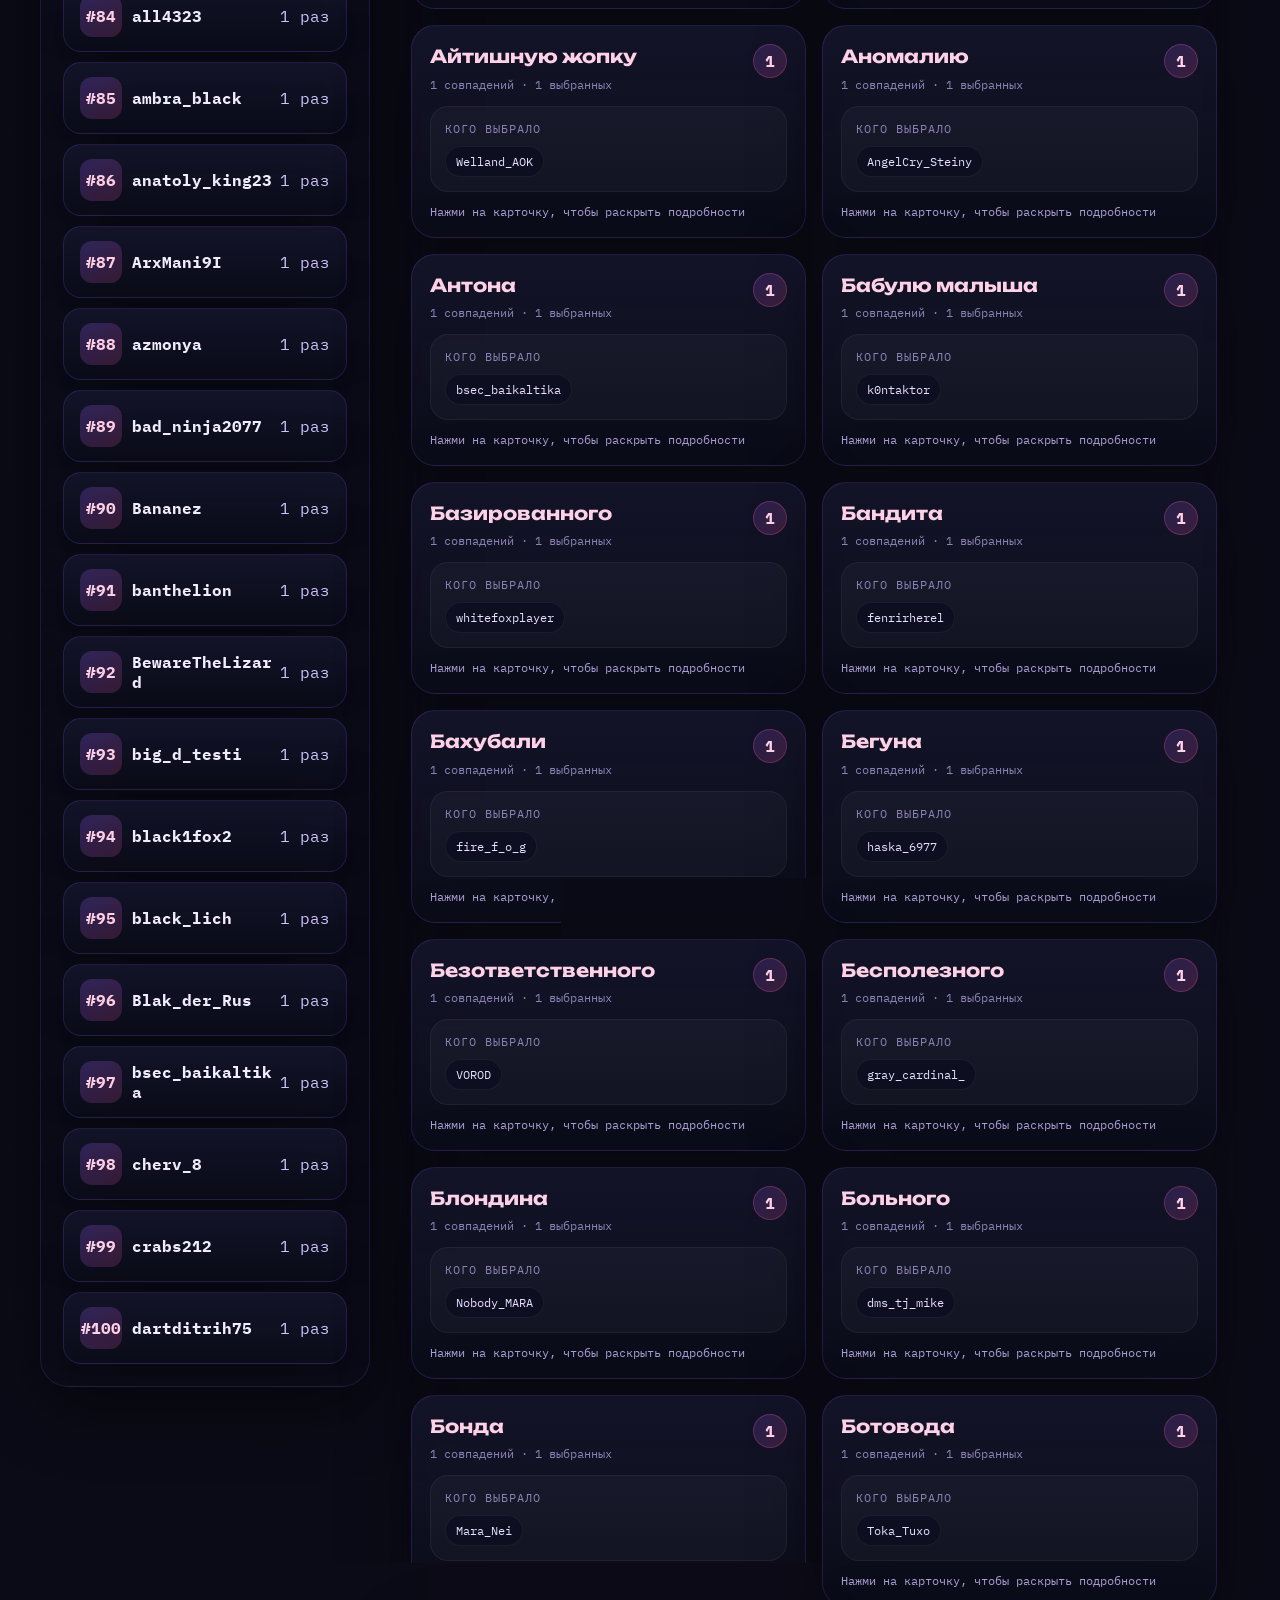
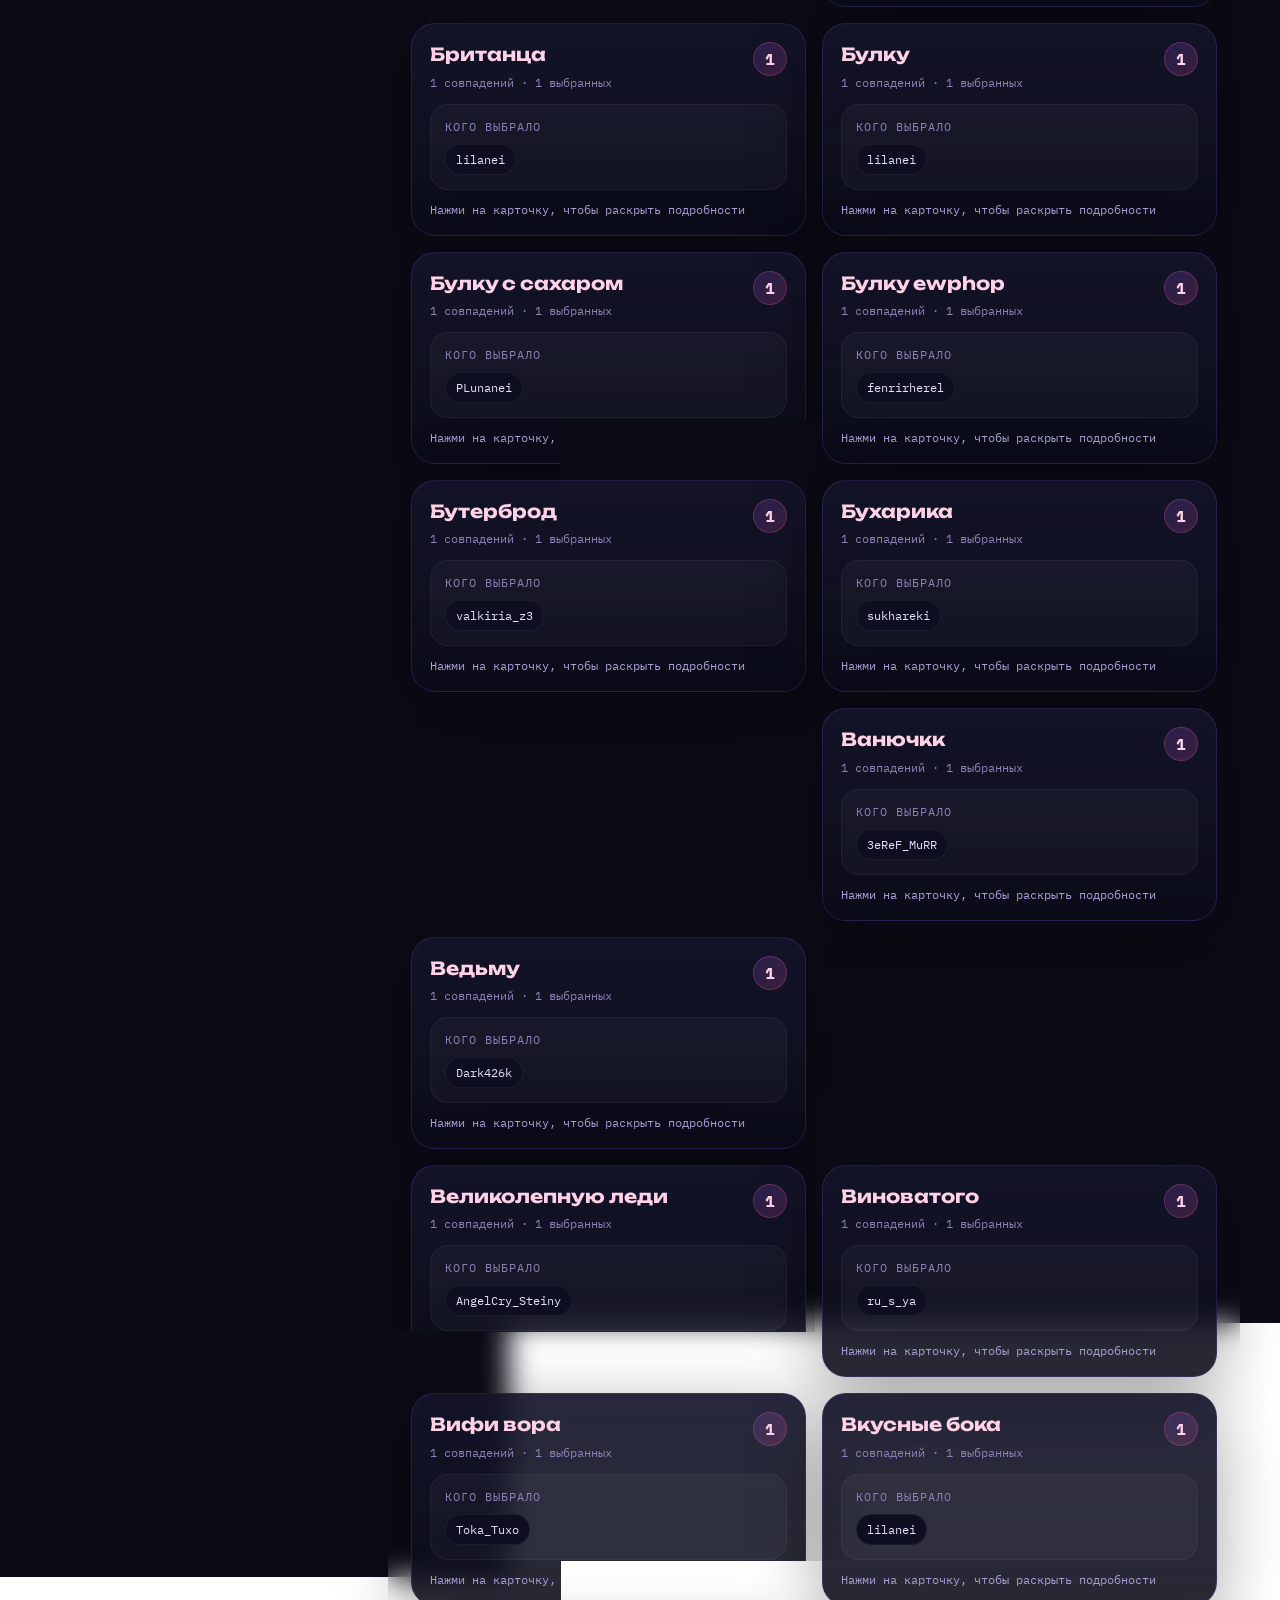
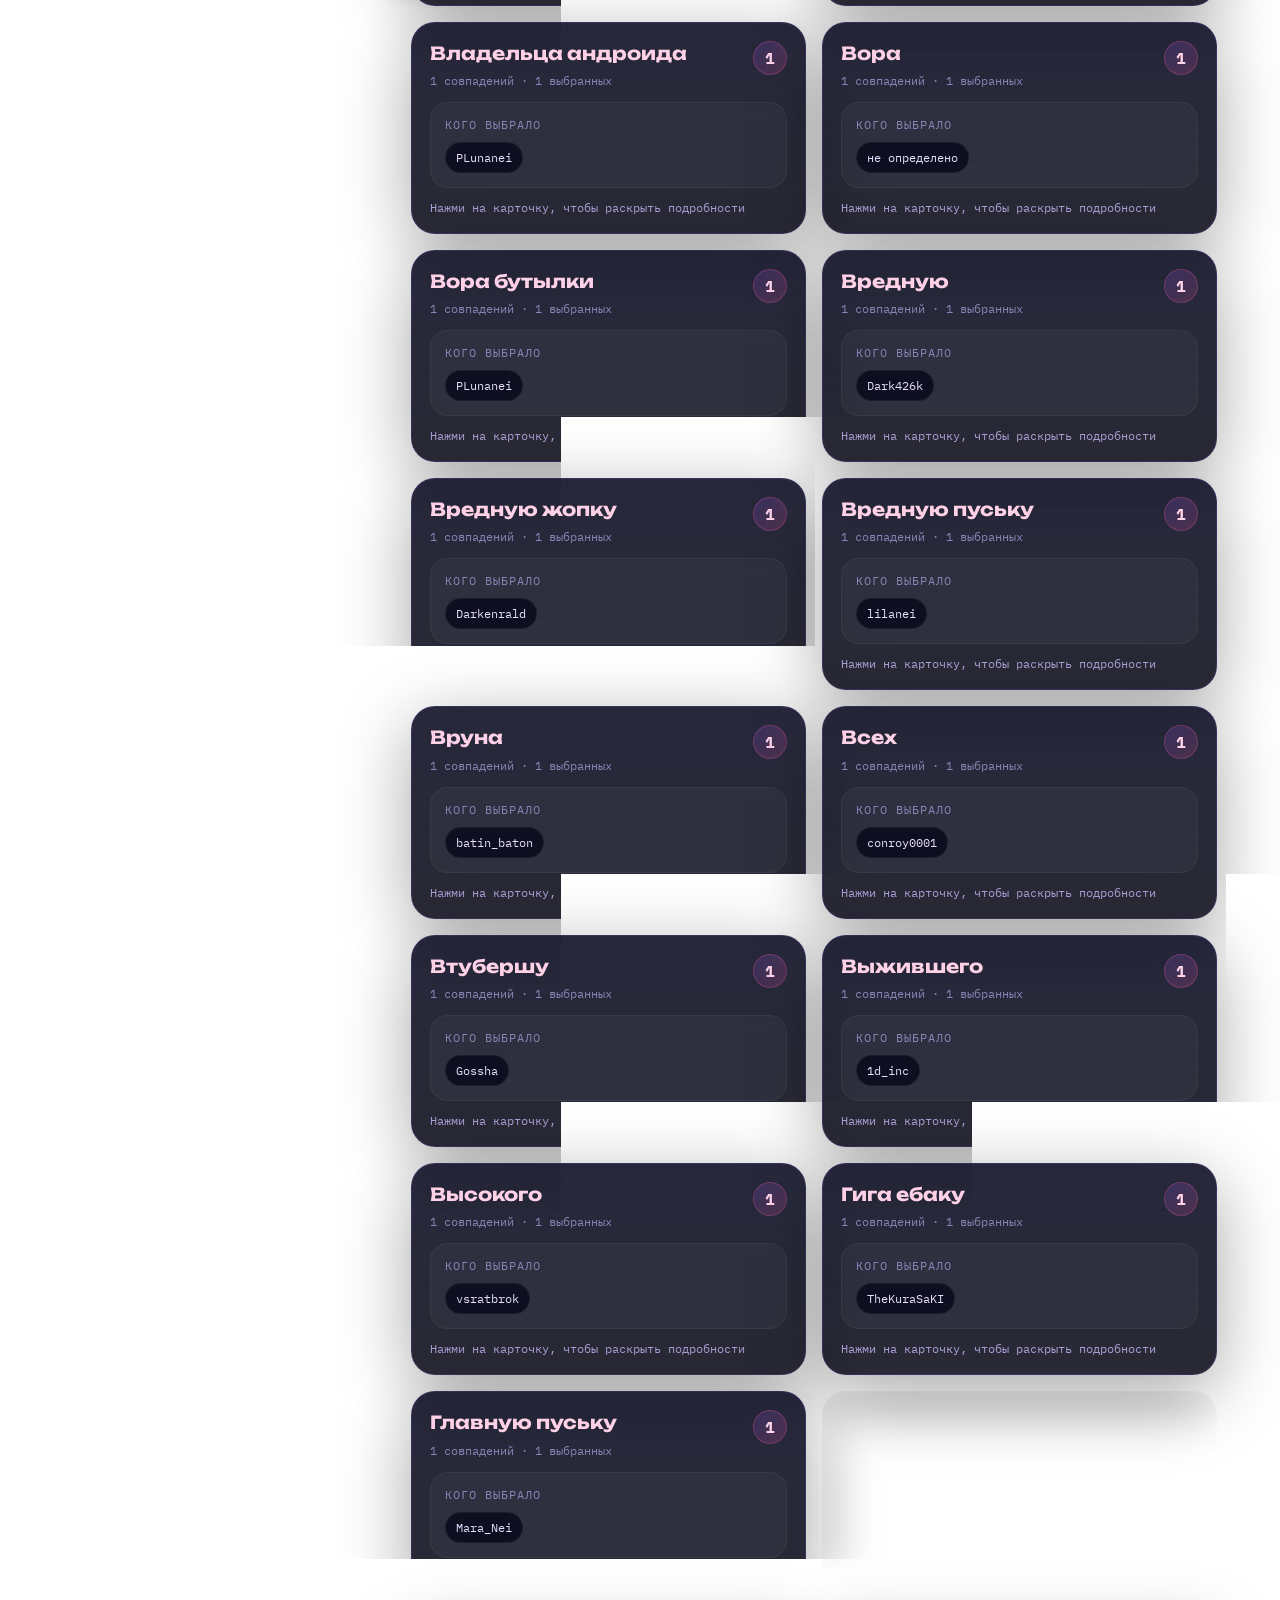
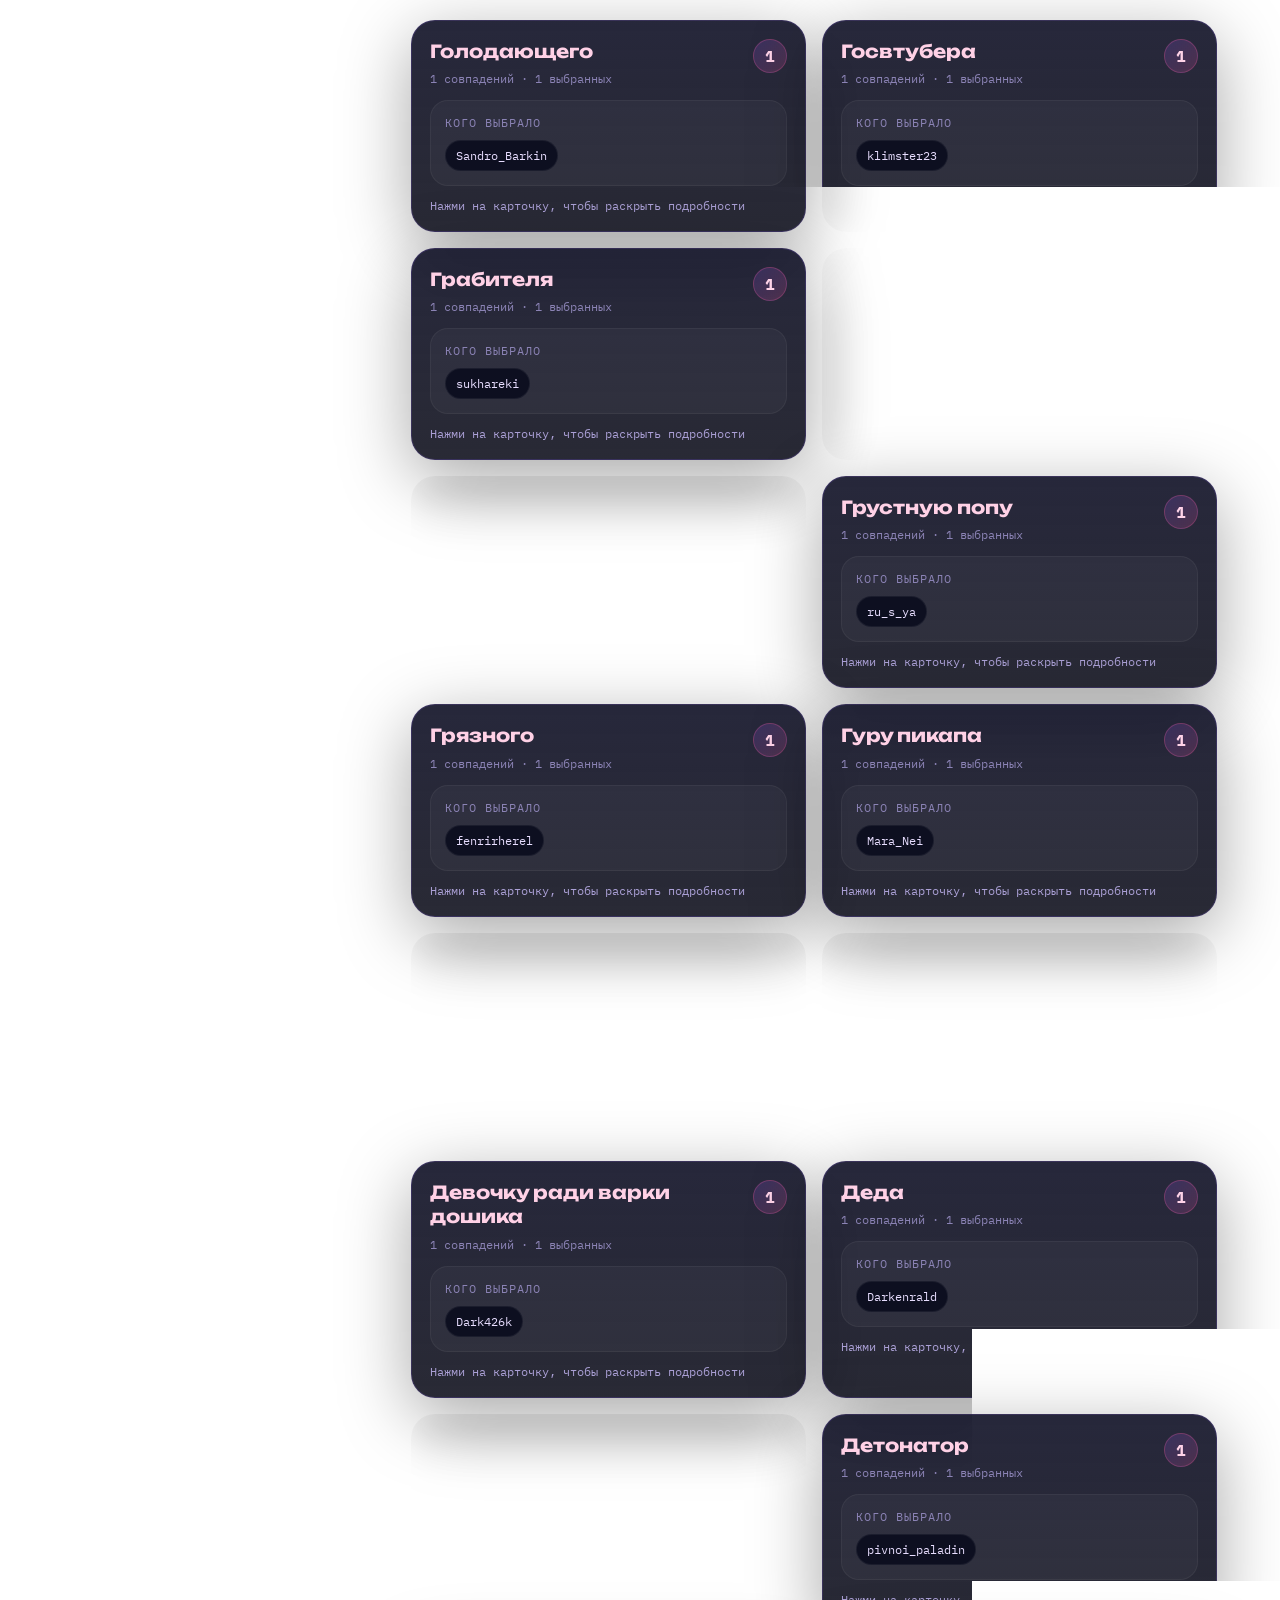
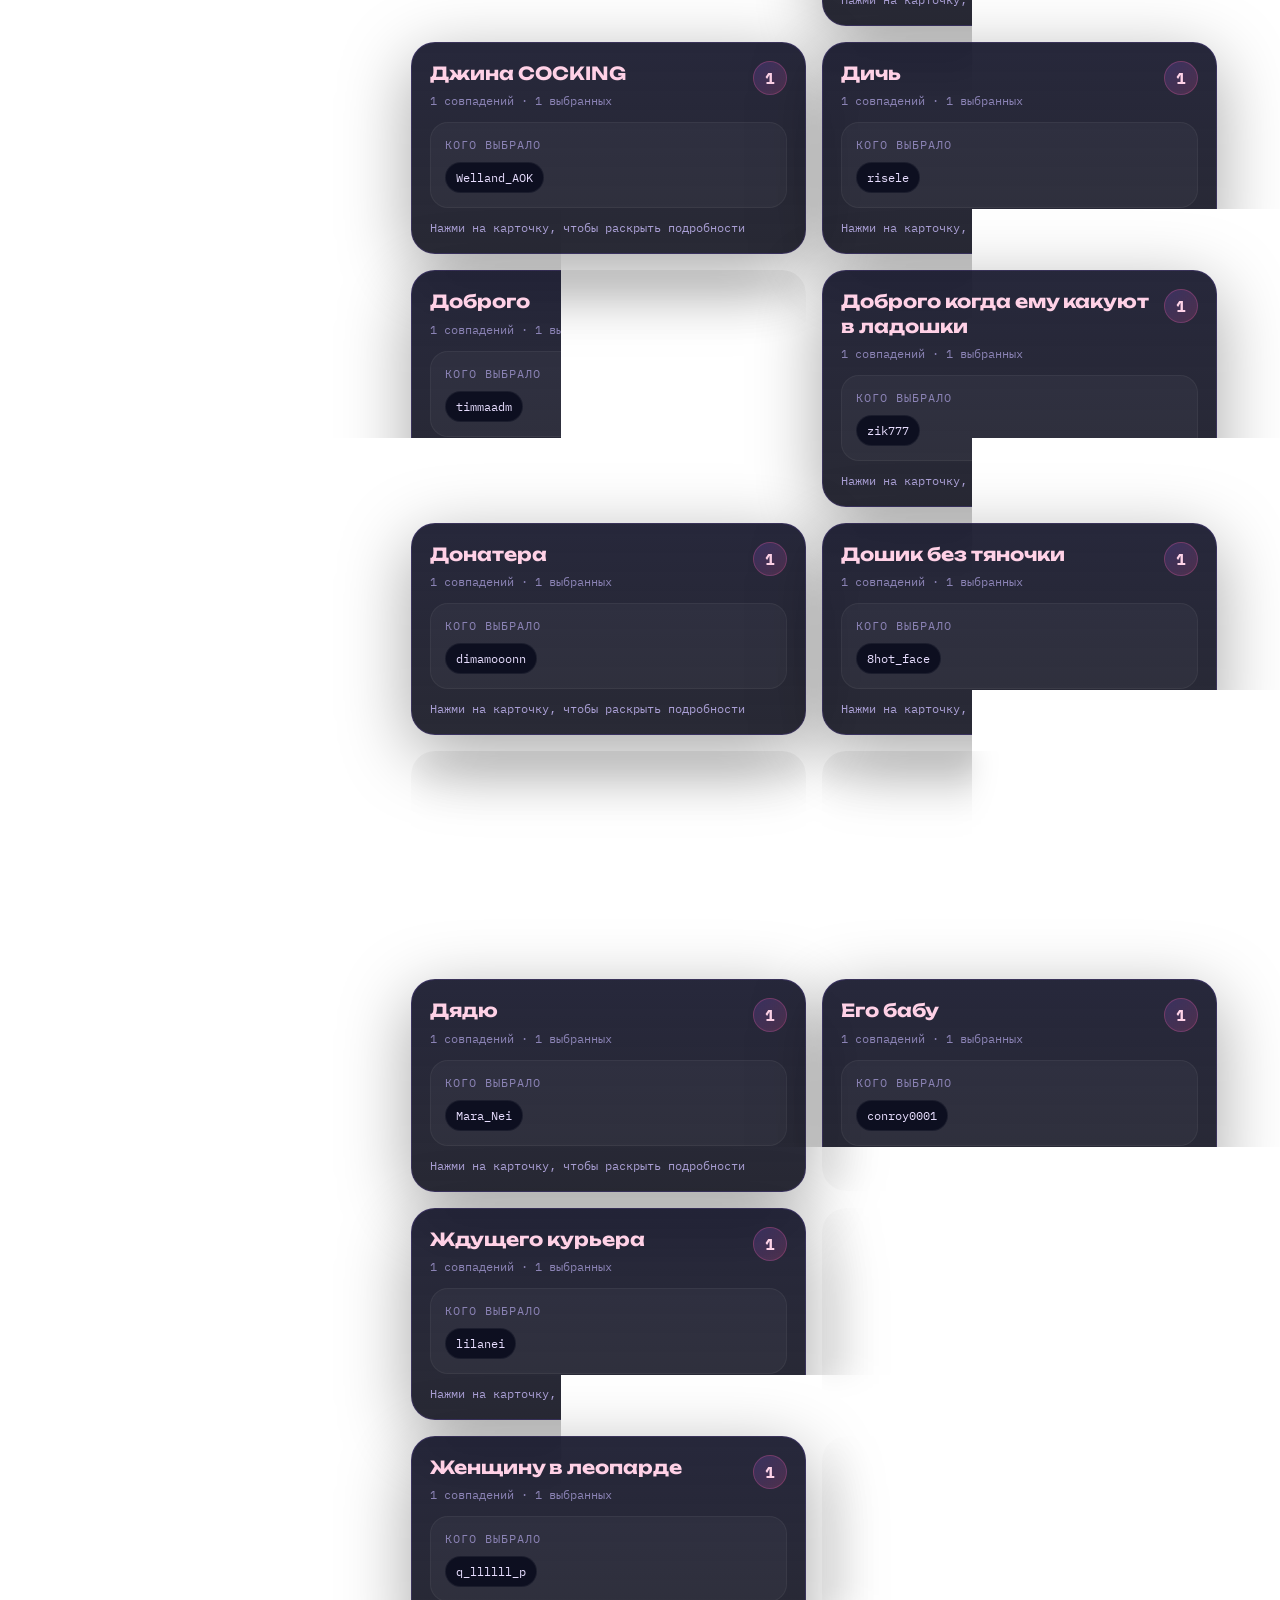
==== commit 328c3c9d: "Add files via upload" ====
--- a/index.html
+++ b/index.html
@@ -173,6 +173,6 @@
   </div>
   <audio id="catPurrSound" src="assets/purr.mp3" preload="auto"></audio>
 
-  <script src="script.js"></script>
+  <script src="script.js?v=1781177075"></script>
 </body>
 </html>
--- a/style.css
+++ b/style.css
@@ -1681,7 +1681,7 @@
 @media(max-width:430px){.chat-topic-grid{grid-template-columns:1fr}}
 
 
-/* lilanei AI mode */
+/* lilanei chat mode */
 .chat-status-stack{display:grid;gap:4px}
 .chat-status-stack small{color:var(--muted-2);font-size:11px;font-weight:700;line-height:1.35}
 .chat-login-hint{
@@ -1704,8 +1704,8 @@
 }
 
 
-/* solo AI chat cleanup */
-.solo-ai-topbar{justify-content:flex-start}
+/* solo chat cleanup */
+.solo-chat-topbar{justify-content:flex-start}
 .from-system{margin-right:auto;background:linear-gradient(135deg,rgba(255,214,120,.08),rgba(255,255,255,.04));border-color:rgba(255,214,120,.18)}
 .from-system span{color:#ffe2a3}
 .chat-panel .tiny-btn,.chat-topic-grid,#topicButtons,#endingBtn{display:none!important}
@@ -1727,3 +1727,828 @@
   font-size:12px;
   opacity:.9;
 }
+
+
+/* ===== Better mobile adaptation ===== */
+@media (max-width: 980px) {
+  html, body {
+    width: 100%;
+    overflow-x: hidden;
+  }
+
+  .wrap {
+    max-width: 100%;
+    padding: 16px 10px 56px;
+  }
+
+  .hero-topline {
+    align-items: stretch;
+    gap: 10px;
+  }
+
+  .eyebrow {
+    width: fit-content;
+    padding: 8px 11px;
+    font-size: 11px;
+  }
+
+  .nav {
+    width: 100%;
+    justify-content: flex-start;
+    flex-wrap: nowrap;
+    overflow-x: auto;
+    gap: 8px;
+    padding: 2px 2px 10px;
+    -webkit-overflow-scrolling: touch;
+    scrollbar-width: thin;
+  }
+
+  .nav a {
+    flex: 0 0 auto;
+    white-space: nowrap;
+    padding: 9px 12px;
+    font-size: 12px;
+  }
+
+  .hero-card {
+    grid-template-columns: 1fr !important;
+    gap: 14px;
+    padding: 18px;
+    border-radius: 24px;
+  }
+
+  .hero-icon {
+    width: 64px;
+    height: 64px;
+    font-size: 32px;
+    border-radius: 20px;
+  }
+
+  h1 {
+    font-size: clamp(32px, 12vw, 54px);
+    line-height: 1;
+  }
+
+  h2 {
+    font-size: 22px;
+  }
+
+  .sub {
+    font-size: 13px;
+    line-height: 1.55;
+  }
+
+  .tag {
+    padding: 7px 9px;
+    font-size: 11px;
+  }
+
+  .meta-grid,
+  .stats {
+    display: grid;
+    grid-template-columns: 1fr !important;
+    gap: 10px;
+  }
+
+  .auth-panel {
+    flex-direction: column;
+    align-items: stretch;
+    padding: 14px;
+  }
+
+  .auth-actions {
+    justify-content: stretch;
+  }
+
+  .auth-actions button,
+  button,
+  select,
+  input,
+  textarea {
+    max-width: 100%;
+  }
+
+  .panel,
+  .card,
+  .stat,
+  .meta-card {
+    border-radius: 20px;
+  }
+
+  .leader,
+  .card-head {
+    gap: 8px;
+  }
+
+  .leader-left,
+  .hero-copy,
+  .meta-value,
+  .command,
+  .bot,
+  .name,
+  .chooser {
+    min-width: 0;
+    overflow-wrap: anywhere;
+    word-break: break-word;
+  }
+
+  .music-toggle {
+    top: 10px;
+    right: 10px;
+    width: 42px;
+    height: 42px;
+    z-index: 30;
+  }
+
+  .d20-widget {
+    left: 10px;
+    bottom: 10px;
+    transform: scale(.86);
+    transform-origin: left bottom;
+  }
+
+  .cat-widget {
+    right: 10px;
+    bottom: 10px;
+    transform: scale(.86);
+    transform-origin: right bottom;
+  }
+}
+
+@media (max-width: 920px) {
+  .romance-layout,
+  .romance-layout-clean,
+  .chat-romance-layout {
+    grid-template-columns: 1fr !important;
+    gap: 14px;
+  }
+
+  .romance-profile,
+  .chat-profile,
+  .chat-panel {
+    width: 100%;
+    min-width: 0 !important;
+  }
+
+  .romance-profile {
+    padding: 16px;
+  }
+
+  .romance-character-photo,
+  .romance-photo-shell {
+    margin-left: auto;
+    margin-right: auto;
+  }
+
+  .romance-photo-shell {
+    width: min(100%, 340px) !important;
+    height: 440px !important;
+  }
+
+  .romance-photo {
+    width: 100%;
+    height: 100%;
+    object-fit: contain;
+  }
+
+  .chat-window {
+    min-height: 360px;
+    max-height: 58vh;
+    overflow-y: auto;
+  }
+
+  .chat-bubble {
+    max-width: 92%;
+  }
+
+  .chat-input-row {
+    display: grid !important;
+    grid-template-columns: 1fr;
+    gap: 10px;
+  }
+
+  .chat-input-row textarea {
+    width: 100%;
+    min-height: 92px;
+    font-size: 16px;
+  }
+
+  .chat-input-row button {
+    width: 100%;
+    min-height: 44px;
+  }
+
+  .schedule-shell,
+  .schedule-layout,
+  .schedule-phone-wrap {
+    grid-template-columns: 1fr !important;
+    max-width: 100%;
+  }
+
+  .schedule-phone {
+    width: min(100%, 390px);
+    margin-inline: auto;
+  }
+
+  .schedule-girl-art,
+  .schedule-raccoon-art {
+    max-width: 100%;
+  }
+}
+
+@media (max-width: 560px) {
+  .wrap {
+    padding-left: 8px;
+    padding-right: 8px;
+  }
+
+  .hero-card,
+  .panel {
+    padding: 14px;
+    border-radius: 20px;
+  }
+
+  .romance-photo-shell {
+    width: min(100%, 310px) !important;
+    height: 400px !important;
+  }
+
+  .chat-window {
+    min-height: 330px;
+    max-height: 56vh;
+  }
+
+  .chat-bubble {
+    max-width: 96%;
+    padding: 11px 12px;
+  }
+
+  .chat-bubble p {
+    font-size: 13px;
+    line-height: 1.55;
+  }
+
+  .item-line {
+    display: block;
+  }
+
+  .leader {
+    align-items: flex-start;
+  }
+
+  .count,
+  .card-count {
+    flex-shrink: 0;
+  }
+
+  .achievement-card {
+    grid-template-columns: auto 1fr;
+    padding: 13px;
+  }
+
+  .achievement-icon {
+    width: 42px;
+    height: 42px;
+    font-size: 24px;
+  }
+}
+
+
+
+@media (min-width: 981px) {
+  .schedule-hero-card .hero-auth,
+  .romance-hero-card .hero-auth {
+    justify-self: end;
+  }
+}
+
+@media (max-width: 980px) {
+  .hero-auth {
+    justify-self: stretch;
+    width: 100%;
+  }
+
+  .hero-auth .auth-actions {
+    display: grid;
+    grid-template-columns: 1fr;
+  }
+
+  .hero-auth button {
+    width: 100%;
+  }
+}
+
+/* ===== Final responsive fixes + Twitch auth block ===== */
+
+.hero-auth {
+  grid-column: 1 / -1;
+  width: 100%;
+  max-width: none;
+  justify-self: stretch;
+  margin-top: 12px;
+}
+
+.hero-auth .auth-left {
+  min-width: 0;
+}
+
+.hero-auth .auth-title,
+.hero-auth .auth-sub {
+  overflow-wrap: anywhere;
+  word-break: break-word;
+}
+
+.hero-auth .auth-actions {
+  display: flex;
+  align-items: center;
+  justify-content: flex-end;
+  gap: 10px;
+  flex-wrap: wrap;
+}
+
+.hero-auth button {
+  min-width: 120px;
+}
+
+.schedule-hero-card .hero-auth,
+.romance-hero-card .hero-auth {
+  grid-column: 1 / -1;
+  width: 100%;
+  max-width: none;
+  justify-self: stretch;
+}
+
+/* Mobile/tablet general layout */
+@media (max-width: 980px) {
+  html,
+  body {
+    width: 100%;
+    max-width: 100%;
+    overflow-x: hidden;
+  }
+
+  .wrap {
+    width: 100%;
+    max-width: 100%;
+    padding: 16px 10px 56px;
+  }
+
+  .hero-topline {
+    align-items: stretch;
+    gap: 10px;
+  }
+
+  .eyebrow {
+    width: fit-content;
+    padding: 8px 11px;
+    font-size: 11px;
+  }
+
+  .nav {
+    width: 100%;
+    display: flex;
+    justify-content: flex-start;
+    flex-wrap: nowrap;
+    overflow-x: auto;
+    gap: 8px;
+    padding: 2px 2px 10px;
+    -webkit-overflow-scrolling: touch;
+    scrollbar-width: thin;
+  }
+
+  .nav a {
+    flex: 0 0 auto;
+    white-space: nowrap;
+    padding: 9px 12px;
+    font-size: 12px;
+  }
+
+  .hero-card {
+    grid-template-columns: 1fr !important;
+    gap: 14px;
+    padding: 18px;
+    border-radius: 24px;
+  }
+
+  .hero-icon {
+    width: 64px;
+    height: 64px;
+    font-size: 32px;
+    border-radius: 20px;
+  }
+
+  h1 {
+    font-size: clamp(32px, 12vw, 54px);
+    line-height: 1;
+  }
+
+  h2 {
+    font-size: 22px;
+  }
+
+  .sub {
+    font-size: 13px;
+    line-height: 1.55;
+  }
+
+  .tag {
+    padding: 7px 9px;
+    font-size: 11px;
+  }
+
+  .meta-grid,
+  .stats {
+    display: grid;
+    grid-template-columns: 1fr !important;
+    gap: 10px;
+  }
+
+  .auth-panel,
+  .hero-auth {
+    width: 100%;
+    max-width: 100%;
+    justify-self: stretch;
+    flex-direction: column;
+    align-items: stretch;
+    padding: 14px;
+  }
+
+  .auth-actions,
+  .hero-auth .auth-actions {
+    display: grid;
+    grid-template-columns: 1fr;
+    width: 100%;
+    justify-content: stretch;
+  }
+
+  .auth-actions button,
+  .hero-auth button {
+    width: 100%;
+    min-width: 0;
+    min-height: 44px;
+  }
+
+  button,
+  select,
+  input,
+  textarea {
+    max-width: 100%;
+  }
+
+  .panel,
+  .card,
+  .stat,
+  .meta-card {
+    border-radius: 20px;
+  }
+
+  .leader,
+  .card-head {
+    gap: 8px;
+  }
+
+  .leader-left,
+  .hero-copy,
+  .meta-value,
+  .command,
+  .bot,
+  .name,
+  .chooser {
+    min-width: 0;
+    overflow-wrap: anywhere;
+    word-break: break-word;
+  }
+
+  .music-toggle {
+    top: 10px;
+    right: 10px;
+    width: 42px;
+    height: 42px;
+    z-index: 30;
+  }
+
+  .d20-widget {
+    left: 10px;
+    bottom: 10px;
+    transform: scale(.86);
+    transform-origin: left bottom;
+  }
+
+  .cat-widget {
+    right: 10px;
+    bottom: 10px;
+    transform: scale(.86);
+    transform-origin: right bottom;
+  }
+}
+
+/* Romance / chat mobile */
+@media (max-width: 920px) {
+  .romance-layout,
+  .romance-layout-clean,
+  .chat-romance-layout {
+    grid-template-columns: 1fr !important;
+    gap: 14px;
+  }
+
+  .romance-profile,
+  .chat-profile,
+  .chat-panel {
+    width: 100%;
+    min-width: 0 !important;
+  }
+
+  .romance-profile {
+    padding: 16px;
+  }
+
+  .romance-character-photo,
+  .romance-photo-shell {
+    margin-left: auto;
+    margin-right: auto;
+  }
+
+  .romance-photo-shell {
+    width: min(100%, 340px) !important;
+    height: 440px !important;
+  }
+
+  .romance-photo {
+    width: 100%;
+    height: 100%;
+    object-fit: contain;
+  }
+
+  .chat-window {
+    min-height: 360px;
+    max-height: 58vh;
+    overflow-y: auto;
+  }
+
+  .chat-bubble {
+    max-width: 92%;
+  }
+
+  .chat-input-row {
+    display: grid !important;
+    grid-template-columns: 1fr;
+    gap: 10px;
+  }
+
+  .chat-input-row textarea {
+    width: 100%;
+    min-height: 92px;
+    font-size: 16px;
+  }
+
+  .chat-input-row button {
+    width: 100%;
+    min-height: 44px;
+  }
+}
+
+/* Schedule mobile */
+@media (max-width: 920px) {
+  .schedule-shell,
+  .schedule-layout,
+  .schedule-phone-wrap {
+    grid-template-columns: 1fr !important;
+    max-width: 100%;
+  }
+
+  .schedule-phone {
+    width: min(100%, 390px);
+    margin-inline: auto;
+  }
+
+  .schedule-girl-art,
+  .schedule-raccoon-art {
+    max-width: 100%;
+  }
+}
+
+/* Small phones */
+@media (max-width: 560px) {
+  .wrap {
+    padding-left: 8px;
+    padding-right: 8px;
+  }
+
+  .hero-card,
+  .panel {
+    padding: 14px;
+    border-radius: 20px;
+  }
+
+  .romance-photo-shell {
+    width: min(100%, 310px) !important;
+    height: 400px !important;
+  }
+
+  .chat-window {
+    min-height: 330px;
+    max-height: 56vh;
+  }
+
+  .chat-bubble {
+    max-width: 96%;
+    padding: 11px 12px;
+  }
+
+  .chat-bubble p {
+    font-size: 13px;
+    line-height: 1.55;
+  }
+
+  .item-line {
+    display: block;
+  }
+
+  .leader {
+    align-items: flex-start;
+  }
+
+  .count,
+  .card-count {
+    flex-shrink: 0;
+  }
+
+  .achievement-card {
+    grid-template-columns: auto 1fr;
+    padding: 13px;
+  }
+
+  .achievement-icon {
+    width: 42px;
+    height: 42px;
+    font-size: 24px;
+  }
+}
+
+
+
+/* ===== Hard override achievements css ===== */
+.achievements-grid {
+  display: grid !important;
+  grid-template-columns: repeat(auto-fit, minmax(230px, 1fr));
+  gap: 14px;
+  width: 100%;
+}
+
+.achievement-card {
+  display: grid !important;
+  grid-template-columns: auto 1fr;
+  gap: 12px;
+  align-items: start;
+  min-width: 0;
+  padding: 16px;
+  border-radius: 20px;
+  border: 1px solid rgba(255,255,255,.12);
+  background: rgba(255,255,255,.055);
+}
+
+.achievement-card.unlocked {
+  opacity: 1 !important;
+  filter: none !important;
+  border-color: rgba(168, 92, 255, .55) !important;
+  background: linear-gradient(135deg, rgba(168,92,255,.18), rgba(255,255,255,.055)) !important;
+}
+
+.achievement-card.locked {
+  opacity: .48;
+  filter: grayscale(.35);
+}
+
+.achievement-icon {
+  display: grid;
+  place-items: center;
+  width: 46px;
+  height: 46px;
+  border-radius: 16px;
+  background: rgba(255,255,255,.09);
+  font-size: 25px;
+}
+
+.achievement-title,
+.achievement-desc,
+.achievement-state {
+  min-width: 0;
+  overflow-wrap: anywhere;
+}
+
+.achievement-title {
+  font-weight: 900;
+}
+
+.achievement-desc,
+.achievement-state {
+  margin-top: 5px;
+  color: rgba(255,255,255,.68);
+  font-size: 12px;
+  line-height: 1.5;
+}
+
+.achievement-card.unlocked .achievement-state {
+  color: rgba(255,255,255,.92);
+}
+
+@media (max-width: 560px) {
+  .achievements-grid {
+    grid-template-columns: 1fr;
+  }
+
+  .achievement-card {
+    padding: 13px;
+  }
+}
+
+
+.debug-box {
+  margin: 12px 0;
+  padding: 12px 14px;
+  border: 1px solid rgba(255,255,255,.14);
+  border-radius: 16px;
+  background: rgba(0,0,0,.22);
+  color: rgba(255,255,255,.86);
+  font-size: 12px;
+  line-height: 1.6;
+  overflow-wrap: anywhere;
+}
+
+
+/* ===== Final JSONP achievements css ===== */
+.debug-box {
+  margin: 12px 0;
+  padding: 12px 14px;
+  border: 1px solid rgba(255,255,255,.14);
+  border-radius: 16px;
+  background: rgba(0,0,0,.22);
+  color: rgba(255,255,255,.86);
+  font-size: 12px;
+  line-height: 1.6;
+  overflow-wrap: anywhere;
+}
+
+.achievements-grid {
+  display: grid !important;
+  grid-template-columns: repeat(auto-fit, minmax(230px, 1fr));
+  gap: 14px;
+  width: 100%;
+}
+
+.achievement-card {
+  display: grid !important;
+  grid-template-columns: auto 1fr;
+  gap: 12px;
+  align-items: start;
+  min-width: 0;
+  padding: 16px;
+  border-radius: 20px;
+  border: 1px solid rgba(255,255,255,.12);
+  background: rgba(255,255,255,.055);
+}
+
+.achievement-card.unlocked {
+  opacity: 1 !important;
+  filter: none !important;
+  border-color: rgba(168, 92, 255, .55) !important;
+  background: linear-gradient(135deg, rgba(168,92,255,.18), rgba(255,255,255,.055)) !important;
+}
+
+.achievement-card.locked {
+  opacity: .48;
+  filter: grayscale(.35);
+}
+
+.achievement-icon {
+  display: grid;
+  place-items: center;
+  width: 46px;
+  height: 46px;
+  border-radius: 16px;
+  background: rgba(255,255,255,.09);
+  font-size: 25px;
+}
+
+.achievement-title,
+.achievement-desc,
+.achievement-state {
+  min-width: 0;
+  overflow-wrap: anywhere;
+}
+
+.achievement-title {
+  font-weight: 900;
+}
+
+.achievement-desc,
+.achievement-state {
+  margin-top: 5px;
+  color: rgba(255,255,255,.68);
+  font-size: 12px;
+  line-height: 1.5;
+}
+
+.achievement-card.unlocked .achievement-state {
+  color: rgba(255,255,255,.92);
+}
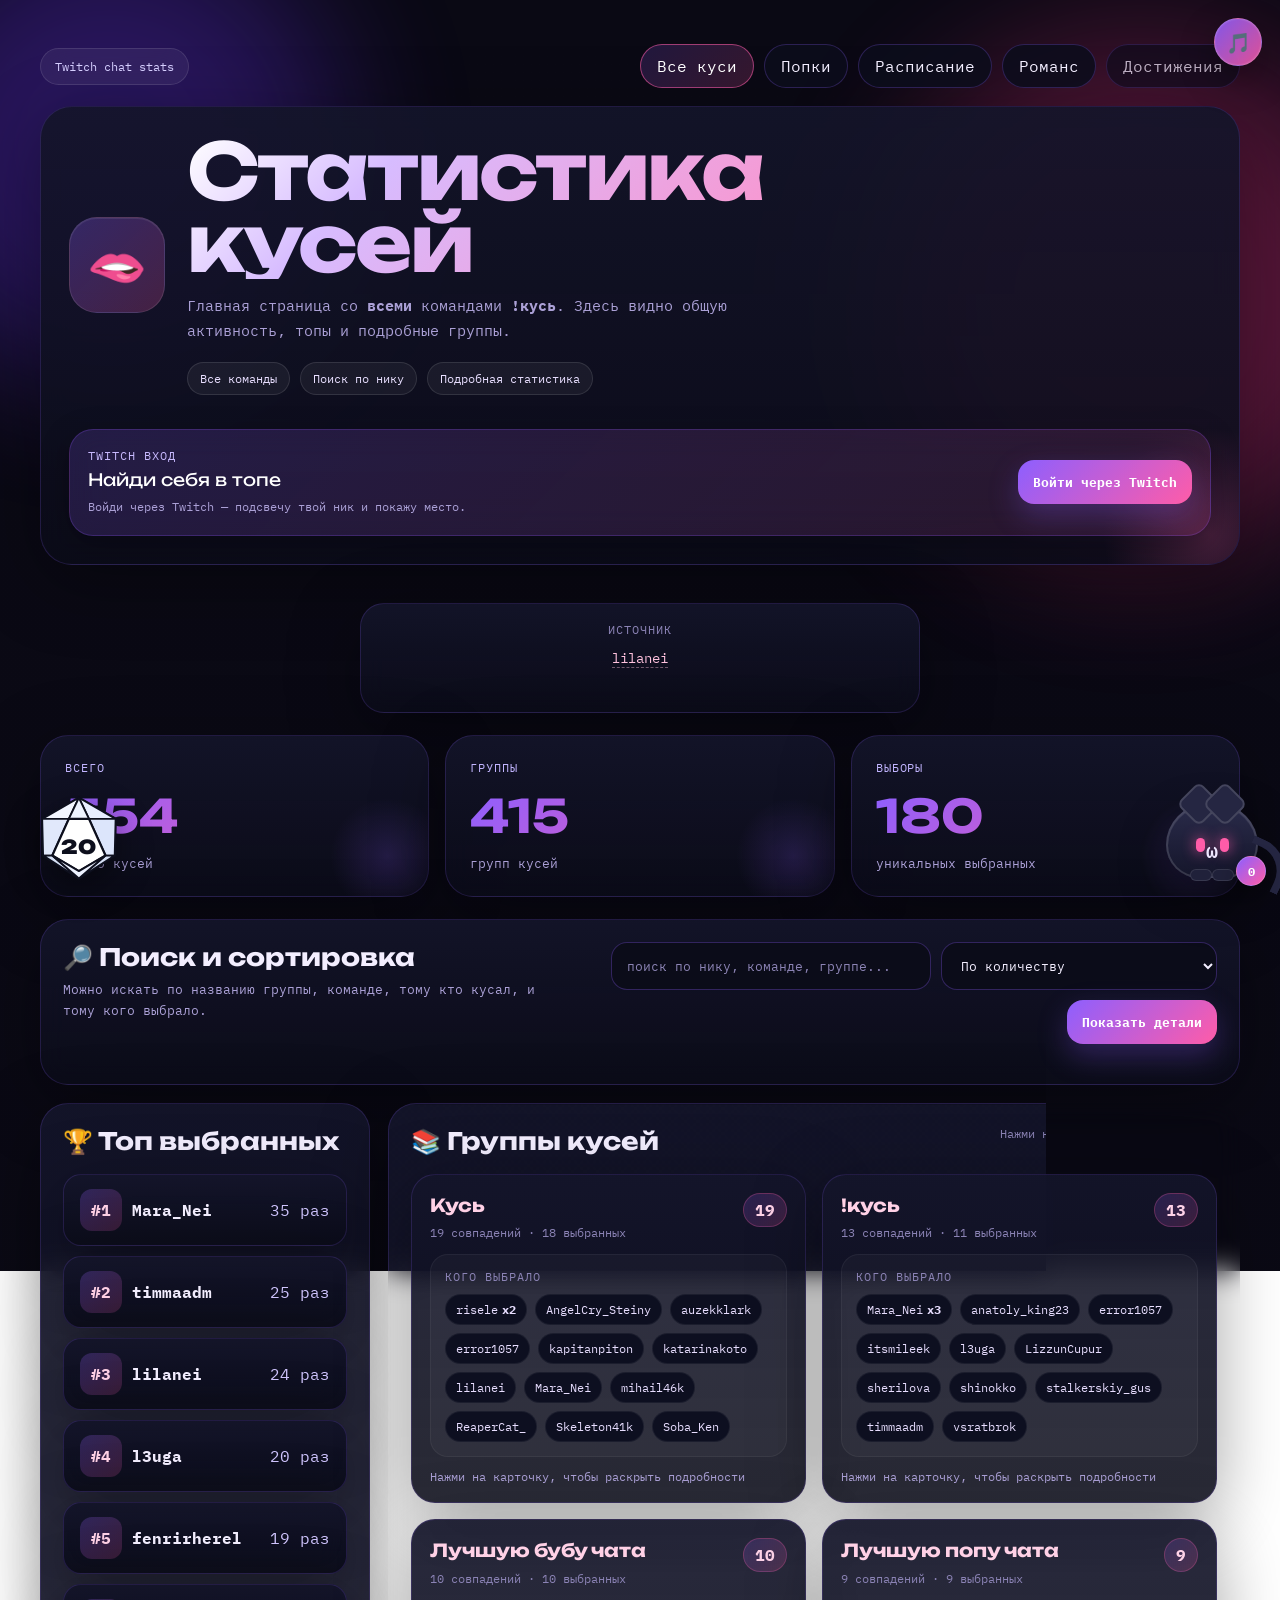
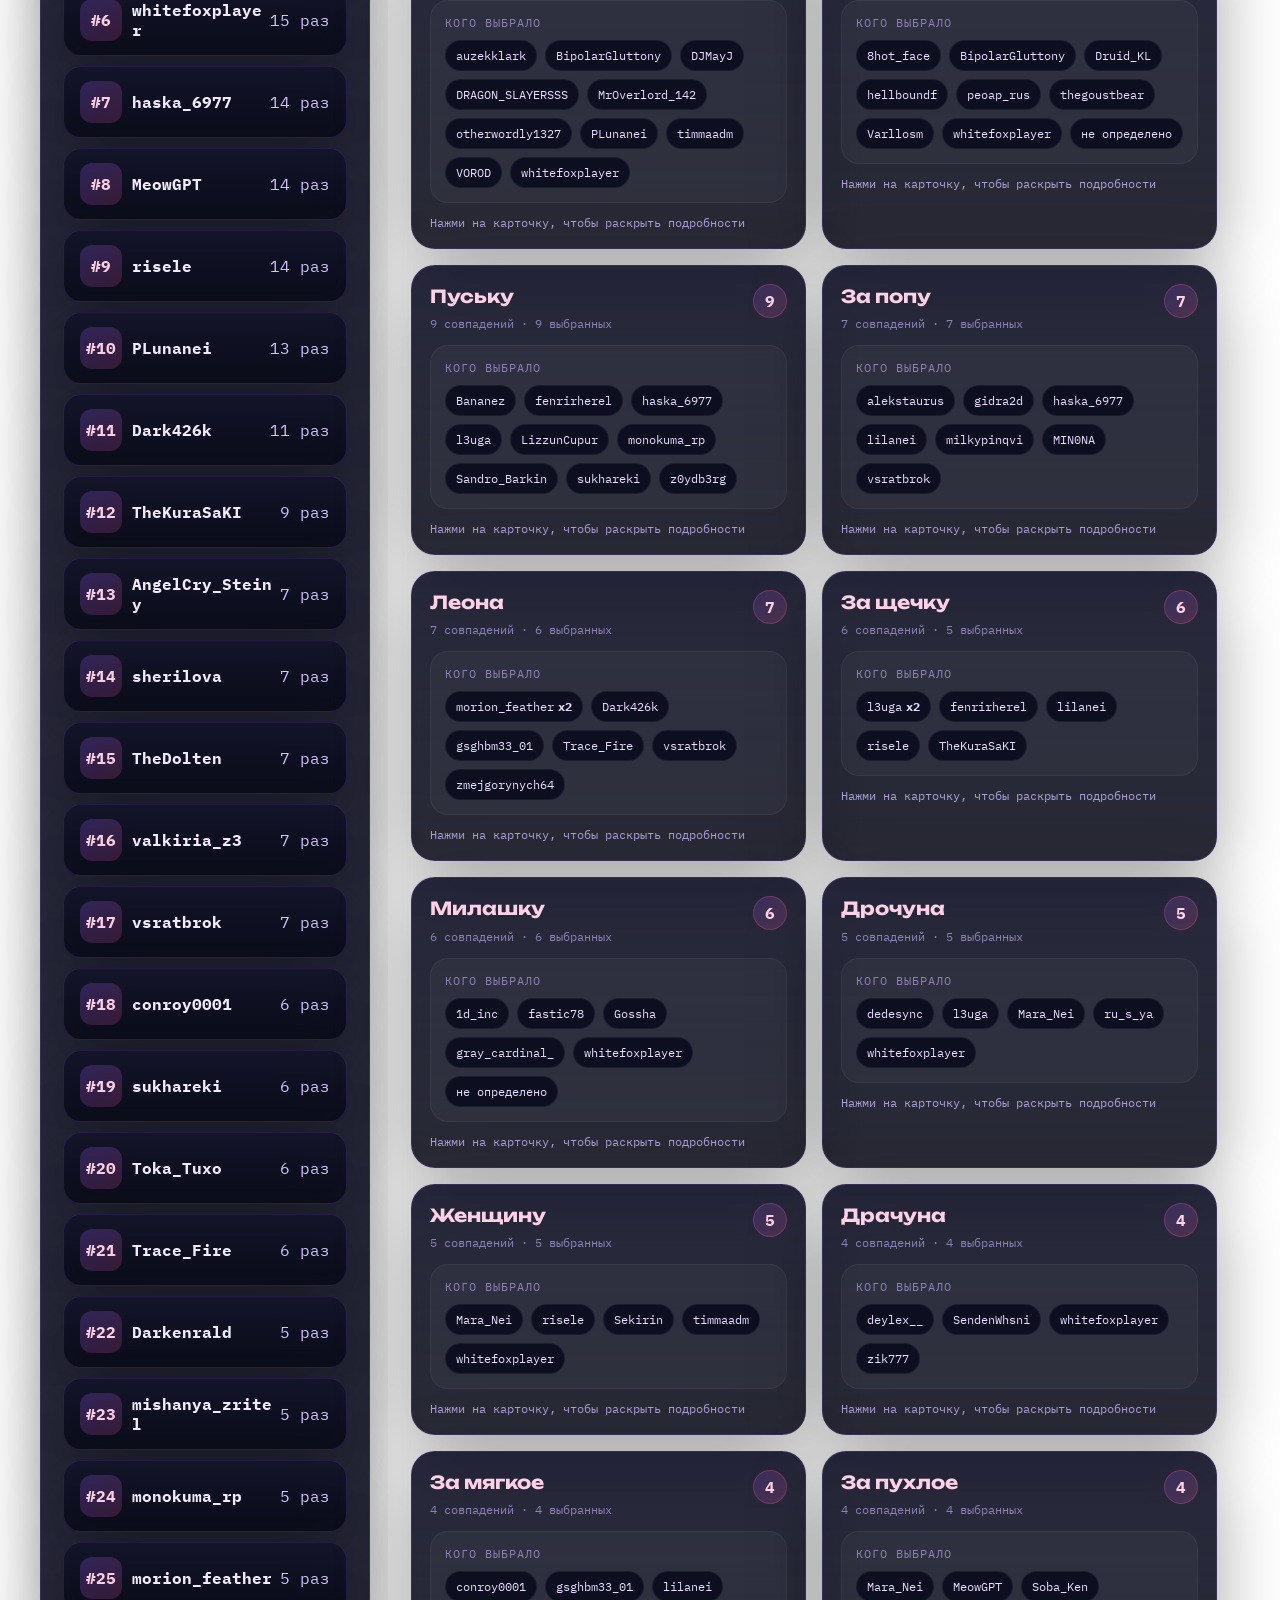
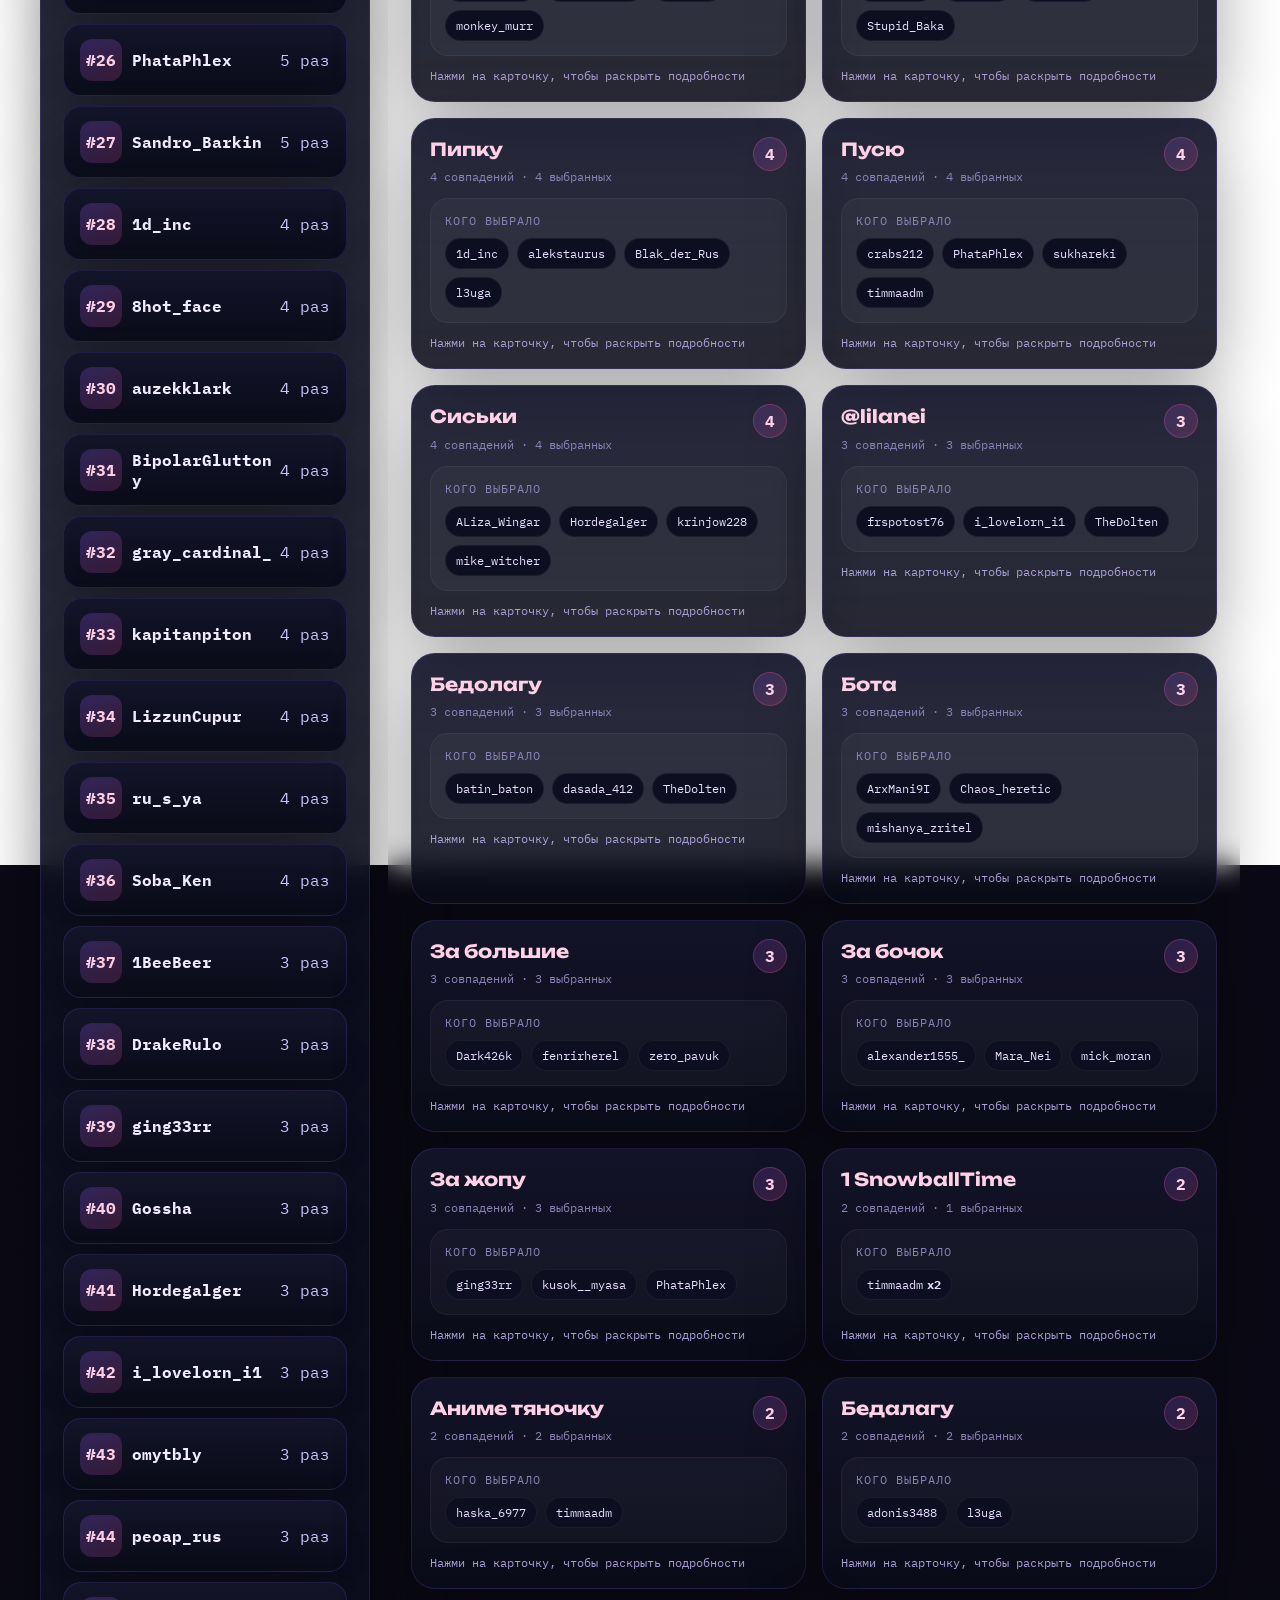
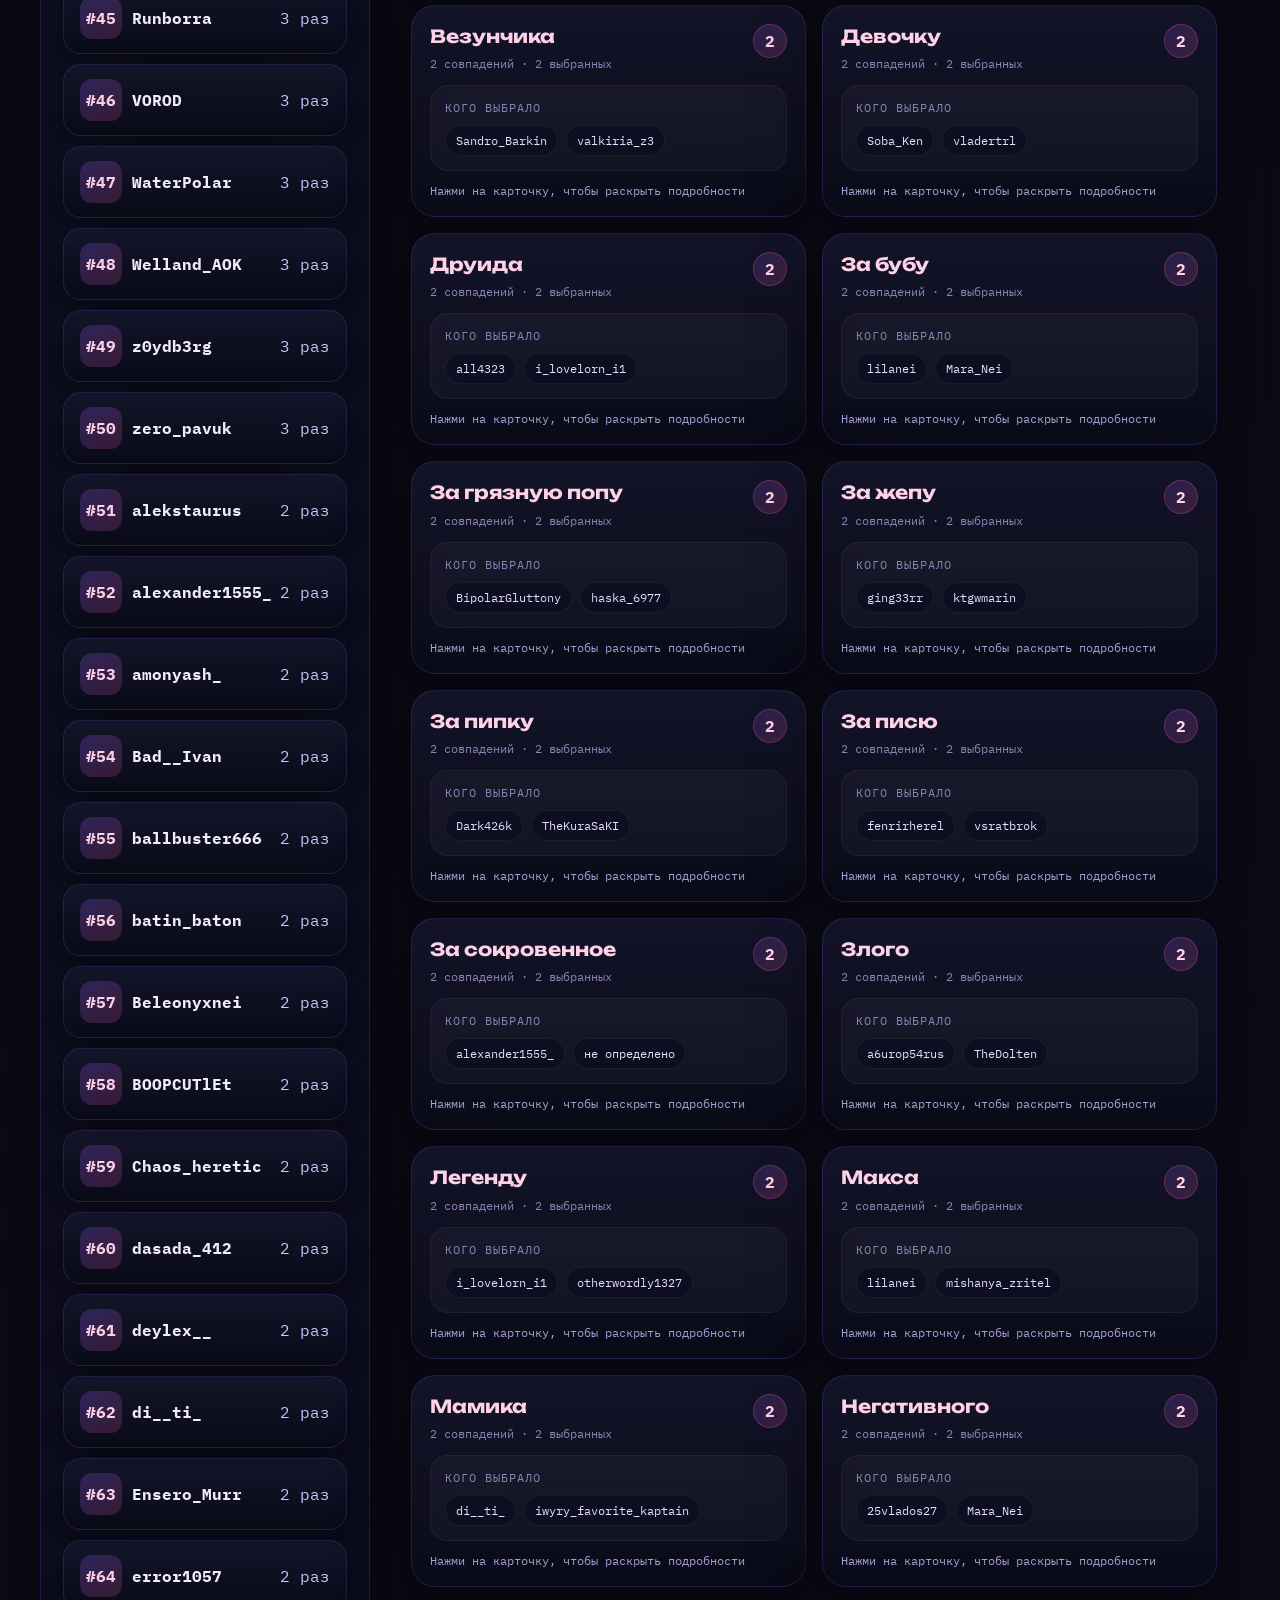
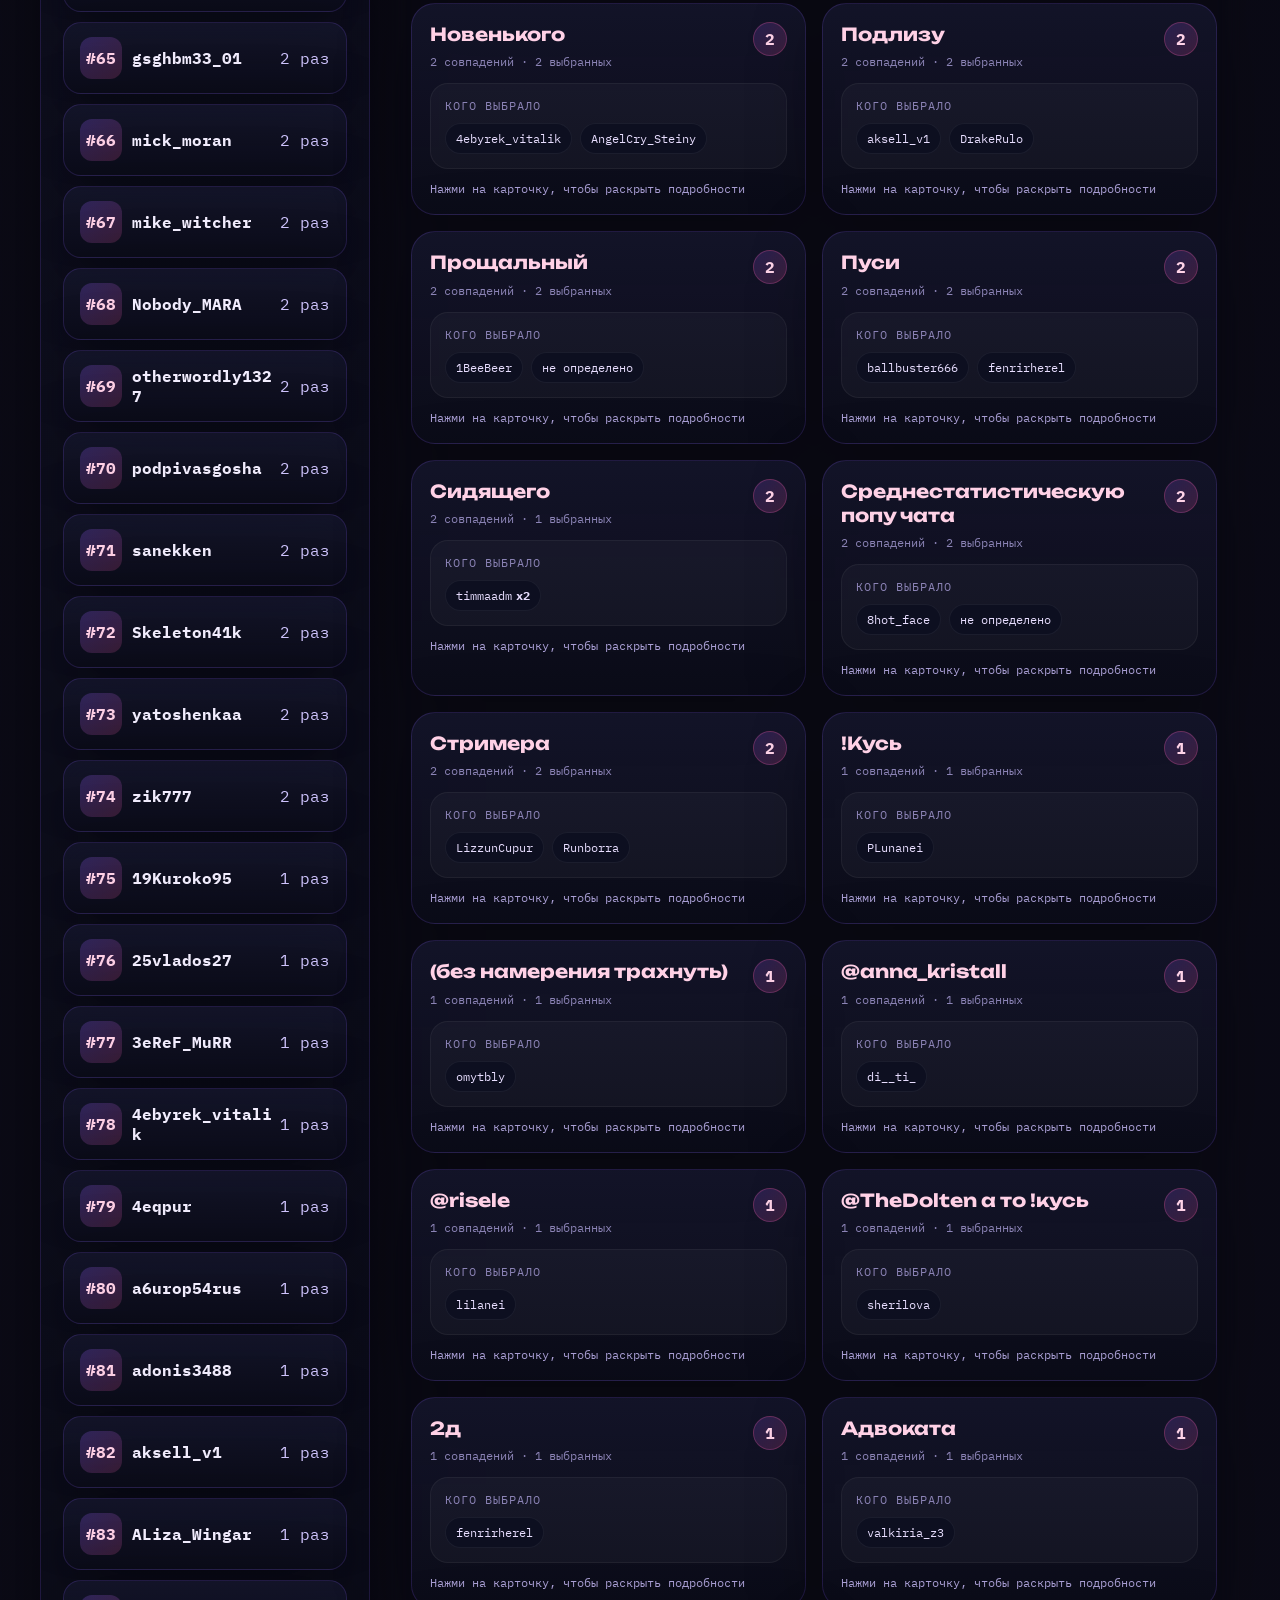
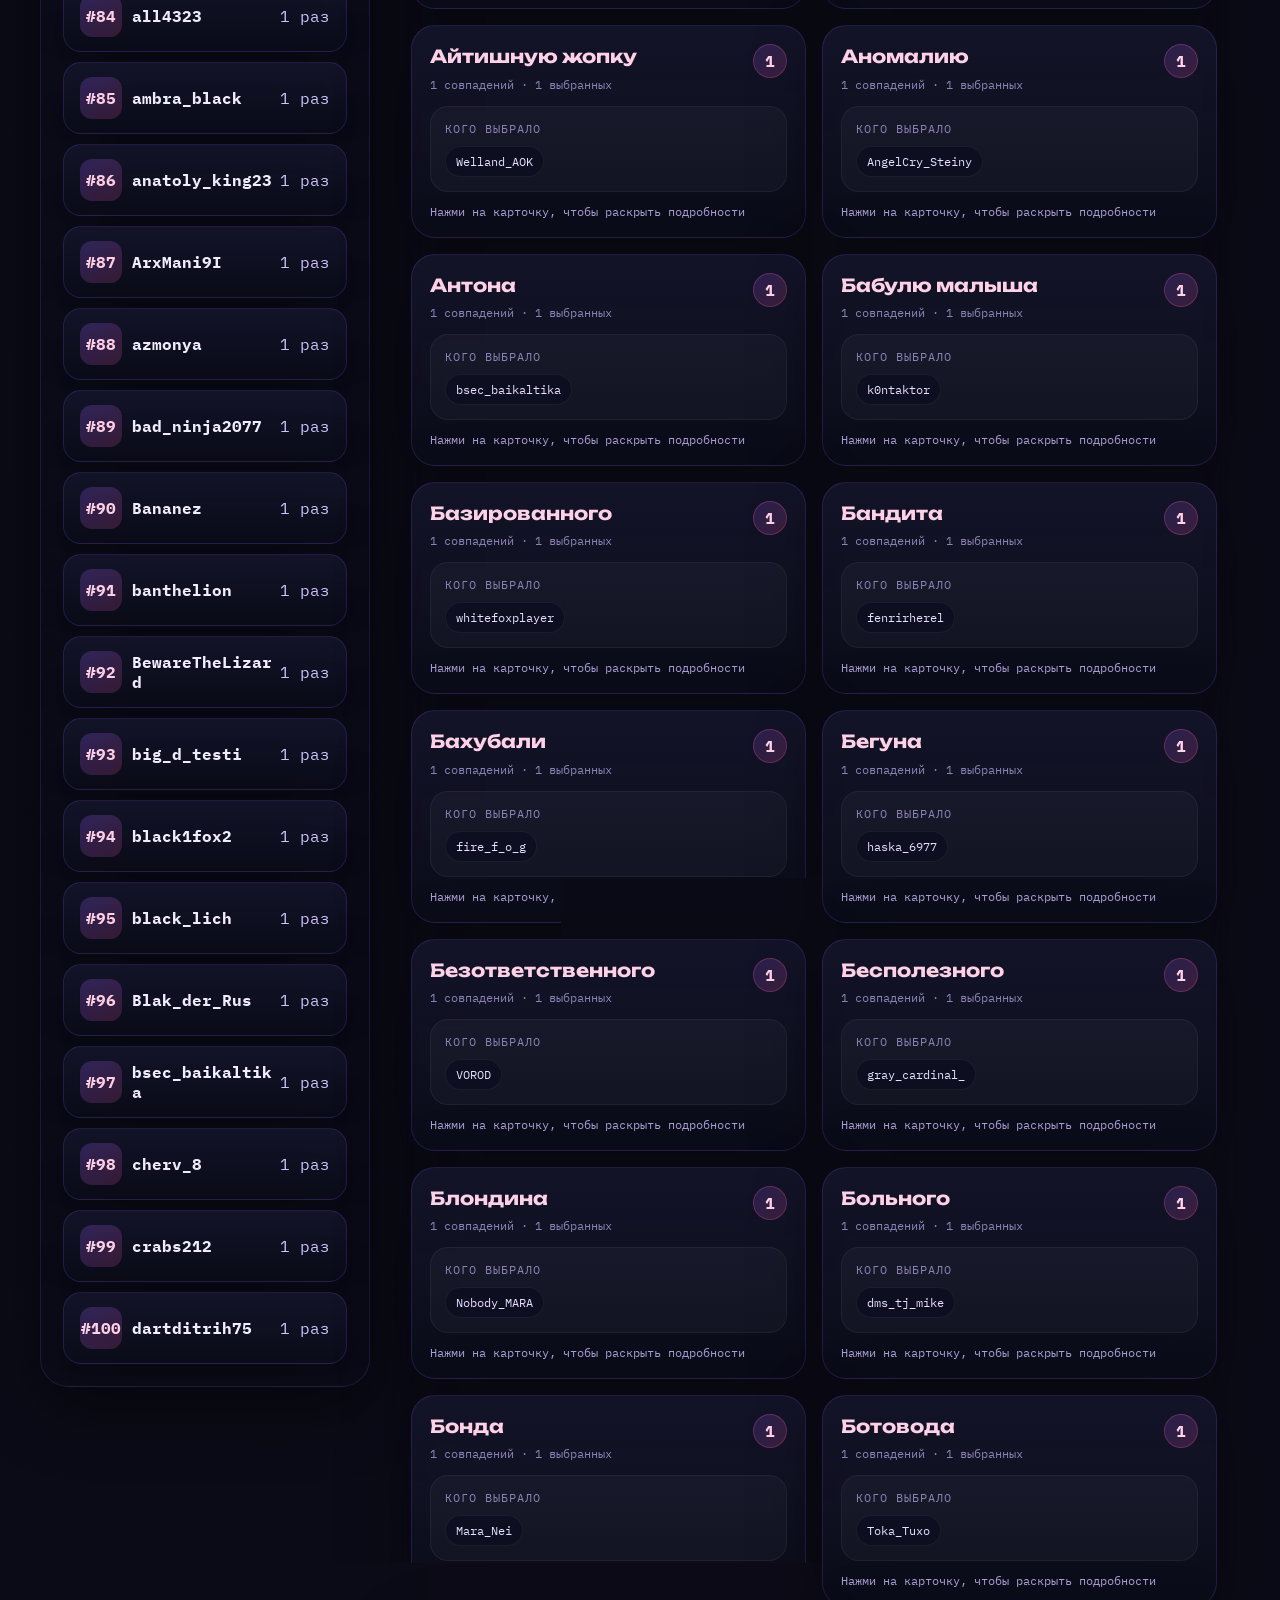
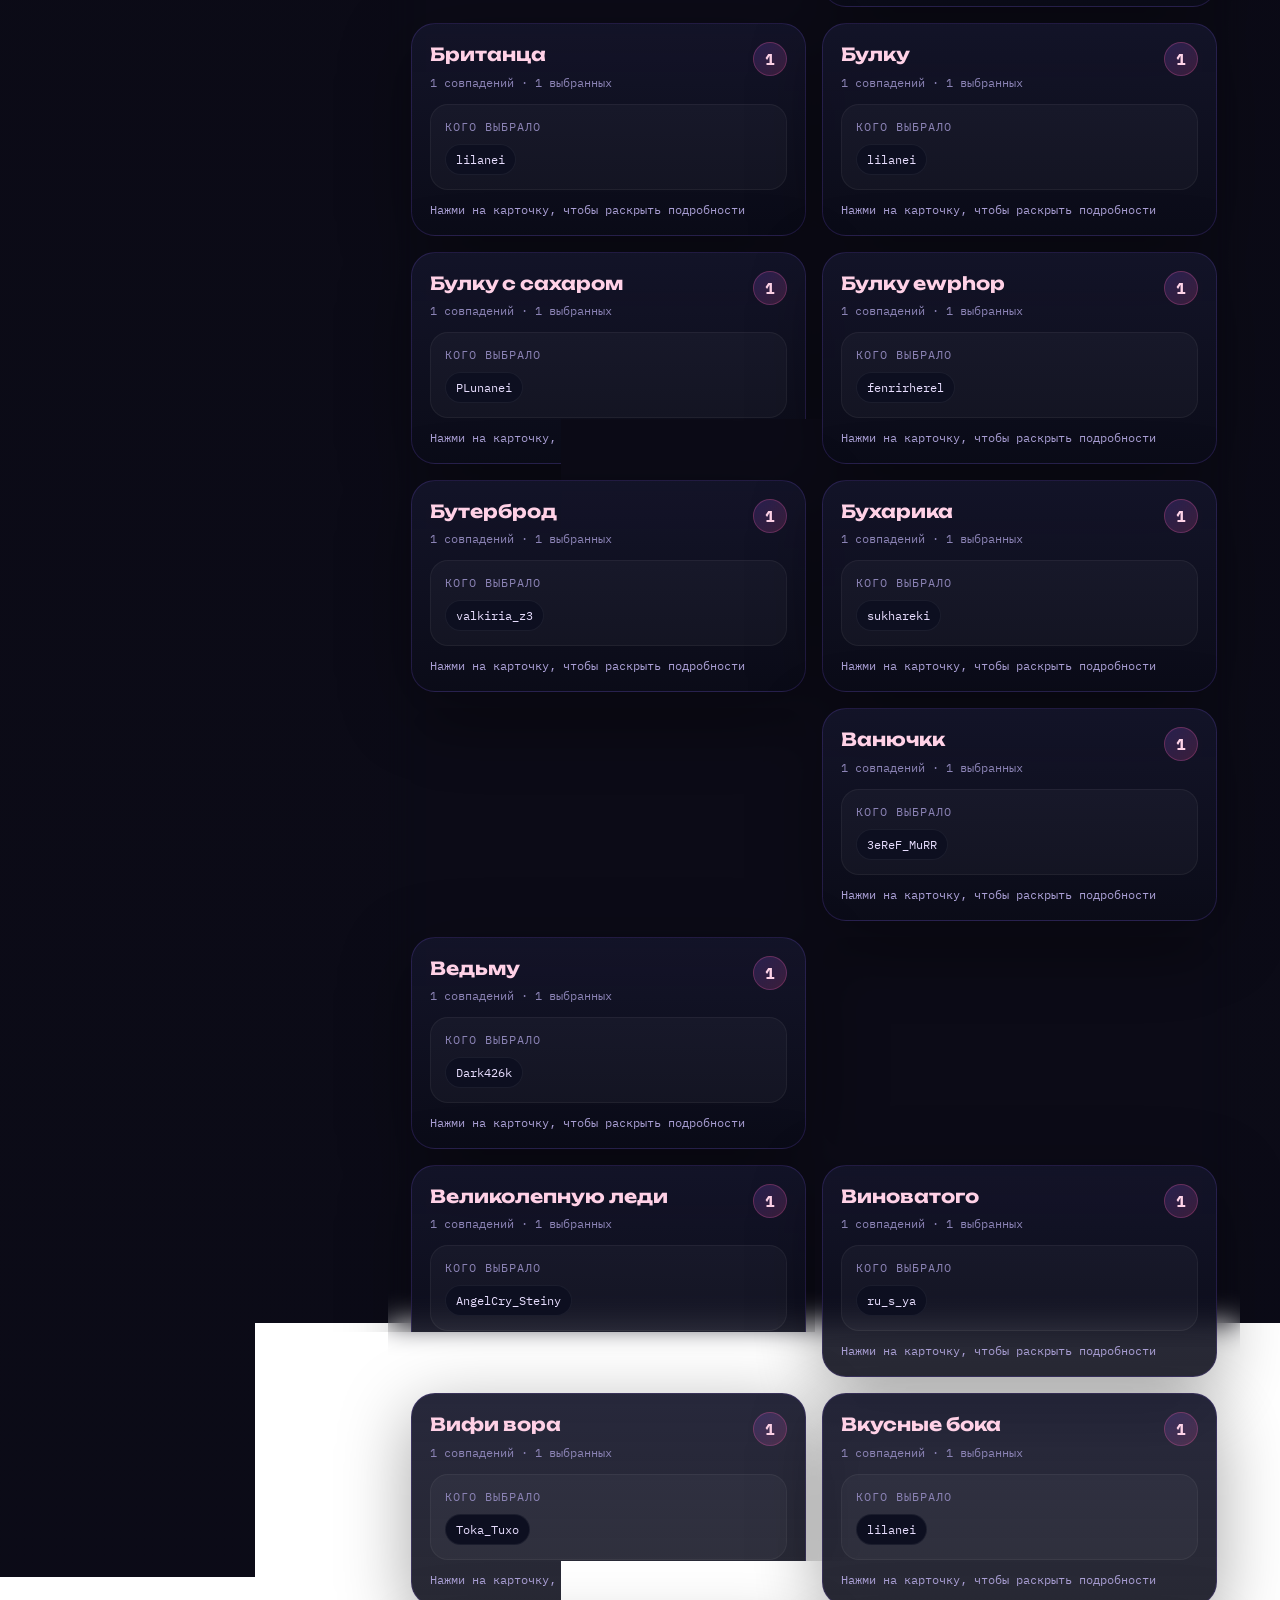
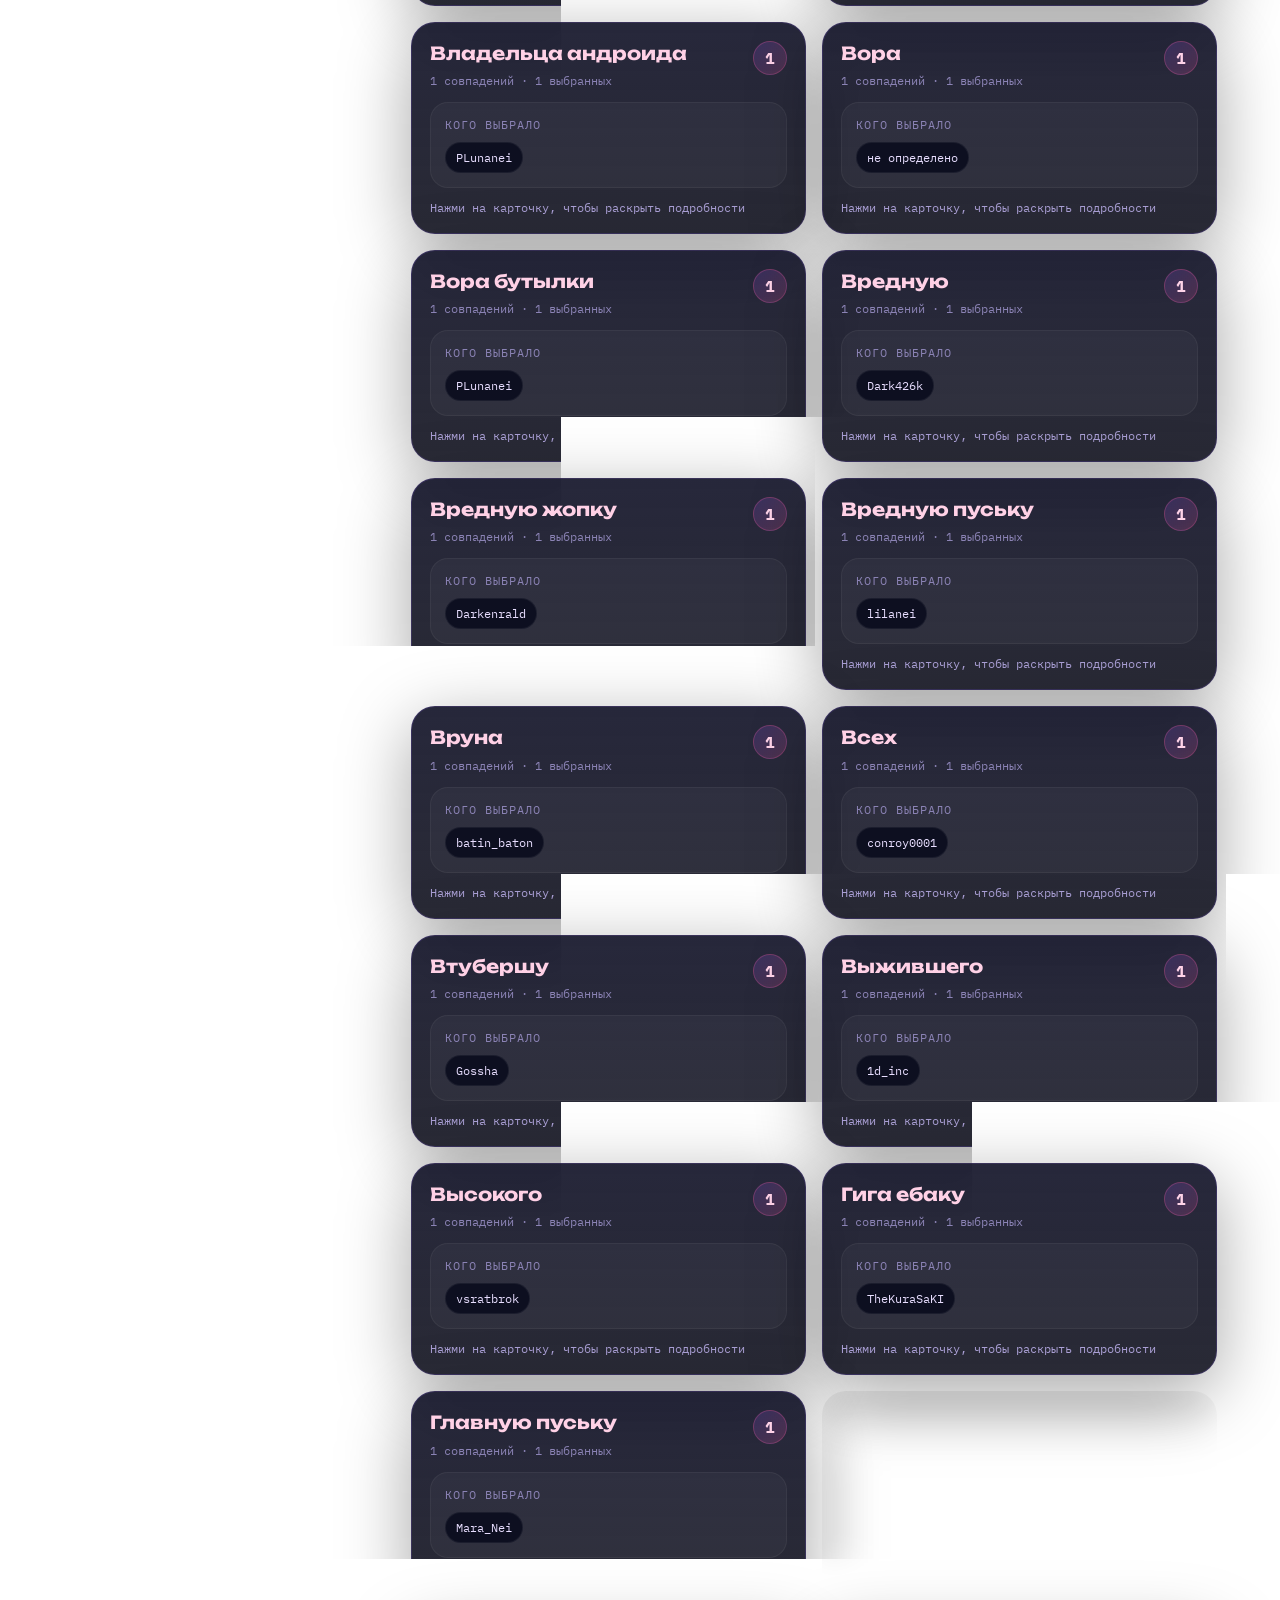
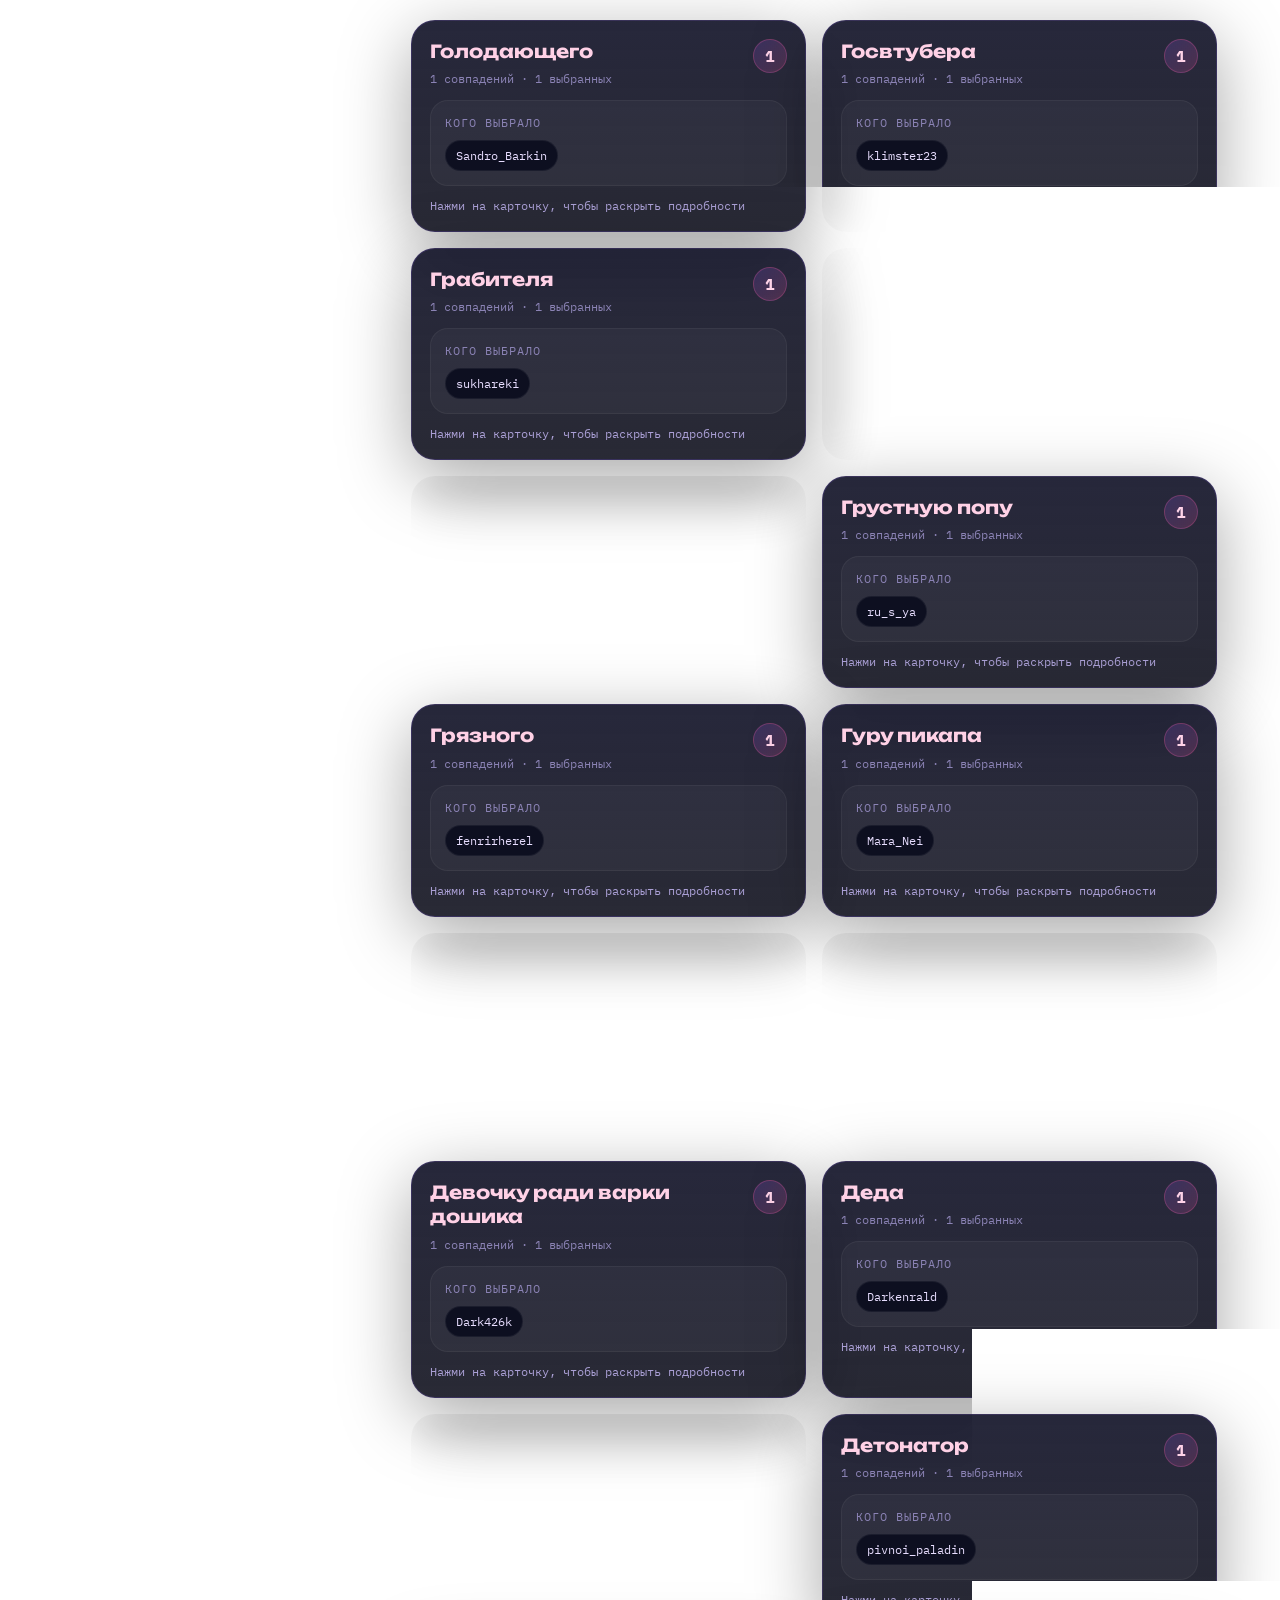
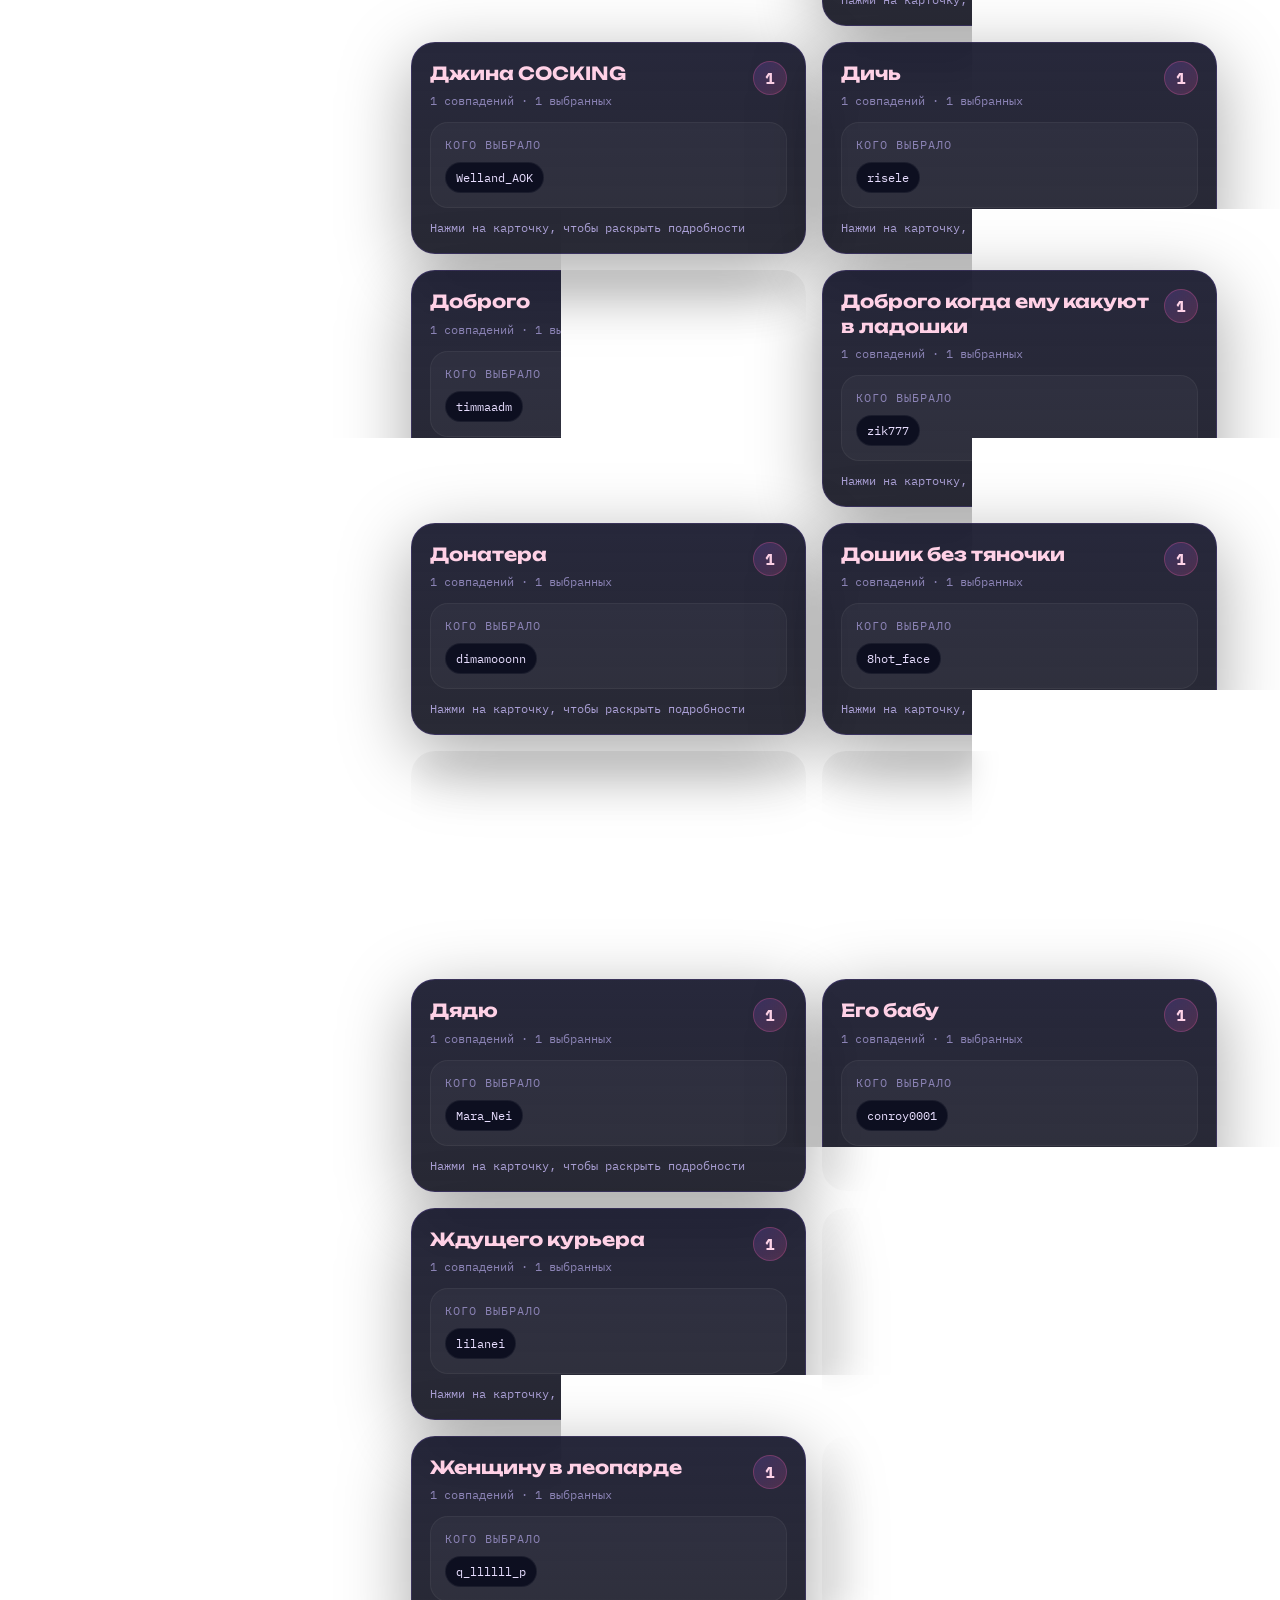
==== commit 42015736: "Add files via upload" ====
--- a/index.html
+++ b/index.html
@@ -173,6 +173,6 @@
   </div>
   <audio id="catPurrSound" src="assets/purr.mp3" preload="auto"></audio>
 
-  <script src="script.js?v=1781177075"></script>
+  <script src="script.js?v=1781177370"></script>
 </body>
 </html>
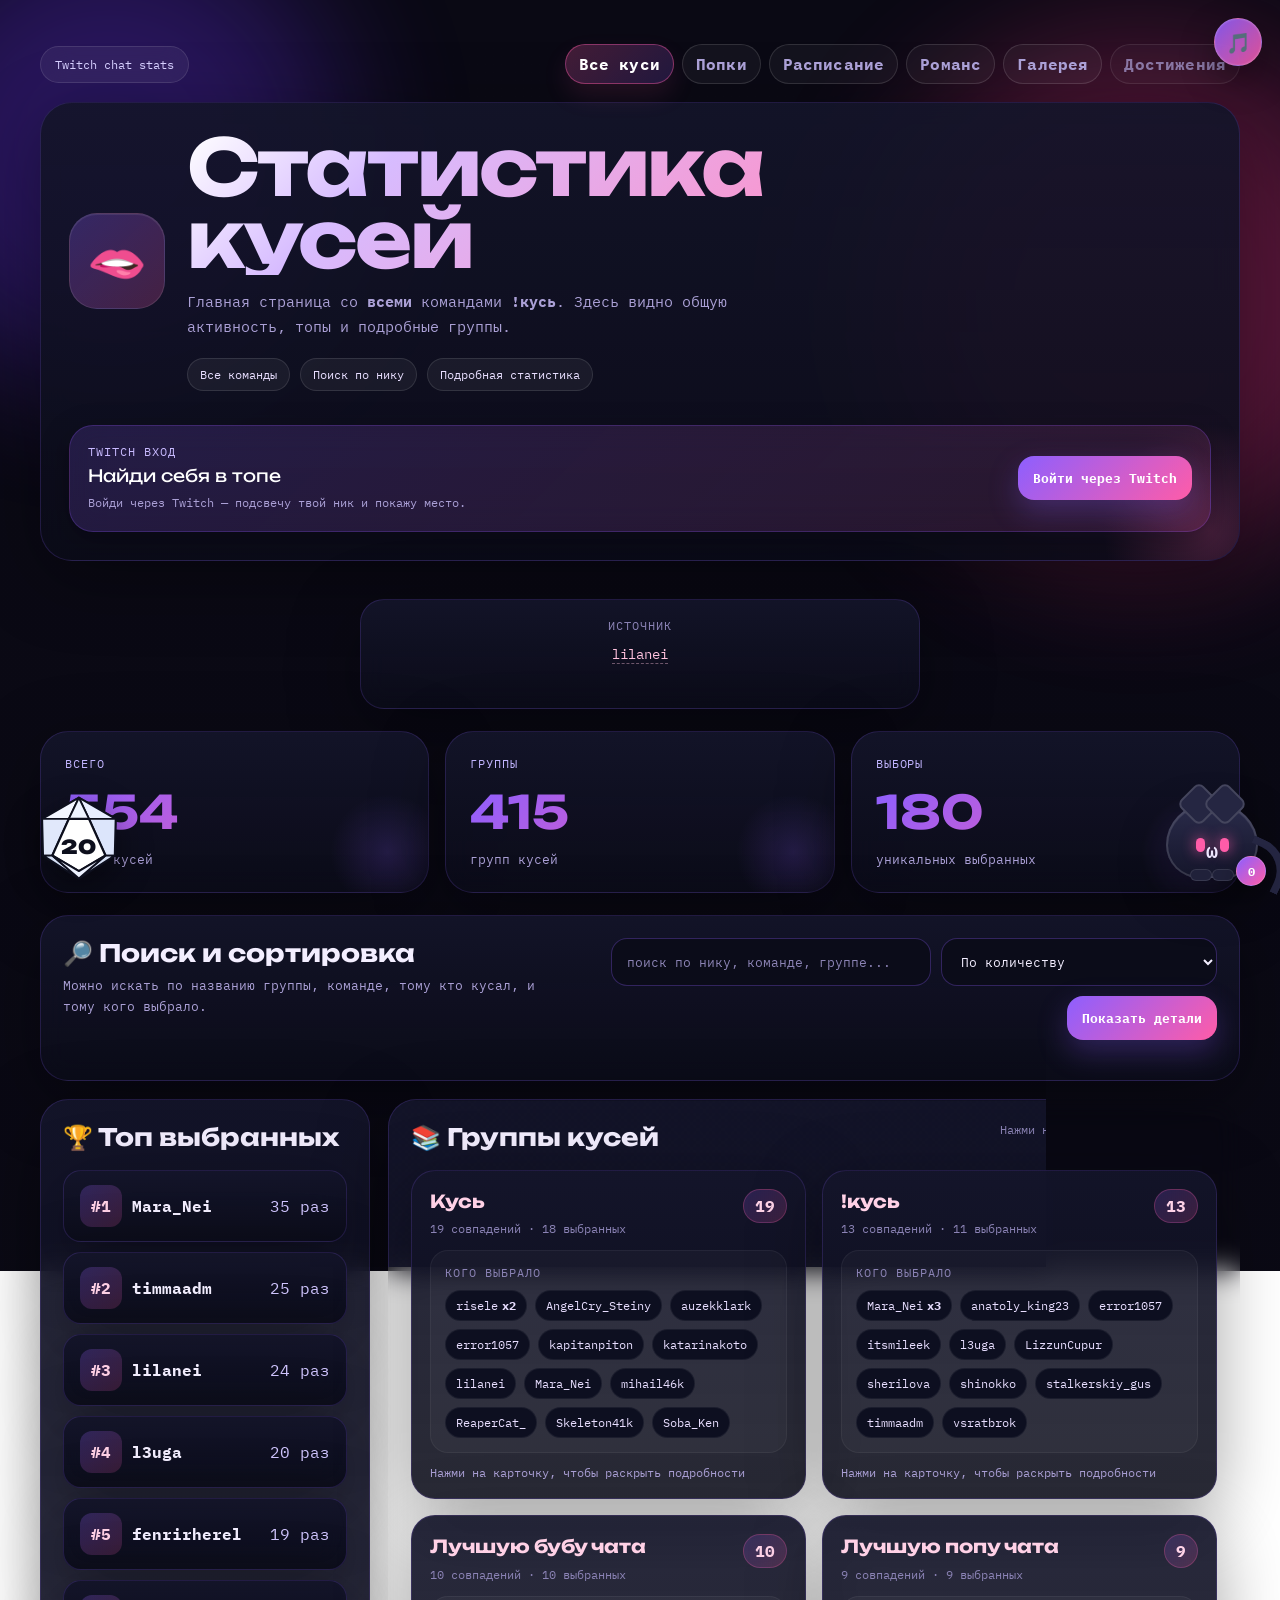
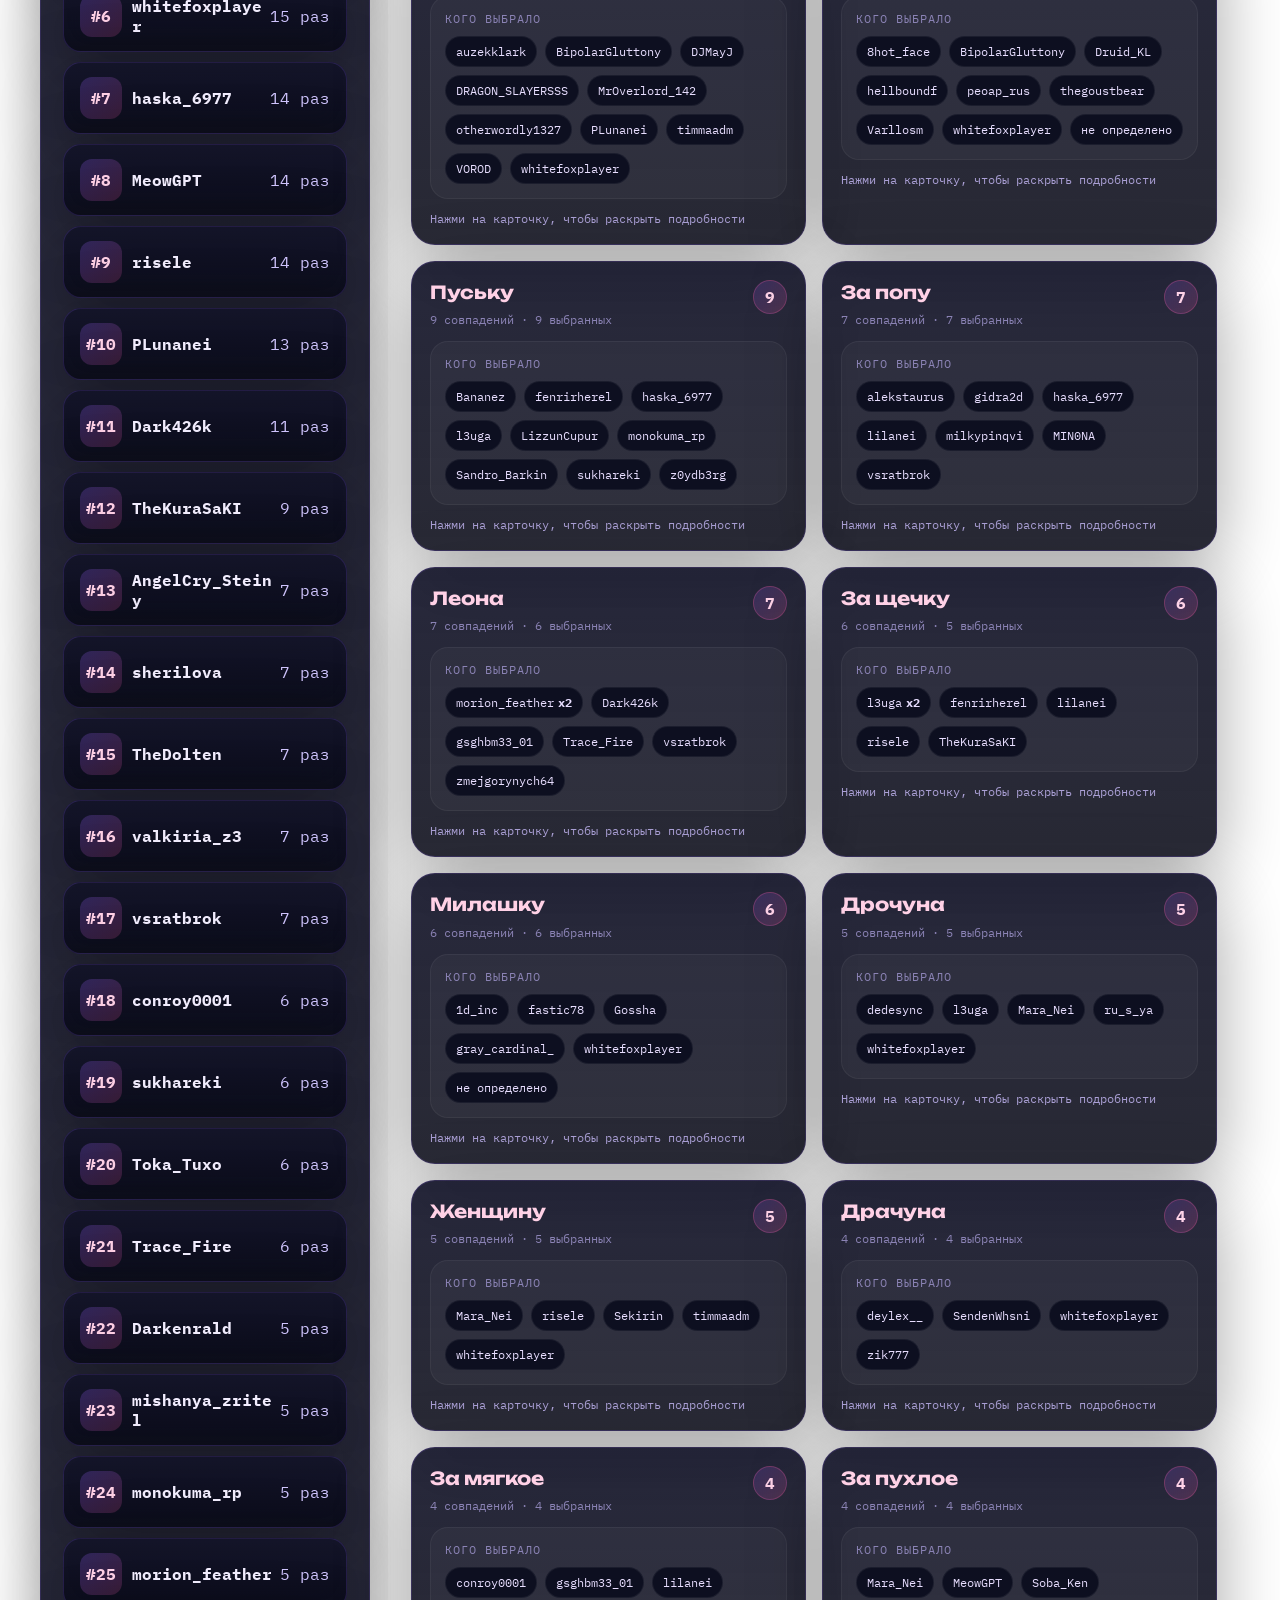
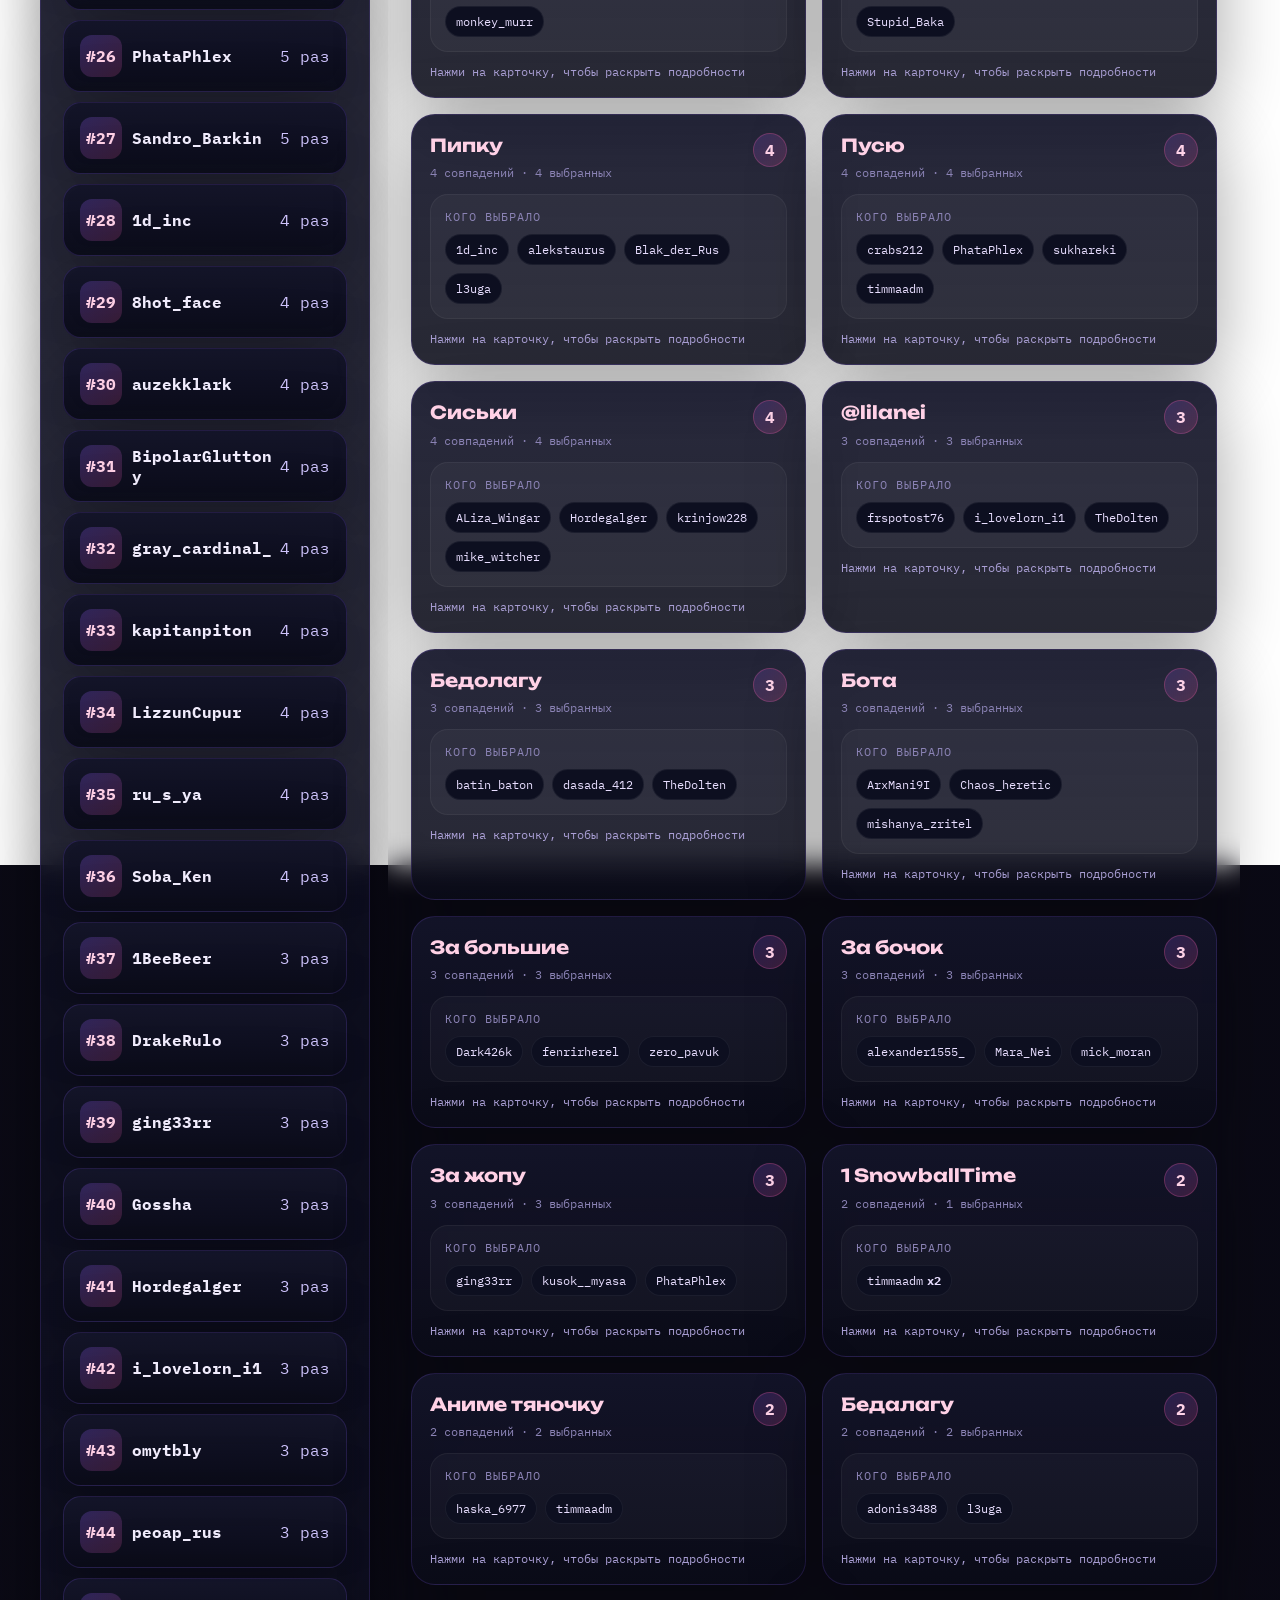
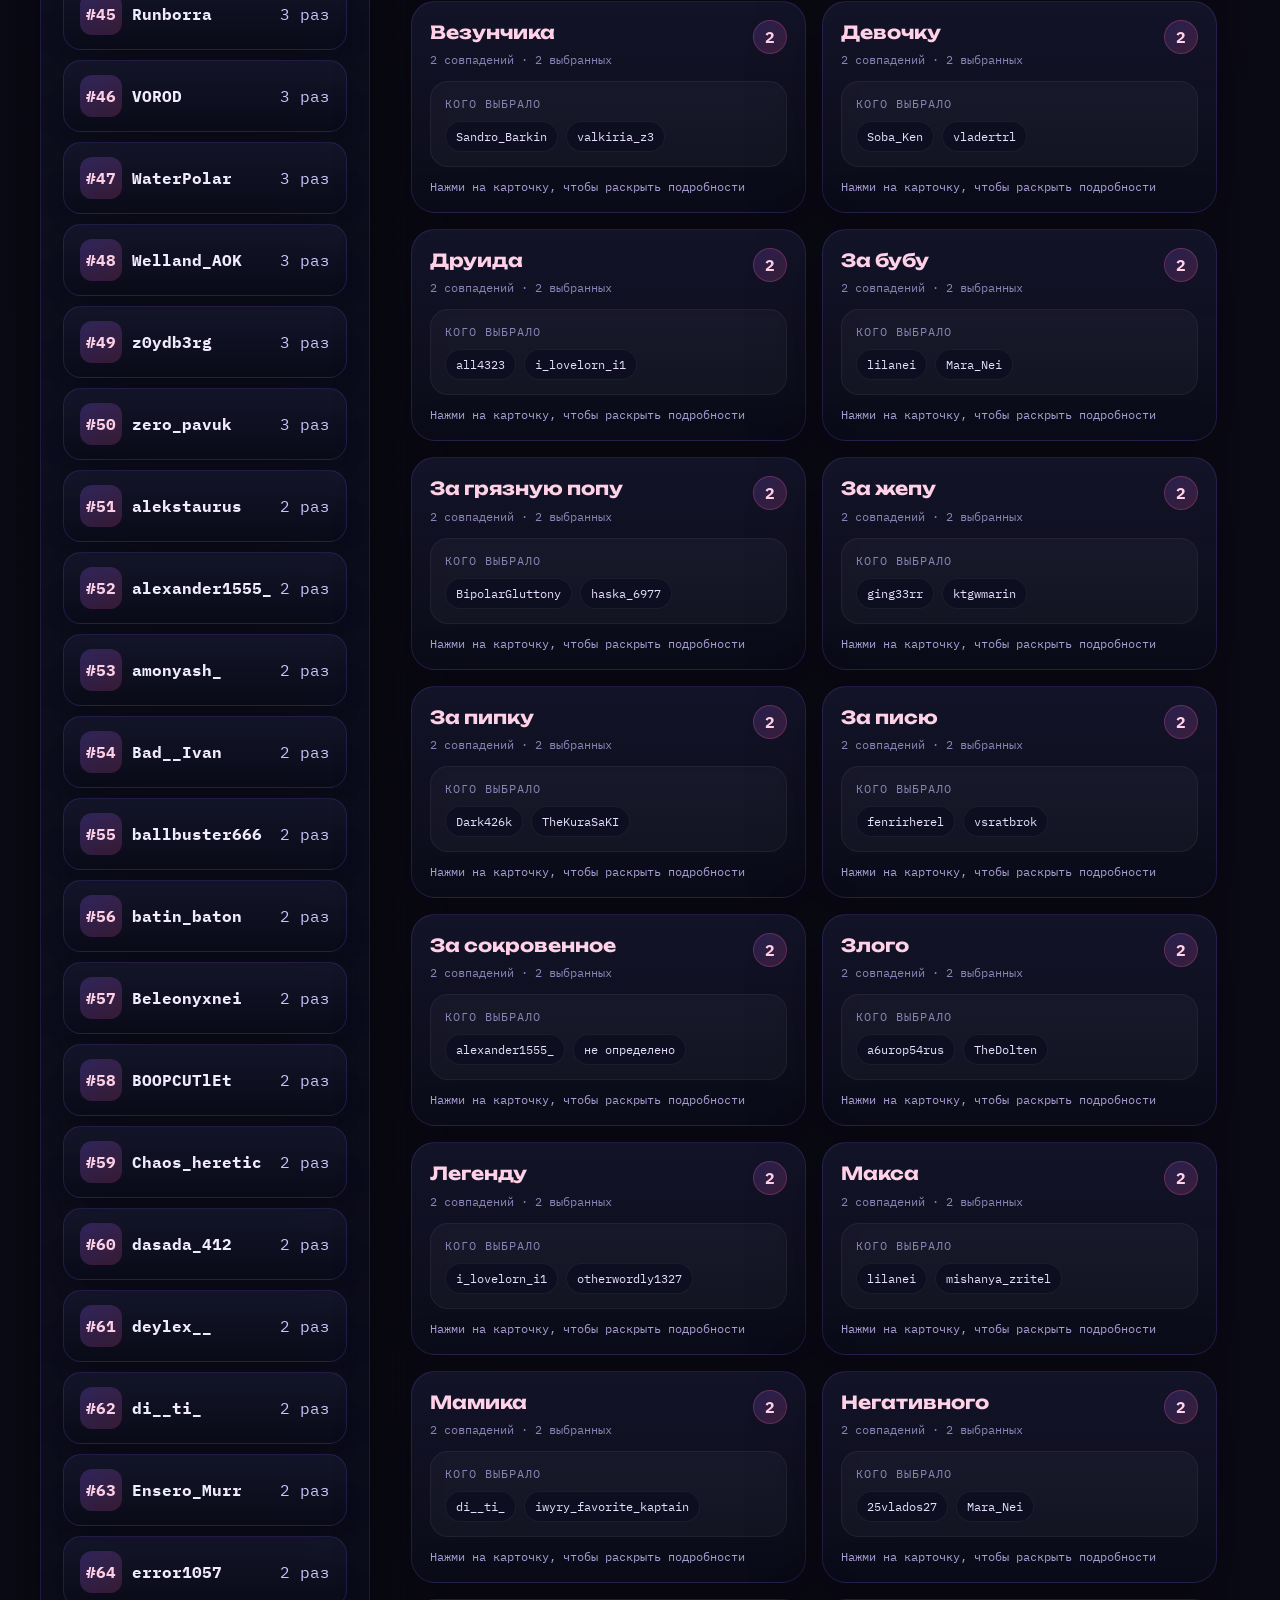
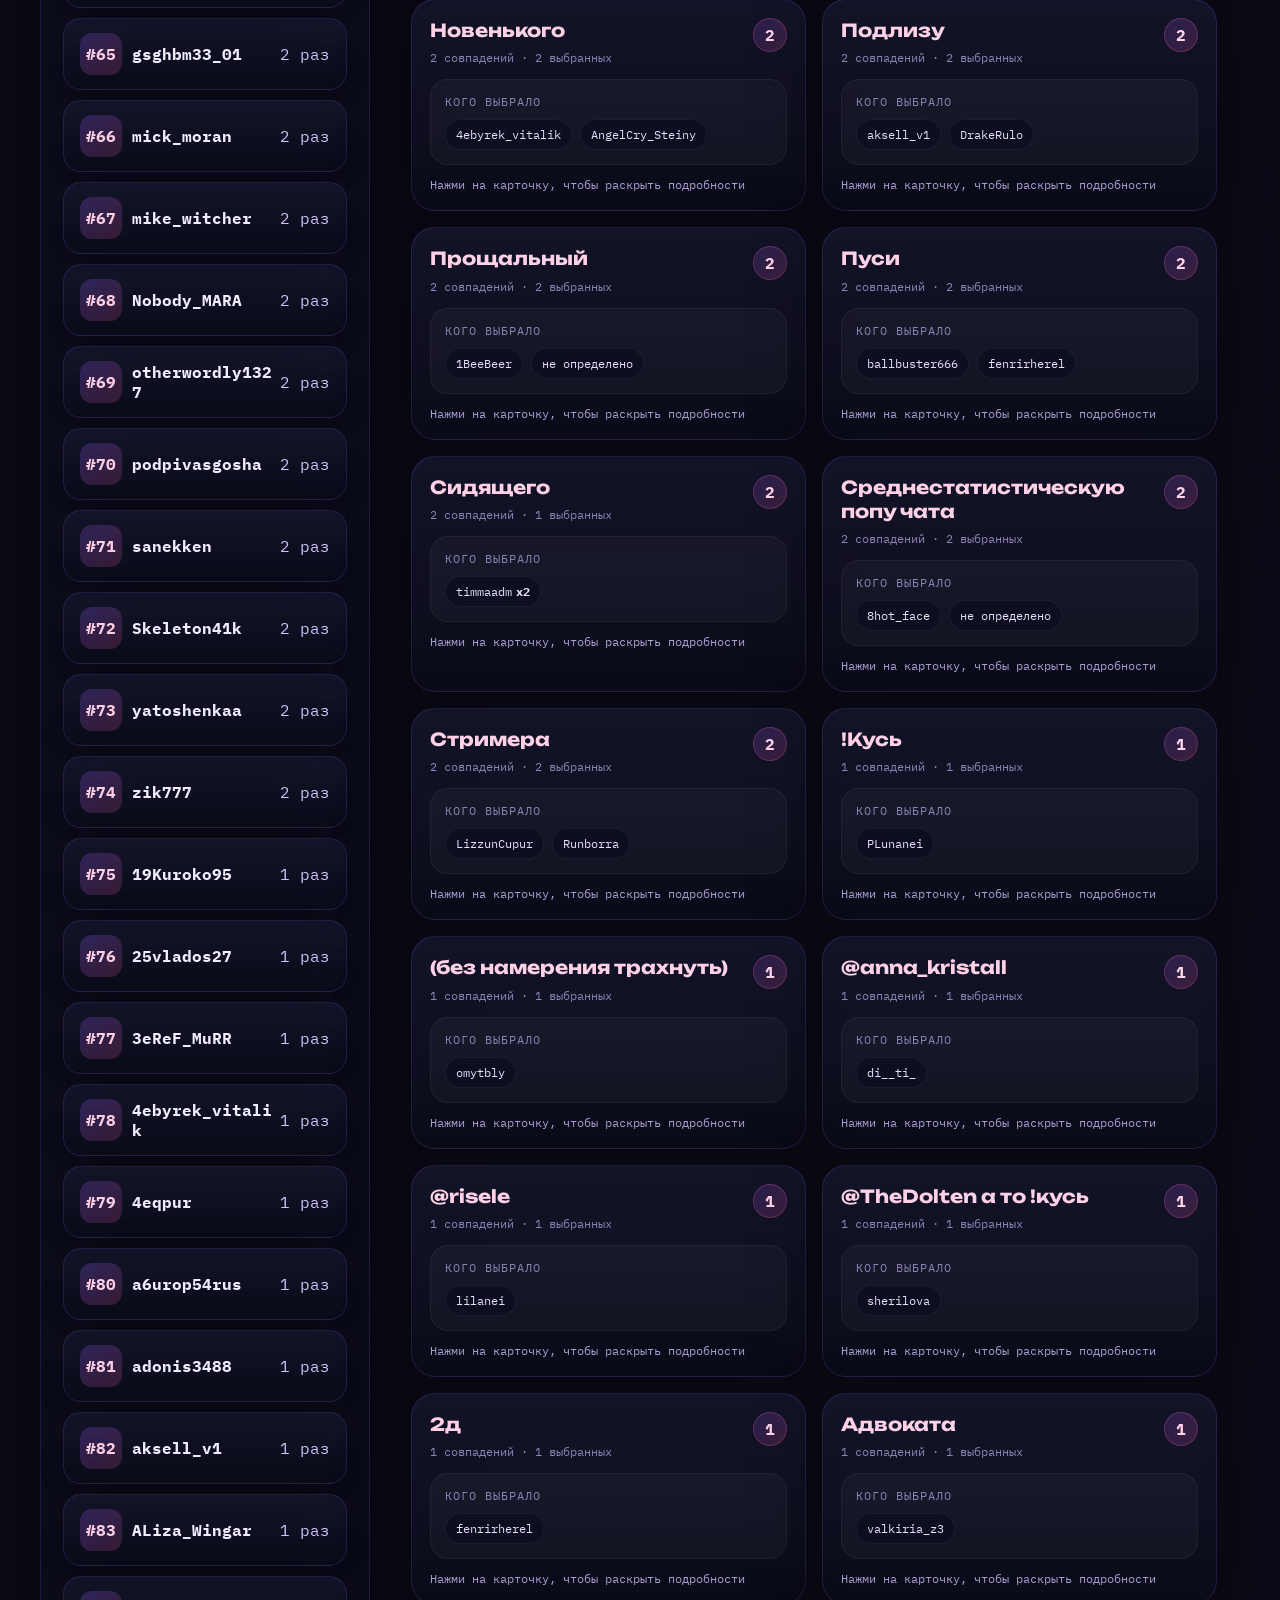
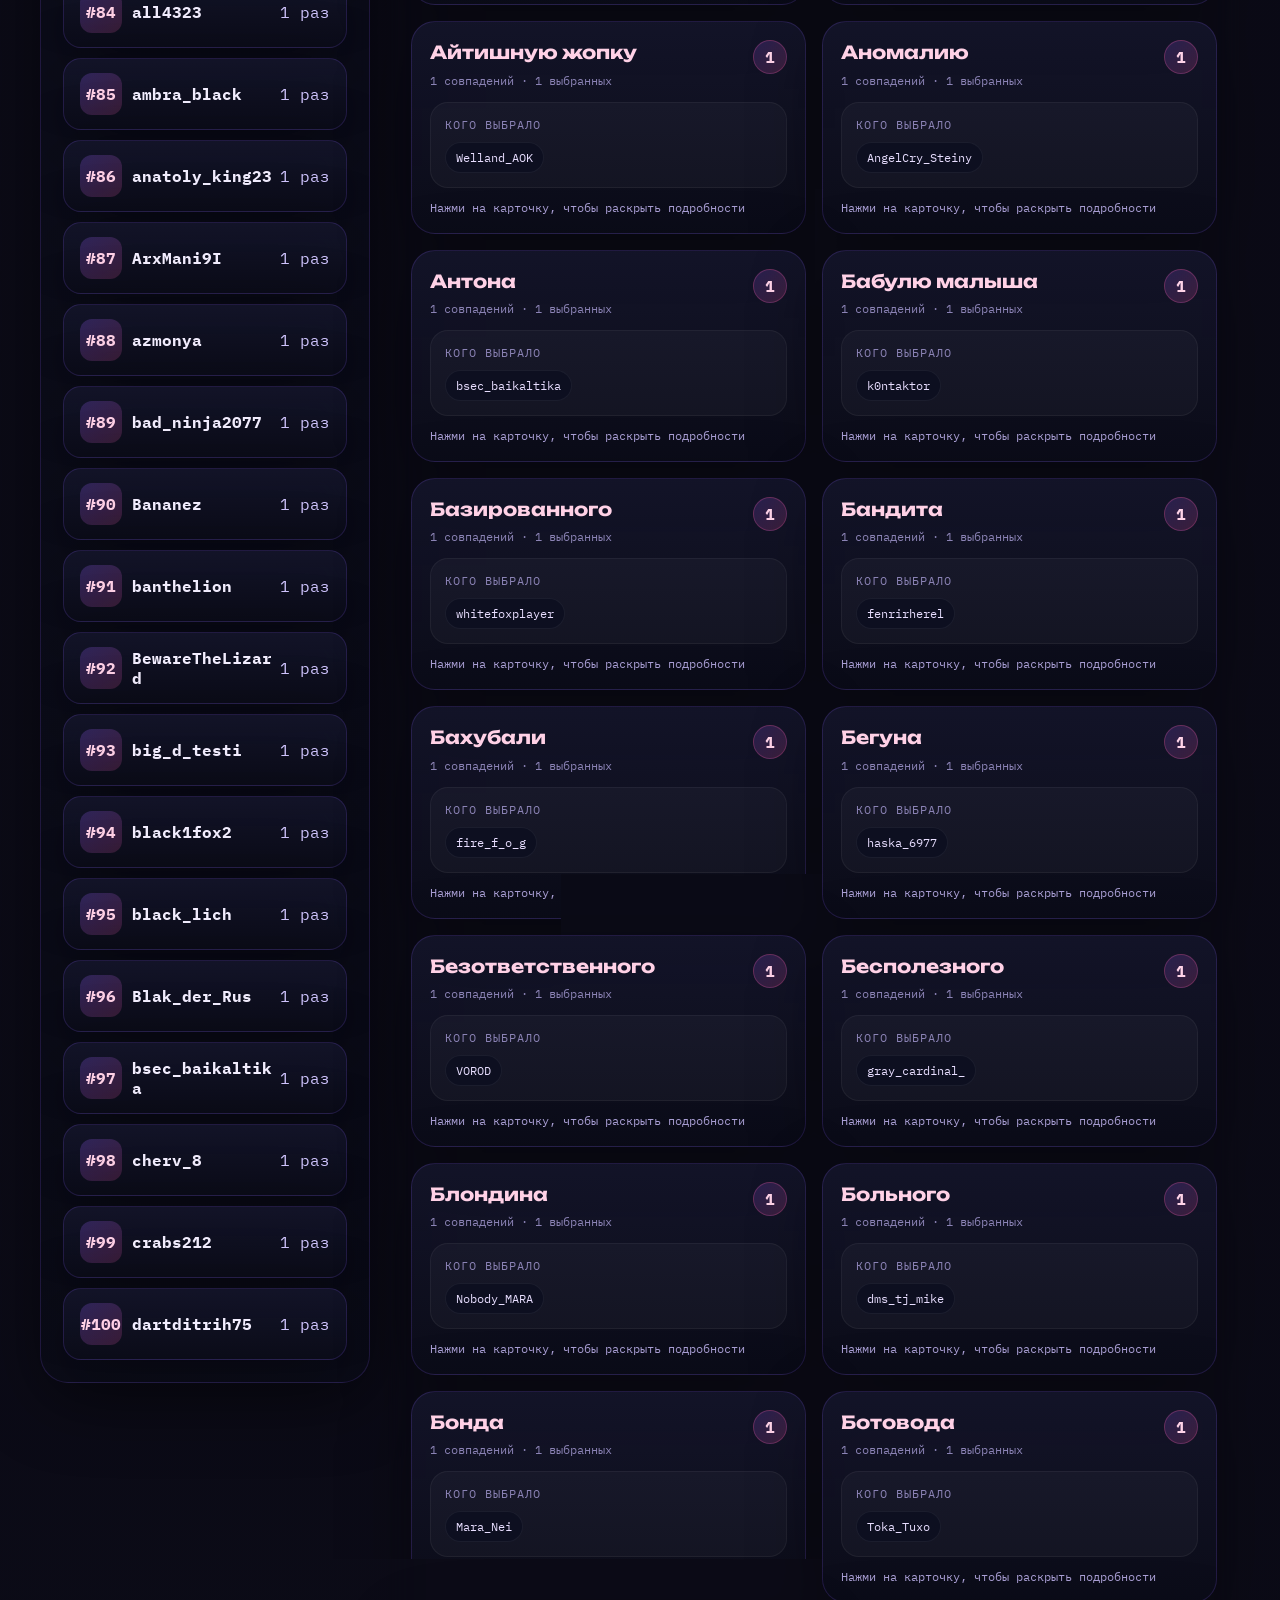
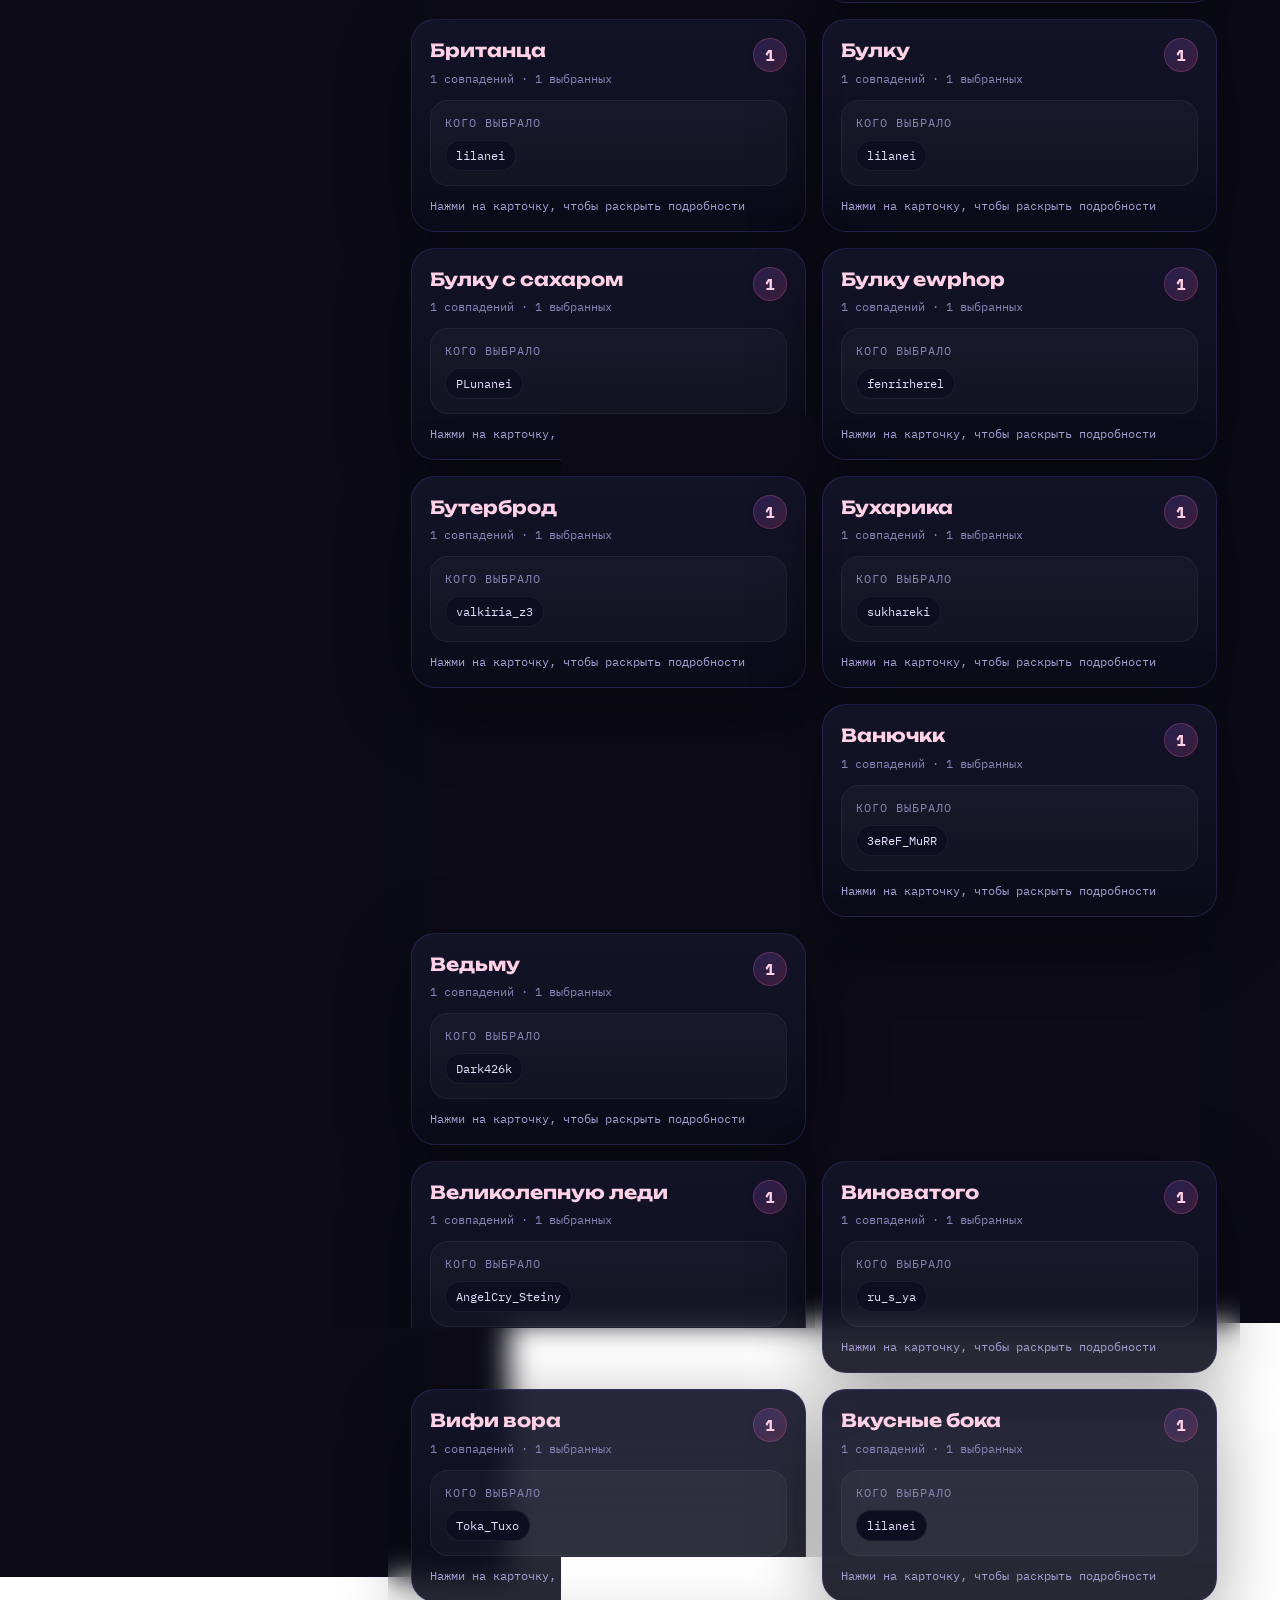
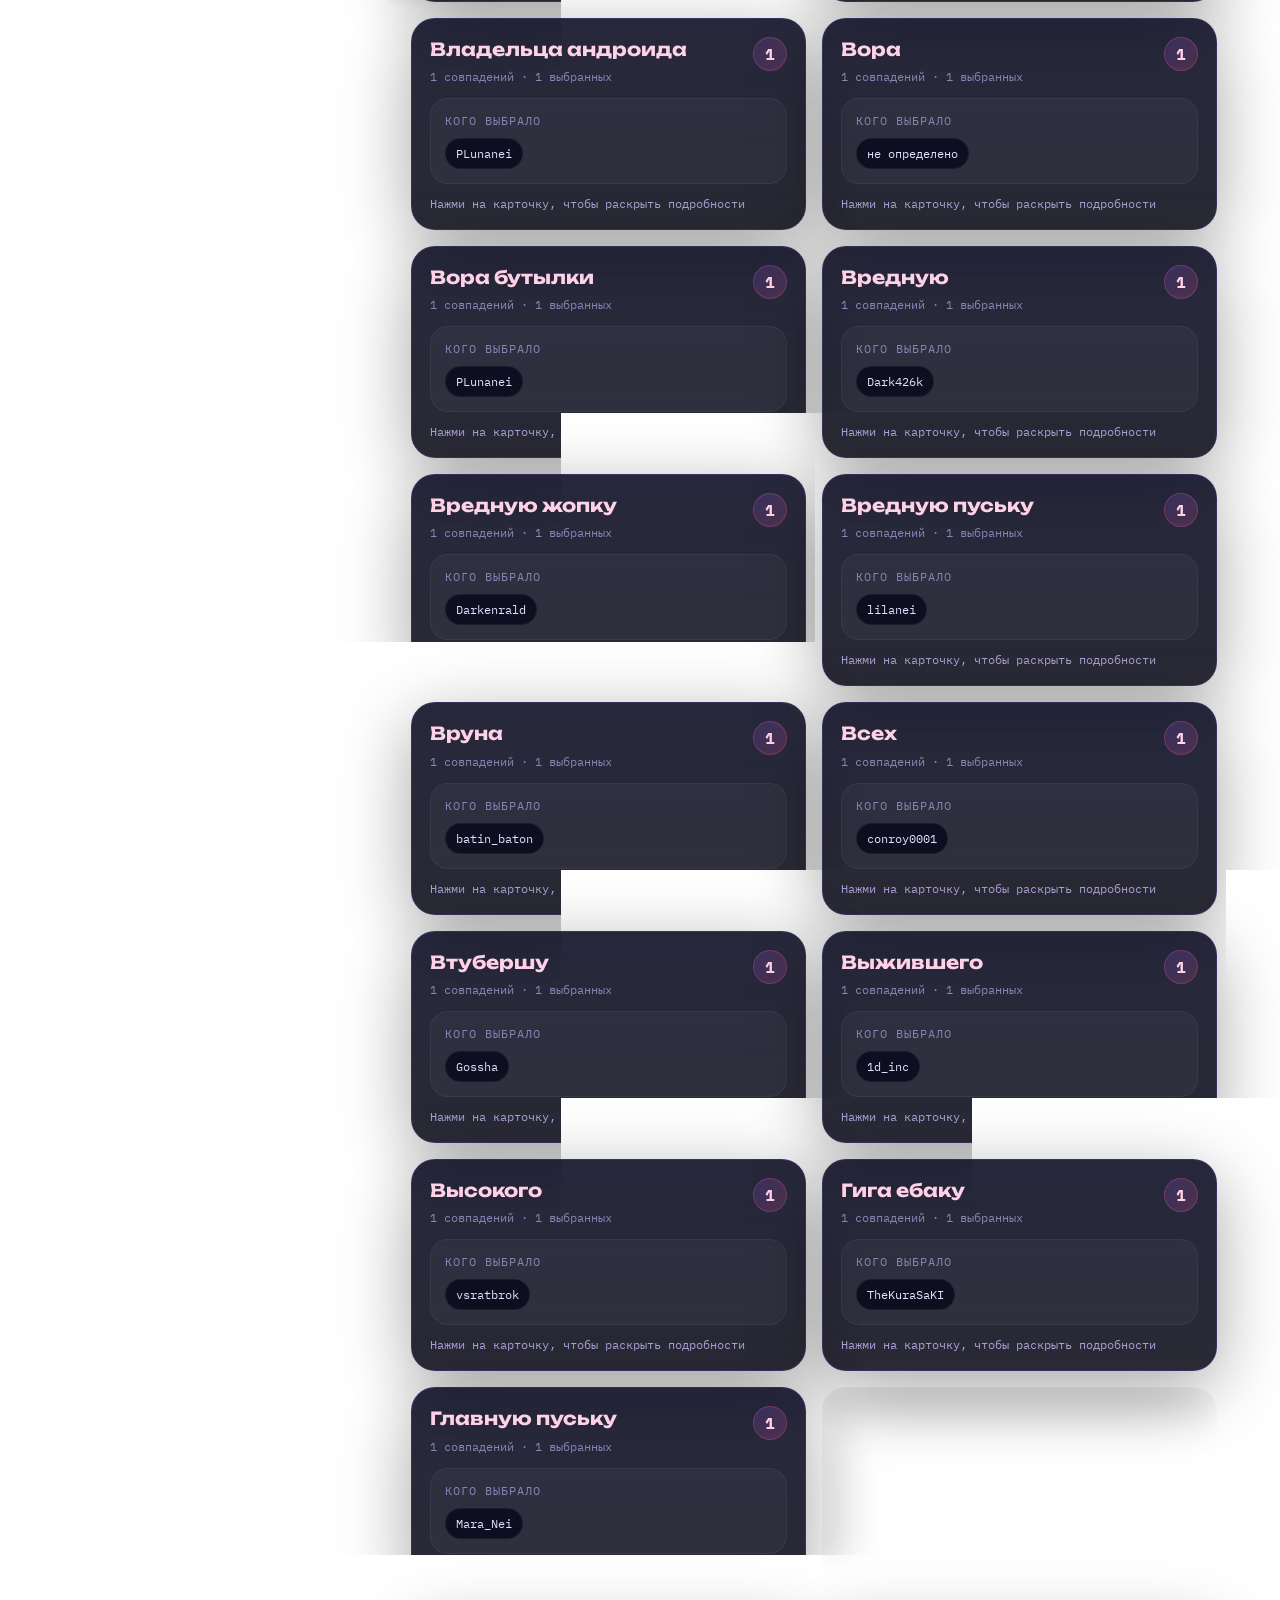
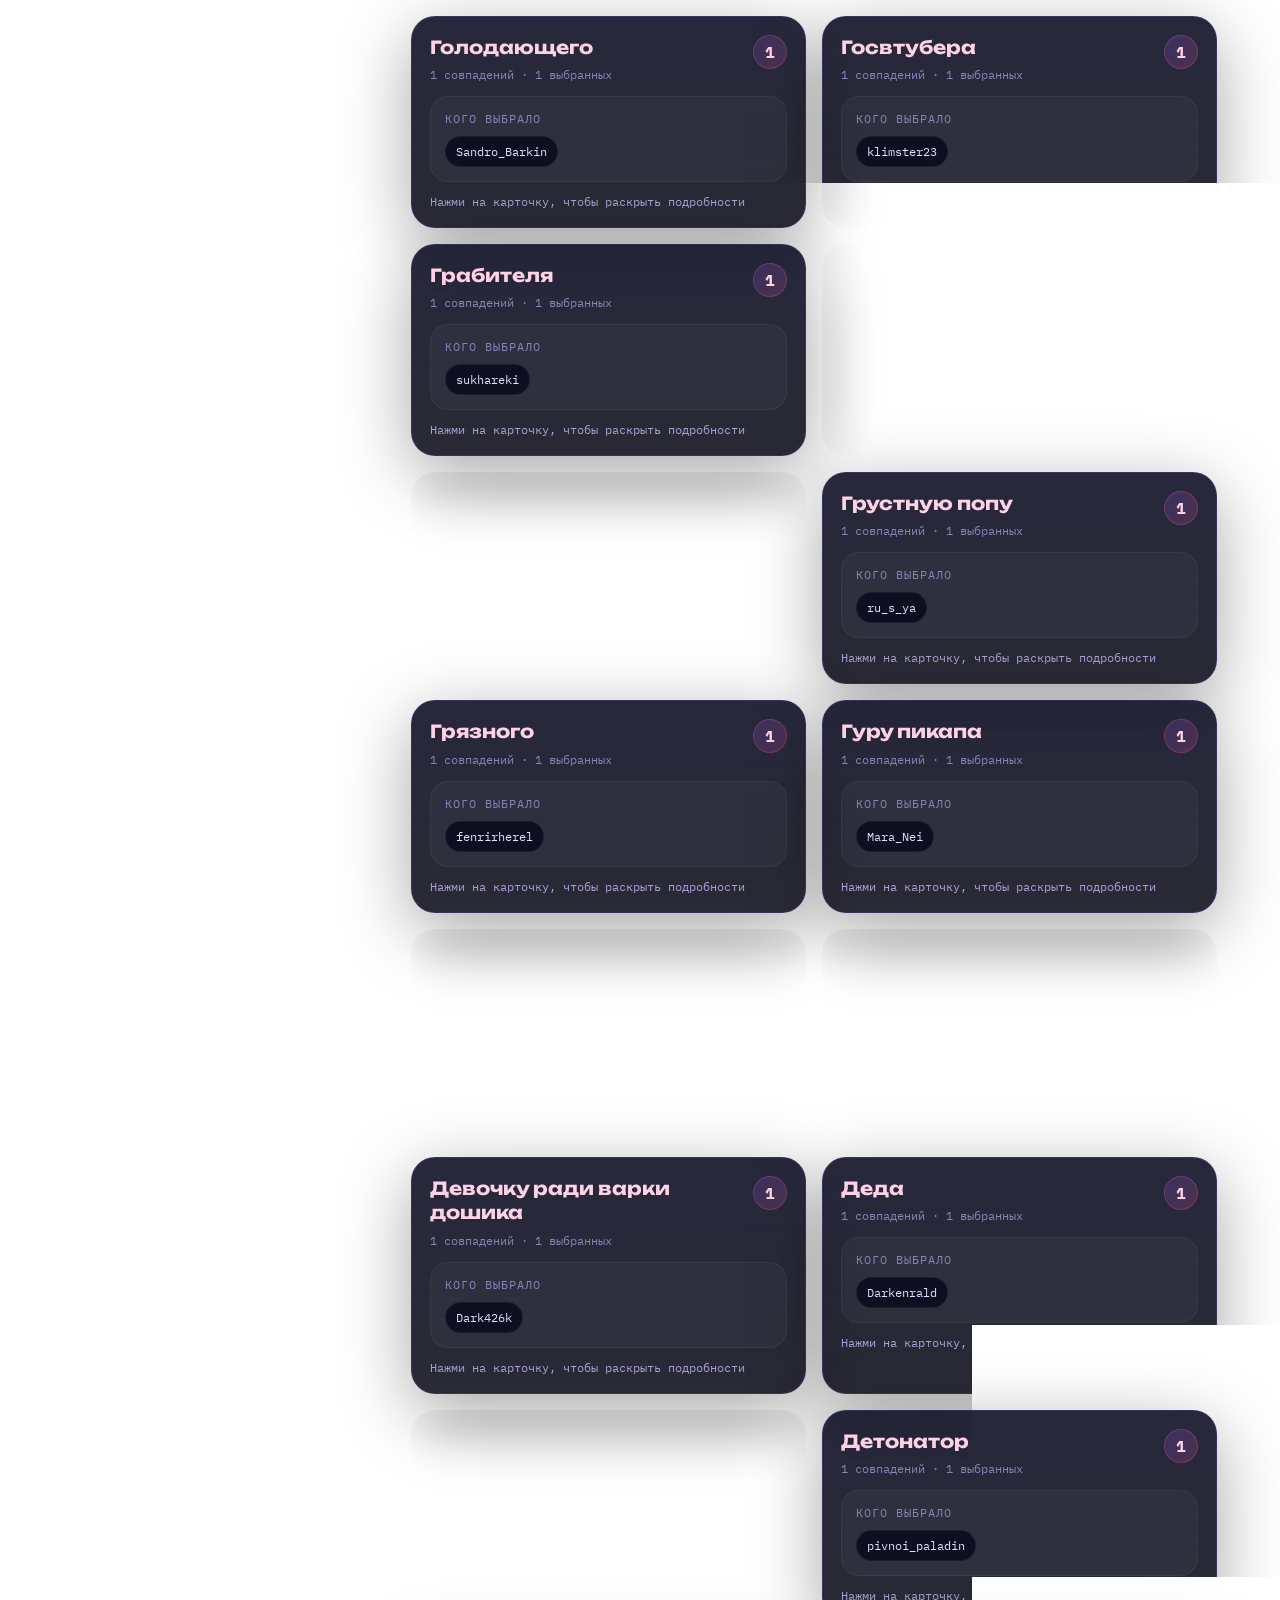
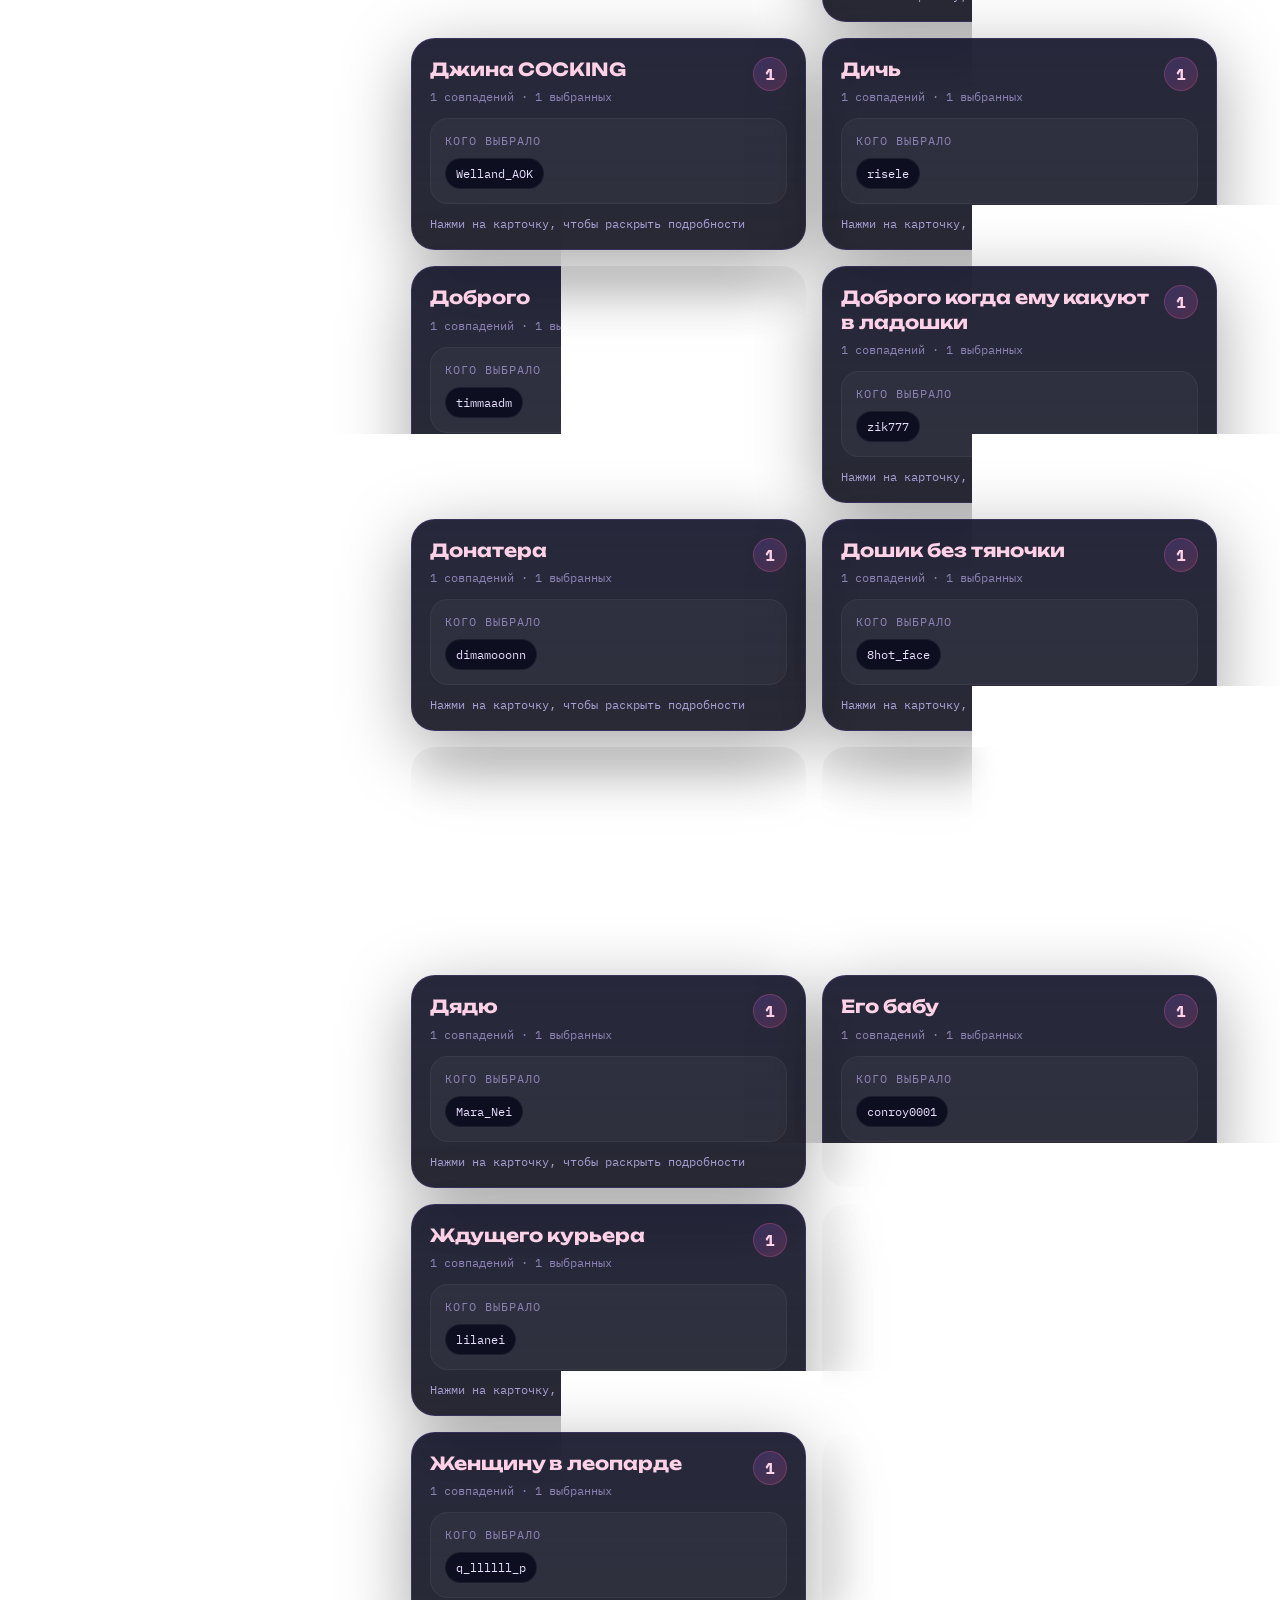
==== commit a8d170dd: "Add files via upload" ====
--- a/index.html
+++ b/index.html
@@ -21,11 +21,12 @@
     <header class="hero">
       <div class="hero-topline">
         <span class="eyebrow">Twitch chat stats</span>
-        <nav class="nav" aria-label="Навигация по сайту">
+        <nav class="nav site-nav" aria-label="Навигация по сайту">
           <a class="active" href="index.html">Все куси</a>
           <a href="popki.html">Попки</a>
           <a href="schedule.html">Расписание</a>
           <a href="romance.html">Романс</a>
+          <a href="gallery.html">Галерея</a>
           <a class="achievements-nav-link" href="achievements.html" title="Нужно войти через Twitch">Достижения</a>
         </nav>
       </div>
@@ -173,6 +174,6 @@
   </div>
   <audio id="catPurrSound" src="assets/purr.mp3" preload="auto"></audio>
 
-  <script src="script.js?v=1781177370"></script>
+  <script src="script.js?v=1781295503"></script>
 </body>
 </html>
--- a/style.css
+++ b/style.css
@@ -2552,3 +2552,404 @@
 .achievement-card.unlocked .achievement-state {
   color: rgba(255,255,255,.92);
 }
+
+
+/* ===== Gallery page ===== */
+.gallery-page .hero-card{
+  grid-template-columns:auto minmax(0,1fr) minmax(300px,380px);
+}
+
+.gallery-upload-panel,
+.gallery-list-panel{
+  margin-top:22px;
+  border-radius:28px;
+  padding:24px;
+}
+
+.gallery-upload-form{
+  display:grid;
+  grid-template-columns:minmax(260px,1fr) minmax(220px,340px) auto;
+  gap:14px;
+  align-items:end;
+}
+
+.gallery-file-drop{
+  min-height:116px;
+  border:1px dashed rgba(255,255,255,.22);
+  background:rgba(255,255,255,.045);
+  border-radius:22px;
+  padding:18px;
+  cursor:pointer;
+  display:grid;
+  gap:6px;
+  align-content:center;
+  transition:.18s ease;
+}
+
+.gallery-file-drop:hover{
+  border-color:rgba(255,92,168,.55);
+  background:rgba(255,92,168,.08);
+}
+
+.gallery-file-drop input{
+  display:none;
+}
+
+.gallery-file-icon{
+  width:38px;
+  height:38px;
+  display:grid;
+  place-items:center;
+  border-radius:14px;
+  background:linear-gradient(135deg,var(--pink),var(--violet));
+  font-size:24px;
+  box-shadow:0 12px 26px rgba(255,92,168,.2);
+}
+
+.gallery-file-drop b{
+  color:var(--text);
+  overflow:hidden;
+  text-overflow:ellipsis;
+  white-space:nowrap;
+}
+
+.gallery-file-drop small,
+.gallery-caption-label span,
+.gallery-status,
+.gallery-meta,
+.gallery-admin-status{
+  color:var(--muted);
+}
+
+.gallery-caption-label{
+  display:grid;
+  gap:8px;
+}
+
+.gallery-caption-label input{
+  width:100%;
+  border:1px solid rgba(255,255,255,.14);
+  background:rgba(5,6,14,.55);
+  color:var(--text);
+  border-radius:16px;
+  padding:14px 15px;
+  outline:none;
+  font:inherit;
+}
+
+.gallery-caption-label input:focus{
+  border-color:rgba(124,231,255,.5);
+  box-shadow:0 0 0 4px rgba(124,231,255,.08);
+}
+
+.gallery-status{
+  min-height:22px;
+  margin:14px 0 0;
+}
+
+.gallery-status.error{
+  color:#ff8aa8;
+}
+
+.gallery-grid{
+  display:grid;
+  grid-template-columns:repeat(auto-fill,minmax(220px,1fr));
+  gap:16px;
+  margin-top:18px;
+}
+
+.gallery-card{
+  overflow:hidden;
+  border:1px solid rgba(141,95,255,.18);
+  border-radius:24px;
+  background:linear-gradient(180deg,rgba(20,21,42,.92),rgba(11,12,25,.9));
+  box-shadow:var(--shadow-soft);
+}
+
+.gallery-card.not-approved{
+  outline:1px solid rgba(255,190,90,.45);
+}
+
+.gallery-image-wrap{
+  display:block;
+  width:100%;
+  height:210px;
+  border:0;
+  padding:0;
+  cursor:zoom-in;
+  background:rgba(255,255,255,.04);
+  overflow:hidden;
+}
+
+.gallery-image-wrap img{
+  width:100%;
+  height:100%;
+  object-fit:cover;
+  display:block;
+  transition:transform .2s ease;
+}
+
+.gallery-image-wrap:hover img{
+  transform:scale(1.04);
+}
+
+.gallery-card-body{
+  padding:15px;
+}
+
+.gallery-card-body h3{
+  margin:0 0 8px;
+  font-family:'Unbounded',sans-serif;
+  font-size:15px;
+  line-height:1.25;
+}
+
+.gallery-meta{
+  margin:0;
+  font-size:12px;
+}
+
+.gallery-admin-status{
+  margin-top:12px;
+  font-size:11px;
+}
+
+.gallery-admin-actions{
+  display:flex;
+  flex-wrap:wrap;
+  gap:8px;
+  margin-top:12px;
+}
+
+.btn.tiny{
+  min-height:auto;
+  padding:8px 10px;
+  border-radius:12px;
+  font-size:12px;
+}
+
+.btn.danger{
+  border:1px solid rgba(255,92,120,.36);
+  background:rgba(255,92,120,.12);
+  color:#ffd2dc;
+}
+
+.gallery-lightbox{
+  position:fixed;
+  inset:0;
+  z-index:50;
+  display:grid;
+  place-items:center;
+  padding:26px;
+  background:rgba(3,4,12,.82);
+  backdrop-filter:blur(10px);
+}
+
+.gallery-lightbox[hidden]{
+  display:none;
+}
+
+.gallery-lightbox img{
+  max-width:min(1100px,96vw);
+  max-height:88vh;
+  border-radius:22px;
+  box-shadow:0 24px 100px rgba(0,0,0,.55);
+}
+
+.gallery-lightbox-close{
+  position:fixed;
+  right:22px;
+  top:18px;
+  width:46px;
+  height:46px;
+  border-radius:50%;
+  border:1px solid rgba(255,255,255,.18);
+  background:rgba(20,21,42,.86);
+  color:var(--text);
+  font-size:30px;
+  cursor:pointer;
+}
+
+@media (max-width:900px){
+  .gallery-upload-form{
+    grid-template-columns:1fr;
+  }
+  .gallery-page .hero-card{
+    grid-template-columns:1fr;
+  }
+}
+
+
+/* ===== Deploy polish: shared nav and upload drawer ===== */
+.site-nav{
+  display:flex;
+  flex-wrap:wrap;
+  gap:8px;
+  align-items:center;
+  justify-content:center;
+}
+
+.site-nav a{
+  min-height:38px;
+  display:inline-flex;
+  align-items:center;
+  justify-content:center;
+  padding:9px 13px;
+  border-radius:999px;
+  border:1px solid rgba(255,255,255,.12);
+  background:rgba(255,255,255,.045);
+  color:var(--muted);
+  text-decoration:none;
+  font-weight:700;
+  letter-spacing:.01em;
+  transition:transform .16s ease, border-color .16s ease, background .16s ease, color .16s ease;
+}
+
+.site-nav a:hover{
+  transform:translateY(-1px);
+  border-color:rgba(124,231,255,.34);
+  background:rgba(124,231,255,.075);
+  color:var(--text);
+}
+
+.site-nav a.active{
+  color:white;
+  border-color:rgba(255,92,168,.42);
+  background:linear-gradient(135deg,rgba(255,92,168,.24),rgba(141,95,255,.18));
+  box-shadow:0 12px 26px rgba(255,92,168,.11);
+}
+
+.gallery-toolbar{
+  display:flex;
+  justify-content:flex-end;
+  align-items:center;
+  margin:18px 0 -4px;
+}
+
+.gallery-open-upload[hidden]{
+  display:none !important;
+}
+
+.gallery-upload-drawer{
+  position:fixed;
+  inset:0;
+  z-index:60;
+  display:block;
+}
+
+.gallery-upload-drawer[hidden]{
+  display:none;
+}
+
+.gallery-drawer-backdrop{
+  position:absolute;
+  inset:0;
+  background:rgba(3,4,12,.68);
+  backdrop-filter:blur(8px);
+  animation:galleryFadeIn .18s ease both;
+}
+
+.gallery-drawer-panel{
+  position:absolute;
+  top:0;
+  right:0;
+  width:min(460px,92vw);
+  height:100%;
+  overflow:auto;
+  padding:24px;
+  border-left:1px solid rgba(255,255,255,.14);
+  background:
+    radial-gradient(circle at 20% 0%,rgba(255,92,168,.18),transparent 38%),
+    linear-gradient(180deg,rgba(20,21,42,.98),rgba(8,9,20,.98));
+  box-shadow:-30px 0 90px rgba(0,0,0,.45);
+  animation:gallerySlideIn .2s ease both;
+}
+
+.gallery-drawer-head{
+  display:flex;
+  align-items:flex-start;
+  justify-content:space-between;
+  gap:18px;
+  margin-bottom:18px;
+}
+
+.gallery-drawer-head h2{
+  margin:.2rem 0 .4rem;
+  font-family:'Unbounded',sans-serif;
+}
+
+.gallery-drawer-close{
+  width:42px;
+  height:42px;
+  flex:0 0 auto;
+  display:grid;
+  place-items:center;
+  border-radius:50%;
+  border:1px solid rgba(255,255,255,.16);
+  background:rgba(255,255,255,.06);
+  color:var(--text);
+  font-size:28px;
+  line-height:1;
+  cursor:pointer;
+}
+
+.gallery-drawer-close:hover{
+  background:rgba(255,92,168,.16);
+  border-color:rgba(255,92,168,.36);
+}
+
+.drawer-form{
+  display:grid;
+  grid-template-columns:1fr;
+  gap:14px;
+  align-items:stretch;
+}
+
+.drawer-form .gallery-file-drop{
+  min-height:150px;
+}
+
+body.gallery-drawer-open{
+  overflow:hidden;
+}
+
+@keyframes gallerySlideIn{
+  from{ transform:translateX(24px); opacity:.5; }
+  to{ transform:translateX(0); opacity:1; }
+}
+
+@keyframes galleryFadeIn{
+  from{ opacity:0; }
+  to{ opacity:1; }
+}
+
+@media (max-width:720px){
+  .site-nav{
+    justify-content:flex-start;
+    overflow-x:auto;
+    flex-wrap:nowrap;
+    padding-bottom:4px;
+    scrollbar-width:none;
+  }
+
+  .site-nav::-webkit-scrollbar{
+    display:none;
+  }
+
+  .site-nav a{
+    white-space:nowrap;
+  }
+
+  .gallery-toolbar{
+    justify-content:stretch;
+  }
+
+  .gallery-open-upload{
+    width:100%;
+  }
+
+  .gallery-drawer-panel{
+    width:100vw;
+    padding:20px;
+  }
+}
